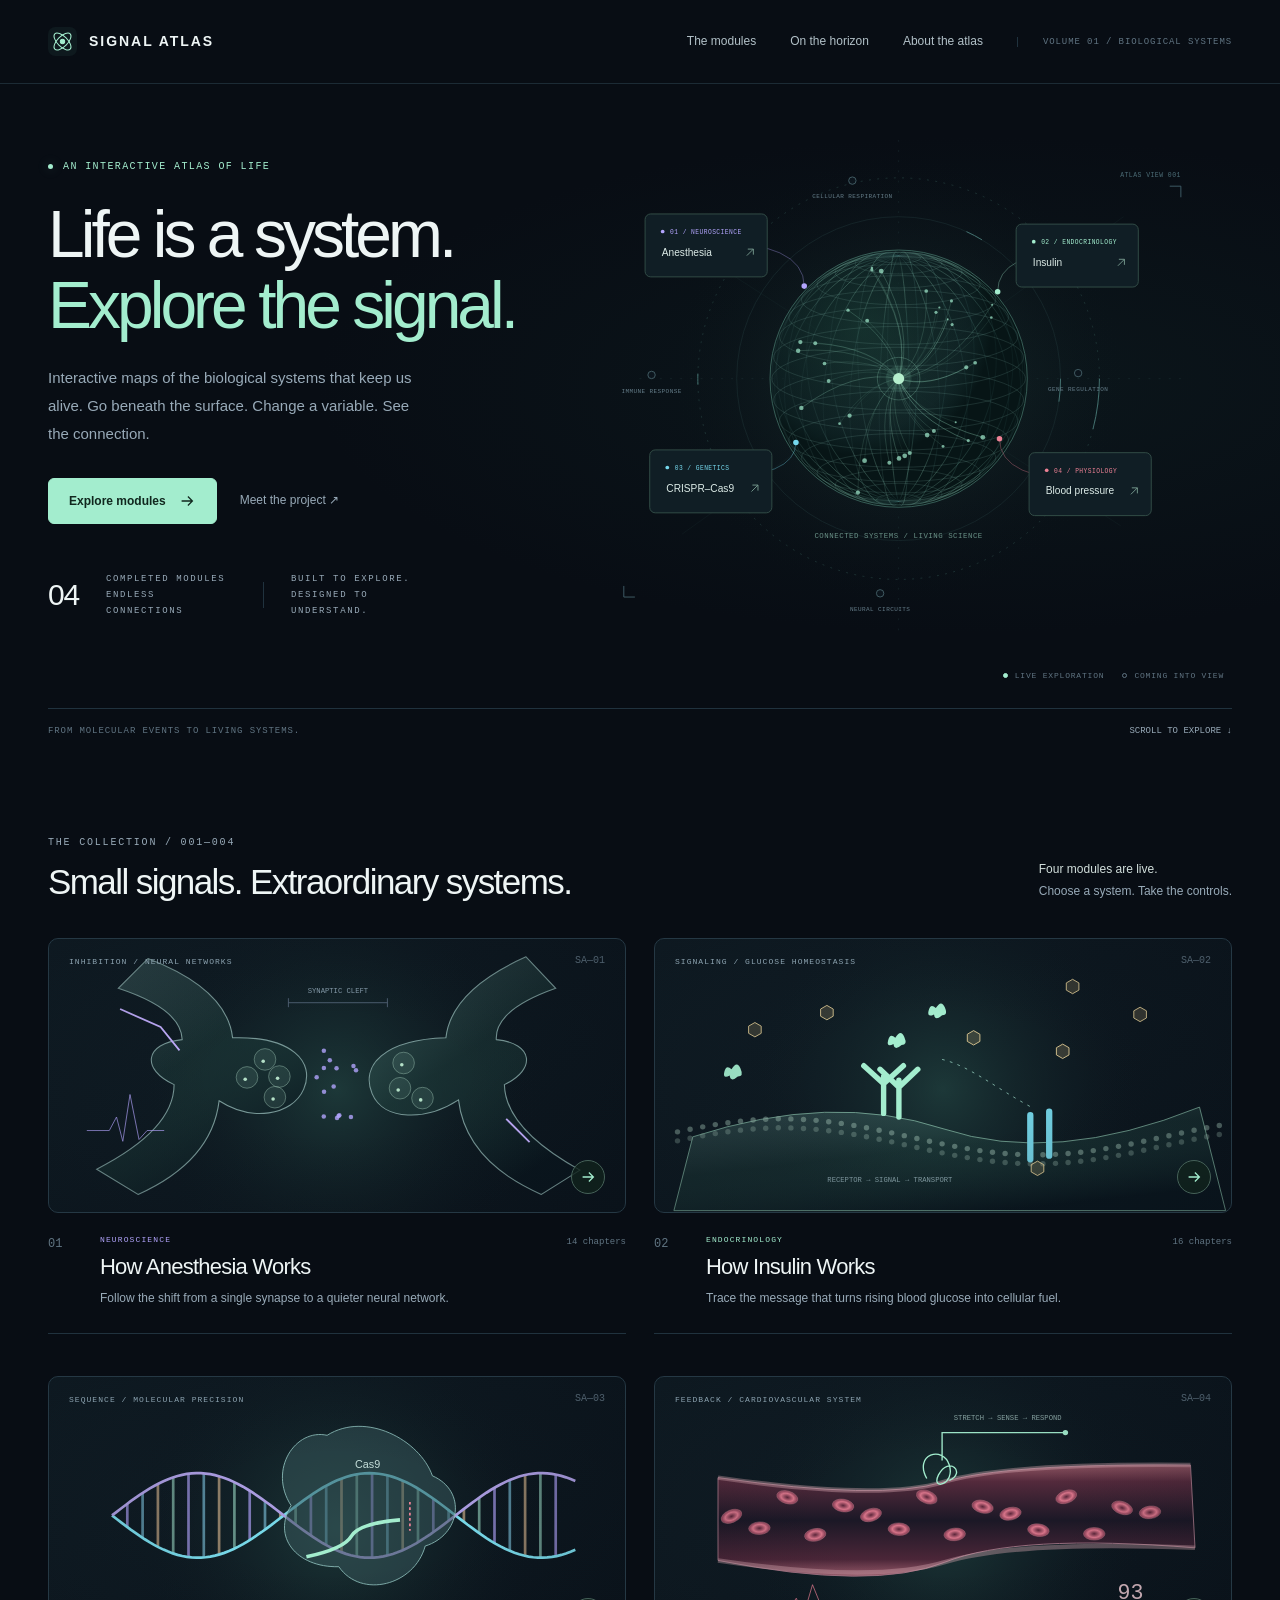
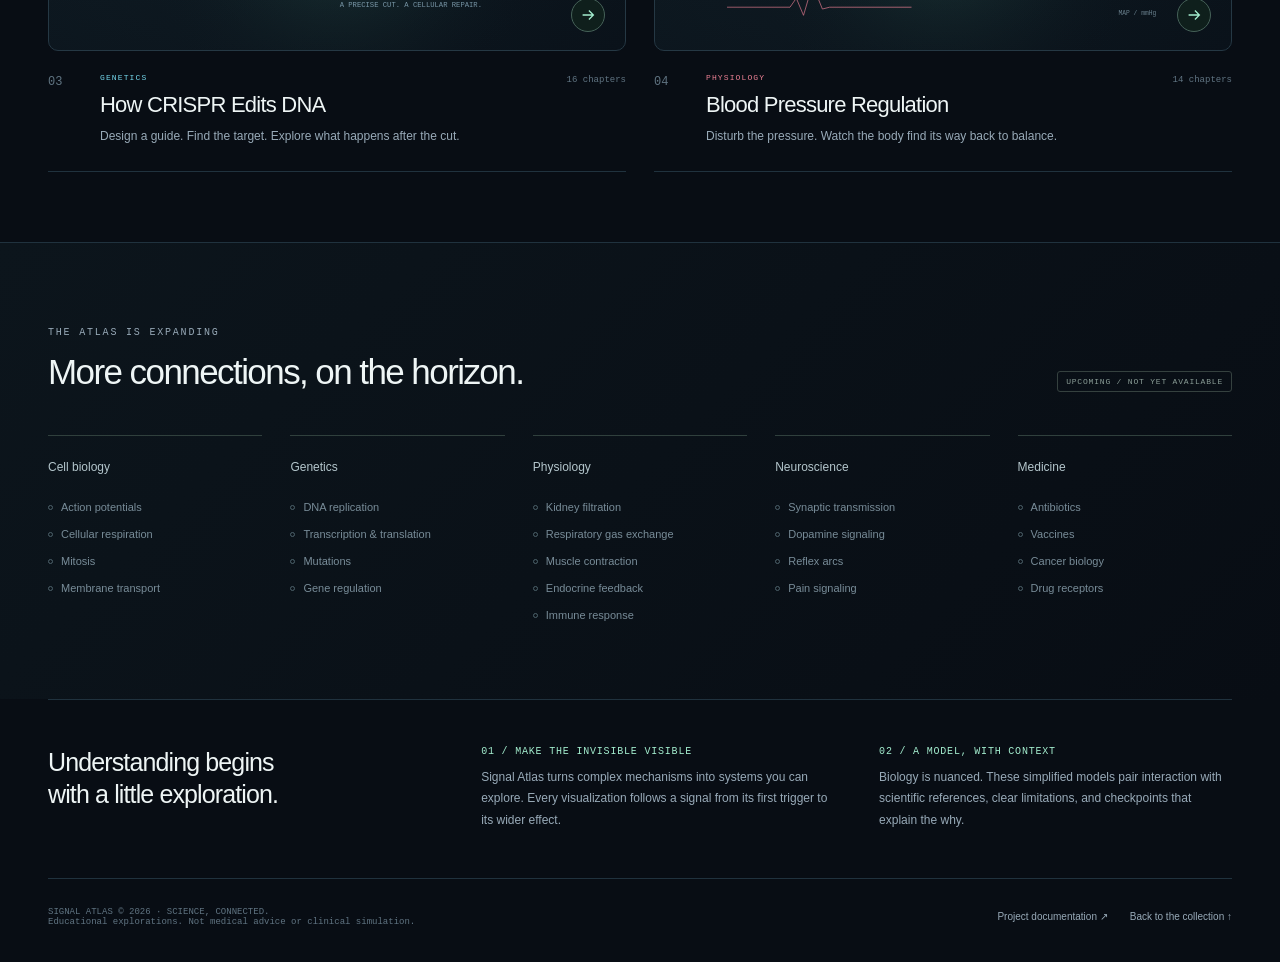
==== index.html @ 4fd5324d "Restore Signal Atlas" ====
<!doctype html>
<html lang="en"><head><meta charset="utf-8"><meta name="viewport" content="width=device-width, initial-scale=1"><meta name="theme-color" content="#080d14"><meta name="description" content="Signal Atlas is a living library of interactive biological mechanisms. Explore anesthesia, insulin, CRISPR and blood pressure through four immersive science modules."><title>Signal Atlas — Explore the systems that keep us alive</title><link rel="icon" href="assets/icons/atlas.svg" type="image/svg+xml"><link rel="stylesheet" href="assets/css/global.css"><script src="assets/js/site.js" defer></script></head>
<body><a class="skip-link" href="#main-content">Skip to content</a><header class="site-header"><div class="wrap"><a class="brand" href="index.html" aria-label="Signal Atlas home"><img class="brand-icon" src="assets/icons/atlas.svg" alt=""><span>SIGNAL ATLAS</span></a><nav class="site-nav" aria-label="Main navigation"><a href="#modules">The modules</a><a href="#horizon">On the horizon</a><a href="#about">About the atlas</a><span class="edition">VOLUME 01 / BIOLOGICAL SYSTEMS</span></nav></div></header>
<main id="main-content"><section class="home-hero"><div class="wrap hero-grid"><div class="hero-copy"><div class="hero-kicker"><span class="status-dot"></span>AN INTERACTIVE ATLAS OF LIFE</div><h1>Life is a system.<br><span>Explore the signal.</span></h1><p>Interactive maps of the biological systems that keep us alive. Go beneath the surface. Change a variable. See the connection.</p><div class="hero-actions"><a class="button button-primary" href="#modules">Explore modules <svg class="icon" viewBox="0 0 20 20" fill="none" stroke="currentColor" stroke-width="1.4" aria-hidden="true"><path d="M4 10h12m-5-5 5 5-5 5"/></svg></a><a class="quiet-link" href="#about">Meet the project ↗</a></div><div class="hero-meta"><span class="hero-count">04</span><span class="eyebrow">COMPLETED MODULES<br>ENDLESS CONNECTIONS</span><span class="meta-divider"></span><span class="eyebrow">BUILT TO EXPLORE.<br>DESIGNED TO UNDERSTAND.</span></div></div><div class="hero-map"><svg class="atlas-network" viewBox="0 0 700 610" role="img" aria-labelledby="map-title map-desc"><title id="map-title">The Signal Atlas network</title><desc id="map-desc">Four live explorations connect through a living network: anesthesia, insulin, CRISPR and blood pressure. Cellular respiration, immune response, gene regulation and neural circuits are upcoming.</desc><defs><radialGradient id="orb-halo"><stop stop-color="#87dbc0" stop-opacity=".12"/><stop offset="1" stop-color="#0e211e" stop-opacity="0"/></radialGradient><radialGradient id="orb-fill" cx="36%" cy="30%"><stop stop-color="#173c34" stop-opacity=".58"/><stop offset=".8" stop-color="#0d2525" stop-opacity=".45"/><stop offset="1" stop-color="#071516"/></radialGradient><linearGradient id="fiber"><stop stop-color="#7fc3bd" stop-opacity=".16"/><stop offset=".5" stop-color="#a3edce" stop-opacity=".8"/><stop offset="1" stop-color="#64bbb8" stop-opacity=".18"/></linearGradient><filter id="soft"><feGaussianBlur stdDeviation="2"/></filter></defs><circle cx="340" cy="286" r="245" fill="url(#orb-halo)"/><g fill="none" stroke="#243d3e" stroke-width=".8"><circle cx="340" cy="286" r="217" stroke-dasharray="2 7"/><circle cx="340" cy="286" r="175" opacity=".55"/><path d="M60 286H650M340 28V567" stroke-dasharray="2 9" opacity=".5"/><path d="M100 135 580 445M106 454 583 111" opacity=".25"/></g><g class="orbit" fill="none" stroke="#477775" stroke-width="1"><circle cx="340" cy="286" r="217" stroke-dasharray="55 620 12 677"/><circle cx="340" cy="286" r="175" stroke-dasharray="25 875 19 300"/></g><circle cx="340" cy="286" r="139" fill="url(#orb-fill)" stroke="#47766c" stroke-width=".8"/><polyline points="340.0,153.3 344.8,152.8 349.7,152.5 354.5,152.4 359.3,152.6 364.1,152.9 368.8,153.5 373.5,154.2 378.1,155.2 382.7,156.4 387.2,157.7 391.6,159.3 396.0,161.0 400.3,163.0 404.5,165.1 408.5,167.4 412.5,169.9 416.4,172.6 420.1,175.5 423.7,178.5 427.2,181.7 430.6,185.1 433.8,188.6 436.9,192.2 439.8,196.0 442.6,200.0 445.2,204.1 447.6,208.3 449.9,212.6 452.0,217.0 454.0,221.6 455.7,226.2 457.3,231.0 458.7,235.8 460.0,240.7 461.0,245.6 461.8,250.7 462.5,255.8 463.0,260.9 463.3,266.1 463.4,271.3 463.3,276.5 463.0,281.7 462.5,287.0 461.8,292.2 461.0,297.4 460.0,302.7 458.7,307.8 457.3,313.0 455.7,318.1 454.0,323.2 452.0,328.2 449.9,333.1 447.6,338.0 445.2,342.8 442.6,347.5 439.8,352.1 436.9,356.6 433.8,361.0 430.6,365.3 427.2,369.4 423.7,373.5 420.1,377.4 416.4,381.1 412.5,384.7 408.5,388.2 404.5,391.5 400.3,394.6 396.0,397.6 391.6,400.4 387.2,403.0 382.7,405.4 378.1,407.7 373.5,409.8 368.8,411.6 364.1,413.3 359.3,414.8 354.5,416.1 349.7,417.2 344.8,418.1 340.0,418.7" fill="none" stroke="url(#fiber)" stroke-width=".55" opacity=".6"/><polyline points="340.0,153.3 345.3,153.1 350.5,153.1 355.8,153.4 361.0,153.8 366.1,154.4 371.3,155.3 376.4,156.3 381.4,157.6 386.4,159.0 391.3,160.7 396.1,162.5 400.9,164.5 405.5,166.8 410.0,169.2 414.5,171.7 418.8,174.5 423.0,177.4 427.1,180.5 431.0,183.8 434.8,187.2 438.4,190.7 441.9,194.5 445.3,198.3 448.4,202.3 451.4,206.4 454.3,210.7 456.9,215.0 459.4,219.5 461.7,224.1 463.8,228.7 465.8,233.5 467.5,238.3 469.0,243.2 470.3,248.2 471.5,253.2 472.4,258.3 473.1,263.4 473.6,268.6 473.9,273.8 474.0,279.0 473.9,284.2 473.6,289.4 473.1,294.6 472.4,299.8 471.5,305.0 470.3,310.2 469.0,315.3 467.5,320.4 465.8,325.4 463.8,330.3 461.7,335.2 459.4,340.0 456.9,344.7 454.3,349.4 451.4,353.9 448.4,358.4 445.3,362.7 441.9,366.9 438.4,371.0 434.8,374.9 431.0,378.7 427.1,382.4 423.0,385.9 418.8,389.3 414.5,392.5 410.0,395.5 405.5,398.4 400.9,401.1 396.1,403.6 391.3,406.0 386.4,408.1 381.4,410.1 376.4,411.9 371.3,413.4 366.1,414.8 361.0,416.0 355.8,417.0 350.5,417.8 345.3,418.4 340.0,418.7" fill="none" stroke="url(#fiber)" stroke-width=".55" opacity=".6"/><polyline points="340.0,153.3 345.4,153.4 350.7,153.8 356.1,154.3 361.4,155.1 366.7,156.0 372.0,157.2 377.2,158.5 382.3,160.1 387.4,161.9 392.4,163.8 397.3,165.9 402.2,168.2 406.9,170.7 411.5,173.4 416.1,176.3 420.5,179.3 424.8,182.5 428.9,185.8 432.9,189.3 436.8,192.9 440.5,196.7 444.1,200.7 447.5,204.7 450.8,208.9 453.8,213.2 456.7,217.6 459.5,222.1 462.0,226.7 464.3,231.5 466.5,236.2 468.5,241.1 470.2,246.1 471.8,251.1 473.1,256.1 474.3,261.2 475.2,266.4 476.0,271.5 476.5,276.7 476.8,281.9 476.9,287.1 476.8,292.3 476.5,297.5 476.0,302.7 475.2,307.9 474.3,313.0 473.1,318.1 471.8,323.1 470.2,328.1 468.5,333.0 466.5,337.8 464.3,342.6 462.0,347.3 459.5,351.8 456.7,356.3 453.8,360.7 450.8,364.9 447.5,369.1 444.1,373.1 440.5,376.9 436.8,380.7 432.9,384.2 428.9,387.7 424.8,390.9 420.5,394.1 416.1,397.0 411.5,399.8 406.9,402.4 402.2,404.8 397.3,407.0 392.4,409.1 387.4,410.9 382.3,412.6 377.2,414.1 372.0,415.3 366.7,416.4 361.4,417.3 356.1,418.0 350.7,418.4 345.4,418.7 340.0,418.7" fill="none" stroke="url(#fiber)" stroke-width=".55" opacity=".6"/><polyline points="340.0,153.3 345.2,153.7 350.3,154.4 355.5,155.3 360.6,156.3 365.7,157.6 370.8,159.1 375.8,160.7 380.7,162.6 385.6,164.6 390.5,166.9 395.2,169.3 399.9,171.9 404.4,174.7 408.9,177.6 413.3,180.7 417.5,184.0 421.6,187.5 425.6,191.0 429.5,194.8 433.2,198.6 436.8,202.7 440.3,206.8 443.5,211.0 446.7,215.4 449.6,219.9 452.4,224.5 455.0,229.2 457.5,233.9 459.7,238.8 461.8,243.7 463.7,248.7 465.4,253.7 466.9,258.8 468.2,264.0 469.3,269.1 470.2,274.3 470.9,279.5 471.4,284.8 471.8,290.0 471.9,295.2 471.8,300.4 471.4,305.6 470.9,310.7 470.2,315.9 469.3,320.9 468.2,325.9 466.9,330.9 465.4,335.8 463.7,340.6 461.8,345.3 459.7,349.9 457.5,354.5 455.0,358.9 452.4,363.2 449.6,367.4 446.7,371.5 443.5,375.4 440.3,379.2 436.8,382.9 433.2,386.4 429.5,389.7 425.6,392.9 421.6,395.9 417.5,398.8 413.3,401.5 408.9,404.0 404.4,406.3 399.9,408.5 395.2,410.4 390.5,412.2 385.6,413.7 380.7,415.1 375.8,416.3 370.8,417.2 365.7,418.0 360.6,418.5 355.5,418.9 350.3,419.1 345.2,419.0 340.0,418.7" fill="none" stroke="url(#fiber)" stroke-width=".55" opacity=".6"/><polyline points="340.0,153.3 344.7,154.0 349.3,155.0 354.0,156.1 358.6,157.5 363.2,159.1 367.8,160.8 372.3,162.8 376.8,164.9 381.2,167.3 385.6,169.8 389.9,172.5 394.1,175.3 398.2,178.4 402.2,181.6 406.2,184.9 410.0,188.5 413.7,192.1 417.4,195.9 420.9,199.9 424.2,204.0 427.5,208.2 430.6,212.5 433.5,217.0 436.4,221.5 439.0,226.2 441.6,230.9 443.9,235.7 446.1,240.7 448.2,245.6 450.1,250.7 451.8,255.8 453.3,260.9 454.6,266.1 455.8,271.3 456.8,276.5 457.7,281.8 458.3,287.0 458.8,292.3 459.0,297.5 459.1,302.7 459.0,307.9 458.8,313.1 458.3,318.2 457.7,323.3 456.8,328.3 455.8,333.3 454.6,338.1 453.3,342.9 451.8,347.7 450.1,352.3 448.2,356.8 446.1,361.2 443.9,365.5 441.6,369.6 439.0,373.7 436.4,377.6 433.5,381.3 430.6,384.9 427.5,388.4 424.2,391.7 420.9,394.8 417.4,397.8 413.7,400.6 410.0,403.2 406.2,405.7 402.2,407.9 398.2,410.0 394.1,411.9 389.9,413.6 385.6,415.0 381.2,416.3 376.8,417.4 372.3,418.3 367.8,419.0 363.2,419.5 358.6,419.7 354.0,419.8 349.3,419.6 344.7,419.3 340.0,418.7" fill="none" stroke="url(#fiber)" stroke-width=".55" opacity=".6"/><polyline points="340.0,153.3 343.9,154.3 347.8,155.5 351.7,156.9 355.6,158.5 359.4,160.4 363.2,162.4 367.0,164.6 370.7,167.0 374.4,169.5 378.1,172.3 381.6,175.2 385.2,178.3 388.6,181.6 392.0,185.0 395.3,188.6 398.5,192.3 401.6,196.2 404.6,200.2 407.5,204.3 410.3,208.6 413.0,213.0 415.6,217.5 418.1,222.1 420.5,226.8 422.7,231.6 424.8,236.5 426.8,241.5 428.6,246.5 430.3,251.6 431.9,256.7 433.3,261.9 434.6,267.1 435.7,272.4 436.7,277.7 437.6,283.0 438.2,288.3 438.8,293.5 439.2,298.8 439.4,304.1 439.5,309.3 439.4,314.5 439.2,319.7 438.8,324.7 438.2,329.8 437.6,334.8 436.7,339.7 435.7,344.5 434.6,349.2 433.3,353.8 431.9,358.3 430.3,362.7 428.6,367.0 426.8,371.2 424.8,375.2 422.7,379.1 420.5,382.9 418.1,386.5 415.6,389.9 413.0,393.2 410.3,396.3 407.5,399.3 404.6,402.1 401.6,404.7 398.5,407.1 395.3,409.3 392.0,411.4 388.6,413.2 385.2,414.9 381.6,416.3 378.1,417.6 374.4,418.6 370.7,419.4 367.0,420.1 363.2,420.5 359.4,420.7 355.6,420.8 351.7,420.6 347.8,420.2 343.9,419.6 340.0,418.7" fill="none" stroke="url(#fiber)" stroke-width=".55" opacity=".6"/><polyline points="340.0,153.3 342.9,154.5 345.8,155.9 348.7,157.5 351.6,159.4 354.4,161.4 357.3,163.6 360.1,166.0 362.9,168.6 365.6,171.3 368.3,174.3 371.0,177.4 373.6,180.7 376.2,184.1 378.7,187.7 381.1,191.5 383.5,195.4 385.8,199.4 388.1,203.6 390.2,207.9 392.3,212.3 394.4,216.8 396.3,221.5 398.1,226.2 399.9,231.1 401.5,236.0 403.1,241.0 404.6,246.0 406.0,251.1 407.2,256.3 408.4,261.6 409.4,266.8 410.4,272.1 411.2,277.4 412.0,282.7 412.6,288.1 413.1,293.4 413.5,298.7 413.8,304.0 414.0,309.3 414.0,314.5 414.0,319.7 413.8,324.8 413.5,329.9 413.1,334.9 412.6,339.9 412.0,344.7 411.2,349.5 410.4,354.1 409.4,358.7 408.4,363.1 407.2,367.5 406.0,371.7 404.6,375.7 403.1,379.7 401.5,383.5 399.9,387.1 398.1,390.6 396.3,393.9 394.4,397.0 392.3,400.0 390.2,402.8 388.1,405.5 385.8,407.9 383.5,410.2 381.1,412.2 378.7,414.1 376.2,415.8 373.6,417.2 371.0,418.5 368.3,419.6 365.6,420.4 362.9,421.1 360.1,421.5 357.3,421.7 354.4,421.8 351.6,421.6 348.7,421.2 345.8,420.6 342.9,419.8 340.0,418.7" fill="none" stroke="url(#fiber)" stroke-width=".55" opacity=".6"/><polyline points="340.0,153.3 341.7,154.6 343.5,156.2 345.2,157.9 346.9,159.9 348.6,162.1 350.3,164.4 352.0,166.9 353.7,169.7 355.3,172.6 356.9,175.6 358.5,178.9 360.1,182.3 361.6,185.9 363.1,189.6 364.6,193.4 366.0,197.5 367.4,201.6 368.8,205.9 370.1,210.3 371.3,214.8 372.5,219.4 373.7,224.2 374.8,229.0 375.8,233.9 376.8,238.9 377.8,244.0 378.6,249.1 379.5,254.3 380.2,259.6 380.9,264.8 381.5,270.1 382.1,275.5 382.6,280.8 383.1,286.2 383.4,291.6 383.7,296.9 384.0,302.3 384.1,307.6 384.3,312.8 384.3,318.1 384.3,323.3 384.1,328.4 384.0,333.5 383.7,338.4 383.4,343.4 383.1,348.2 382.6,352.9 382.1,357.5 381.5,362.0 380.9,366.4 380.2,370.7 379.5,374.8 378.6,378.8 377.8,382.7 376.8,386.4 375.8,390.0 374.8,393.4 373.7,396.6 372.5,399.7 371.3,402.5 370.1,405.2 368.8,407.8 367.4,410.1 366.0,412.2 364.6,414.2 363.1,415.9 361.6,417.5 360.1,418.8 358.5,420.0 356.9,420.9 355.3,421.6 353.7,422.2 352.0,422.5 350.3,422.6 348.6,422.4 346.9,422.1 345.2,421.6 343.5,420.8 341.7,419.9 340.0,418.7" fill="none" stroke="url(#fiber)" stroke-width=".55" opacity=".6"/><polyline points="340.0,153.3 340.5,154.7 340.9,156.3 341.4,158.1 341.9,160.2 342.3,162.4 342.8,164.8 343.3,167.4 343.7,170.2 344.1,173.2 344.6,176.3 345.0,179.6 345.4,183.1 345.9,186.7 346.3,190.5 346.7,194.4 347.0,198.5 347.4,202.7 347.8,207.0 348.1,211.4 348.5,216.0 348.8,220.7 349.1,225.5 349.4,230.3 349.7,235.3 350.0,240.3 350.2,245.4 350.4,250.6 350.7,255.8 350.9,261.1 351.1,266.4 351.2,271.7 351.4,277.1 351.5,282.5 351.6,287.8 351.7,293.2 351.8,298.6 351.9,303.9 351.9,309.2 352.0,314.5 352.0,319.8 352.0,325.0 351.9,330.1 351.9,335.1 351.8,340.1 351.7,345.0 351.6,349.8 351.5,354.5 351.4,359.1 351.2,363.6 351.1,368.0 350.9,372.2 350.7,376.3 350.4,380.3 350.2,384.1 350.0,387.8 349.7,391.3 349.4,394.7 349.1,397.9 348.8,400.9 348.5,403.7 348.1,406.4 347.8,408.9 347.4,411.1 347.0,413.2 346.7,415.1 346.3,416.8 345.9,418.3 345.4,419.6 345.0,420.7 344.6,421.6 344.1,422.2 343.7,422.7 343.3,422.9 342.8,423.0 342.3,422.8 341.9,422.4 341.4,421.8 340.9,421.0 340.5,420.0 340.0,418.7" fill="none" stroke="url(#fiber)" stroke-width=".55" opacity=".6"/><polyline points="340.0,153.3 339.2,154.7 338.3,156.3 337.5,158.1 336.7,160.1 335.9,162.3 335.1,164.7 334.3,167.3 333.5,170.1 332.7,173.1 332.0,176.2 331.2,179.5 330.5,182.9 329.7,186.5 329.0,190.3 328.3,194.2 327.6,198.3 327.0,202.5 326.3,206.8 325.7,211.3 325.1,215.8 324.6,220.5 324.0,225.3 323.5,230.1 323.0,235.1 322.5,240.1 322.1,245.2 321.6,250.4 321.3,255.6 320.9,260.8 320.6,266.1 320.3,271.5 320.0,276.8 319.8,282.2 319.5,287.6 319.4,293.0 319.2,298.3 319.1,303.7 319.0,309.0 319.0,314.3 319.0,319.5 319.0,324.7 319.0,329.8 319.1,334.9 319.2,339.8 319.4,344.7 319.5,349.6 319.8,354.3 320.0,358.9 320.3,363.4 320.6,367.7 320.9,372.0 321.3,376.1 321.6,380.1 322.1,383.9 322.5,387.6 323.0,391.1 323.5,394.5 324.0,397.7 324.6,400.7 325.1,403.5 325.7,406.2 326.3,408.7 327.0,411.0 327.6,413.1 328.3,415.0 329.0,416.7 329.7,418.2 330.5,419.5 331.2,420.6 332.0,421.5 332.7,422.1 333.5,422.6 334.3,422.8 335.1,422.9 335.9,422.7 336.7,422.3 337.5,421.8 338.3,421.0 339.2,420.0 340.0,418.7" fill="none" stroke="url(#fiber)" stroke-width=".55" opacity=".6"/><polyline points="340.0,153.3 337.9,154.6 335.9,156.1 333.8,157.9 331.7,159.8 329.7,161.9 327.7,164.2 325.7,166.7 323.7,169.4 321.7,172.3 319.8,175.3 317.9,178.5 316.0,181.9 314.2,185.5 312.4,189.2 310.7,193.0 309.0,197.0 307.3,201.1 305.7,205.4 304.1,209.8 302.6,214.3 301.2,218.9 299.8,223.6 298.5,228.4 297.3,233.3 296.1,238.3 295.0,243.3 293.9,248.4 292.9,253.6 292.0,258.8 291.2,264.1 290.4,269.4 289.8,274.7 289.2,280.1 288.6,285.4 288.2,290.8 287.8,296.1 287.5,301.5 287.3,306.8 287.2,312.0 287.2,317.3 287.2,322.5 287.3,327.6 287.5,332.7 287.8,337.7 288.2,342.6 288.6,347.4 289.2,352.1 289.8,356.8 290.4,361.3 291.2,365.7 292.0,370.0 292.9,374.1 293.9,378.1 295.0,382.0 296.1,385.8 297.3,389.3 298.5,392.7 299.8,396.0 301.2,399.1 302.6,402.0 304.1,404.7 305.7,407.2 307.3,409.6 309.0,411.8 310.7,413.7 312.4,415.5 314.2,417.1 316.0,418.5 317.9,419.6 319.8,420.6 321.7,421.4 323.7,421.9 325.7,422.2 327.7,422.4 329.7,422.3 331.7,422.0 333.8,421.5 335.9,420.8 337.9,419.9 340.0,418.7" fill="none" stroke="url(#fiber)" stroke-width=".55" opacity=".6"/><polyline points="340.0,153.3 336.8,154.4 333.6,155.8 330.4,157.4 327.2,159.2 324.1,161.1 321.0,163.3 317.9,165.6 314.8,168.2 311.8,170.9 308.8,173.8 305.9,176.9 303.0,180.1 300.2,183.5 297.4,187.1 294.7,190.8 292.1,194.6 289.5,198.6 287.0,202.8 284.7,207.0 282.3,211.4 280.1,215.9 278.0,220.5 276.0,225.2 274.0,230.0 272.2,234.9 270.5,239.9 268.9,244.9 267.3,250.0 266.0,255.2 264.7,260.4 263.5,265.6 262.5,270.9 261.5,276.2 260.7,281.5 260.0,286.8 259.5,292.1 259.0,297.4 258.7,302.7 258.5,308.0 258.5,313.2 258.5,318.4 258.7,323.6 259.0,328.7 259.5,333.7 260.0,338.6 260.7,343.5 261.5,348.2 262.5,352.9 263.5,357.5 264.7,362.0 266.0,366.3 267.3,370.5 268.9,374.6 270.5,378.6 272.2,382.4 274.0,386.1 276.0,389.6 278.0,392.9 280.1,396.1 282.3,399.1 284.7,402.0 287.0,404.6 289.5,407.1 292.1,409.4 294.7,411.5 297.4,413.4 300.2,415.1 303.0,416.6 305.9,418.0 308.8,419.1 311.8,420.0 314.8,420.7 317.9,421.2 321.0,421.4 324.1,421.5 327.2,421.4 330.4,421.0 333.6,420.5 336.8,419.7 340.0,418.7" fill="none" stroke="url(#fiber)" stroke-width=".55" opacity=".6"/><polyline points="340.0,153.3 335.9,154.2 331.7,155.4 327.6,156.7 323.5,158.3 319.4,160.0 315.4,162.0 311.4,164.1 307.4,166.4 303.5,168.9 299.6,171.6 295.8,174.5 292.1,177.5 288.4,180.7 284.9,184.1 281.4,187.6 278.0,191.3 274.7,195.1 271.5,199.1 268.4,203.2 265.4,207.4 262.5,211.8 259.8,216.2 257.1,220.8 254.6,225.5 252.3,230.2 250.0,235.1 247.9,240.0 246.0,245.0 244.2,250.1 242.5,255.2 241.0,260.3 239.6,265.5 238.4,270.8 237.4,276.0 236.5,281.3 235.8,286.6 235.2,291.9 234.8,297.1 234.6,302.4 234.5,307.6 234.6,312.8 234.8,318.0 235.2,323.1 235.8,328.1 236.5,333.1 237.4,338.0 238.4,342.8 239.6,347.6 241.0,352.2 242.5,356.8 244.2,361.2 246.0,365.5 247.9,369.7 250.0,373.8 252.3,377.7 254.6,381.5 257.1,385.2 259.8,388.6 262.5,392.0 265.4,395.1 268.4,398.1 271.5,401.0 274.7,403.6 278.0,406.1 281.4,408.4 284.9,410.5 288.4,412.4 292.1,414.1 295.8,415.6 299.6,416.9 303.5,418.0 307.4,418.9 311.4,419.6 315.4,420.1 319.4,420.4 323.5,420.5 327.6,420.4 331.7,420.0 335.9,419.5 340.0,418.7" fill="none" stroke="url(#fiber)" stroke-width=".55" opacity=".6"/><polyline points="340.0,153.3 335.2,153.9 330.3,154.8 325.5,155.9 320.7,157.2 315.9,158.7 311.2,160.4 306.5,162.2 301.9,164.3 297.3,166.6 292.8,169.0 288.4,171.6 284.0,174.4 279.7,177.4 275.5,180.5 271.5,183.8 267.5,187.3 263.6,190.9 259.9,194.6 256.3,198.5 252.8,202.6 249.4,206.7 246.2,211.0 243.1,215.4 240.2,219.9 237.4,224.5 234.8,229.2 232.4,234.0 230.1,238.9 228.0,243.8 226.0,248.8 224.3,253.9 222.7,259.0 221.3,264.2 220.0,269.3 219.0,274.6 218.2,279.8 217.5,285.0 217.0,290.3 216.7,295.5 216.6,300.7 216.7,305.9 217.0,311.1 217.5,316.2 218.2,321.3 219.0,326.4 220.0,331.3 221.3,336.2 222.7,341.0 224.3,345.8 226.0,350.4 228.0,355.0 230.1,359.4 232.4,363.7 234.8,367.9 237.4,372.0 240.2,376.0 243.1,379.8 246.2,383.4 249.4,386.9 252.8,390.3 256.3,393.5 259.9,396.5 263.6,399.4 267.5,402.1 271.5,404.6 275.5,406.9 279.7,409.0 284.0,411.0 288.4,412.7 292.8,414.3 297.3,415.6 301.9,416.8 306.5,417.8 311.2,418.5 315.9,419.1 320.7,419.4 325.5,419.6 330.3,419.5 335.2,419.2 340.0,418.7" fill="none" stroke="url(#fiber)" stroke-width=".55" opacity=".6"/><polyline points="340.0,153.3 334.7,153.6 329.5,154.2 324.2,155.0 319.0,156.0 313.9,157.2 308.7,158.6 303.6,160.1 298.6,161.9 293.6,163.9 288.7,166.0 283.9,168.4 279.1,170.9 274.5,173.6 270.0,176.5 265.5,179.5 261.2,182.7 257.0,186.1 252.9,189.6 249.0,193.3 245.2,197.1 241.6,201.0 238.1,205.1 234.7,209.3 231.6,213.6 228.6,218.1 225.7,222.6 223.1,227.3 220.6,232.0 218.3,236.8 216.2,241.7 214.2,246.6 212.5,251.6 211.0,256.7 209.7,261.8 208.5,267.0 207.6,272.2 206.9,277.4 206.4,282.6 206.1,287.8 206.0,293.0 206.1,298.2 206.4,303.4 206.9,308.6 207.6,313.7 208.5,318.8 209.7,323.8 211.0,328.8 212.5,333.7 214.2,338.5 216.2,343.3 218.3,347.9 220.6,352.5 223.1,357.0 225.7,361.3 228.6,365.6 231.6,369.7 234.7,373.7 238.1,377.5 241.6,381.3 245.2,384.8 249.0,388.2 252.9,391.5 257.0,394.6 261.2,397.5 265.5,400.3 270.0,402.8 274.5,405.2 279.1,407.5 283.9,409.5 288.7,411.3 293.6,413.0 298.6,414.4 303.6,415.7 308.7,416.7 313.9,417.6 319.0,418.2 324.2,418.6 329.5,418.9 334.7,418.9 340.0,418.7" fill="none" stroke="url(#fiber)" stroke-width=".55" opacity=".6"/><polyline points="340.0,153.3 334.6,153.3 329.3,153.6 323.9,154.0 318.6,154.7 313.3,155.6 308.0,156.7 302.8,157.9 297.7,159.4 292.6,161.1 287.6,162.9 282.7,165.0 277.8,167.2 273.1,169.6 268.5,172.2 263.9,175.0 259.5,177.9 255.2,181.1 251.1,184.3 247.1,187.8 243.2,191.3 239.5,195.1 235.9,198.9 232.5,202.9 229.2,207.1 226.2,211.3 223.3,215.7 220.5,220.2 218.0,224.7 215.7,229.4 213.5,234.2 211.5,239.0 209.8,243.9 208.2,248.9 206.9,253.9 205.7,259.0 204.8,264.1 204.0,269.3 203.5,274.5 203.2,279.7 203.1,284.9 203.2,290.1 203.5,295.3 204.0,300.5 204.8,305.6 205.7,310.8 206.9,315.9 208.2,320.9 209.8,325.9 211.5,330.9 213.5,335.8 215.7,340.5 218.0,345.3 220.5,349.9 223.3,354.4 226.2,358.8 229.2,363.1 232.5,367.3 235.9,371.3 239.5,375.3 243.2,379.1 247.1,382.7 251.1,386.2 255.2,389.5 259.5,392.7 263.9,395.7 268.5,398.6 273.1,401.3 277.8,403.8 282.7,406.1 287.6,408.2 292.6,410.1 297.7,411.9 302.8,413.5 308.0,414.8 313.3,416.0 318.6,416.9 323.9,417.7 329.3,418.2 334.6,418.6 340.0,418.7" fill="none" stroke="url(#fiber)" stroke-width=".55" opacity=".6"/><polyline points="340.0,153.3 334.8,153.0 329.7,152.9 324.5,153.1 319.4,153.5 314.3,154.0 309.2,154.8 304.2,155.7 299.3,156.9 294.4,158.3 289.5,159.8 284.8,161.6 280.1,163.5 275.6,165.7 271.1,168.0 266.7,170.5 262.5,173.2 258.4,176.1 254.4,179.1 250.5,182.3 246.8,185.6 243.2,189.1 239.7,192.8 236.5,196.6 233.3,200.5 230.4,204.6 227.6,208.8 225.0,213.1 222.5,217.5 220.3,222.1 218.2,226.7 216.3,231.4 214.6,236.2 213.1,241.1 211.8,246.1 210.7,251.1 209.8,256.1 209.1,261.3 208.6,266.4 208.2,271.6 208.1,276.8 208.2,282.0 208.6,287.2 209.1,292.5 209.8,297.7 210.7,302.9 211.8,308.0 213.1,313.2 214.6,318.3 216.3,323.3 218.2,328.3 220.3,333.2 222.5,338.1 225.0,342.8 227.6,347.5 230.4,352.1 233.3,356.6 236.5,361.0 239.7,365.2 243.2,369.3 246.8,373.4 250.5,377.2 254.4,381.0 258.4,384.5 262.5,388.0 266.7,391.3 271.1,394.4 275.6,397.3 280.1,400.1 284.8,402.7 289.5,405.1 294.4,407.4 299.3,409.4 304.2,411.3 309.2,412.9 314.3,414.4 319.4,415.7 324.5,416.7 329.7,417.6 334.8,418.3 340.0,418.7" fill="none" stroke="url(#fiber)" stroke-width=".55" opacity=".6"/><polyline points="340.0,153.3 335.3,152.7 330.7,152.4 326.0,152.2 321.4,152.3 316.8,152.5 312.2,153.0 307.7,153.7 303.2,154.6 298.8,155.7 294.4,157.0 290.1,158.4 285.9,160.1 281.8,162.0 277.8,164.1 273.8,166.3 270.0,168.8 266.3,171.4 262.6,174.2 259.1,177.2 255.8,180.3 252.5,183.6 249.4,187.1 246.5,190.7 243.6,194.4 241.0,198.3 238.4,202.4 236.1,206.5 233.9,210.8 231.8,215.2 229.9,219.7 228.2,224.3 226.7,229.1 225.4,233.9 224.2,238.7 223.2,243.7 222.3,248.7 221.7,253.8 221.2,258.9 221.0,264.1 220.9,269.3 221.0,274.5 221.2,279.7 221.7,285.0 222.3,290.2 223.2,295.5 224.2,300.7 225.4,305.9 226.7,311.1 228.2,316.2 229.9,321.3 231.8,326.4 233.9,331.3 236.1,336.3 238.4,341.1 241.0,345.8 243.6,350.5 246.5,355.0 249.4,359.5 252.5,363.8 255.8,368.0 259.1,372.1 262.6,376.1 266.3,379.9 270.0,383.5 273.8,387.1 277.8,390.4 281.8,393.6 285.9,396.7 290.1,399.5 294.4,402.2 298.8,404.7 303.2,407.1 307.7,409.2 312.2,411.2 316.8,412.9 321.4,414.5 326.0,415.9 330.7,417.0 335.3,418.0 340.0,418.7" fill="none" stroke="url(#fiber)" stroke-width=".55" opacity=".6"/><polyline points="340.0,153.3 336.1,152.4 332.2,151.8 328.3,151.4 324.4,151.2 320.6,151.3 316.8,151.5 313.0,151.9 309.3,152.6 305.6,153.4 301.9,154.4 298.4,155.7 294.8,157.1 291.4,158.8 288.0,160.6 284.7,162.7 281.5,164.9 278.4,167.3 275.4,169.9 272.5,172.7 269.7,175.7 267.0,178.8 264.4,182.1 261.9,185.5 259.5,189.1 257.3,192.9 255.2,196.8 253.2,200.8 251.4,205.0 249.7,209.3 248.1,213.7 246.7,218.2 245.4,222.8 244.3,227.5 243.3,232.3 242.4,237.2 241.8,242.2 241.2,247.3 240.8,252.3 240.6,257.5 240.5,262.7 240.6,267.9 240.8,273.2 241.2,278.5 241.8,283.7 242.4,289.0 243.3,294.3 244.3,299.6 245.4,304.9 246.7,310.1 248.1,315.3 249.7,320.4 251.4,325.5 253.2,330.5 255.2,335.5 257.3,340.4 259.5,345.2 261.9,349.9 264.4,354.5 267.0,359.0 269.7,363.4 272.5,367.7 275.4,371.8 278.4,375.8 281.5,379.7 284.7,383.4 288.0,387.0 291.4,390.4 294.8,393.7 298.4,396.8 301.9,399.7 305.6,402.5 309.3,405.0 313.0,407.4 316.8,409.6 320.6,411.6 324.4,413.5 328.3,415.1 332.2,416.5 336.1,417.7 340.0,418.7" fill="none" stroke="url(#fiber)" stroke-width=".55" opacity=".6"/><polyline points="340.0,153.3 337.1,152.2 334.2,151.4 331.3,150.8 328.4,150.4 325.6,150.2 322.7,150.3 319.9,150.5 317.1,150.9 314.4,151.6 311.7,152.4 309.0,153.5 306.4,154.8 303.8,156.2 301.3,157.9 298.9,159.8 296.5,161.8 294.2,164.1 291.9,166.5 289.8,169.2 287.7,172.0 285.6,175.0 283.7,178.1 281.9,181.4 280.1,184.9 278.5,188.5 276.9,192.3 275.4,196.3 274.0,200.3 272.8,204.5 271.6,208.9 270.6,213.3 269.6,217.9 268.8,222.5 268.0,227.3 267.4,232.1 266.9,237.1 266.5,242.1 266.2,247.2 266.0,252.3 266.0,257.5 266.0,262.7 266.2,268.0 266.5,273.3 266.9,278.6 267.4,283.9 268.0,289.3 268.8,294.6 269.6,299.9 270.6,305.2 271.6,310.4 272.8,315.7 274.0,320.9 275.4,326.0 276.9,331.0 278.5,336.0 280.1,340.9 281.9,345.8 283.7,350.5 285.6,355.2 287.7,359.7 289.8,364.1 291.9,368.4 294.2,372.6 296.5,376.6 298.9,380.5 301.3,384.3 303.8,387.9 306.4,391.3 309.0,394.6 311.7,397.7 314.4,400.7 317.1,403.4 319.9,406.0 322.7,408.4 325.6,410.6 328.4,412.6 331.3,414.5 334.2,416.1 337.1,417.5 340.0,418.7" fill="none" stroke="url(#fiber)" stroke-width=".55" opacity=".6"/><polyline points="340.0,153.3 338.3,152.1 336.5,151.2 334.8,150.4 333.1,149.9 331.4,149.6 329.7,149.4 328.0,149.5 326.3,149.8 324.7,150.4 323.1,151.1 321.5,152.0 319.9,153.2 318.4,154.5 316.9,156.1 315.4,157.8 314.0,159.8 312.6,161.9 311.2,164.2 309.9,166.8 308.7,169.5 307.5,172.3 306.3,175.4 305.2,178.6 304.2,182.0 303.2,185.6 302.2,189.3 301.4,193.2 300.5,197.2 299.8,201.3 299.1,205.6 298.5,210.0 297.9,214.5 297.4,219.1 296.9,223.8 296.6,228.6 296.3,233.6 296.0,238.5 295.9,243.6 295.7,248.7 295.7,253.9 295.7,259.2 295.9,264.4 296.0,269.7 296.3,275.1 296.6,280.4 296.9,285.8 297.4,291.2 297.9,296.5 298.5,301.9 299.1,307.2 299.8,312.4 300.5,317.7 301.4,322.9 302.2,328.0 303.2,333.1 304.2,338.1 305.2,343.0 306.3,347.8 307.5,352.6 308.7,357.2 309.9,361.7 311.2,366.1 312.6,370.4 314.0,374.5 315.4,378.6 316.9,382.4 318.4,386.1 319.9,389.7 321.5,393.1 323.1,396.4 324.7,399.4 326.3,402.3 328.0,405.1 329.7,407.6 331.4,409.9 333.1,412.1 334.8,414.1 336.5,415.8 338.3,417.4 340.0,418.7" fill="none" stroke="url(#fiber)" stroke-width=".55" opacity=".6"/><polyline points="340.0,153.3 339.5,152.0 339.1,151.0 338.6,150.2 338.1,149.6 337.7,149.2 337.2,149.0 336.7,149.1 336.3,149.3 335.9,149.8 335.4,150.4 335.0,151.3 334.6,152.4 334.1,153.7 333.7,155.2 333.3,156.9 333.0,158.8 332.6,160.9 332.2,163.1 331.9,165.6 331.5,168.3 331.2,171.1 330.9,174.1 330.6,177.3 330.3,180.7 330.0,184.2 329.8,187.9 329.6,191.7 329.3,195.7 329.1,199.8 328.9,204.0 328.8,208.4 328.6,212.9 328.5,217.5 328.4,222.2 328.3,227.0 328.2,231.9 328.1,236.9 328.1,241.9 328.0,247.0 328.0,252.2 328.0,257.5 328.1,262.8 328.1,268.1 328.2,273.4 328.3,278.8 328.4,284.2 328.5,289.5 328.6,294.9 328.8,300.3 328.9,305.6 329.1,310.9 329.3,316.2 329.6,321.4 329.8,326.6 330.0,331.7 330.3,336.7 330.6,341.7 330.9,346.5 331.2,351.3 331.5,356.0 331.9,360.6 332.2,365.0 332.6,369.3 333.0,373.5 333.3,377.6 333.7,381.5 334.1,385.3 334.6,388.9 335.0,392.4 335.4,395.7 335.9,398.8 336.3,401.8 336.7,404.6 337.2,407.2 337.7,409.6 338.1,411.8 338.6,413.9 339.1,415.7 339.5,417.3 340.0,418.7" fill="none" stroke="url(#fiber)" stroke-width=".55" opacity=".6"/><polyline points="340.0,153.3 340.8,152.0 341.7,151.0 342.5,150.2 343.3,149.7 344.1,149.3 344.9,149.1 345.7,149.2 346.5,149.4 347.3,149.9 348.0,150.5 348.8,151.4 349.5,152.5 350.3,153.8 351.0,155.3 351.7,157.0 352.4,158.9 353.0,161.0 353.7,163.3 354.3,165.8 354.9,168.5 355.4,171.3 356.0,174.3 356.5,177.5 357.0,180.9 357.5,184.4 357.9,188.1 358.4,191.9 358.7,195.9 359.1,200.0 359.4,204.3 359.7,208.6 360.0,213.1 360.2,217.7 360.5,222.4 360.6,227.3 360.8,232.2 360.9,237.1 361.0,242.2 361.0,247.3 361.0,252.5 361.0,257.7 361.0,263.0 360.9,268.3 360.8,273.7 360.6,279.0 360.5,284.4 360.2,289.8 360.0,295.2 359.7,300.5 359.4,305.9 359.1,311.2 358.7,316.4 358.4,321.6 357.9,326.8 357.5,331.9 357.0,336.9 356.5,341.9 356.0,346.7 355.4,351.5 354.9,356.2 354.3,360.7 353.7,365.2 353.0,369.5 352.4,373.7 351.7,377.8 351.0,381.7 350.3,385.5 349.5,389.1 348.8,392.5 348.0,395.8 347.3,398.9 346.5,401.9 345.7,404.7 344.9,407.3 344.1,409.7 343.3,411.9 342.5,413.9 341.7,415.7 340.8,417.3 340.0,418.7" fill="none" stroke="url(#fiber)" stroke-width=".55" opacity=".6"/><polyline points="340.0,153.3 342.1,152.1 344.1,151.2 346.2,150.5 348.3,150.0 350.3,149.7 352.3,149.6 354.3,149.8 356.3,150.1 358.3,150.6 360.2,151.4 362.1,152.4 364.0,153.5 365.8,154.9 367.6,156.5 369.3,158.3 371.0,160.2 372.7,162.4 374.3,164.8 375.9,167.3 377.4,170.0 378.8,172.9 380.2,176.0 381.5,179.3 382.7,182.7 383.9,186.2 385.0,190.0 386.1,193.9 387.1,197.9 388.0,202.0 388.8,206.3 389.6,210.7 390.2,215.2 390.8,219.9 391.4,224.6 391.8,229.4 392.2,234.3 392.5,239.3 392.7,244.4 392.8,249.5 392.8,254.7 392.8,260.0 392.7,265.2 392.5,270.5 392.2,275.9 391.8,281.2 391.4,286.6 390.8,291.9 390.2,297.3 389.6,302.6 388.8,307.9 388.0,313.2 387.1,318.4 386.1,323.6 385.0,328.7 383.9,333.7 382.7,338.7 381.5,343.6 380.2,348.4 378.8,353.1 377.4,357.7 375.9,362.2 374.3,366.6 372.7,370.9 371.0,375.0 369.3,379.0 367.6,382.8 365.8,386.5 364.0,390.1 362.1,393.5 360.2,396.7 358.3,399.7 356.3,402.6 354.3,405.3 352.3,407.8 350.3,410.1 348.3,412.2 346.2,414.1 344.1,415.9 342.1,417.4 340.0,418.7" fill="none" stroke="url(#fiber)" stroke-width=".55" opacity=".6"/><polyline points="340.0,153.3 343.2,152.3 346.4,151.5 349.6,151.0 352.8,150.6 355.9,150.5 359.0,150.6 362.1,150.8 365.2,151.3 368.2,152.0 371.2,152.9 374.1,154.0 377.0,155.4 379.8,156.9 382.6,158.6 385.3,160.5 387.9,162.6 390.5,164.9 393.0,167.4 395.3,170.0 397.7,172.9 399.9,175.9 402.0,179.1 404.0,182.4 406.0,185.9 407.8,189.6 409.5,193.4 411.1,197.4 412.7,201.5 414.0,205.7 415.3,210.0 416.5,214.5 417.5,219.1 418.5,223.8 419.3,228.5 420.0,233.4 420.5,238.3 421.0,243.3 421.3,248.4 421.5,253.6 421.5,258.8 421.5,264.0 421.3,269.3 421.0,274.6 420.5,279.9 420.0,285.2 419.3,290.5 418.5,295.8 417.5,301.1 416.5,306.4 415.3,311.6 414.0,316.8 412.7,322.0 411.1,327.1 409.5,332.1 407.8,337.1 406.0,342.0 404.0,346.8 402.0,351.5 399.9,356.1 397.7,360.6 395.3,365.0 393.0,369.2 390.5,373.4 387.9,377.4 385.3,381.2 382.6,384.9 379.8,388.5 377.0,391.9 374.1,395.1 371.2,398.2 368.2,401.1 365.2,403.8 362.1,406.4 359.0,408.7 355.9,410.9 352.8,412.8 349.6,414.6 346.4,416.2 343.2,417.6 340.0,418.7" fill="none" stroke="url(#fiber)" stroke-width=".55" opacity=".6"/><polyline points="340.0,153.3 344.1,152.5 348.3,152.0 352.4,151.6 356.5,151.5 360.6,151.6 364.6,151.9 368.6,152.4 372.6,153.1 376.5,154.0 380.4,155.1 384.2,156.4 387.9,157.9 391.6,159.6 395.1,161.5 398.6,163.6 402.0,165.9 405.3,168.4 408.5,171.0 411.6,173.9 414.6,176.9 417.5,180.0 420.2,183.4 422.9,186.8 425.4,190.5 427.7,194.3 430.0,198.2 432.1,202.3 434.0,206.5 435.8,210.8 437.5,215.2 439.0,219.8 440.4,224.4 441.6,229.2 442.6,234.0 443.5,238.9 444.2,243.9 444.8,248.9 445.2,254.0 445.4,259.2 445.5,264.4 445.4,269.6 445.2,274.9 444.8,280.1 444.2,285.4 443.5,290.7 442.6,296.0 441.6,301.2 440.4,306.5 439.0,311.7 437.5,316.8 435.8,321.9 434.0,327.0 432.1,332.0 430.0,336.9 427.7,341.8 425.4,346.5 422.9,351.2 420.2,355.8 417.5,360.2 414.6,364.6 411.6,368.8 408.5,372.9 405.3,376.9 402.0,380.7 398.6,384.4 395.1,387.9 391.6,391.3 387.9,394.5 384.2,397.5 380.4,400.4 376.5,403.1 372.6,405.6 368.6,407.9 364.6,410.0 360.6,412.0 356.5,413.7 352.4,415.3 348.3,416.6 344.1,417.8 340.0,418.7" fill="none" stroke="url(#fiber)" stroke-width=".55" opacity=".6"/><polyline points="361.4,152.7 362.0,153.1 362.5,153.4 363.0,153.8 363.3,154.1 363.6,154.5 363.7,154.8 363.8,155.2 363.8,155.6 363.6,156.0 363.4,156.3 363.1,156.7 362.7,157.0 362.2,157.4 361.6,157.7 361.0,158.1 360.2,158.4 359.4,158.7 358.5,159.0 357.5,159.3 356.5,159.5 355.3,159.8 354.2,160.0 353.0,160.2 351.7,160.4 350.3,160.6 349.0,160.7 347.6,160.9 346.2,161.0 344.7,161.0 343.2,161.1 341.7,161.1 340.2,161.2 338.7,161.2 337.3,161.1 335.8,161.1 334.3,161.0 332.9,160.9 331.5,160.8 330.1,160.6 328.8,160.5 327.5,160.3 326.2,160.1 325.0,159.8 323.9,159.6 322.8,159.3 321.8,159.1 320.9,158.8 320.0,158.5 319.3,158.2 318.6,157.8 318.0,157.5 317.5,157.2 317.0,156.8 316.7,156.4 316.4,156.1 316.3,155.7 316.2,155.3 316.2,155.0 316.4,154.6 316.6,154.2 316.9,153.9 317.3,153.5 317.8,153.2 318.4,152.8 319.0,152.5 319.8,152.2 320.6,151.9 321.5,151.6 322.5,151.3 323.5,151.0 324.7,150.8 325.8,150.5 327.0,150.3 328.3,150.1 329.7,150.0 331.0,149.8 332.4,149.7 333.8,149.6 335.3,149.5 336.8,149.4 338.3,149.4 339.8,149.4 341.3,149.4 342.7,149.4 344.2,149.5 345.7,149.6 347.1,149.7 348.5,149.8 349.9,149.9 351.2,150.1 352.5,150.3 353.8,150.5 355.0,150.7 356.1,150.9 357.2,151.2 358.2,151.5 359.1,151.8 360.0,152.1 360.7,152.4 361.4,152.7" fill="none" stroke="#84bdb0" stroke-width=".6" opacity=".3"/><polyline points="382.2,156.2 383.4,156.9 384.4,157.6 385.3,158.3 385.9,159.0 386.4,159.7 386.7,160.4 386.9,161.1 386.8,161.9 386.5,162.6 386.1,163.3 385.5,164.0 384.7,164.7 383.7,165.4 382.6,166.1 381.3,166.7 379.8,167.4 378.2,168.0 376.4,168.6 374.5,169.1 372.4,169.6 370.2,170.1 367.9,170.6 365.5,171.0 363.0,171.4 360.4,171.7 357.7,172.0 354.9,172.3 352.1,172.5 349.2,172.6 346.3,172.8 343.4,172.8 340.5,172.9 337.5,172.8 334.6,172.8 331.7,172.7 328.8,172.5 326.0,172.3 323.2,172.1 320.5,171.8 317.8,171.5 315.3,171.1 312.8,170.7 310.5,170.3 308.3,169.8 306.2,169.3 304.2,168.7 302.4,168.2 300.7,167.6 299.2,167.0 297.8,166.3 296.6,165.6 295.6,165.0 294.7,164.3 294.1,163.6 293.6,162.8 293.3,162.1 293.1,161.4 293.2,160.7 293.5,159.9 293.9,159.2 294.5,158.5 295.3,157.8 296.3,157.1 297.4,156.4 298.7,155.8 300.2,155.2 301.8,154.5 303.6,154.0 305.5,153.4 307.6,152.9 309.8,152.4 312.1,152.0 314.5,151.5 317.0,151.2 319.6,150.8 322.3,150.5 325.1,150.3 327.9,150.1 330.8,149.9 333.7,149.8 336.6,149.7 339.5,149.7 342.5,149.7 345.4,149.7 348.3,149.9 351.2,150.0 354.0,150.2 356.8,150.4 359.5,150.7 362.2,151.0 364.7,151.4 367.2,151.8 369.5,152.3 371.7,152.7 373.8,153.2 375.8,153.8 377.6,154.4 379.3,155.0 380.8,155.6 382.2,156.2" fill="none" stroke="#84bdb0" stroke-width=".6" opacity=".3"/><polyline points="401.7,163.7 403.4,164.6 404.9,165.6 406.2,166.7 407.2,167.7 407.9,168.7 408.3,169.8 408.5,170.9 408.4,171.9 408.0,173.0 407.4,174.0 406.5,175.1 405.4,176.1 403.9,177.1 402.3,178.1 400.4,179.1 398.2,180.0 395.8,180.9 393.2,181.7 390.4,182.5 387.4,183.3 384.2,184.0 380.8,184.7 377.3,185.3 373.6,185.8 369.8,186.3 365.9,186.7 361.8,187.1 357.7,187.4 353.5,187.7 349.3,187.8 345.0,187.9 340.7,188.0 336.4,188.0 332.1,187.9 327.8,187.7 323.6,187.5 319.5,187.2 315.4,186.9 311.5,186.4 307.6,186.0 303.9,185.4 300.3,184.9 296.9,184.2 293.6,183.5 290.5,182.8 287.7,182.0 285.0,181.1 282.5,180.3 280.3,179.4 278.3,178.4 276.6,177.4 275.1,176.4 273.8,175.4 272.8,174.4 272.1,173.3 271.7,172.3 271.5,171.2 271.6,170.2 272.0,169.1 272.6,168.0 273.5,167.0 274.6,166.0 276.1,165.0 277.7,164.0 279.6,163.0 281.8,162.1 284.2,161.2 286.8,160.4 289.6,159.6 292.6,158.8 295.8,158.1 299.2,157.4 302.7,156.8 306.4,156.3 310.2,155.8 314.1,155.4 318.2,155.0 322.3,154.7 326.5,154.4 330.7,154.3 335.0,154.1 339.3,154.1 343.6,154.1 347.9,154.2 352.2,154.4 356.4,154.6 360.5,154.9 364.6,155.2 368.5,155.6 372.4,156.1 376.1,156.6 379.7,157.2 383.1,157.9 386.4,158.6 389.5,159.3 392.3,160.1 395.0,160.9 397.5,161.8 399.7,162.7 401.7,163.7" fill="none" stroke="#84bdb0" stroke-width=".6" opacity=".3"/><polyline points="419.3,174.8 421.5,176.1 423.5,177.4 425.1,178.7 426.3,180.0 427.3,181.4 427.8,182.7 428.1,184.1 427.9,185.5 427.5,186.8 426.7,188.2 425.5,189.5 424.0,190.8 422.2,192.1 420.1,193.4 417.6,194.6 414.8,195.8 411.8,196.9 408.4,198.0 404.8,199.1 400.9,200.0 396.8,201.0 392.5,201.8 387.9,202.6 383.2,203.3 378.3,203.9 373.2,204.5 368.1,205.0 362.8,205.4 357.4,205.7 351.9,205.9 346.4,206.0 340.9,206.1 335.4,206.1 329.9,206.0 324.4,205.8 319.0,205.5 313.6,205.1 308.4,204.7 303.3,204.1 298.4,203.5 293.6,202.8 289.0,202.1 284.6,201.2 280.4,200.3 276.4,199.4 272.7,198.4 269.3,197.3 266.1,196.2 263.3,195.0 260.7,193.8 258.5,192.5 256.5,191.3 254.9,189.9 253.7,188.6 252.7,187.3 252.2,185.9 251.9,184.5 252.1,183.2 252.5,181.8 253.3,180.5 254.5,179.1 256.0,177.8 257.8,176.5 259.9,175.2 262.4,174.0 265.2,172.8 268.2,171.7 271.6,170.6 275.2,169.6 279.1,168.6 283.2,167.7 287.5,166.8 292.1,166.0 296.8,165.3 301.7,164.7 306.8,164.1 311.9,163.7 317.2,163.3 322.6,163.0 328.1,162.7 333.6,162.6 339.1,162.5 344.6,162.6 350.1,162.7 355.6,162.9 361.0,163.2 366.4,163.5 371.6,164.0 376.7,164.5 381.6,165.1 386.4,165.8 391.0,166.6 395.4,167.4 399.6,168.3 403.6,169.2 407.3,170.3 410.7,171.3 413.9,172.5 416.7,173.6 419.3,174.8" fill="none" stroke="#84bdb0" stroke-width=".6" opacity=".3"/><polyline points="434.5,189.4 437.2,190.9 439.5,192.4 441.4,194.0 442.9,195.6 444.0,197.2 444.7,198.8 444.9,200.4 444.8,202.0 444.2,203.7 443.3,205.3 441.9,206.9 440.1,208.4 438.0,210.0 435.4,211.5 432.5,213.0 429.2,214.4 425.5,215.7 421.5,217.0 417.2,218.3 412.6,219.4 407.7,220.5 402.5,221.5 397.1,222.5 391.5,223.3 385.6,224.1 379.6,224.7 373.4,225.3 367.1,225.8 360.7,226.1 354.2,226.4 347.7,226.6 341.1,226.6 334.5,226.6 327.9,226.5 321.4,226.2 314.9,225.9 308.6,225.4 302.4,224.9 296.3,224.3 290.4,223.6 284.7,222.7 279.2,221.8 273.9,220.8 268.9,219.8 264.2,218.6 259.8,217.4 255.7,216.2 252.0,214.8 248.6,213.4 245.5,212.0 242.8,210.5 240.5,209.0 238.6,207.4 237.1,205.8 236.0,204.2 235.3,202.6 235.1,200.9 235.2,199.3 235.8,197.7 236.7,196.1 238.1,194.5 239.9,192.9 242.0,191.4 244.6,189.9 247.5,188.4 250.8,187.0 254.5,185.6 258.5,184.3 262.8,183.1 267.4,181.9 272.3,180.8 277.5,179.8 282.9,178.9 288.5,178.1 294.4,177.3 300.4,176.6 306.6,176.1 312.9,175.6 319.3,175.2 325.8,175.0 332.3,174.8 338.9,174.7 345.5,174.7 352.1,174.9 358.6,175.1 365.1,175.5 371.4,175.9 377.6,176.4 383.7,177.1 389.6,177.8 395.3,178.6 400.8,179.5 406.1,180.5 411.1,181.6 415.8,182.7 420.2,183.9 424.3,185.2 428.0,186.5 431.4,187.9 434.5,189.4" fill="none" stroke="#84bdb0" stroke-width=".6" opacity=".3"/><polyline points="446.8,206.9 449.9,208.5 452.5,210.3 454.6,212.0 456.3,213.8 457.6,215.7 458.3,217.5 458.6,219.3 458.5,221.2 457.9,223.0 456.8,224.8 455.2,226.6 453.2,228.4 450.8,230.2 447.9,231.9 444.5,233.5 440.8,235.1 436.7,236.6 432.2,238.1 427.3,239.5 422.1,240.8 416.6,242.1 410.7,243.2 404.6,244.3 398.2,245.2 391.6,246.1 384.8,246.8 377.8,247.5 370.7,248.0 363.4,248.4 356.1,248.7 348.7,248.9 341.2,249.0 333.8,248.9 326.3,248.8 319.0,248.5 311.7,248.1 304.5,247.6 297.4,247.0 290.6,246.3 283.9,245.5 277.4,244.6 271.2,243.6 265.3,242.4 259.7,241.2 254.3,239.9 249.4,238.6 244.7,237.1 240.5,235.6 236.6,234.0 233.2,232.4 230.1,230.7 227.5,229.0 225.4,227.2 223.7,225.4 222.4,223.6 221.7,221.8 221.4,219.9 221.5,218.1 222.1,216.2 223.2,214.4 224.8,212.6 226.8,210.8 229.2,209.1 232.1,207.4 235.5,205.8 239.2,204.2 243.3,202.6 247.8,201.2 252.7,199.8 257.9,198.4 263.4,197.2 269.3,196.1 275.4,195.0 281.8,194.1 288.4,193.2 295.2,192.4 302.2,191.8 309.3,191.3 316.6,190.9 323.9,190.5 331.3,190.4 338.8,190.3 346.2,190.3 353.7,190.5 361.0,190.7 368.3,191.1 375.5,191.6 382.6,192.2 389.4,192.9 396.1,193.8 402.6,194.7 408.8,195.7 414.7,196.8 420.3,198.0 425.7,199.3 430.6,200.7 435.3,202.1 439.5,203.6 443.4,205.2 446.8,206.9" fill="none" stroke="#84bdb0" stroke-width=".6" opacity=".3"/><polyline points="455.9,226.7 459.2,228.6 462.0,230.4 464.4,232.4 466.2,234.3 467.6,236.3 468.4,238.3 468.7,240.3 468.6,242.3 467.9,244.3 466.7,246.2 465.0,248.2 462.8,250.1 460.2,252.0 457.0,253.9 453.4,255.7 449.4,257.4 444.9,259.1 440.0,260.7 434.7,262.2 429.1,263.6 423.1,264.9 416.7,266.2 410.1,267.3 403.2,268.4 396.0,269.3 388.6,270.1 381.0,270.8 373.3,271.4 365.4,271.8 357.4,272.2 349.4,272.4 341.3,272.4 333.2,272.4 325.2,272.2 317.2,271.9 309.3,271.5 301.5,271.0 293.8,270.3 286.4,269.6 279.1,268.7 272.1,267.7 265.4,266.6 259.0,265.3 252.8,264.0 247.1,262.6 241.6,261.2 236.6,259.6 232.0,257.9 227.8,256.2 224.1,254.5 220.8,252.6 218.0,250.7 215.6,248.8 213.8,246.9 212.4,244.9 211.6,242.9 211.3,240.9 211.4,238.9 212.1,236.9 213.3,235.0 215.0,233.0 217.2,231.1 219.8,229.2 223.0,227.3 226.6,225.5 230.6,223.8 235.1,222.1 240.0,220.5 245.3,219.0 250.9,217.6 256.9,216.3 263.3,215.0 269.9,213.9 276.8,212.8 284.0,211.9 291.4,211.1 299.0,210.4 306.7,209.8 314.6,209.4 322.6,209.0 330.6,208.8 338.7,208.8 346.8,208.8 354.8,209.0 362.8,209.3 370.7,209.7 378.5,210.2 386.2,210.9 393.6,211.6 400.9,212.5 407.9,213.5 414.6,214.6 421.0,215.9 427.2,217.2 432.9,218.6 438.4,220.0 443.4,221.6 448.0,223.3 452.2,225.0 455.9,226.7" fill="none" stroke="#84bdb0" stroke-width=".6" opacity=".3"/><polyline points="461.5,248.4 464.9,250.3 467.9,252.3 470.3,254.3 472.3,256.4 473.7,258.4 474.6,260.5 474.9,262.6 474.7,264.7 474.0,266.8 472.8,268.9 471.0,270.9 468.7,272.9 465.9,274.9 462.7,276.9 458.9,278.7 454.6,280.5 450.0,282.3 444.8,284.0 439.3,285.6 433.4,287.0 427.1,288.5 420.4,289.8 413.4,290.9 406.2,292.0 398.7,293.0 390.9,293.9 383.0,294.6 374.9,295.2 366.6,295.7 358.3,296.0 349.8,296.2 341.4,296.3 332.9,296.3 324.5,296.1 316.1,295.8 307.8,295.4 299.6,294.8 291.6,294.1 283.8,293.3 276.2,292.4 268.9,291.3 261.8,290.2 255.1,288.9 248.6,287.5 242.6,286.0 236.9,284.5 231.7,282.8 226.8,281.1 222.4,279.3 218.5,277.5 215.1,275.6 212.1,273.6 209.7,271.6 207.7,269.5 206.3,267.5 205.4,265.4 205.1,263.3 205.3,261.2 206.0,259.1 207.2,257.0 209.0,255.0 211.3,253.0 214.1,251.0 217.3,249.0 221.1,247.2 225.4,245.4 230.0,243.6 235.2,241.9 240.7,240.3 246.6,238.9 252.9,237.4 259.6,236.1 266.6,235.0 273.8,233.9 281.3,232.9 289.1,232.0 297.0,231.3 305.1,230.7 313.4,230.2 321.7,229.9 330.2,229.7 338.6,229.6 347.1,229.6 355.5,229.8 363.9,230.1 372.2,230.5 380.4,231.1 388.4,231.8 396.2,232.6 403.8,233.5 411.1,234.6 418.2,235.7 424.9,237.0 431.4,238.4 437.4,239.9 443.1,241.4 448.3,243.1 453.2,244.8 457.6,246.6 461.5,248.4" fill="none" stroke="#84bdb0" stroke-width=".6" opacity=".3"/><polyline points="463.4,271.3 466.9,273.2 469.9,275.2 472.3,277.2 474.3,279.3 475.7,281.4 476.6,283.5 477.0,285.7 476.8,287.8 476.1,289.9 474.8,292.0 473.0,294.1 470.7,296.1 467.9,298.2 464.5,300.1 460.7,302.0 456.4,303.9 451.6,305.6 446.4,307.3 440.8,308.9 434.8,310.5 428.4,311.9 421.7,313.2 414.6,314.4 407.2,315.5 399.6,316.5 391.7,317.4 383.7,318.1 375.4,318.7 367.0,319.2 358.6,319.6 350.0,319.8 341.4,319.9 332.8,319.8 324.2,319.7 315.7,319.4 307.3,318.9 299.0,318.3 290.9,317.6 282.9,316.8 275.2,315.9 267.8,314.8 260.6,313.6 253.8,312.3 247.2,310.9 241.1,309.5 235.3,307.9 230.0,306.2 225.1,304.5 220.6,302.6 216.6,300.7 213.1,298.8 210.1,296.8 207.7,294.8 205.7,292.7 204.3,290.6 203.4,288.5 203.0,286.3 203.2,284.2 203.9,282.1 205.2,280.0 207.0,277.9 209.3,275.9 212.1,273.8 215.5,271.9 219.3,270.0 223.6,268.1 228.4,266.4 233.6,264.7 239.2,263.1 245.2,261.5 251.6,260.1 258.3,258.8 265.4,257.6 272.8,256.5 280.4,255.5 288.3,254.6 296.3,253.9 304.6,253.3 313.0,252.8 321.4,252.4 330.0,252.2 338.6,252.1 347.2,252.2 355.8,252.3 364.3,252.6 372.7,253.1 381.0,253.7 389.1,254.4 397.1,255.2 404.8,256.1 412.2,257.2 419.4,258.4 426.2,259.7 432.8,261.1 438.9,262.5 444.7,264.1 450.0,265.8 454.9,267.5 459.4,269.4 463.4,271.3" fill="none" stroke="#84bdb0" stroke-width=".6" opacity=".3"/><polyline points="461.5,294.5 464.9,296.4 467.9,298.4 470.3,300.4 472.3,302.5 473.7,304.5 474.6,306.6 474.9,308.7 474.7,310.8 474.0,312.9 472.8,315.0 471.0,317.0 468.7,319.0 465.9,321.0 462.7,323.0 458.9,324.8 454.6,326.6 450.0,328.4 444.8,330.1 439.3,331.7 433.4,333.1 427.1,334.6 420.4,335.9 413.4,337.0 406.2,338.1 398.7,339.1 390.9,340.0 383.0,340.7 374.9,341.3 366.6,341.8 358.3,342.1 349.8,342.3 341.4,342.4 332.9,342.4 324.5,342.2 316.1,341.9 307.8,341.5 299.6,340.9 291.6,340.2 283.8,339.4 276.2,338.5 268.9,337.4 261.8,336.3 255.1,335.0 248.6,333.6 242.6,332.1 236.9,330.6 231.7,328.9 226.8,327.2 222.4,325.4 218.5,323.6 215.1,321.7 212.1,319.7 209.7,317.7 207.7,315.6 206.3,313.6 205.4,311.5 205.1,309.4 205.3,307.3 206.0,305.2 207.2,303.1 209.0,301.1 211.3,299.1 214.1,297.1 217.3,295.1 221.1,293.3 225.4,291.5 230.0,289.7 235.2,288.0 240.7,286.4 246.6,285.0 252.9,283.5 259.6,282.2 266.6,281.1 273.8,280.0 281.3,279.0 289.1,278.1 297.0,277.4 305.1,276.8 313.4,276.3 321.7,276.0 330.2,275.8 338.6,275.7 347.1,275.7 355.5,275.9 363.9,276.2 372.2,276.6 380.4,277.2 388.4,277.9 396.2,278.7 403.8,279.6 411.1,280.7 418.2,281.8 424.9,283.1 431.4,284.5 437.4,286.0 443.1,287.5 448.3,289.2 453.2,290.9 457.6,292.7 461.5,294.5" fill="none" stroke="#84bdb0" stroke-width=".6" opacity=".3"/><polyline points="455.9,317.5 459.2,319.4 462.0,321.3 464.4,323.2 466.2,325.1 467.6,327.1 468.4,329.1 468.7,331.1 468.6,333.1 467.9,335.1 466.7,337.0 465.0,339.0 462.8,340.9 460.2,342.8 457.0,344.7 453.4,346.5 449.4,348.2 444.9,349.9 440.0,351.5 434.7,353.0 429.1,354.4 423.1,355.7 416.7,357.0 410.1,358.1 403.2,359.2 396.0,360.1 388.6,360.9 381.0,361.6 373.3,362.2 365.4,362.6 357.4,363.0 349.4,363.2 341.3,363.2 333.2,363.2 325.2,363.0 317.2,362.7 309.3,362.3 301.5,361.8 293.8,361.1 286.4,360.4 279.1,359.5 272.1,358.5 265.4,357.4 259.0,356.1 252.8,354.8 247.1,353.4 241.6,352.0 236.6,350.4 232.0,348.7 227.8,347.0 224.1,345.3 220.8,343.4 218.0,341.6 215.6,339.6 213.8,337.7 212.4,335.7 211.6,333.7 211.3,331.7 211.4,329.7 212.1,327.7 213.3,325.8 215.0,323.8 217.2,321.9 219.8,320.0 223.0,318.1 226.6,316.3 230.6,314.6 235.1,312.9 240.0,311.3 245.3,309.8 250.9,308.4 256.9,307.1 263.3,305.8 269.9,304.7 276.8,303.6 284.0,302.7 291.4,301.9 299.0,301.2 306.7,300.6 314.6,300.2 322.6,299.8 330.6,299.6 338.7,299.6 346.8,299.6 354.8,299.8 362.8,300.1 370.7,300.5 378.5,301.0 386.2,301.7 393.6,302.4 400.9,303.3 407.9,304.3 414.6,305.4 421.0,306.7 427.2,308.0 432.9,309.4 438.4,310.8 443.4,312.4 448.0,314.1 452.2,315.8 455.9,317.5" fill="none" stroke="#84bdb0" stroke-width=".6" opacity=".3"/><polyline points="446.8,339.6 449.9,341.3 452.5,343.0 454.6,344.8 456.3,346.6 457.6,348.4 458.3,350.2 458.6,352.1 458.5,353.9 457.9,355.8 456.8,357.6 455.2,359.4 453.2,361.2 450.8,362.9 447.9,364.6 444.5,366.2 440.8,367.8 436.7,369.4 432.2,370.8 427.3,372.2 422.1,373.6 416.6,374.8 410.7,375.9 404.6,377.0 398.2,377.9 391.6,378.8 384.8,379.6 377.8,380.2 370.7,380.7 363.4,381.1 356.1,381.5 348.7,381.6 341.2,381.7 333.8,381.7 326.3,381.5 319.0,381.3 311.7,380.9 304.5,380.4 297.4,379.8 290.6,379.1 283.9,378.2 277.4,377.3 271.2,376.3 265.3,375.2 259.7,374.0 254.3,372.7 249.4,371.3 244.7,369.9 240.5,368.4 236.6,366.8 233.2,365.1 230.1,363.5 227.5,361.7 225.4,360.0 223.7,358.2 222.4,356.3 221.7,354.5 221.4,352.7 221.5,350.8 222.1,349.0 223.2,347.2 224.8,345.4 226.8,343.6 229.2,341.8 232.1,340.1 235.5,338.5 239.2,336.9 243.3,335.4 247.8,333.9 252.7,332.5 257.9,331.2 263.4,329.9 269.3,328.8 275.4,327.7 281.8,326.8 288.4,325.9 295.2,325.2 302.2,324.5 309.3,324.0 316.6,323.6 323.9,323.3 331.3,323.1 338.8,323.0 346.2,323.1 353.7,323.2 361.0,323.5 368.3,323.9 375.5,324.4 382.6,325.0 389.4,325.7 396.1,326.5 402.6,327.4 408.8,328.4 414.7,329.6 420.3,330.8 425.7,332.1 430.6,333.4 435.3,334.9 439.5,336.4 443.4,338.0 446.8,339.6" fill="none" stroke="#84bdb0" stroke-width=".6" opacity=".3"/><polyline points="434.5,360.0 437.2,361.5 439.5,363.0 441.4,364.6 442.9,366.2 444.0,367.8 444.7,369.4 444.9,371.1 444.8,372.7 444.2,374.3 443.3,375.9 441.9,377.5 440.1,379.1 438.0,380.6 435.4,382.1 432.5,383.6 429.2,385.0 425.5,386.4 421.5,387.7 417.2,388.9 412.6,390.1 407.7,391.2 402.5,392.2 397.1,393.1 391.5,393.9 385.6,394.7 379.6,395.4 373.4,395.9 367.1,396.4 360.7,396.8 354.2,397.0 347.7,397.2 341.1,397.3 334.5,397.3 327.9,397.1 321.4,396.9 314.9,396.5 308.6,396.1 302.4,395.6 296.3,394.9 290.4,394.2 284.7,393.4 279.2,392.5 273.9,391.5 268.9,390.4 264.2,389.3 259.8,388.1 255.7,386.8 252.0,385.5 248.6,384.1 245.5,382.6 242.8,381.1 240.5,379.6 238.6,378.0 237.1,376.4 236.0,374.8 235.3,373.2 235.1,371.6 235.2,370.0 235.8,368.3 236.7,366.7 238.1,365.1 239.9,363.6 242.0,362.0 244.6,360.5 247.5,359.0 250.8,357.6 254.5,356.3 258.5,355.0 262.8,353.7 267.4,352.6 272.3,351.5 277.5,350.5 282.9,349.5 288.5,348.7 294.4,347.9 300.4,347.3 306.6,346.7 312.9,346.2 319.3,345.9 325.8,345.6 332.3,345.4 338.9,345.4 345.5,345.4 352.1,345.5 358.6,345.8 365.1,346.1 371.4,346.6 377.6,347.1 383.7,347.7 389.6,348.4 395.3,349.3 400.8,350.2 406.1,351.2 411.1,352.2 415.8,353.4 420.2,354.6 424.3,355.8 428.0,357.2 431.4,358.6 434.5,360.0" fill="none" stroke="#84bdb0" stroke-width=".6" opacity=".3"/><polyline points="419.3,378.2 421.5,379.5 423.5,380.7 425.1,382.1 426.3,383.4 427.3,384.7 427.8,386.1 428.1,387.5 427.9,388.8 427.5,390.2 426.7,391.5 425.5,392.9 424.0,394.2 422.2,395.5 420.1,396.8 417.6,398.0 414.8,399.2 411.8,400.3 408.4,401.4 404.8,402.4 400.9,403.4 396.8,404.3 392.5,405.2 387.9,406.0 383.2,406.7 378.3,407.3 373.2,407.9 368.1,408.3 362.8,408.7 357.4,409.0 351.9,409.3 346.4,409.4 340.9,409.5 335.4,409.4 329.9,409.3 324.4,409.1 319.0,408.8 313.6,408.5 308.4,408.0 303.3,407.5 298.4,406.9 293.6,406.2 289.0,405.4 284.6,404.6 280.4,403.7 276.4,402.8 272.7,401.7 269.3,400.7 266.1,399.5 263.3,398.4 260.7,397.2 258.5,395.9 256.5,394.6 254.9,393.3 253.7,392.0 252.7,390.6 252.2,389.3 251.9,387.9 252.1,386.5 252.5,385.2 253.3,383.8 254.5,382.5 256.0,381.2 257.8,379.9 259.9,378.6 262.4,377.4 265.2,376.2 268.2,375.1 271.6,374.0 275.2,372.9 279.1,372.0 283.2,371.0 287.5,370.2 292.1,369.4 296.8,368.7 301.7,368.1 306.8,367.5 311.9,367.0 317.2,366.6 322.6,366.3 328.1,366.1 333.6,366.0 339.1,365.9 344.6,365.9 350.1,366.0 355.6,366.2 361.0,366.5 366.4,366.9 371.6,367.3 376.7,367.9 381.6,368.5 386.4,369.2 391.0,369.9 395.4,370.8 399.6,371.7 403.6,372.6 407.3,373.6 410.7,374.7 413.9,375.8 416.7,377.0 419.3,378.2" fill="none" stroke="#84bdb0" stroke-width=".6" opacity=".3"/><polyline points="401.7,393.6 403.4,394.6 404.9,395.6 406.2,396.6 407.2,397.6 407.9,398.7 408.3,399.7 408.5,400.8 408.4,401.8 408.0,402.9 407.4,404.0 406.5,405.0 405.4,406.0 403.9,407.0 402.3,408.0 400.4,409.0 398.2,409.9 395.8,410.8 393.2,411.6 390.4,412.4 387.4,413.2 384.2,413.9 380.8,414.6 377.3,415.2 373.6,415.7 369.8,416.2 365.9,416.6 361.8,417.0 357.7,417.3 353.5,417.6 349.3,417.7 345.0,417.9 340.7,417.9 336.4,417.9 332.1,417.8 327.8,417.6 323.6,417.4 319.5,417.1 315.4,416.8 311.5,416.4 307.6,415.9 303.9,415.4 300.3,414.8 296.9,414.1 293.6,413.4 290.5,412.7 287.7,411.9 285.0,411.1 282.5,410.2 280.3,409.3 278.3,408.3 276.6,407.4 275.1,406.4 273.8,405.3 272.8,404.3 272.1,403.3 271.7,402.2 271.5,401.1 271.6,400.1 272.0,399.0 272.6,398.0 273.5,396.9 274.6,395.9 276.1,394.9 277.7,393.9 279.6,392.9 281.8,392.0 284.2,391.1 286.8,390.3 289.6,389.5 292.6,388.7 295.8,388.0 299.2,387.3 302.7,386.7 306.4,386.2 310.2,385.7 314.1,385.3 318.2,384.9 322.3,384.6 326.5,384.3 330.7,384.2 335.0,384.1 339.3,384.0 343.6,384.0 347.9,384.1 352.2,384.3 356.4,384.5 360.5,384.8 364.6,385.1 368.5,385.6 372.4,386.0 376.1,386.6 379.7,387.1 383.1,387.8 386.4,388.5 389.5,389.2 392.3,390.0 395.0,390.9 397.5,391.7 399.7,392.6 401.7,393.6" fill="none" stroke="#84bdb0" stroke-width=".6" opacity=".3"/><polyline points="382.2,405.7 383.4,406.4 384.4,407.0 385.3,407.7 385.9,408.4 386.4,409.2 386.7,409.9 386.9,410.6 386.8,411.3 386.5,412.1 386.1,412.8 385.5,413.5 384.7,414.2 383.7,414.9 382.6,415.6 381.3,416.2 379.8,416.8 378.2,417.5 376.4,418.0 374.5,418.6 372.4,419.1 370.2,419.6 367.9,420.0 365.5,420.5 363.0,420.8 360.4,421.2 357.7,421.5 354.9,421.7 352.1,421.9 349.2,422.1 346.3,422.2 343.4,422.3 340.5,422.3 337.5,422.3 334.6,422.3 331.7,422.1 328.8,422.0 326.0,421.8 323.2,421.6 320.5,421.3 317.8,421.0 315.3,420.6 312.8,420.2 310.5,419.7 308.3,419.3 306.2,418.8 304.2,418.2 302.4,417.6 300.7,417.0 299.2,416.4 297.8,415.8 296.6,415.1 295.6,414.4 294.7,413.7 294.1,413.0 293.6,412.3 293.3,411.6 293.1,410.9 293.2,410.1 293.5,409.4 293.9,408.7 294.5,408.0 295.3,407.3 296.3,406.6 297.4,405.9 298.7,405.3 300.2,404.6 301.8,404.0 303.6,403.4 305.5,402.9 307.6,402.4 309.8,401.9 312.1,401.4 314.5,401.0 317.0,400.6 319.6,400.3 322.3,400.0 325.1,399.7 327.9,399.5 330.8,399.4 333.7,399.2 336.6,399.2 339.5,399.1 342.5,399.2 345.4,399.2 348.3,399.3 351.2,399.5 354.0,399.7 356.8,399.9 359.5,400.2 362.2,400.5 364.7,400.9 367.2,401.3 369.5,401.7 371.7,402.2 373.8,402.7 375.8,403.3 377.6,403.8 379.3,404.4 380.8,405.0 382.2,405.7" fill="none" stroke="#84bdb0" stroke-width=".6" opacity=".3"/><polyline points="361.4,414.2 362.0,414.5 362.5,414.8 363.0,415.2 363.3,415.6 363.6,415.9 363.7,416.3 363.8,416.7 363.8,417.0 363.6,417.4 363.4,417.8 363.1,418.1 362.7,418.5 362.2,418.8 361.6,419.2 361.0,419.5 360.2,419.8 359.4,420.1 358.5,420.4 357.5,420.7 356.5,421.0 355.3,421.2 354.2,421.5 353.0,421.7 351.7,421.9 350.3,422.0 349.0,422.2 347.6,422.3 346.2,422.4 344.7,422.5 343.2,422.6 341.7,422.6 340.2,422.6 338.7,422.6 337.3,422.6 335.8,422.5 334.3,422.4 332.9,422.3 331.5,422.2 330.1,422.1 328.8,421.9 327.5,421.7 326.2,421.5 325.0,421.3 323.9,421.1 322.8,420.8 321.8,420.5 320.9,420.2 320.0,419.9 319.3,419.6 318.6,419.3 318.0,418.9 317.5,418.6 317.0,418.2 316.7,417.9 316.4,417.5 316.3,417.2 316.2,416.8 316.2,416.4 316.4,416.0 316.6,415.7 316.9,415.3 317.3,415.0 317.8,414.6 318.4,414.3 319.0,413.9 319.8,413.6 320.6,413.3 321.5,413.0 322.5,412.7 323.5,412.5 324.7,412.2 325.8,412.0 327.0,411.8 328.3,411.6 329.7,411.4 331.0,411.3 332.4,411.1 333.8,411.0 335.3,411.0 336.8,410.9 338.3,410.9 339.8,410.8 341.3,410.8 342.7,410.9 344.2,410.9 345.7,411.0 347.1,411.1 348.5,411.2 349.9,411.4 351.2,411.5 352.5,411.7 353.8,411.9 355.0,412.2 356.1,412.4 357.2,412.7 358.2,412.9 359.1,413.2 360.0,413.5 360.7,413.8 361.4,414.2" fill="none" stroke="#84bdb0" stroke-width=".6" opacity=".3"/><path d="M340 286Q354.4 232.6 311.2 166.5" fill="none" stroke="#a3edce" stroke-width="0.4" opacity="0.42"/><circle cx="311.2" cy="166.5" r="1.3" fill="#a3edce" opacity=".7"/><path d="M340 286Q340.1 253.9 306.0 223.3" fill="none" stroke="#a3edce" stroke-width="0.8" opacity="0.17"/><circle cx="306.0" cy="223.3" r="2.1" fill="#a3edce" opacity=".7"/><path d="M340 286Q357.7 236.0 321.2 169.7" fill="none" stroke="#a3edce" stroke-width="0.6" opacity="0.38"/><circle cx="321.2" cy="169.7" r="2.6" fill="#a3edce" opacity=".7"/><path d="M340 286Q355.3 328.6 415.3 352.9" fill="none" stroke="#a3edce" stroke-width="1.0" opacity="0.34"/><circle cx="415.3" cy="352.9" r="1.7" fill="#a3edce" opacity=".7"/><path d="M340 286Q296.1 325.1 296.0 409.1" fill="none" stroke="#a3edce" stroke-width="0.4" opacity="0.35"/><circle cx="296.0" cy="409.1" r="2.3" fill="#a3edce" opacity=".7"/><path d="M340 286Q343.1 325.3 388.0 359.2" fill="none" stroke="#a3edce" stroke-width="0.5" opacity="0.28"/><circle cx="388.0" cy="359.2" r="1.6" fill="#a3edce" opacity=".7"/><path d="M340 286Q397.1 276.3 441.1 206.2" fill="none" stroke="#a3edce" stroke-width="0.5" opacity="0.39"/><circle cx="441.1" cy="206.2" r="1.1" fill="#a3edce" opacity=".7"/><path d="M340 286Q362.2 330.7 431.0 349.4" fill="none" stroke="#a3edce" stroke-width="0.9" opacity="0.37"/><circle cx="431.0" cy="349.4" r="2.6" fill="#a3edce" opacity=".7"/><path d="M340 286Q374.8 272.0 393.0 221.7" fill="none" stroke="#a3edce" stroke-width="0.8" opacity="0.40"/><circle cx="393.0" cy="221.7" r="1.1" fill="#a3edce" opacity=".7"/><path d="M340 286Q309.6 270.7 264.4 288.6" fill="none" stroke="#a3edce" stroke-width="0.4" opacity="0.26"/><circle cx="264.4" cy="288.6" r="2.1" fill="#a3edce" opacity=".7"/><path d="M340 286Q371.5 297.0 413.1 273.8" fill="none" stroke="#a3edce" stroke-width="0.7" opacity="0.42"/><circle cx="413.1" cy="273.8" r="2.2" fill="#a3edce" opacity=".7"/><path d="M340 286Q311.9 262.3 259.9 269.6" fill="none" stroke="#a3edce" stroke-width="0.7" opacity="0.20"/><circle cx="259.9" cy="269.6" r="2.0" fill="#a3edce" opacity=".7"/><path d="M340 286Q334.4 245.0 285.3 212.0" fill="none" stroke="#a3edce" stroke-width="0.9" opacity="0.24"/><circle cx="285.3" cy="212.0" r="1.8" fill="#a3edce" opacity=".7"/><path d="M340 286Q371.4 266.4 380.4 214.3" fill="none" stroke="#a3edce" stroke-width="0.4" opacity="0.29"/><circle cx="380.4" cy="214.3" r="1.7" fill="#a3edce" opacity=".7"/><path d="M340 286Q375.4 275.4 397.8 227.6" fill="none" stroke="#a3edce" stroke-width="0.6" opacity="0.14"/><circle cx="397.8" cy="227.6" r="1.7" fill="#a3edce" opacity=".7"/><path d="M340 286Q306.4 313.1 303.2 374.6" fill="none" stroke="#a3edce" stroke-width="0.8" opacity="0.13"/><circle cx="303.2" cy="374.6" r="2.6" fill="#a3edce" opacity=".7"/><path d="M340 286Q353.9 233.4 311.0 168.6" fill="none" stroke="#a3edce" stroke-width="0.7" opacity="0.29"/><circle cx="311.0" cy="168.6" r="1.7" fill="#a3edce" opacity=".7"/><path d="M340 286Q304.3 291.5 276.2 334.7" fill="none" stroke="#a3edce" stroke-width="0.5" opacity="0.21"/><circle cx="276.2" cy="334.7" r="1.5" fill="#a3edce" opacity=".7"/><path d="M340 286Q393.9 281.5 440.2 219.9" fill="none" stroke="#a3edce" stroke-width="0.7" opacity="0.13"/><circle cx="440.2" cy="219.9" r="1.4" fill="#a3edce" opacity=".7"/><path d="M340 286Q303.6 250.6 231.4 255.8" fill="none" stroke="#a3edce" stroke-width="0.6" opacity="0.31"/><circle cx="231.4" cy="255.8" r="2.4" fill="#a3edce" opacity=".7"/><path d="M340 286Q316.4 319.7 330.0 376.8" fill="none" stroke="#a3edce" stroke-width="0.8" opacity="0.22"/><circle cx="330.0" cy="376.8" r="2.2" fill="#a3edce" opacity=".7"/><path d="M340 286Q310.5 290.4 287.0 326.0" fill="none" stroke="#a3edce" stroke-width="0.6" opacity="0.14"/><circle cx="287.0" cy="326.0" r="2.3" fill="#a3edce" opacity=".7"/><path d="M340 286Q380.7 265.2 397.1 202.0" fill="none" stroke="#a3edce" stroke-width="0.9" opacity="0.18"/><circle cx="397.1" cy="202.0" r="1.7" fill="#a3edce" opacity=".7"/><path d="M340 286Q339.0 316.7 370.8 347.0" fill="none" stroke="#a3edce" stroke-width="0.9" opacity="0.14"/><circle cx="370.8" cy="347.0" r="2.5" fill="#a3edce" opacity=".7"/><path d="M340 286Q306.6 247.5 233.8 246.4" fill="none" stroke="#a3edce" stroke-width="0.3" opacity="0.39"/><circle cx="233.8" cy="246.4" r="2.3" fill="#a3edce" opacity=".7"/><path d="M340 286Q354.2 317.9 401.7 333.1" fill="none" stroke="#a3edce" stroke-width="0.4" opacity="0.27"/><circle cx="401.7" cy="333.1" r="1.1" fill="#a3edce" opacity=".7"/><path d="M340 286Q372.2 255.0 369.8 191.3" fill="none" stroke="#a3edce" stroke-width="0.8" opacity="0.20"/><circle cx="369.8" cy="191.3" r="2.0" fill="#a3edce" opacity=".7"/><path d="M340 286Q291.7 275.8 234.9 317.6" fill="none" stroke="#a3edce" stroke-width="0.6" opacity="0.42"/><circle cx="234.9" cy="317.6" r="2.4" fill="#a3edce" opacity=".7"/><path d="M340 286Q373.9 265.1 384.0 209.1" fill="none" stroke="#a3edce" stroke-width="0.4" opacity="0.17"/><circle cx="384.0" cy="209.1" r="1.2" fill="#a3edce" opacity=".7"/><path d="M340 286Q376.4 297.1 422.7 268.8" fill="none" stroke="#a3edce" stroke-width="0.9" opacity="0.19"/><circle cx="422.7" cy="268.8" r="2.0" fill="#a3edce" opacity=".7"/><path d="M340 286Q321.6 320.1 340.4 372.2" fill="none" stroke="#a3edce" stroke-width="0.8" opacity="0.30"/><circle cx="340.4" cy="372.2" r="2.5" fill="#a3edce" opacity=".7"/><path d="M340 286Q324.6 320.4 346.6 369.4" fill="none" stroke="#a3edce" stroke-width="0.3" opacity="0.18"/><circle cx="346.6" cy="369.4" r="2.6" fill="#a3edce" opacity=".7"/><path d="M340 286Q312.7 251.5 249.9 247.8" fill="none" stroke="#a3edce" stroke-width="0.5" opacity="0.35"/><circle cx="249.9" cy="247.8" r="2.1" fill="#a3edce" opacity=".7"/><path d="M340 286Q342.8 316.6 378.1 342.6" fill="none" stroke="#a3edce" stroke-width="0.4" opacity="0.37"/><circle cx="378.1" cy="342.6" r="2.2" fill="#a3edce" opacity=".7"/><path d="M340 286Q327.4 320.3 352.0 366.3" fill="none" stroke="#a3edce" stroke-width="0.5" opacity="0.32"/><circle cx="352.0" cy="366.3" r="2.2" fill="#a3edce" opacity=".7"/><circle cx="340" cy="286" r="14" fill="#81d4b5" opacity=".13"/><circle cx="340" cy="286" r="6" fill="#b6efcd"/><circle class="map-pulse" cx="340" cy="286" r="23" fill="none" stroke="#a3edce" opacity=".25"/><text x="340" y="458" text-anchor="middle" fill="#699086" font-size="8">CONNECTED SYSTEMS / LIVING SCIENCE</text><path d="M132 138Q238 138 238 186" fill="none" stroke="#b2a4fc" stroke-opacity=".37"/><circle cx="238" cy="186" r="3" fill="#b2a4fc"/><a class="map-link" href="topics/how-anesthesia-works.html" aria-label="Open Anesthesia module"><rect class="node-base" x="66" y="108" width="132" height="68" rx="6" fill="#101e25" stroke="#355049"/><circle cx="85" cy="127" r="2" fill="#b2a4fc"/><text x="93" y="130" font-size="6.8" fill="#b2a4fc">01 / NEUROSCIENCE</text><text x="84" y="153" font-size="11" fill="#dcebe7" style="font-family:Arial,sans-serif;letter-spacing:0">Anesthesia</text><path d="m177 146 6 0 0 6m0-6-7 7" fill="none" stroke="#799d91" stroke-width="1"/></a><path d="M533 149Q447 149 447 192" fill="none" stroke="#a3edce" stroke-opacity=".37"/><circle cx="447" cy="192" r="3" fill="#a3edce"/><a class="map-link" href="topics/how-insulin-works.html" aria-label="Open Insulin module"><rect class="node-base" x="467" y="119" width="132" height="68" rx="6" fill="#101e25" stroke="#355049"/><circle cx="486" cy="138" r="2" fill="#a3edce"/><text x="494" y="141" font-size="6.8" fill="#a3edce">02 / ENDOCRINOLOGY</text><text x="485" y="164" font-size="11" fill="#dcebe7" style="font-family:Arial,sans-serif;letter-spacing:0">Insulin</text><path d="m578 157 6 0 0 6m0-6-7 7" fill="none" stroke="#799d91" stroke-width="1"/></a><path d="M137 393Q229 393 229 355" fill="none" stroke="#75d8ed" stroke-opacity=".37"/><circle cx="229" cy="355" r="3" fill="#75d8ed"/><a class="map-link" href="topics/how-crispr-edits-dna.html" aria-label="Open CRISPR–Cas9 module"><rect class="node-base" x="71" y="363" width="132" height="68" rx="6" fill="#101e25" stroke="#355049"/><circle cx="90" cy="382" r="2" fill="#75d8ed"/><text x="98" y="385" font-size="6.8" fill="#75d8ed">03 / GENETICS</text><text x="89" y="408" font-size="11" fill="#dcebe7" style="font-family:Arial,sans-serif;letter-spacing:0">CRISPR–Cas9</text><path d="m182 401 6 0 0 6m0-6-7 7" fill="none" stroke="#799d91" stroke-width="1"/></a><path d="M547 396Q449 396 449 351" fill="none" stroke="#ed8195" stroke-opacity=".37"/><circle cx="449" cy="351" r="3" fill="#ed8195"/><a class="map-link" href="topics/blood-pressure-regulation.html" aria-label="Open Blood pressure module"><rect class="node-base" x="481" y="366" width="132" height="68" rx="6" fill="#101e25" stroke="#355049"/><circle cx="500" cy="385" r="2" fill="#ed8195"/><text x="508" y="388" font-size="6.8" fill="#ed8195">04 / PHYSIOLOGY</text><text x="499" y="411" font-size="11" fill="#dcebe7" style="font-family:Arial,sans-serif;letter-spacing:0">Blood pressure</text><path d="m592 404 6 0 0 6m0-6-7 7" fill="none" stroke="#799d91" stroke-width="1"/></a><circle cx="290" cy="72" r="4" fill="#0c151d" stroke="#456068"/><text x="290" y="91" text-anchor="middle" font-size="6.5" fill="#657d89">CELLULAR RESPIRATION</text><circle cx="534" cy="280" r="4" fill="#0c151d" stroke="#456068"/><text x="534" y="299" text-anchor="middle" font-size="6.5" fill="#657d89">GENE REGULATION</text><circle cx="73" cy="282" r="4" fill="#0c151d" stroke="#456068"/><text x="73" y="301" text-anchor="middle" font-size="6.5" fill="#657d89">IMMUNE RESPONSE</text><circle cx="320" cy="518" r="4" fill="#0c151d" stroke="#456068"/><text x="320" y="537" text-anchor="middle" font-size="6.5" fill="#657d89">NEURAL CIRCUITS</text><text x="645" y="68" text-anchor="end" font-size="7" fill="#4c6d77">ATLAS VIEW 001</text><path d="M633 78h12v12M43 510v12h12" fill="none" stroke="#42606a"/></svg><div class="map-caption"><span><i></i>LIVE EXPLORATION</span><span><i></i>COMING INTO VIEW</span></div></div></div><div class="wrap hero-baseline"><p>FROM MOLECULAR EVENTS TO LIVING SYSTEMS.</p><a href="#modules">SCROLL TO EXPLORE ↓</a></div></section>
<section class="section wrap" id="modules" aria-labelledby="library-title"><div class="section-heading"><div><span class="eyebrow">THE COLLECTION / 001—004</span><h2 id="library-title">Small signals. Extraordinary systems.</h2></div><p><strong style="color:#d2dfdc;font-weight:450">Four modules are live.</strong><br>Choose a system. Take the controls.</p></div><div class="module-collection"><article class="library-module" style="--module-color:#b2a4fc"><a class="module-art" href="topics/how-anesthesia-works.html" aria-label="Launch How Anesthesia Works"><span class="art-label">INHIBITION / NEURAL NETWORKS</span><span class="art-index">SA—01</span><svg viewBox="0 0 640 300" aria-hidden="true"><defs><radialGradient id="anesthesia-glow"><stop stop-color="#29524c" stop-opacity=".55"/><stop offset="1" stop-color="#0c161e" stop-opacity="0"/></radialGradient><linearGradient id="anesthesia-surface" x1="0" y1="0" x2=".6" y2="1"><stop stop-color="#628d89" stop-opacity=".36"/><stop offset=".5" stop-color="#21423f" stop-opacity=".45"/><stop offset="1" stop-color="#0a161e"/></linearGradient></defs><circle cx="320" cy="165" r="230" fill="url(#anesthesia-glow)"/><g fill="url(#anesthesia-surface)" stroke="#779796" stroke-width="1.2"><path d="M110 20Q198 54 204 108C270 106 296 135 283 165S224 201 189 178Q181 245 99 282L53 254Q139 210 139 160C102 143 106 114 148 110Q147 76 77 53Z"/><path d="M530 18Q447 55 441 108C372 110 346 139 359 170S420 200 455 177Q463 245 547 282L590 255Q507 209 506 160C542 143 538 114 497 110Q495 77 563 53Z"/></g><circle cx="240" cy="132" r="12" fill="#638e8433" stroke="#99bfb0" stroke-opacity=".5"/><circle cx="238" cy="134" r="2" fill="#b4e0c7"/><circle cx="256" cy="151" r="12" fill="#638e8433" stroke="#99bfb0" stroke-opacity=".5"/><circle cx="254" cy="153" r="2" fill="#b4e0c7"/><circle cx="220" cy="152" r="12" fill="#638e8433" stroke="#99bfb0" stroke-opacity=".5"/><circle cx="218" cy="154" r="2" fill="#b4e0c7"/><circle cx="251" cy="174" r="12" fill="#638e8433" stroke="#99bfb0" stroke-opacity=".5"/><circle cx="249" cy="176" r="2" fill="#b4e0c7"/><circle cx="394" cy="136" r="12" fill="#638e8433" stroke="#99bfb0" stroke-opacity=".5"/><circle cx="392" cy="138" r="2" fill="#b4e0c7"/><circle cx="390" cy="164" r="12" fill="#638e8433" stroke="#99bfb0" stroke-opacity=".5"/><circle cx="388" cy="166" r="2" fill="#b4e0c7"/><circle cx="415" cy="175" r="12" fill="#638e8433" stroke="#99bfb0" stroke-opacity=".5"/><circle cx="413" cy="177" r="2" fill="#b4e0c7"/><circle cx="305.4" cy="141.6" r="2.5" fill="#b2a4fc" opacity=".8"/><circle cx="305.3" cy="195.3" r="2.5" fill="#b2a4fc" opacity=".8"/><circle cx="321.7" cy="194.8" r="2.5" fill="#b2a4fc" opacity=".8"/><circle cx="305.6" cy="168.0" r="2.5" fill="#b2a4fc" opacity=".8"/><circle cx="322.6" cy="194.1" r="2.5" fill="#b2a4fc" opacity=".8"/><circle cx="312.0" cy="132.9" r="2.5" fill="#b2a4fc" opacity=".8"/><circle cx="335.5" cy="195.9" r="2.5" fill="#b2a4fc" opacity=".8"/><circle cx="319.5" cy="141.9" r="2.5" fill="#b2a4fc" opacity=".8"/><circle cx="297.4" cy="151.7" r="2.5" fill="#b2a4fc" opacity=".8"/><circle cx="341.1" cy="144.1" r="2.5" fill="#b2a4fc" opacity=".8"/><circle cx="316.3" cy="162.1" r="2.5" fill="#b2a4fc" opacity=".8"/><circle cx="305.4" cy="122.4" r="2.5" fill="#b2a4fc" opacity=".8"/><circle cx="320.0" cy="197.2" r="2.5" fill="#b2a4fc" opacity=".8"/><circle cx="338.3" cy="139.3" r="2.5" fill="#b2a4fc" opacity=".8"/><path d="M79 76 124 96 145 122M508 198 534 224" fill="none" stroke="#c3afff" stroke-width="2"/><path d="M42 211h25l8-15 7 27 8-52 10 50 9-10h19" fill="none" stroke="#b2a4fc" opacity=".8"/><path d="M266 69h110M266 64v10m110-10v10" stroke="#536578" fill="none"/><text x="321" y="58" text-anchor="middle" font-size="8" fill="#8aa0af" font-family="monospace">SYNAPTIC CLEFT</text></svg><span class="launch-disc"><svg class="icon" viewBox="0 0 20 20" fill="none" stroke="currentColor" stroke-width="1.4" aria-hidden="true"><path d="M4 10h12m-5-5 5 5-5 5"/></svg></span></a><div class="module-details"><span class="library-number">01</span><div><div class="eyebrow">NEUROSCIENCE</div><h3><a href="topics/how-anesthesia-works.html">How Anesthesia Works</a></h3><p>Follow the shift from a single synapse to a quieter neural network.</p></div><span class="module-duration">14 chapters</span></div></article><article class="library-module" style="--module-color:#a3edce"><a class="module-art" href="topics/how-insulin-works.html" aria-label="Launch How Insulin Works"><span class="art-label">SIGNALING / GLUCOSE HOMEOSTASIS</span><span class="art-index">SA—02</span><svg viewBox="0 0 640 300" aria-hidden="true"><defs><radialGradient id="insulin-glow"><stop stop-color="#29524c" stop-opacity=".55"/><stop offset="1" stop-color="#0c161e" stop-opacity="0"/></radialGradient><linearGradient id="insulin-surface" x1="0" y1="0" x2=".6" y2="1"><stop stop-color="#628d89" stop-opacity=".36"/><stop offset=".5" stop-color="#21423f" stop-opacity=".45"/><stop offset="1" stop-color="#0a161e"/></linearGradient></defs><circle cx="320" cy="165" r="230" fill="url(#insulin-glow)"/><path d="M42 218Q196 168 320 209T605 185L634 300H21Z" fill="url(#insulin-surface)" stroke="#87bda7" stroke-opacity=".8"/><circle cx="25" cy="212.5" r="3" fill="#8ba99f" opacity=".55"/><circle cx="25" cy="222.5" r="3" fill="#8ba99f" opacity=".38"/><circle cx="39" cy="209.6" r="3" fill="#8ba99f" opacity=".55"/><circle cx="39" cy="219.6" r="3" fill="#8ba99f" opacity=".38"/><circle cx="53" cy="206.9" r="3" fill="#8ba99f" opacity=".55"/><circle cx="53" cy="216.9" r="3" fill="#8ba99f" opacity=".38"/><circle cx="67" cy="204.4" r="3" fill="#8ba99f" opacity=".55"/><circle cx="67" cy="214.4" r="3" fill="#8ba99f" opacity=".38"/><circle cx="81" cy="202.3" r="3" fill="#8ba99f" opacity=".55"/><circle cx="81" cy="212.3" r="3" fill="#8ba99f" opacity=".38"/><circle cx="95" cy="200.6" r="3" fill="#8ba99f" opacity=".55"/><circle cx="95" cy="210.6" r="3" fill="#8ba99f" opacity=".38"/><circle cx="109" cy="199.3" r="3" fill="#8ba99f" opacity=".55"/><circle cx="109" cy="209.3" r="3" fill="#8ba99f" opacity=".38"/><circle cx="123" cy="198.4" r="3" fill="#8ba99f" opacity=".55"/><circle cx="123" cy="208.4" r="3" fill="#8ba99f" opacity=".38"/><circle cx="137" cy="198.0" r="3" fill="#8ba99f" opacity=".55"/><circle cx="137" cy="208.0" r="3" fill="#8ba99f" opacity=".38"/><circle cx="151" cy="198.1" r="3" fill="#8ba99f" opacity=".55"/><circle cx="151" cy="208.1" r="3" fill="#8ba99f" opacity=".38"/><circle cx="165" cy="198.7" r="3" fill="#8ba99f" opacity=".55"/><circle cx="165" cy="208.7" r="3" fill="#8ba99f" opacity=".38"/><circle cx="179" cy="199.7" r="3" fill="#8ba99f" opacity=".55"/><circle cx="179" cy="209.7" r="3" fill="#8ba99f" opacity=".38"/><circle cx="193" cy="201.2" r="3" fill="#8ba99f" opacity=".55"/><circle cx="193" cy="211.2" r="3" fill="#8ba99f" opacity=".38"/><circle cx="207" cy="203.1" r="3" fill="#8ba99f" opacity=".55"/><circle cx="207" cy="213.1" r="3" fill="#8ba99f" opacity=".38"/><circle cx="221" cy="205.3" r="3" fill="#8ba99f" opacity=".55"/><circle cx="221" cy="215.3" r="3" fill="#8ba99f" opacity=".38"/><circle cx="235" cy="207.9" r="3" fill="#8ba99f" opacity=".55"/><circle cx="235" cy="217.9" r="3" fill="#8ba99f" opacity=".38"/><circle cx="249" cy="210.7" r="3" fill="#8ba99f" opacity=".55"/><circle cx="249" cy="220.7" r="3" fill="#8ba99f" opacity=".38"/><circle cx="263" cy="213.6" r="3" fill="#8ba99f" opacity=".55"/><circle cx="263" cy="223.6" r="3" fill="#8ba99f" opacity=".38"/><circle cx="277" cy="216.7" r="3" fill="#8ba99f" opacity=".55"/><circle cx="277" cy="226.7" r="3" fill="#8ba99f" opacity=".38"/><circle cx="291" cy="219.8" r="3" fill="#8ba99f" opacity=".55"/><circle cx="291" cy="229.8" r="3" fill="#8ba99f" opacity=".38"/><circle cx="305" cy="222.9" r="3" fill="#8ba99f" opacity=".55"/><circle cx="305" cy="232.9" r="3" fill="#8ba99f" opacity=".38"/><circle cx="319" cy="225.8" r="3" fill="#8ba99f" opacity=".55"/><circle cx="319" cy="235.8" r="3" fill="#8ba99f" opacity=".38"/><circle cx="333" cy="228.6" r="3" fill="#8ba99f" opacity=".55"/><circle cx="333" cy="238.6" r="3" fill="#8ba99f" opacity=".38"/><circle cx="347" cy="231.1" r="3" fill="#8ba99f" opacity=".55"/><circle cx="347" cy="241.1" r="3" fill="#8ba99f" opacity=".38"/><circle cx="361" cy="233.3" r="3" fill="#8ba99f" opacity=".55"/><circle cx="361" cy="243.3" r="3" fill="#8ba99f" opacity=".38"/><circle cx="375" cy="235.1" r="3" fill="#8ba99f" opacity=".55"/><circle cx="375" cy="245.1" r="3" fill="#8ba99f" opacity=".38"/><circle cx="389" cy="236.5" r="3" fill="#8ba99f" opacity=".55"/><circle cx="389" cy="246.5" r="3" fill="#8ba99f" opacity=".38"/><circle cx="403" cy="237.5" r="3" fill="#8ba99f" opacity=".55"/><circle cx="403" cy="247.5" r="3" fill="#8ba99f" opacity=".38"/><circle cx="417" cy="237.9" r="3" fill="#8ba99f" opacity=".55"/><circle cx="417" cy="247.9" r="3" fill="#8ba99f" opacity=".38"/><circle cx="431" cy="237.9" r="3" fill="#8ba99f" opacity=".55"/><circle cx="431" cy="247.9" r="3" fill="#8ba99f" opacity=".38"/><circle cx="445" cy="237.5" r="3" fill="#8ba99f" opacity=".55"/><circle cx="445" cy="247.5" r="3" fill="#8ba99f" opacity=".38"/><circle cx="459" cy="236.5" r="3" fill="#8ba99f" opacity=".55"/><circle cx="459" cy="246.5" r="3" fill="#8ba99f" opacity=".38"/><circle cx="473" cy="235.1" r="3" fill="#8ba99f" opacity=".55"/><circle cx="473" cy="245.1" r="3" fill="#8ba99f" opacity=".38"/><circle cx="487" cy="233.3" r="3" fill="#8ba99f" opacity=".55"/><circle cx="487" cy="243.3" r="3" fill="#8ba99f" opacity=".38"/><circle cx="501" cy="231.1" r="3" fill="#8ba99f" opacity=".55"/><circle cx="501" cy="241.1" r="3" fill="#8ba99f" opacity=".38"/><circle cx="515" cy="228.6" r="3" fill="#8ba99f" opacity=".55"/><circle cx="515" cy="238.6" r="3" fill="#8ba99f" opacity=".38"/><circle cx="529" cy="225.9" r="3" fill="#8ba99f" opacity=".55"/><circle cx="529" cy="235.9" r="3" fill="#8ba99f" opacity=".38"/><circle cx="543" cy="222.9" r="3" fill="#8ba99f" opacity=".55"/><circle cx="543" cy="232.9" r="3" fill="#8ba99f" opacity=".38"/><circle cx="557" cy="219.9" r="3" fill="#8ba99f" opacity=".55"/><circle cx="557" cy="229.9" r="3" fill="#8ba99f" opacity=".38"/><circle cx="571" cy="216.8" r="3" fill="#8ba99f" opacity=".55"/><circle cx="571" cy="226.8" r="3" fill="#8ba99f" opacity=".38"/><circle cx="585" cy="213.7" r="3" fill="#8ba99f" opacity=".55"/><circle cx="585" cy="223.7" r="3" fill="#8ba99f" opacity=".38"/><circle cx="599" cy="210.7" r="3" fill="#8ba99f" opacity=".55"/><circle cx="599" cy="220.7" r="3" fill="#8ba99f" opacity=".38"/><circle cx="613" cy="207.9" r="3" fill="#8ba99f" opacity=".55"/><circle cx="613" cy="217.9" r="3" fill="#8ba99f" opacity=".38"/><circle cx="627" cy="205.4" r="3" fill="#8ba99f" opacity=".55"/><circle cx="627" cy="215.4" r="3" fill="#8ba99f" opacity=".38"/><path d="M254 192v-41m0 8-22-20m22 20 22-20M271 196v-41m0 8-21-20m21 20 21-20" stroke="#a3edce" stroke-width="6" fill="none" stroke-linecap="round"/><path d="M417 194v49m21-53v49" stroke="#70cddf" stroke-width="7" fill="none" stroke-linecap="round"/><path d="M319 132c30 7 60 32 99 53" stroke="#86baad" stroke-dasharray="3 6" fill="none"/><path d="m111 91 7 4v8l-7 4-7-4v-8Z" fill="#d5b77f33" stroke="#ddc993"/><path d="m191 72 7 4v8l-7 4-7-4v-8Z" fill="#d5b77f33" stroke="#ddc993"/><path d="m354 100 7 4v8l-7 4-7-4v-8Z" fill="#d5b77f33" stroke="#ddc993"/><path d="m453 115 7 4v8l-7 4-7-4v-8Z" fill="#d5b77f33" stroke="#ddc993"/><path d="m539 74 7 4v8l-7 4-7-4v-8Z" fill="#d5b77f33" stroke="#ddc993"/><path d="m464 43 7 4v8l-7 4-7-4v-8Z" fill="#d5b77f33" stroke="#ddc993"/><path d="m425 245 7 4v8l-7 4-7-4v-8Z" fill="#d5b77f33" stroke="#ddc993"/><path d="M259 111q2-9 8-3 6-10 10-1t-3 9q-8 7-9-1-8 4-6-4" fill="#a3edce"/><path d="M304 78q2-9 8-3 6-10 10-1t-3 9q-8 7-9-1-8 4-6-4" fill="#a3edce"/><path d="M77 146q2-9 8-3 6-10 10-1t-3 9q-8 7-9-1-8 4-6-4" fill="#a3edce"/><text x="261" y="268" font-size="8" text-anchor="middle" fill="#89a3aa" font-family="monospace">RECEPTOR → SIGNAL → TRANSPORT</text></svg><span class="launch-disc"><svg class="icon" viewBox="0 0 20 20" fill="none" stroke="currentColor" stroke-width="1.4" aria-hidden="true"><path d="M4 10h12m-5-5 5 5-5 5"/></svg></span></a><div class="module-details"><span class="library-number">02</span><div><div class="eyebrow">ENDOCRINOLOGY</div><h3><a href="topics/how-insulin-works.html">How Insulin Works</a></h3><p>Trace the message that turns rising blood glucose into cellular fuel.</p></div><span class="module-duration">16 chapters</span></div></article><article class="library-module" style="--module-color:#75d8ed"><a class="module-art" href="topics/how-crispr-edits-dna.html" aria-label="Launch How CRISPR Edits DNA"><span class="art-label">SEQUENCE / MOLECULAR PRECISION</span><span class="art-index">SA—03</span><svg viewBox="0 0 640 300" aria-hidden="true"><defs><radialGradient id="crispr-glow"><stop stop-color="#29524c" stop-opacity=".55"/><stop offset="1" stop-color="#0c161e" stop-opacity="0"/></radialGradient><linearGradient id="crispr-surface" x1="0" y1="0" x2=".6" y2="1"><stop stop-color="#628d89" stop-opacity=".36"/><stop offset=".5" stop-color="#21423f" stop-opacity=".45"/><stop offset="1" stop-color="#0a161e"/></linearGradient></defs><circle cx="320" cy="165" r="230" fill="url(#crispr-glow)"/><path d="M70 152.0v0.0" stroke="#91cbb9" stroke-width="3" opacity=".65"/><path d="M87 165.0v-26.0" stroke="#b2a4fc" stroke-width="3" opacity=".65"/><path d="M104 177.0v-49.9" stroke="#79bbd4" stroke-width="3" opacity=".65"/><path d="M121 187.0v-70.0" stroke="#d2b18b" stroke-width="3" opacity=".65"/><path d="M138 194.3v-84.6" stroke="#91cbb9" stroke-width="3" opacity=".65"/><path d="M155 198.3v-92.6" stroke="#b2a4fc" stroke-width="3" opacity=".65"/><path d="M172 198.7v-93.4" stroke="#79bbd4" stroke-width="3" opacity=".65"/><path d="M189 195.5v-87.0" stroke="#d2b18b" stroke-width="3" opacity=".65"/><path d="M206 188.9v-73.7" stroke="#91cbb9" stroke-width="3" opacity=".65"/><path d="M223 179.4v-54.7" stroke="#b2a4fc" stroke-width="3" opacity=".65"/><path d="M240 167.7v-31.5" stroke="#79bbd4" stroke-width="3" opacity=".65"/><path d="M257 154.9v-5.8" stroke="#d2b18b" stroke-width="3" opacity=".65"/><path d="M274 141.8v20.4" stroke="#91cbb9" stroke-width="3" opacity=".65"/><path d="M291 129.5v44.9" stroke="#b2a4fc" stroke-width="3" opacity=".65"/><path d="M308 119.0v66.0" stroke="#79bbd4" stroke-width="3" opacity=".65"/><path d="M325 111.0v81.9" stroke="#d2b18b" stroke-width="3" opacity=".65"/><path d="M342 106.3v91.5" stroke="#91cbb9" stroke-width="3" opacity=".65"/><path d="M359 105.1v93.9" stroke="#b2a4fc" stroke-width="3" opacity=".65"/><path d="M376 107.5v89.0" stroke="#79bbd4" stroke-width="3" opacity=".65"/><path d="M393 113.4v77.2" stroke="#d2b18b" stroke-width="3" opacity=".65"/><path d="M410 122.3v59.3" stroke="#91cbb9" stroke-width="3" opacity=".65"/><path d="M427 133.6v36.9" stroke="#b2a4fc" stroke-width="3" opacity=".65"/><path d="M444 146.2v11.6" stroke="#79bbd4" stroke-width="3" opacity=".65"/><path d="M461 159.3v-14.7" stroke="#d2b18b" stroke-width="3" opacity=".65"/><path d="M478 171.9v-39.8" stroke="#91cbb9" stroke-width="3" opacity=".65"/><path d="M495 182.9v-61.8" stroke="#b2a4fc" stroke-width="3" opacity=".65"/><path d="M512 191.5v-78.9" stroke="#79bbd4" stroke-width="3" opacity=".65"/><path d="M529 197.0v-90.0" stroke="#d2b18b" stroke-width="3" opacity=".65"/><path d="M546 199.0v-94.0" stroke="#91cbb9" stroke-width="3" opacity=".65"/><path d="M563 197.3v-90.7" stroke="#b2a4fc" stroke-width="3" opacity=".65"/><path d="M70.0 152.0 L75.2 156.0 L80.4 160.0 L85.6 163.9 L90.8 167.8 L96.0 171.5 L101.2 175.1 L106.4 178.5 L111.6 181.7 L116.8 184.7 L122.0 187.5 L127.2 190.0 L132.4 192.2 L137.6 194.2 L142.8 195.8 L148.0 197.1 L153.2 198.1 L158.4 198.7 L163.6 199.0 L168.8 198.9 L174.0 198.5 L179.2 197.8 L184.4 196.7 L189.6 195.3 L194.8 193.6 L200.0 191.6 L205.2 189.3 L210.4 186.7 L215.6 183.9 L220.8 180.8 L226.0 177.5 L231.2 174.0 L236.4 170.4 L241.6 166.6 L246.8 162.8 L252.0 158.8 L257.2 154.8 L262.4 150.8 L267.6 146.8 L272.8 142.8 L278.0 138.9 L283.2 135.1 L288.4 131.4 L293.6 127.9 L298.8 124.5 L304.0 121.3 L309.2 118.4 L314.4 115.7 L319.6 113.3 L324.8 111.2 L330.0 109.3 L335.2 107.8 L340.4 106.6 L345.6 105.7 L350.8 105.2 L356.0 105.0 L361.2 105.2 L366.4 105.7 L371.6 106.5 L376.8 107.7 L382.0 109.2 L387.2 111.0 L392.4 113.1 L397.6 115.5 L402.8 118.1 L408.0 121.0 L413.2 124.2 L418.4 127.5 L423.6 131.0 L428.8 134.7 L434.0 138.5 L439.2 142.4 L444.4 146.4 L449.6 150.4 L454.8 154.4 L460.0 158.4 L465.2 162.4 L470.4 166.2 L475.6 170.0 L480.8 173.7 L486.0 177.2 L491.2 180.5 L496.4 183.6 L501.6 186.4 L506.8 189.0 L512.0 191.4 L517.2 193.4 L522.4 195.2 L527.6 196.6 L532.8 197.7 L538.0 198.5 L543.2 198.9 L548.4 199.0 L553.6 198.7 L558.8 198.1 L564.0 197.2 L569.2 195.9 L574.4 194.3 L579.6 192.4 L584.8 190.2" stroke="#77d8e8" stroke-width="3" fill="none"/><path d="M70.0 152.0 L75.2 148.0 L80.4 144.0 L85.6 140.1 L90.8 136.2 L96.0 132.5 L101.2 128.9 L106.4 125.5 L111.6 122.3 L116.8 119.3 L122.0 116.5 L127.2 114.0 L132.4 111.8 L137.6 109.8 L142.8 108.2 L148.0 106.9 L153.2 105.9 L158.4 105.3 L163.6 105.0 L168.8 105.1 L174.0 105.5 L179.2 106.2 L184.4 107.3 L189.6 108.7 L194.8 110.4 L200.0 112.4 L205.2 114.7 L210.4 117.3 L215.6 120.1 L220.8 123.2 L226.0 126.5 L231.2 130.0 L236.4 133.6 L241.6 137.4 L246.8 141.2 L252.0 145.2 L257.2 149.2 L262.4 153.2 L267.6 157.2 L272.8 161.2 L278.0 165.1 L283.2 168.9 L288.4 172.6 L293.6 176.1 L298.8 179.5 L304.0 182.7 L309.2 185.6 L314.4 188.3 L319.6 190.7 L324.8 192.8 L330.0 194.7 L335.2 196.2 L340.4 197.4 L345.6 198.3 L350.8 198.8 L356.0 199.0 L361.2 198.8 L366.4 198.3 L371.6 197.5 L376.8 196.3 L382.0 194.8 L387.2 193.0 L392.4 190.9 L397.6 188.5 L402.8 185.9 L408.0 183.0 L413.2 179.8 L418.4 176.5 L423.6 173.0 L428.8 169.3 L434.0 165.5 L439.2 161.6 L444.4 157.6 L449.6 153.6 L454.8 149.6 L460.0 145.6 L465.2 141.6 L470.4 137.8 L475.6 134.0 L480.8 130.3 L486.0 126.8 L491.2 123.5 L496.4 120.4 L501.6 117.6 L506.8 115.0 L512.0 112.6 L517.2 110.6 L522.4 108.8 L527.6 107.4 L532.8 106.3 L538.0 105.5 L543.2 105.1 L548.4 105.0 L553.6 105.3 L558.8 105.9 L564.0 106.8 L569.2 108.1 L574.4 109.7 L579.6 111.6 L584.8 113.8" stroke="#aa9ce0" stroke-width="3" fill="none"/><path d="M309 63C352 36 412 68 426 108C465 125 457 174 418 186C406 230 347 245 322 209C274 210 248 175 269 141C243 101 274 55 309 63Z" fill="#37575b88" stroke="#8ab9b6"/><path d="M286 198Q328 189 336 175T390 157" fill="none" stroke="#a3edce" stroke-width="4"/><text x="354" y="99" text-anchor="middle" font-size="12" fill="#c6dfdb">Cas9</text><path d="M401 137v32" stroke="#ed8195" stroke-width="2" stroke-dasharray="3 3"/><text x="402" y="254" text-anchor="middle" fill="#81a1b2" font-size="8" font-family="monospace">A PRECISE CUT. A CELLULAR REPAIR.</text></svg><span class="launch-disc"><svg class="icon" viewBox="0 0 20 20" fill="none" stroke="currentColor" stroke-width="1.4" aria-hidden="true"><path d="M4 10h12m-5-5 5 5-5 5"/></svg></span></a><div class="module-details"><span class="library-number">03</span><div><div class="eyebrow">GENETICS</div><h3><a href="topics/how-crispr-edits-dna.html">How CRISPR Edits DNA</a></h3><p>Design a guide. Find the target. Explore what happens after the cut.</p></div><span class="module-duration">16 chapters</span></div></article><article class="library-module" style="--module-color:#ed8195"><a class="module-art" href="topics/blood-pressure-regulation.html" aria-label="Launch Blood Pressure Regulation"><span class="art-label">FEEDBACK / CARDIOVASCULAR SYSTEM</span><span class="art-index">SA—04</span><svg viewBox="0 0 640 300" aria-hidden="true"><defs><radialGradient id="pressure-glow"><stop stop-color="#29524c" stop-opacity=".55"/><stop offset="1" stop-color="#0c161e" stop-opacity="0"/></radialGradient><linearGradient id="pressure-surface" x1="0" y1="0" x2=".6" y2="1"><stop stop-color="#628d89" stop-opacity=".36"/><stop offset=".5" stop-color="#21423f" stop-opacity=".45"/><stop offset="1" stop-color="#0a161e"/></linearGradient></defs><circle cx="320" cy="165" r="230" fill="url(#pressure-glow)"/><defs><linearGradient id="vessel" x1="0" y1="0" x2="0" y2="1"><stop stop-color="#8d5361"/><stop offset=".15" stop-color="#542a3c"/><stop offset=".5" stop-color="#1b1826"/><stop offset=".85" stop-color="#4b2638"/><stop offset="1" stop-color="#995b6b"/></linearGradient><radialGradient id="rbc"><stop stop-color="#5b263a"/><stop offset=".6" stop-color="#d77489"/><stop offset="1" stop-color="#7b374e"/></radialGradient></defs><path d="M70 110Q251 136 320 115T595 96L600 188Q402 172 322 204T70 202Z" fill="url(#vessel)" stroke="#a47787" stroke-width="1"/><path d="M70 110Q251 136 320 115T595 96M70 202Q244 228 322 204T600 188" fill="none" stroke="#d4a5ae" stroke-opacity=".4" stroke-width="5"/><ellipse cx="85" cy="153.0" rx="12" ry="7" fill="url(#rbc)" stroke="#e595a1" stroke-opacity=".35" transform="rotate(-22 85 153.0)"/><ellipse cx="116" cy="166.2" rx="12" ry="7" fill="url(#rbc)" stroke="#e595a1" stroke-opacity=".35" transform="rotate(-3 116 166.2)"/><ellipse cx="147" cy="131.9" rx="12" ry="7" fill="url(#rbc)" stroke="#e595a1" stroke-opacity=".35" transform="rotate(16 147 131.9)"/><ellipse cx="178" cy="173.6" rx="12" ry="7" fill="url(#rbc)" stroke="#e595a1" stroke-opacity=".35" transform="rotate(-10 178 173.6)"/><ellipse cx="209" cy="141.0" rx="12" ry="7" fill="url(#rbc)" stroke="#e595a1" stroke-opacity=".35" transform="rotate(9 209 141.0)"/><ellipse cx="240" cy="151.5" rx="12" ry="7" fill="url(#rbc)" stroke="#e595a1" stroke-opacity=".35" transform="rotate(-17 240 151.5)"/><ellipse cx="271" cy="167.3" rx="12" ry="7" fill="url(#rbc)" stroke="#e595a1" stroke-opacity=".35" transform="rotate(2 271 167.3)"/><ellipse cx="302" cy="131.5" rx="12" ry="7" fill="url(#rbc)" stroke="#e595a1" stroke-opacity=".35" transform="rotate(21 302 131.5)"/><ellipse cx="333" cy="173.1" rx="12" ry="7" fill="url(#rbc)" stroke="#e595a1" stroke-opacity=".35" transform="rotate(-5 333 173.1)"/><ellipse cx="364" cy="142.3" rx="12" ry="7" fill="url(#rbc)" stroke="#e595a1" stroke-opacity=".35" transform="rotate(14 364 142.3)"/><ellipse cx="395" cy="150.1" rx="12" ry="7" fill="url(#rbc)" stroke="#e595a1" stroke-opacity=".35" transform="rotate(-12 395 150.1)"/><ellipse cx="426" cy="168.4" rx="12" ry="7" fill="url(#rbc)" stroke="#e595a1" stroke-opacity=".35" transform="rotate(7 426 168.4)"/><ellipse cx="457" cy="131.3" rx="12" ry="7" fill="url(#rbc)" stroke="#e595a1" stroke-opacity=".35" transform="rotate(-19 457 131.3)"/><ellipse cx="488" cy="172.4" rx="12" ry="7" fill="url(#rbc)" stroke="#e595a1" stroke-opacity=".35" transform="rotate(0 488 172.4)"/><ellipse cx="519" cy="143.6" rx="12" ry="7" fill="url(#rbc)" stroke="#e595a1" stroke-opacity=".35" transform="rotate(19 519 143.6)"/><ellipse cx="550" cy="148.6" rx="12" ry="7" fill="url(#rbc)" stroke="#e595a1" stroke-opacity=".35" transform="rotate(-7 550 148.6)"/><path d="M302 111c-15-27 18-37 25-15s-21 29-12 11c12-22 31-2 12 6M319 91V60h135" fill="none" stroke="#a3edce" stroke-width="1.5"/><circle cx="456" cy="60" r="3" fill="#a3edce"/><text x="332" y="46" fill="#8facaa" font-size="8" font-family="monospace">STRETCH → SENSE → RESPOND</text><path d="M80 254h70l7-10 8 19 10-34 11 27 8-2h91" stroke="#ed8195" fill="none" opacity=".8"/><text x="514" y="245" fill="#d9bac2" font-size="24" font-family="monospace">93</text><text x="515" y="263" fill="#78929f" font-size="7" font-family="monospace">MAP / mmHg</text></svg><span class="launch-disc"><svg class="icon" viewBox="0 0 20 20" fill="none" stroke="currentColor" stroke-width="1.4" aria-hidden="true"><path d="M4 10h12m-5-5 5 5-5 5"/></svg></span></a><div class="module-details"><span class="library-number">04</span><div><div class="eyebrow">PHYSIOLOGY</div><h3><a href="topics/blood-pressure-regulation.html">Blood Pressure Regulation</a></h3><p>Disturb the pressure. Watch the body find its way back to balance.</p></div><span class="module-duration">14 chapters</span></div></article></div></section>
<section class="section future-section" id="horizon"><div class="wrap"><div class="section-heading"><div><span class="eyebrow">THE ATLAS IS EXPANDING</span><h2>More connections, on the horizon.</h2></div><span class="upcoming-tag">UPCOMING / NOT YET AVAILABLE</span></div><div class="future-grid"><section class="future-category"><h3>Cell biology</h3><ul><li>Action potentials</li><li>Cellular respiration</li><li>Mitosis</li><li>Membrane transport</li></ul></section><section class="future-category"><h3>Genetics</h3><ul><li>DNA replication</li><li>Transcription & translation</li><li>Mutations</li><li>Gene regulation</li></ul></section><section class="future-category"><h3>Physiology</h3><ul><li>Kidney filtration</li><li>Respiratory gas exchange</li><li>Muscle contraction</li><li>Endocrine feedback</li><li>Immune response</li></ul></section><section class="future-category"><h3>Neuroscience</h3><ul><li>Synaptic transmission</li><li>Dopamine signaling</li><li>Reflex arcs</li><li>Pain signaling</li></ul></section><section class="future-category"><h3>Medicine</h3><ul><li>Antibiotics</li><li>Vaccines</li><li>Cancer biology</li><li>Drug receptors</li></ul></section></div></div></section>
<section class="wrap" id="about"><div class="about-strip"><h2>Understanding begins<br>with a little exploration.</h2><div><h3>01 / MAKE THE INVISIBLE VISIBLE</h3><p>Signal Atlas turns complex mechanisms into systems you can explore. Every visualization follows a signal from its first trigger to its wider effect.</p></div><div><h3>02 / A MODEL, WITH CONTEXT</h3><p>Biology is nuanced. These simplified models pair interaction with scientific references, clear limitations, and checkpoints that explain the why.</p></div></div></section></main>
<footer class="site-footer wrap"><p>SIGNAL ATLAS © 2026 · SCIENCE, CONNECTED.<br>Educational explorations. Not medical advice or clinical simulation.</p><div class="footer-links"><a href="README.md">Project documentation ↗</a><a href="#modules">Back to the collection ↑</a></div></footer></body></html>
---- assets/css/global.css ----
/* Signal Atlas — shared identity. No external fonts or runtime dependencies. */
:root{color-scheme:dark;--bg:#080d14;--panel:#0e1721;--panel-raised:#131f2b;--text:#eef5f5;--muted:#98aab8;--faint:#607482;--line:#20323e;--mint:#a3edce;--cyan:#75d8ed;--purple:#b2a4fc;--rose:#ed8195;--accent:var(--mint);--radius:16px;--sans:Inter,"Helvetica Neue",Arial,sans-serif;--mono:"SFMono-Regular",Consolas,"Liberation Mono",monospace}
*{box-sizing:border-box}html{scroll-behavior:smooth;scroll-padding-top:90px}body{margin:0;background:var(--bg);color:var(--text);font-family:var(--sans);font-size:15px;line-height:1.55;-webkit-font-smoothing:antialiased}button,input,select{font:inherit}button,a,input,select{-webkit-tap-highlight-color:transparent}button,a{touch-action:manipulation}button{color:inherit}a{color:inherit;text-decoration:none}button{cursor:pointer}button:disabled{cursor:default;opacity:.35}button:focus-visible,a:focus-visible,input:focus-visible,select:focus-visible,summary:focus-visible{outline:2px solid var(--accent);outline-offset:5px}button{border:0}svg{display:block}button svg{pointer-events:none}::selection{background:#a3edce;color:#08120f}.skip-link{position:fixed;top:-70px;left:20px;z-index:100;background:var(--mint);color:var(--bg);padding:12px 20px;border-radius:5px}.skip-link:focus{top:12px}.sr-only{position:absolute!important;width:1px;height:1px;padding:0;margin:-1px;overflow:hidden;clip:rect(0,0,0,0);white-space:nowrap;border:0}[hidden]{display:none!important}.wrap{width:min(1328px,calc(100% - 96px));margin-inline:auto}.eyebrow{font:10px/1.5 var(--mono);letter-spacing:.18em;text-transform:uppercase;color:var(--muted)}.brand{display:inline-flex;gap:12px;align-items:center;font-size:14px;font-weight:650;letter-spacing:.14em;white-space:nowrap}.brand-icon{width:29px;height:29px;color:var(--mint)}.icon{width:18px;height:18px;flex-shrink:0}.button{display:inline-flex;align-items:center;justify-content:center;gap:12px;padding:13px 20px;border:1px solid var(--line);border-radius:6px;background:transparent;font-size:12px;font-weight:550;line-height:1.35;transition:background .2s,border-color .2s,transform .2s}.button:hover{background:#162630;border-color:#4d706c}.button-primary{background:var(--mint);color:#10271e;border-color:var(--mint)}.button-primary:hover{background:#bcf5de;border-color:#bcf5de;transform:translateY(-2px)}.quiet-link{font-size:12px;color:var(--muted);transition:color .2s}.quiet-link:hover{color:var(--mint)}.status-dot{width:5px;height:5px;border-radius:50%;background:var(--mint);display:inline-block;box-shadow:0 0 12px #a3edce44}.rule{height:1px;background:var(--line)}
.site-header{height:84px;border-bottom:1px solid #1c2b35;position:relative;z-index:5}.site-header .wrap{height:100%;display:flex;align-items:center;justify-content:space-between}.site-nav{display:flex;gap:34px;align-items:center}.site-nav a{font-size:12px;color:#b2c1c8}.site-nav a:hover{color:var(--mint)}.edition{font:9px var(--mono);letter-spacing:.1em;color:var(--faint);border-left:1px solid var(--line);padding-left:25px}.home-hero{position:relative;isolation:isolate;overflow:hidden}.home-hero:before{content:"";position:absolute;inset:0;background:radial-gradient(ellipse at 76% 45%,#16373438,transparent 48%);z-index:-1}.hero-grid{min-height:624px;display:grid;grid-template-columns:.94fr 1.06fr;align-items:center;gap:20px;position:relative}.hero-copy{padding:58px 0 70px;z-index:1}.hero-kicker{display:flex;gap:10px;align-items:center;font:10px var(--mono);letter-spacing:.14em;color:var(--mint);margin-bottom:27px}.hero-copy h1{font-size:clamp(50px,5.15vw,80px);font-weight:450;letter-spacing:-.06em;line-height:1.075;margin:0 0 24px}.hero-copy h1 span{color:var(--mint)}.hero-copy>p{font-size:15px;line-height:1.85;max-width:365px;color:var(--muted);margin:0 0 30px}.hero-actions{display:flex;gap:23px;align-items:center}.hero-meta{display:flex;gap:27px;margin-top:47px;align-items:center}.hero-count{font-size:30px;letter-spacing:-.04em;font-weight:350;line-height:1}.hero-meta .eyebrow{font-size:9px;max-width:130px;line-height:1.8}.hero-meta .meta-divider{height:26px;width:1px;background:var(--line)}.hero-map{position:relative;align-self:stretch;display:flex;align-items:center;min-width:0}.atlas-network{width:112%;max-width:none;margin-left:-5%;overflow:visible}.atlas-network text{font-family:var(--mono);letter-spacing:.07em}.atlas-network .map-link{outline:none}.atlas-network .map-link .node-base{transition:stroke .25s,fill .25s}.atlas-network .map-link:hover .node-base,.atlas-network .map-link:focus-visible .node-base{stroke:var(--mint);fill:#18352e}.atlas-network .orbit{transform-origin:340px 286px;animation:orbit 150s linear infinite}.atlas-network .map-pulse{animation:mapPulse 4s ease-in-out infinite}.map-caption{position:absolute;bottom:28px;right:8px;display:flex;gap:18px;font:8px var(--mono);letter-spacing:.1em;color:var(--faint)}.map-caption span{display:flex;align-items:center;gap:7px}.map-caption i{display:block;width:5px;height:5px;border:1px solid var(--faint);border-radius:50%}.map-caption span:first-child i{border-color:var(--mint);background:var(--mint)}.hero-baseline{display:flex;align-items:center;justify-content:space-between;border-top:1px solid var(--line);padding:17px 0}.hero-baseline p{margin:0;font:9px var(--mono);color:var(--faint);letter-spacing:.1em}.hero-baseline a{font:9px var(--mono);color:var(--muted)}.section{padding:75px 0 70px}.section-heading{display:flex;justify-content:space-between;align-items:flex-end;gap:32px;margin-bottom:35px}.section-heading h2{font-size:35px;line-height:1.15;font-weight:400;letter-spacing:-.045em;margin:11px 0 0}.section-heading p{margin:0;max-width:280px;font-size:12px;color:var(--muted);line-height:1.8}.module-collection{display:grid;grid-template-columns:1fr 1fr;gap:42px 28px}.library-module{min-width:0;position:relative;border-bottom:1px solid var(--line);padding-bottom:25px}.module-art{position:relative;display:block;overflow:hidden;background:linear-gradient(135deg,#101d25,#0b141c);border:1px solid #253844;border-radius:10px;aspect-ratio:2.1;transition:border-color .25s}.module-art:after{content:"";position:absolute;inset:0;background:radial-gradient(ellipse at center,transparent 30%,#060b133d);pointer-events:none}.module-art>svg{width:100%;height:100%;transition:transform .8s}.library-module:hover .module-art{border-color:#68847e}.library-module:hover .module-art>svg{transform:scale(1.035)}.art-label{position:absolute;top:18px;left:20px;font:8px var(--mono);letter-spacing:.13em;color:#8da4b1;z-index:1}.art-index{position:absolute;right:20px;top:16px;font:10px var(--mono);color:var(--faint)}.launch-disc{position:absolute;bottom:18px;right:20px;border:1px solid #456158;width:34px;height:34px;display:grid;place-items:center;border-radius:50%;color:var(--mint);background:#11231cc9;z-index:2;transition:background .2s,transform .2s}.library-module:hover .launch-disc{background:#255340;transform:rotate(-40deg)}.module-details{display:grid;grid-template-columns:38px 1fr auto;gap:14px;padding-top:21px;align-items:start}.library-number{font:12px var(--mono);color:var(--faint);padding-top:3px}.module-details .eyebrow{font-size:8px;color:var(--module-color,var(--mint));letter-spacing:.14em}.module-details h3{font-size:22px;font-weight:450;line-height:1.2;letter-spacing:-.035em;margin:8px 0 9px}.module-details p{font-size:12px;color:var(--muted);max-width:360px;margin:0}.module-duration{font:9px var(--mono);color:var(--faint);padding-top:3px;white-space:nowrap}.future-section{border-top:1px solid var(--line);background:linear-gradient(135deg,#0c151c,#080d14)}.future-grid{display:grid;grid-template-columns:repeat(5,1fr);gap:28px;padding-top:8px}.future-category{border-top:1px solid #30403d;padding-top:22px}.future-category h3{font-size:12px;font-weight:500;margin:0 0 17px;color:#b4c6cc}.future-category ul{list-style:none;margin:0;padding:0}.future-category li{font-size:11px;line-height:2.45;color:#788c98;display:flex;align-items:center;gap:8px}.future-category li:before{content:"";width:3px;height:3px;border:1px solid #4d626b;border-radius:50%;flex-shrink:0}.upcoming-tag{display:inline-flex;border:1px solid #35413f;border-radius:3px;font:8px var(--mono);color:#8b9e97;letter-spacing:.1em;padding:5px 8px}.about-strip{border-block:1px solid var(--line);display:grid;grid-template-columns:1.1fr 1fr 1fr;gap:45px;padding-block:46px}.about-strip h2{font-size:25px;line-height:1.3;letter-spacing:-.035em;font-weight:400;margin:0;max-width:260px}.about-strip h3{font:10px var(--mono);color:var(--mint);letter-spacing:.08em;margin:0 0 10px}.about-strip p{font-size:12px;color:var(--muted);margin:0;line-height:1.8}.site-footer{padding:28px 0 35px;display:flex;justify-content:space-between;align-items:center;gap:24px}.site-footer p{font:9px var(--mono);color:var(--faint);margin:0}.footer-links{display:flex;gap:22px}.footer-links a{font-size:10px;color:var(--muted)}@keyframes orbit{to{transform:rotate(360deg)}}@keyframes mapPulse{50%{opacity:.4}}
@media(min-width:1700px){.hero-grid{min-height:710px}.hero-copy h1{font-size:83px}.atlas-network{width:112%}}
@media(max-width:1050px){.wrap{width:calc(100% - 56px)}.hero-grid{min-height:570px}.hero-copy h1{font-size:58px}.hero-copy>p{font-size:13px}.hero-map{margin-right:-20px}.hero-actions{gap:14px}.future-grid{gap:18px}.module-details{grid-template-columns:25px 1fr;gap:10px}.module-duration{display:none}.module-details h3{font-size:21px}.edition{display:none}}
@media(max-width:740px){.wrap{width:calc(100% - 36px)}.site-header{height:70px}.brand{font-size:12px;gap:8px}.site-nav{gap:18px}.site-nav a{font-size:11px}.site-nav a:last-of-type{display:none}.hero-grid{grid-template-columns:1fr;gap:0}.hero-copy{padding:54px 0 10px}.hero-copy h1{font-size:clamp(46px,10vw,70px)}.hero-copy>p{max-width:350px;font-size:14px}.hero-meta{margin-top:28px}.hero-map{margin:0;height:auto;aspect-ratio:1.25}.atlas-network{width:100%;margin:0}.map-caption{bottom:10px;right:0}.hero-baseline p{max-width:200px;font-size:8px}.section{padding:50px 0}.section-heading{align-items:flex-start;flex-direction:column;gap:16px;margin-bottom:25px}.section-heading h2{font-size:30px}.section-heading p{max-width:350px}.module-collection{grid-template-columns:1fr;gap:32px}.module-art{aspect-ratio:1.95}.module-details h3{font-size:24px}.future-grid{grid-template-columns:1fr 1fr;gap:25px}.about-strip{grid-template-columns:1fr;gap:25px;padding:35px 0}.about-strip h2{max-width:none}.site-footer{align-items:flex-start;flex-direction:column}.site-footer p{line-height:1.8}.hero-actions .quiet-link{font-size:11px}}
@media(prefers-reduced-motion:reduce){html{scroll-behavior:auto}*,*:before,*:after{animation-duration:.01ms!important;animation-iteration-count:1!important;transition-duration:.01ms!important}}
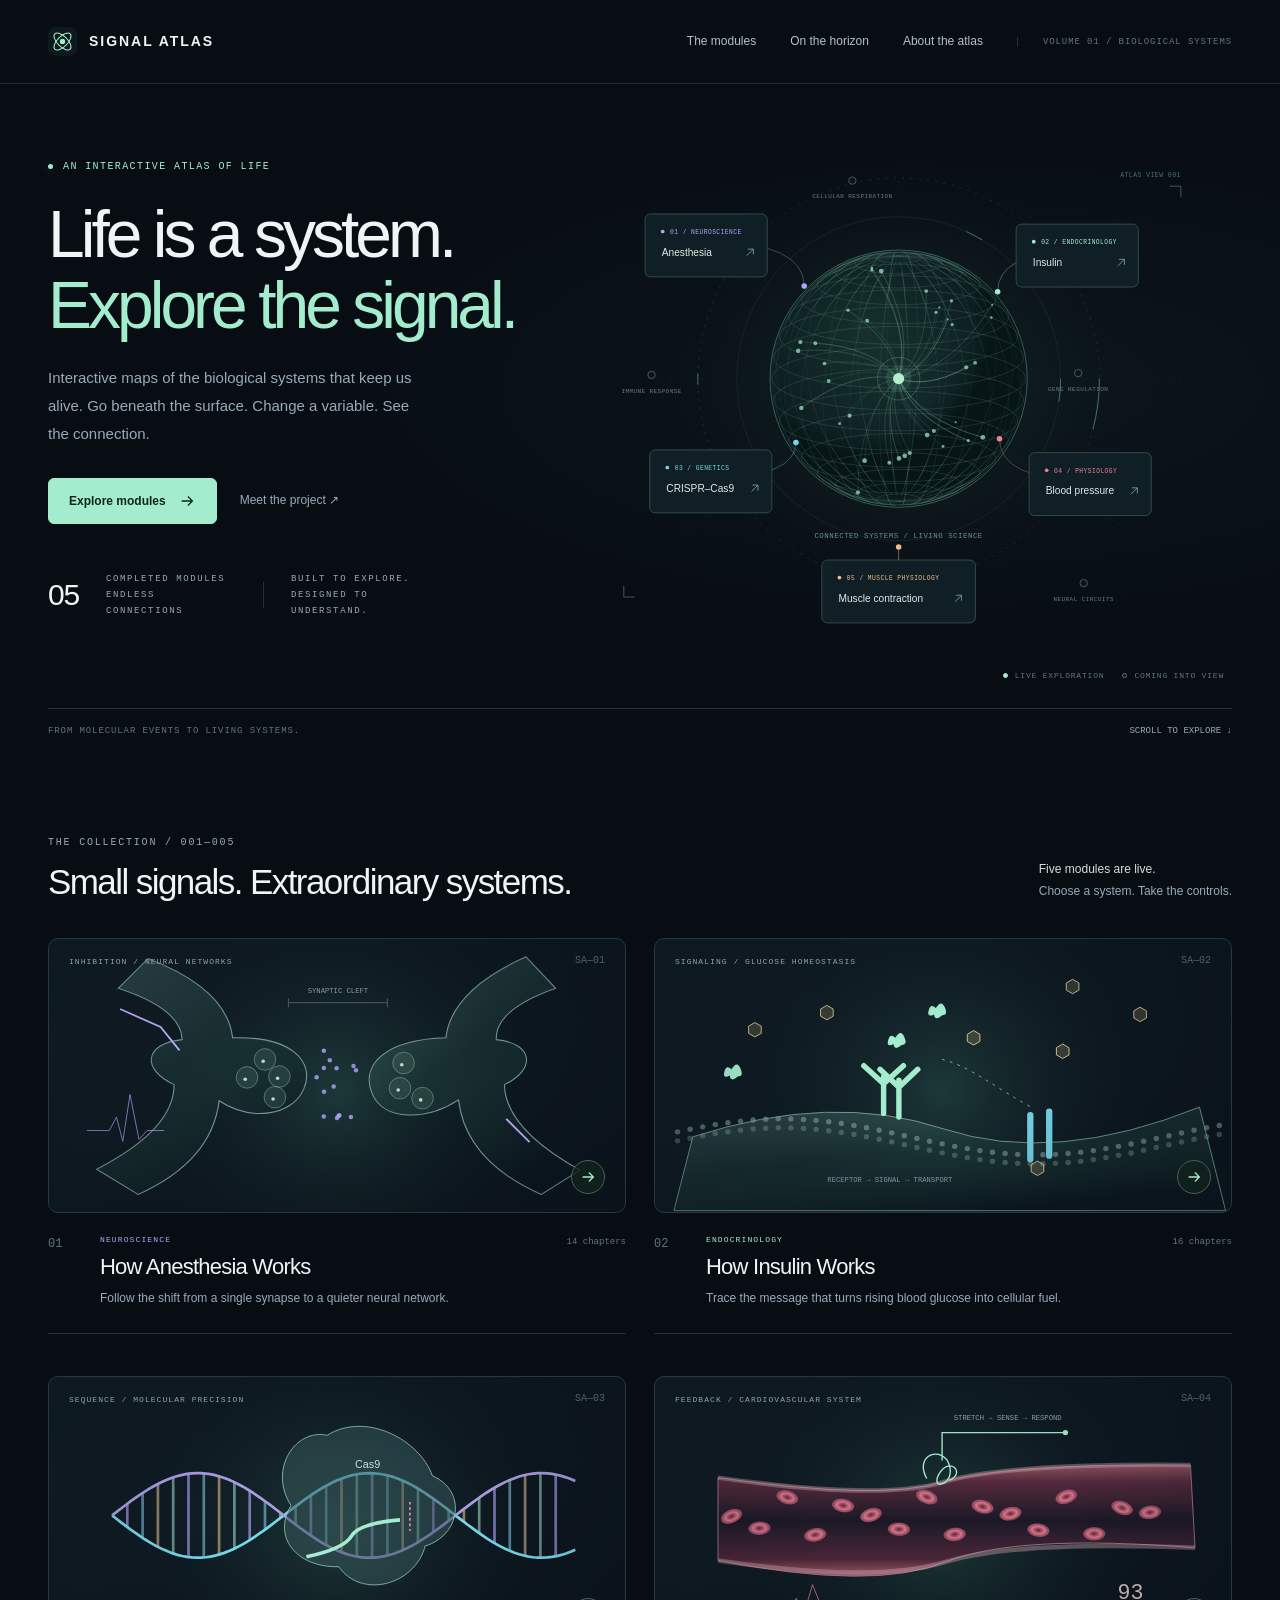
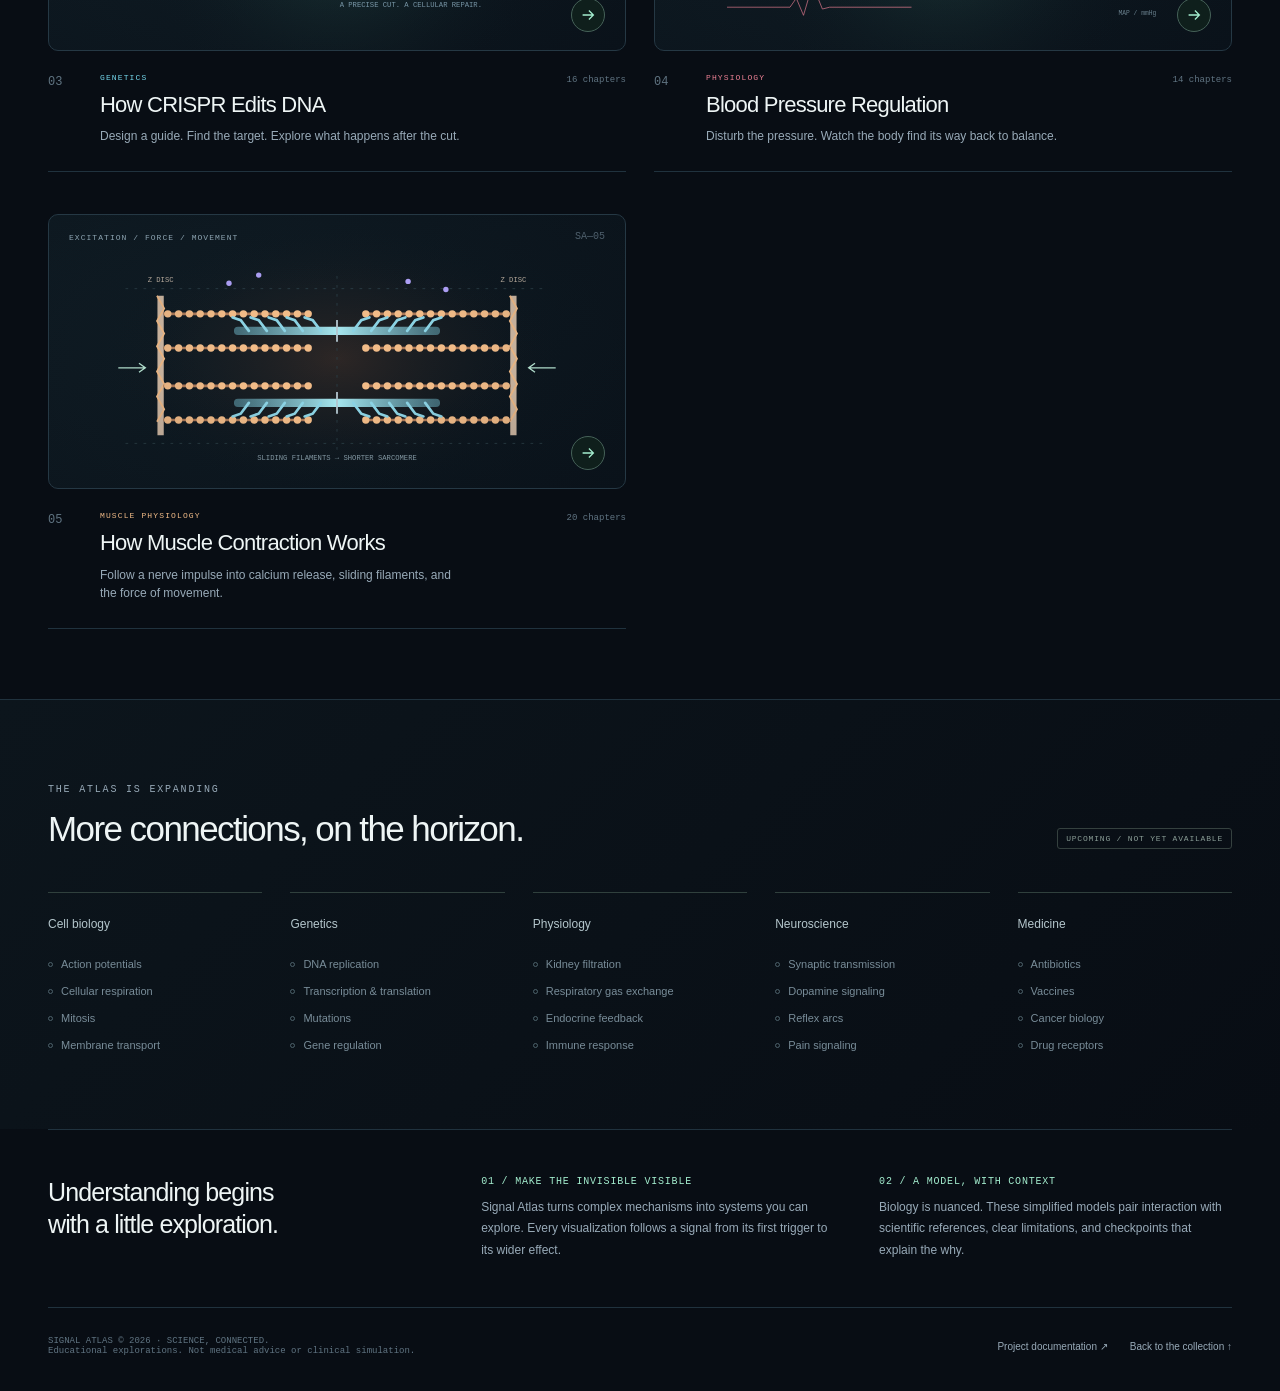
==== commit e58215ad: "Polish muscle contraction module" ====
--- a/index.html
+++ b/index.html
@@ -1,8 +1,27 @@
 <!doctype html>
-<html lang="en"><head><meta charset="utf-8"><meta name="viewport" content="width=device-width, initial-scale=1"><meta name="theme-color" content="#080d14"><meta name="description" content="Signal Atlas is a living library of interactive biological mechanisms. Explore anesthesia, insulin, CRISPR and blood pressure through four immersive science modules."><title>Signal Atlas — Explore the systems that keep us alive</title><link rel="icon" href="assets/icons/atlas.svg" type="image/svg+xml"><link rel="stylesheet" href="assets/css/global.css"><script src="assets/js/site.js" defer></script></head>
+<html lang="en"><head><meta charset="utf-8"><meta name="viewport" content="width=device-width, initial-scale=1"><meta name="theme-color" content="#080d14"><meta name="description" content="Signal Atlas is a living library of interactive biological mechanisms. Explore anesthesia, insulin, CRISPR, blood pressure and muscle contraction through five immersive science modules."><title>Signal Atlas — Explore the systems that keep us alive</title><link rel="icon" href="assets/icons/atlas.svg" type="image/svg+xml"><link rel="stylesheet" href="assets/css/global.css"><script src="assets/js/site.js" defer></script></head>
 <body><a class="skip-link" href="#main-content">Skip to content</a><header class="site-header"><div class="wrap"><a class="brand" href="index.html" aria-label="Signal Atlas home"><img class="brand-icon" src="assets/icons/atlas.svg" alt=""><span>SIGNAL ATLAS</span></a><nav class="site-nav" aria-label="Main navigation"><a href="#modules">The modules</a><a href="#horizon">On the horizon</a><a href="#about">About the atlas</a><span class="edition">VOLUME 01 / BIOLOGICAL SYSTEMS</span></nav></div></header>
-<main id="main-content"><section class="home-hero"><div class="wrap hero-grid"><div class="hero-copy"><div class="hero-kicker"><span class="status-dot"></span>AN INTERACTIVE ATLAS OF LIFE</div><h1>Life is a system.<br><span>Explore the signal.</span></h1><p>Interactive maps of the biological systems that keep us alive. Go beneath the surface. Change a variable. See the connection.</p><div class="hero-actions"><a class="button button-primary" href="#modules">Explore modules <svg class="icon" viewBox="0 0 20 20" fill="none" stroke="currentColor" stroke-width="1.4" aria-hidden="true"><path d="M4 10h12m-5-5 5 5-5 5"/></svg></a><a class="quiet-link" href="#about">Meet the project ↗</a></div><div class="hero-meta"><span class="hero-count">04</span><span class="eyebrow">COMPLETED MODULES<br>ENDLESS CONNECTIONS</span><span class="meta-divider"></span><span class="eyebrow">BUILT TO EXPLORE.<br>DESIGNED TO UNDERSTAND.</span></div></div><div class="hero-map"><svg class="atlas-network" viewBox="0 0 700 610" role="img" aria-labelledby="map-title map-desc"><title id="map-title">The Signal Atlas network</title><desc id="map-desc">Four live explorations connect through a living network: anesthesia, insulin, CRISPR and blood pressure. Cellular respiration, immune response, gene regulation and neural circuits are upcoming.</desc><defs><radialGradient id="orb-halo"><stop stop-color="#87dbc0" stop-opacity=".12"/><stop offset="1" stop-color="#0e211e" stop-opacity="0"/></radialGradient><radialGradient id="orb-fill" cx="36%" cy="30%"><stop stop-color="#173c34" stop-opacity=".58"/><stop offset=".8" stop-color="#0d2525" stop-opacity=".45"/><stop offset="1" stop-color="#071516"/></radialGradient><linearGradient id="fiber"><stop stop-color="#7fc3bd" stop-opacity=".16"/><stop offset=".5" stop-color="#a3edce" stop-opacity=".8"/><stop offset="1" stop-color="#64bbb8" stop-opacity=".18"/></linearGradient><filter id="soft"><feGaussianBlur stdDeviation="2"/></filter></defs><circle cx="340" cy="286" r="245" fill="url(#orb-halo)"/><g fill="none" stroke="#243d3e" stroke-width=".8"><circle cx="340" cy="286" r="217" stroke-dasharray="2 7"/><circle cx="340" cy="286" r="175" opacity=".55"/><path d="M60 286H650M340 28V567" stroke-dasharray="2 9" opacity=".5"/><path d="M100 135 580 445M106 454 583 111" opacity=".25"/></g><g class="orbit" fill="none" stroke="#477775" stroke-width="1"><circle cx="340" cy="286" r="217" stroke-dasharray="55 620 12 677"/><circle cx="340" cy="286" r="175" stroke-dasharray="25 875 19 300"/></g><circle cx="340" cy="286" r="139" fill="url(#orb-fill)" stroke="#47766c" stroke-width=".8"/><polyline points="340.0,153.3 344.8,152.8 349.7,152.5 354.5,152.4 359.3,152.6 364.1,152.9 368.8,153.5 373.5,154.2 378.1,155.2 382.7,156.4 387.2,157.7 391.6,159.3 396.0,161.0 400.3,163.0 404.5,165.1 408.5,167.4 412.5,169.9 416.4,172.6 420.1,175.5 423.7,178.5 427.2,181.7 430.6,185.1 433.8,188.6 436.9,192.2 439.8,196.0 442.6,200.0 445.2,204.1 447.6,208.3 449.9,212.6 452.0,217.0 454.0,221.6 455.7,226.2 457.3,231.0 458.7,235.8 460.0,240.7 461.0,245.6 461.8,250.7 462.5,255.8 463.0,260.9 463.3,266.1 463.4,271.3 463.3,276.5 463.0,281.7 462.5,287.0 461.8,292.2 461.0,297.4 460.0,302.7 458.7,307.8 457.3,313.0 455.7,318.1 454.0,323.2 452.0,328.2 449.9,333.1 447.6,338.0 445.2,342.8 442.6,347.5 439.8,352.1 436.9,356.6 433.8,361.0 430.6,365.3 427.2,369.4 423.7,373.5 420.1,377.4 416.4,381.1 412.5,384.7 408.5,388.2 404.5,391.5 400.3,394.6 396.0,397.6 391.6,400.4 387.2,403.0 382.7,405.4 378.1,407.7 373.5,409.8 368.8,411.6 364.1,413.3 359.3,414.8 354.5,416.1 349.7,417.2 344.8,418.1 340.0,418.7" fill="none" stroke="url(#fiber)" stroke-width=".55" opacity=".6"/><polyline points="340.0,153.3 345.3,153.1 350.5,153.1 355.8,153.4 361.0,153.8 366.1,154.4 371.3,155.3 376.4,156.3 381.4,157.6 386.4,159.0 391.3,160.7 396.1,162.5 400.9,164.5 405.5,166.8 410.0,169.2 414.5,171.7 418.8,174.5 423.0,177.4 427.1,180.5 431.0,183.8 434.8,187.2 438.4,190.7 441.9,194.5 445.3,198.3 448.4,202.3 451.4,206.4 454.3,210.7 456.9,215.0 459.4,219.5 461.7,224.1 463.8,228.7 465.8,233.5 467.5,238.3 469.0,243.2 470.3,248.2 471.5,253.2 472.4,258.3 473.1,263.4 473.6,268.6 473.9,273.8 474.0,279.0 473.9,284.2 473.6,289.4 473.1,294.6 472.4,299.8 471.5,305.0 470.3,310.2 469.0,315.3 467.5,320.4 465.8,325.4 463.8,330.3 461.7,335.2 459.4,340.0 456.9,344.7 454.3,349.4 451.4,353.9 448.4,358.4 445.3,362.7 441.9,366.9 438.4,371.0 434.8,374.9 431.0,378.7 427.1,382.4 423.0,385.9 418.8,389.3 414.5,392.5 410.0,395.5 405.5,398.4 400.9,401.1 396.1,403.6 391.3,406.0 386.4,408.1 381.4,410.1 376.4,411.9 371.3,413.4 366.1,414.8 361.0,416.0 355.8,417.0 350.5,417.8 345.3,418.4 340.0,418.7" fill="none" stroke="url(#fiber)" stroke-width=".55" opacity=".6"/><polyline points="340.0,153.3 345.4,153.4 350.7,153.8 356.1,154.3 361.4,155.1 366.7,156.0 372.0,157.2 377.2,158.5 382.3,160.1 387.4,161.9 392.4,163.8 397.3,165.9 402.2,168.2 406.9,170.7 411.5,173.4 416.1,176.3 420.5,179.3 424.8,182.5 428.9,185.8 432.9,189.3 436.8,192.9 440.5,196.7 444.1,200.7 447.5,204.7 450.8,208.9 453.8,213.2 456.7,217.6 459.5,222.1 462.0,226.7 464.3,231.5 466.5,236.2 468.5,241.1 470.2,246.1 471.8,251.1 473.1,256.1 474.3,261.2 475.2,266.4 476.0,271.5 476.5,276.7 476.8,281.9 476.9,287.1 476.8,292.3 476.5,297.5 476.0,302.7 475.2,307.9 474.3,313.0 473.1,318.1 471.8,323.1 470.2,328.1 468.5,333.0 466.5,337.8 464.3,342.6 462.0,347.3 459.5,351.8 456.7,356.3 453.8,360.7 450.8,364.9 447.5,369.1 444.1,373.1 440.5,376.9 436.8,380.7 432.9,384.2 428.9,387.7 424.8,390.9 420.5,394.1 416.1,397.0 411.5,399.8 406.9,402.4 402.2,404.8 397.3,407.0 392.4,409.1 387.4,410.9 382.3,412.6 377.2,414.1 372.0,415.3 366.7,416.4 361.4,417.3 356.1,418.0 350.7,418.4 345.4,418.7 340.0,418.7" fill="none" stroke="url(#fiber)" stroke-width=".55" opacity=".6"/><polyline points="340.0,153.3 345.2,153.7 350.3,154.4 355.5,155.3 360.6,156.3 365.7,157.6 370.8,159.1 375.8,160.7 380.7,162.6 385.6,164.6 390.5,166.9 395.2,169.3 399.9,171.9 404.4,174.7 408.9,177.6 413.3,180.7 417.5,184.0 421.6,187.5 425.6,191.0 429.5,194.8 433.2,198.6 436.8,202.7 440.3,206.8 443.5,211.0 446.7,215.4 449.6,219.9 452.4,224.5 455.0,229.2 457.5,233.9 459.7,238.8 461.8,243.7 463.7,248.7 465.4,253.7 466.9,258.8 468.2,264.0 469.3,269.1 470.2,274.3 470.9,279.5 471.4,284.8 471.8,290.0 471.9,295.2 471.8,300.4 471.4,305.6 470.9,310.7 470.2,315.9 469.3,320.9 468.2,325.9 466.9,330.9 465.4,335.8 463.7,340.6 461.8,345.3 459.7,349.9 457.5,354.5 455.0,358.9 452.4,363.2 449.6,367.4 446.7,371.5 443.5,375.4 440.3,379.2 436.8,382.9 433.2,386.4 429.5,389.7 425.6,392.9 421.6,395.9 417.5,398.8 413.3,401.5 408.9,404.0 404.4,406.3 399.9,408.5 395.2,410.4 390.5,412.2 385.6,413.7 380.7,415.1 375.8,416.3 370.8,417.2 365.7,418.0 360.6,418.5 355.5,418.9 350.3,419.1 345.2,419.0 340.0,418.7" fill="none" stroke="url(#fiber)" stroke-width=".55" opacity=".6"/><polyline points="340.0,153.3 344.7,154.0 349.3,155.0 354.0,156.1 358.6,157.5 363.2,159.1 367.8,160.8 372.3,162.8 376.8,164.9 381.2,167.3 385.6,169.8 389.9,172.5 394.1,175.3 398.2,178.4 402.2,181.6 406.2,184.9 410.0,188.5 413.7,192.1 417.4,195.9 420.9,199.9 424.2,204.0 427.5,208.2 430.6,212.5 433.5,217.0 436.4,221.5 439.0,226.2 441.6,230.9 443.9,235.7 446.1,240.7 448.2,245.6 450.1,250.7 451.8,255.8 453.3,260.9 454.6,266.1 455.8,271.3 456.8,276.5 457.7,281.8 458.3,287.0 458.8,292.3 459.0,297.5 459.1,302.7 459.0,307.9 458.8,313.1 458.3,318.2 457.7,323.3 456.8,328.3 455.8,333.3 454.6,338.1 453.3,342.9 451.8,347.7 450.1,352.3 448.2,356.8 446.1,361.2 443.9,365.5 441.6,369.6 439.0,373.7 436.4,377.6 433.5,381.3 430.6,384.9 427.5,388.4 424.2,391.7 420.9,394.8 417.4,397.8 413.7,400.6 410.0,403.2 406.2,405.7 402.2,407.9 398.2,410.0 394.1,411.9 389.9,413.6 385.6,415.0 381.2,416.3 376.8,417.4 372.3,418.3 367.8,419.0 363.2,419.5 358.6,419.7 354.0,419.8 349.3,419.6 344.7,419.3 340.0,418.7" fill="none" stroke="url(#fiber)" stroke-width=".55" opacity=".6"/><polyline points="340.0,153.3 343.9,154.3 347.8,155.5 351.7,156.9 355.6,158.5 359.4,160.4 363.2,162.4 367.0,164.6 370.7,167.0 374.4,169.5 378.1,172.3 381.6,175.2 385.2,178.3 388.6,181.6 392.0,185.0 395.3,188.6 398.5,192.3 401.6,196.2 404.6,200.2 407.5,204.3 410.3,208.6 413.0,213.0 415.6,217.5 418.1,222.1 420.5,226.8 422.7,231.6 424.8,236.5 426.8,241.5 428.6,246.5 430.3,251.6 431.9,256.7 433.3,261.9 434.6,267.1 435.7,272.4 436.7,277.7 437.6,283.0 438.2,288.3 438.8,293.5 439.2,298.8 439.4,304.1 439.5,309.3 439.4,314.5 439.2,319.7 438.8,324.7 438.2,329.8 437.6,334.8 436.7,339.7 435.7,344.5 434.6,349.2 433.3,353.8 431.9,358.3 430.3,362.7 428.6,367.0 426.8,371.2 424.8,375.2 422.7,379.1 420.5,382.9 418.1,386.5 415.6,389.9 413.0,393.2 410.3,396.3 407.5,399.3 404.6,402.1 401.6,404.7 398.5,407.1 395.3,409.3 392.0,411.4 388.6,413.2 385.2,414.9 381.6,416.3 378.1,417.6 374.4,418.6 370.7,419.4 367.0,420.1 363.2,420.5 359.4,420.7 355.6,420.8 351.7,420.6 347.8,420.2 343.9,419.6 340.0,418.7" fill="none" stroke="url(#fiber)" stroke-width=".55" opacity=".6"/><polyline points="340.0,153.3 342.9,154.5 345.8,155.9 348.7,157.5 351.6,159.4 354.4,161.4 357.3,163.6 360.1,166.0 362.9,168.6 365.6,171.3 368.3,174.3 371.0,177.4 373.6,180.7 376.2,184.1 378.7,187.7 381.1,191.5 383.5,195.4 385.8,199.4 388.1,203.6 390.2,207.9 392.3,212.3 394.4,216.8 396.3,221.5 398.1,226.2 399.9,231.1 401.5,236.0 403.1,241.0 404.6,246.0 406.0,251.1 407.2,256.3 408.4,261.6 409.4,266.8 410.4,272.1 411.2,277.4 412.0,282.7 412.6,288.1 413.1,293.4 413.5,298.7 413.8,304.0 414.0,309.3 414.0,314.5 414.0,319.7 413.8,324.8 413.5,329.9 413.1,334.9 412.6,339.9 412.0,344.7 411.2,349.5 410.4,354.1 409.4,358.7 408.4,363.1 407.2,367.5 406.0,371.7 404.6,375.7 403.1,379.7 401.5,383.5 399.9,387.1 398.1,390.6 396.3,393.9 394.4,397.0 392.3,400.0 390.2,402.8 388.1,405.5 385.8,407.9 383.5,410.2 381.1,412.2 378.7,414.1 376.2,415.8 373.6,417.2 371.0,418.5 368.3,419.6 365.6,420.4 362.9,421.1 360.1,421.5 357.3,421.7 354.4,421.8 351.6,421.6 348.7,421.2 345.8,420.6 342.9,419.8 340.0,418.7" fill="none" stroke="url(#fiber)" stroke-width=".55" opacity=".6"/><polyline points="340.0,153.3 341.7,154.6 343.5,156.2 345.2,157.9 346.9,159.9 348.6,162.1 350.3,164.4 352.0,166.9 353.7,169.7 355.3,172.6 356.9,175.6 358.5,178.9 360.1,182.3 361.6,185.9 363.1,189.6 364.6,193.4 366.0,197.5 367.4,201.6 368.8,205.9 370.1,210.3 371.3,214.8 372.5,219.4 373.7,224.2 374.8,229.0 375.8,233.9 376.8,238.9 377.8,244.0 378.6,249.1 379.5,254.3 380.2,259.6 380.9,264.8 381.5,270.1 382.1,275.5 382.6,280.8 383.1,286.2 383.4,291.6 383.7,296.9 384.0,302.3 384.1,307.6 384.3,312.8 384.3,318.1 384.3,323.3 384.1,328.4 384.0,333.5 383.7,338.4 383.4,343.4 383.1,348.2 382.6,352.9 382.1,357.5 381.5,362.0 380.9,366.4 380.2,370.7 379.5,374.8 378.6,378.8 377.8,382.7 376.8,386.4 375.8,390.0 374.8,393.4 373.7,396.6 372.5,399.7 371.3,402.5 370.1,405.2 368.8,407.8 367.4,410.1 366.0,412.2 364.6,414.2 363.1,415.9 361.6,417.5 360.1,418.8 358.5,420.0 356.9,420.9 355.3,421.6 353.7,422.2 352.0,422.5 350.3,422.6 348.6,422.4 346.9,422.1 345.2,421.6 343.5,420.8 341.7,419.9 340.0,418.7" fill="none" stroke="url(#fiber)" stroke-width=".55" opacity=".6"/><polyline points="340.0,153.3 340.5,154.7 340.9,156.3 341.4,158.1 341.9,160.2 342.3,162.4 342.8,164.8 343.3,167.4 343.7,170.2 344.1,173.2 344.6,176.3 345.0,179.6 345.4,183.1 345.9,186.7 346.3,190.5 346.7,194.4 347.0,198.5 347.4,202.7 347.8,207.0 348.1,211.4 348.5,216.0 348.8,220.7 349.1,225.5 349.4,230.3 349.7,235.3 350.0,240.3 350.2,245.4 350.4,250.6 350.7,255.8 350.9,261.1 351.1,266.4 351.2,271.7 351.4,277.1 351.5,282.5 351.6,287.8 351.7,293.2 351.8,298.6 351.9,303.9 351.9,309.2 352.0,314.5 352.0,319.8 352.0,325.0 351.9,330.1 351.9,335.1 351.8,340.1 351.7,345.0 351.6,349.8 351.5,354.5 351.4,359.1 351.2,363.6 351.1,368.0 350.9,372.2 350.7,376.3 350.4,380.3 350.2,384.1 350.0,387.8 349.7,391.3 349.4,394.7 349.1,397.9 348.8,400.9 348.5,403.7 348.1,406.4 347.8,408.9 347.4,411.1 347.0,413.2 346.7,415.1 346.3,416.8 345.9,418.3 345.4,419.6 345.0,420.7 344.6,421.6 344.1,422.2 343.7,422.7 343.3,422.9 342.8,423.0 342.3,422.8 341.9,422.4 341.4,421.8 340.9,421.0 340.5,420.0 340.0,418.7" fill="none" stroke="url(#fiber)" stroke-width=".55" opacity=".6"/><polyline points="340.0,153.3 339.2,154.7 338.3,156.3 337.5,158.1 336.7,160.1 335.9,162.3 335.1,164.7 334.3,167.3 333.5,170.1 332.7,173.1 332.0,176.2 331.2,179.5 330.5,182.9 329.7,186.5 329.0,190.3 328.3,194.2 327.6,198.3 327.0,202.5 326.3,206.8 325.7,211.3 325.1,215.8 324.6,220.5 324.0,225.3 323.5,230.1 323.0,235.1 322.5,240.1 322.1,245.2 321.6,250.4 321.3,255.6 320.9,260.8 320.6,266.1 320.3,271.5 320.0,276.8 319.8,282.2 319.5,287.6 319.4,293.0 319.2,298.3 319.1,303.7 319.0,309.0 319.0,314.3 319.0,319.5 319.0,324.7 319.0,329.8 319.1,334.9 319.2,339.8 319.4,344.7 319.5,349.6 319.8,354.3 320.0,358.9 320.3,363.4 320.6,367.7 320.9,372.0 321.3,376.1 321.6,380.1 322.1,383.9 322.5,387.6 323.0,391.1 323.5,394.5 324.0,397.7 324.6,400.7 325.1,403.5 325.7,406.2 326.3,408.7 327.0,411.0 327.6,413.1 328.3,415.0 329.0,416.7 329.7,418.2 330.5,419.5 331.2,420.6 332.0,421.5 332.7,422.1 333.5,422.6 334.3,422.8 335.1,422.9 335.9,422.7 336.7,422.3 337.5,421.8 338.3,421.0 339.2,420.0 340.0,418.7" fill="none" stroke="url(#fiber)" stroke-width=".55" opacity=".6"/><polyline points="340.0,153.3 337.9,154.6 335.9,156.1 333.8,157.9 331.7,159.8 329.7,161.9 327.7,164.2 325.7,166.7 323.7,169.4 321.7,172.3 319.8,175.3 317.9,178.5 316.0,181.9 314.2,185.5 312.4,189.2 310.7,193.0 309.0,197.0 307.3,201.1 305.7,205.4 304.1,209.8 302.6,214.3 301.2,218.9 299.8,223.6 298.5,228.4 297.3,233.3 296.1,238.3 295.0,243.3 293.9,248.4 292.9,253.6 292.0,258.8 291.2,264.1 290.4,269.4 289.8,274.7 289.2,280.1 288.6,285.4 288.2,290.8 287.8,296.1 287.5,301.5 287.3,306.8 287.2,312.0 287.2,317.3 287.2,322.5 287.3,327.6 287.5,332.7 287.8,337.7 288.2,342.6 288.6,347.4 289.2,352.1 289.8,356.8 290.4,361.3 291.2,365.7 292.0,370.0 292.9,374.1 293.9,378.1 295.0,382.0 296.1,385.8 297.3,389.3 298.5,392.7 299.8,396.0 301.2,399.1 302.6,402.0 304.1,404.7 305.7,407.2 307.3,409.6 309.0,411.8 310.7,413.7 312.4,415.5 314.2,417.1 316.0,418.5 317.9,419.6 319.8,420.6 321.7,421.4 323.7,421.9 325.7,422.2 327.7,422.4 329.7,422.3 331.7,422.0 333.8,421.5 335.9,420.8 337.9,419.9 340.0,418.7" fill="none" stroke="url(#fiber)" stroke-width=".55" opacity=".6"/><polyline points="340.0,153.3 336.8,154.4 333.6,155.8 330.4,157.4 327.2,159.2 324.1,161.1 321.0,163.3 317.9,165.6 314.8,168.2 311.8,170.9 308.8,173.8 305.9,176.9 303.0,180.1 300.2,183.5 297.4,187.1 294.7,190.8 292.1,194.6 289.5,198.6 287.0,202.8 284.7,207.0 282.3,211.4 280.1,215.9 278.0,220.5 276.0,225.2 274.0,230.0 272.2,234.9 270.5,239.9 268.9,244.9 267.3,250.0 266.0,255.2 264.7,260.4 263.5,265.6 262.5,270.9 261.5,276.2 260.7,281.5 260.0,286.8 259.5,292.1 259.0,297.4 258.7,302.7 258.5,308.0 258.5,313.2 258.5,318.4 258.7,323.6 259.0,328.7 259.5,333.7 260.0,338.6 260.7,343.5 261.5,348.2 262.5,352.9 263.5,357.5 264.7,362.0 266.0,366.3 267.3,370.5 268.9,374.6 270.5,378.6 272.2,382.4 274.0,386.1 276.0,389.6 278.0,392.9 280.1,396.1 282.3,399.1 284.7,402.0 287.0,404.6 289.5,407.1 292.1,409.4 294.7,411.5 297.4,413.4 300.2,415.1 303.0,416.6 305.9,418.0 308.8,419.1 311.8,420.0 314.8,420.7 317.9,421.2 321.0,421.4 324.1,421.5 327.2,421.4 330.4,421.0 333.6,420.5 336.8,419.7 340.0,418.7" fill="none" stroke="url(#fiber)" stroke-width=".55" opacity=".6"/><polyline points="340.0,153.3 335.9,154.2 331.7,155.4 327.6,156.7 323.5,158.3 319.4,160.0 315.4,162.0 311.4,164.1 307.4,166.4 303.5,168.9 299.6,171.6 295.8,174.5 292.1,177.5 288.4,180.7 284.9,184.1 281.4,187.6 278.0,191.3 274.7,195.1 271.5,199.1 268.4,203.2 265.4,207.4 262.5,211.8 259.8,216.2 257.1,220.8 254.6,225.5 252.3,230.2 250.0,235.1 247.9,240.0 246.0,245.0 244.2,250.1 242.5,255.2 241.0,260.3 239.6,265.5 238.4,270.8 237.4,276.0 236.5,281.3 235.8,286.6 235.2,291.9 234.8,297.1 234.6,302.4 234.5,307.6 234.6,312.8 234.8,318.0 235.2,323.1 235.8,328.1 236.5,333.1 237.4,338.0 238.4,342.8 239.6,347.6 241.0,352.2 242.5,356.8 244.2,361.2 246.0,365.5 247.9,369.7 250.0,373.8 252.3,377.7 254.6,381.5 257.1,385.2 259.8,388.6 262.5,392.0 265.4,395.1 268.4,398.1 271.5,401.0 274.7,403.6 278.0,406.1 281.4,408.4 284.9,410.5 288.4,412.4 292.1,414.1 295.8,415.6 299.6,416.9 303.5,418.0 307.4,418.9 311.4,419.6 315.4,420.1 319.4,420.4 323.5,420.5 327.6,420.4 331.7,420.0 335.9,419.5 340.0,418.7" fill="none" stroke="url(#fiber)" stroke-width=".55" opacity=".6"/><polyline points="340.0,153.3 335.2,153.9 330.3,154.8 325.5,155.9 320.7,157.2 315.9,158.7 311.2,160.4 306.5,162.2 301.9,164.3 297.3,166.6 292.8,169.0 288.4,171.6 284.0,174.4 279.7,177.4 275.5,180.5 271.5,183.8 267.5,187.3 263.6,190.9 259.9,194.6 256.3,198.5 252.8,202.6 249.4,206.7 246.2,211.0 243.1,215.4 240.2,219.9 237.4,224.5 234.8,229.2 232.4,234.0 230.1,238.9 228.0,243.8 226.0,248.8 224.3,253.9 222.7,259.0 221.3,264.2 220.0,269.3 219.0,274.6 218.2,279.8 217.5,285.0 217.0,290.3 216.7,295.5 216.6,300.7 216.7,305.9 217.0,311.1 217.5,316.2 218.2,321.3 219.0,326.4 220.0,331.3 221.3,336.2 222.7,341.0 224.3,345.8 226.0,350.4 228.0,355.0 230.1,359.4 232.4,363.7 234.8,367.9 237.4,372.0 240.2,376.0 243.1,379.8 246.2,383.4 249.4,386.9 252.8,390.3 256.3,393.5 259.9,396.5 263.6,399.4 267.5,402.1 271.5,404.6 275.5,406.9 279.7,409.0 284.0,411.0 288.4,412.7 292.8,414.3 297.3,415.6 301.9,416.8 306.5,417.8 311.2,418.5 315.9,419.1 320.7,419.4 325.5,419.6 330.3,419.5 335.2,419.2 340.0,418.7" fill="none" stroke="url(#fiber)" stroke-width=".55" opacity=".6"/><polyline points="340.0,153.3 334.7,153.6 329.5,154.2 324.2,155.0 319.0,156.0 313.9,157.2 308.7,158.6 303.6,160.1 298.6,161.9 293.6,163.9 288.7,166.0 283.9,168.4 279.1,170.9 274.5,173.6 270.0,176.5 265.5,179.5 261.2,182.7 257.0,186.1 252.9,189.6 249.0,193.3 245.2,197.1 241.6,201.0 238.1,205.1 234.7,209.3 231.6,213.6 228.6,218.1 225.7,222.6 223.1,227.3 220.6,232.0 218.3,236.8 216.2,241.7 214.2,246.6 212.5,251.6 211.0,256.7 209.7,261.8 208.5,267.0 207.6,272.2 206.9,277.4 206.4,282.6 206.1,287.8 206.0,293.0 206.1,298.2 206.4,303.4 206.9,308.6 207.6,313.7 208.5,318.8 209.7,323.8 211.0,328.8 212.5,333.7 214.2,338.5 216.2,343.3 218.3,347.9 220.6,352.5 223.1,357.0 225.7,361.3 228.6,365.6 231.6,369.7 234.7,373.7 238.1,377.5 241.6,381.3 245.2,384.8 249.0,388.2 252.9,391.5 257.0,394.6 261.2,397.5 265.5,400.3 270.0,402.8 274.5,405.2 279.1,407.5 283.9,409.5 288.7,411.3 293.6,413.0 298.6,414.4 303.6,415.7 308.7,416.7 313.9,417.6 319.0,418.2 324.2,418.6 329.5,418.9 334.7,418.9 340.0,418.7" fill="none" stroke="url(#fiber)" stroke-width=".55" opacity=".6"/><polyline points="340.0,153.3 334.6,153.3 329.3,153.6 323.9,154.0 318.6,154.7 313.3,155.6 308.0,156.7 302.8,157.9 297.7,159.4 292.6,161.1 287.6,162.9 282.7,165.0 277.8,167.2 273.1,169.6 268.5,172.2 263.9,175.0 259.5,177.9 255.2,181.1 251.1,184.3 247.1,187.8 243.2,191.3 239.5,195.1 235.9,198.9 232.5,202.9 229.2,207.1 226.2,211.3 223.3,215.7 220.5,220.2 218.0,224.7 215.7,229.4 213.5,234.2 211.5,239.0 209.8,243.9 208.2,248.9 206.9,253.9 205.7,259.0 204.8,264.1 204.0,269.3 203.5,274.5 203.2,279.7 203.1,284.9 203.2,290.1 203.5,295.3 204.0,300.5 204.8,305.6 205.7,310.8 206.9,315.9 208.2,320.9 209.8,325.9 211.5,330.9 213.5,335.8 215.7,340.5 218.0,345.3 220.5,349.9 223.3,354.4 226.2,358.8 229.2,363.1 232.5,367.3 235.9,371.3 239.5,375.3 243.2,379.1 247.1,382.7 251.1,386.2 255.2,389.5 259.5,392.7 263.9,395.7 268.5,398.6 273.1,401.3 277.8,403.8 282.7,406.1 287.6,408.2 292.6,410.1 297.7,411.9 302.8,413.5 308.0,414.8 313.3,416.0 318.6,416.9 323.9,417.7 329.3,418.2 334.6,418.6 340.0,418.7" fill="none" stroke="url(#fiber)" stroke-width=".55" opacity=".6"/><polyline points="340.0,153.3 334.8,153.0 329.7,152.9 324.5,153.1 319.4,153.5 314.3,154.0 309.2,154.8 304.2,155.7 299.3,156.9 294.4,158.3 289.5,159.8 284.8,161.6 280.1,163.5 275.6,165.7 271.1,168.0 266.7,170.5 262.5,173.2 258.4,176.1 254.4,179.1 250.5,182.3 246.8,185.6 243.2,189.1 239.7,192.8 236.5,196.6 233.3,200.5 230.4,204.6 227.6,208.8 225.0,213.1 222.5,217.5 220.3,222.1 218.2,226.7 216.3,231.4 214.6,236.2 213.1,241.1 211.8,246.1 210.7,251.1 209.8,256.1 209.1,261.3 208.6,266.4 208.2,271.6 208.1,276.8 208.2,282.0 208.6,287.2 209.1,292.5 209.8,297.7 210.7,302.9 211.8,308.0 213.1,313.2 214.6,318.3 216.3,323.3 218.2,328.3 220.3,333.2 222.5,338.1 225.0,342.8 227.6,347.5 230.4,352.1 233.3,356.6 236.5,361.0 239.7,365.2 243.2,369.3 246.8,373.4 250.5,377.2 254.4,381.0 258.4,384.5 262.5,388.0 266.7,391.3 271.1,394.4 275.6,397.3 280.1,400.1 284.8,402.7 289.5,405.1 294.4,407.4 299.3,409.4 304.2,411.3 309.2,412.9 314.3,414.4 319.4,415.7 324.5,416.7 329.7,417.6 334.8,418.3 340.0,418.7" fill="none" stroke="url(#fiber)" stroke-width=".55" opacity=".6"/><polyline points="340.0,153.3 335.3,152.7 330.7,152.4 326.0,152.2 321.4,152.3 316.8,152.5 312.2,153.0 307.7,153.7 303.2,154.6 298.8,155.7 294.4,157.0 290.1,158.4 285.9,160.1 281.8,162.0 277.8,164.1 273.8,166.3 270.0,168.8 266.3,171.4 262.6,174.2 259.1,177.2 255.8,180.3 252.5,183.6 249.4,187.1 246.5,190.7 243.6,194.4 241.0,198.3 238.4,202.4 236.1,206.5 233.9,210.8 231.8,215.2 229.9,219.7 228.2,224.3 226.7,229.1 225.4,233.9 224.2,238.7 223.2,243.7 222.3,248.7 221.7,253.8 221.2,258.9 221.0,264.1 220.9,269.3 221.0,274.5 221.2,279.7 221.7,285.0 222.3,290.2 223.2,295.5 224.2,300.7 225.4,305.9 226.7,311.1 228.2,316.2 229.9,321.3 231.8,326.4 233.9,331.3 236.1,336.3 238.4,341.1 241.0,345.8 243.6,350.5 246.5,355.0 249.4,359.5 252.5,363.8 255.8,368.0 259.1,372.1 262.6,376.1 266.3,379.9 270.0,383.5 273.8,387.1 277.8,390.4 281.8,393.6 285.9,396.7 290.1,399.5 294.4,402.2 298.8,404.7 303.2,407.1 307.7,409.2 312.2,411.2 316.8,412.9 321.4,414.5 326.0,415.9 330.7,417.0 335.3,418.0 340.0,418.7" fill="none" stroke="url(#fiber)" stroke-width=".55" opacity=".6"/><polyline points="340.0,153.3 336.1,152.4 332.2,151.8 328.3,151.4 324.4,151.2 320.6,151.3 316.8,151.5 313.0,151.9 309.3,152.6 305.6,153.4 301.9,154.4 298.4,155.7 294.8,157.1 291.4,158.8 288.0,160.6 284.7,162.7 281.5,164.9 278.4,167.3 275.4,169.9 272.5,172.7 269.7,175.7 267.0,178.8 264.4,182.1 261.9,185.5 259.5,189.1 257.3,192.9 255.2,196.8 253.2,200.8 251.4,205.0 249.7,209.3 248.1,213.7 246.7,218.2 245.4,222.8 244.3,227.5 243.3,232.3 242.4,237.2 241.8,242.2 241.2,247.3 240.8,252.3 240.6,257.5 240.5,262.7 240.6,267.9 240.8,273.2 241.2,278.5 241.8,283.7 242.4,289.0 243.3,294.3 244.3,299.6 245.4,304.9 246.7,310.1 248.1,315.3 249.7,320.4 251.4,325.5 253.2,330.5 255.2,335.5 257.3,340.4 259.5,345.2 261.9,349.9 264.4,354.5 267.0,359.0 269.7,363.4 272.5,367.7 275.4,371.8 278.4,375.8 281.5,379.7 284.7,383.4 288.0,387.0 291.4,390.4 294.8,393.7 298.4,396.8 301.9,399.7 305.6,402.5 309.3,405.0 313.0,407.4 316.8,409.6 320.6,411.6 324.4,413.5 328.3,415.1 332.2,416.5 336.1,417.7 340.0,418.7" fill="none" stroke="url(#fiber)" stroke-width=".55" opacity=".6"/><polyline points="340.0,153.3 337.1,152.2 334.2,151.4 331.3,150.8 328.4,150.4 325.6,150.2 322.7,150.3 319.9,150.5 317.1,150.9 314.4,151.6 311.7,152.4 309.0,153.5 306.4,154.8 303.8,156.2 301.3,157.9 298.9,159.8 296.5,161.8 294.2,164.1 291.9,166.5 289.8,169.2 287.7,172.0 285.6,175.0 283.7,178.1 281.9,181.4 280.1,184.9 278.5,188.5 276.9,192.3 275.4,196.3 274.0,200.3 272.8,204.5 271.6,208.9 270.6,213.3 269.6,217.9 268.8,222.5 268.0,227.3 267.4,232.1 266.9,237.1 266.5,242.1 266.2,247.2 266.0,252.3 266.0,257.5 266.0,262.7 266.2,268.0 266.5,273.3 266.9,278.6 267.4,283.9 268.0,289.3 268.8,294.6 269.6,299.9 270.6,305.2 271.6,310.4 272.8,315.7 274.0,320.9 275.4,326.0 276.9,331.0 278.5,336.0 280.1,340.9 281.9,345.8 283.7,350.5 285.6,355.2 287.7,359.7 289.8,364.1 291.9,368.4 294.2,372.6 296.5,376.6 298.9,380.5 301.3,384.3 303.8,387.9 306.4,391.3 309.0,394.6 311.7,397.7 314.4,400.7 317.1,403.4 319.9,406.0 322.7,408.4 325.6,410.6 328.4,412.6 331.3,414.5 334.2,416.1 337.1,417.5 340.0,418.7" fill="none" stroke="url(#fiber)" stroke-width=".55" opacity=".6"/><polyline points="340.0,153.3 338.3,152.1 336.5,151.2 334.8,150.4 333.1,149.9 331.4,149.6 329.7,149.4 328.0,149.5 326.3,149.8 324.7,150.4 323.1,151.1 321.5,152.0 319.9,153.2 318.4,154.5 316.9,156.1 315.4,157.8 314.0,159.8 312.6,161.9 311.2,164.2 309.9,166.8 308.7,169.5 307.5,172.3 306.3,175.4 305.2,178.6 304.2,182.0 303.2,185.6 302.2,189.3 301.4,193.2 300.5,197.2 299.8,201.3 299.1,205.6 298.5,210.0 297.9,214.5 297.4,219.1 296.9,223.8 296.6,228.6 296.3,233.6 296.0,238.5 295.9,243.6 295.7,248.7 295.7,253.9 295.7,259.2 295.9,264.4 296.0,269.7 296.3,275.1 296.6,280.4 296.9,285.8 297.4,291.2 297.9,296.5 298.5,301.9 299.1,307.2 299.8,312.4 300.5,317.7 301.4,322.9 302.2,328.0 303.2,333.1 304.2,338.1 305.2,343.0 306.3,347.8 307.5,352.6 308.7,357.2 309.9,361.7 311.2,366.1 312.6,370.4 314.0,374.5 315.4,378.6 316.9,382.4 318.4,386.1 319.9,389.7 321.5,393.1 323.1,396.4 324.7,399.4 326.3,402.3 328.0,405.1 329.7,407.6 331.4,409.9 333.1,412.1 334.8,414.1 336.5,415.8 338.3,417.4 340.0,418.7" fill="none" stroke="url(#fiber)" stroke-width=".55" opacity=".6"/><polyline points="340.0,153.3 339.5,152.0 339.1,151.0 338.6,150.2 338.1,149.6 337.7,149.2 337.2,149.0 336.7,149.1 336.3,149.3 335.9,149.8 335.4,150.4 335.0,151.3 334.6,152.4 334.1,153.7 333.7,155.2 333.3,156.9 333.0,158.8 332.6,160.9 332.2,163.1 331.9,165.6 331.5,168.3 331.2,171.1 330.9,174.1 330.6,177.3 330.3,180.7 330.0,184.2 329.8,187.9 329.6,191.7 329.3,195.7 329.1,199.8 328.9,204.0 328.8,208.4 328.6,212.9 328.5,217.5 328.4,222.2 328.3,227.0 328.2,231.9 328.1,236.9 328.1,241.9 328.0,247.0 328.0,252.2 328.0,257.5 328.1,262.8 328.1,268.1 328.2,273.4 328.3,278.8 328.4,284.2 328.5,289.5 328.6,294.9 328.8,300.3 328.9,305.6 329.1,310.9 329.3,316.2 329.6,321.4 329.8,326.6 330.0,331.7 330.3,336.7 330.6,341.7 330.9,346.5 331.2,351.3 331.5,356.0 331.9,360.6 332.2,365.0 332.6,369.3 333.0,373.5 333.3,377.6 333.7,381.5 334.1,385.3 334.6,388.9 335.0,392.4 335.4,395.7 335.9,398.8 336.3,401.8 336.7,404.6 337.2,407.2 337.7,409.6 338.1,411.8 338.6,413.9 339.1,415.7 339.5,417.3 340.0,418.7" fill="none" stroke="url(#fiber)" stroke-width=".55" opacity=".6"/><polyline points="340.0,153.3 340.8,152.0 341.7,151.0 342.5,150.2 343.3,149.7 344.1,149.3 344.9,149.1 345.7,149.2 346.5,149.4 347.3,149.9 348.0,150.5 348.8,151.4 349.5,152.5 350.3,153.8 351.0,155.3 351.7,157.0 352.4,158.9 353.0,161.0 353.7,163.3 354.3,165.8 354.9,168.5 355.4,171.3 356.0,174.3 356.5,177.5 357.0,180.9 357.5,184.4 357.9,188.1 358.4,191.9 358.7,195.9 359.1,200.0 359.4,204.3 359.7,208.6 360.0,213.1 360.2,217.7 360.5,222.4 360.6,227.3 360.8,232.2 360.9,237.1 361.0,242.2 361.0,247.3 361.0,252.5 361.0,257.7 361.0,263.0 360.9,268.3 360.8,273.7 360.6,279.0 360.5,284.4 360.2,289.8 360.0,295.2 359.7,300.5 359.4,305.9 359.1,311.2 358.7,316.4 358.4,321.6 357.9,326.8 357.5,331.9 357.0,336.9 356.5,341.9 356.0,346.7 355.4,351.5 354.9,356.2 354.3,360.7 353.7,365.2 353.0,369.5 352.4,373.7 351.7,377.8 351.0,381.7 350.3,385.5 349.5,389.1 348.8,392.5 348.0,395.8 347.3,398.9 346.5,401.9 345.7,404.7 344.9,407.3 344.1,409.7 343.3,411.9 342.5,413.9 341.7,415.7 340.8,417.3 340.0,418.7" fill="none" stroke="url(#fiber)" stroke-width=".55" opacity=".6"/><polyline points="340.0,153.3 342.1,152.1 344.1,151.2 346.2,150.5 348.3,150.0 350.3,149.7 352.3,149.6 354.3,149.8 356.3,150.1 358.3,150.6 360.2,151.4 362.1,152.4 364.0,153.5 365.8,154.9 367.6,156.5 369.3,158.3 371.0,160.2 372.7,162.4 374.3,164.8 375.9,167.3 377.4,170.0 378.8,172.9 380.2,176.0 381.5,179.3 382.7,182.7 383.9,186.2 385.0,190.0 386.1,193.9 387.1,197.9 388.0,202.0 388.8,206.3 389.6,210.7 390.2,215.2 390.8,219.9 391.4,224.6 391.8,229.4 392.2,234.3 392.5,239.3 392.7,244.4 392.8,249.5 392.8,254.7 392.8,260.0 392.7,265.2 392.5,270.5 392.2,275.9 391.8,281.2 391.4,286.6 390.8,291.9 390.2,297.3 389.6,302.6 388.8,307.9 388.0,313.2 387.1,318.4 386.1,323.6 385.0,328.7 383.9,333.7 382.7,338.7 381.5,343.6 380.2,348.4 378.8,353.1 377.4,357.7 375.9,362.2 374.3,366.6 372.7,370.9 371.0,375.0 369.3,379.0 367.6,382.8 365.8,386.5 364.0,390.1 362.1,393.5 360.2,396.7 358.3,399.7 356.3,402.6 354.3,405.3 352.3,407.8 350.3,410.1 348.3,412.2 346.2,414.1 344.1,415.9 342.1,417.4 340.0,418.7" fill="none" stroke="url(#fiber)" stroke-width=".55" opacity=".6"/><polyline points="340.0,153.3 343.2,152.3 346.4,151.5 349.6,151.0 352.8,150.6 355.9,150.5 359.0,150.6 362.1,150.8 365.2,151.3 368.2,152.0 371.2,152.9 374.1,154.0 377.0,155.4 379.8,156.9 382.6,158.6 385.3,160.5 387.9,162.6 390.5,164.9 393.0,167.4 395.3,170.0 397.7,172.9 399.9,175.9 402.0,179.1 404.0,182.4 406.0,185.9 407.8,189.6 409.5,193.4 411.1,197.4 412.7,201.5 414.0,205.7 415.3,210.0 416.5,214.5 417.5,219.1 418.5,223.8 419.3,228.5 420.0,233.4 420.5,238.3 421.0,243.3 421.3,248.4 421.5,253.6 421.5,258.8 421.5,264.0 421.3,269.3 421.0,274.6 420.5,279.9 420.0,285.2 419.3,290.5 418.5,295.8 417.5,301.1 416.5,306.4 415.3,311.6 414.0,316.8 412.7,322.0 411.1,327.1 409.5,332.1 407.8,337.1 406.0,342.0 404.0,346.8 402.0,351.5 399.9,356.1 397.7,360.6 395.3,365.0 393.0,369.2 390.5,373.4 387.9,377.4 385.3,381.2 382.6,384.9 379.8,388.5 377.0,391.9 374.1,395.1 371.2,398.2 368.2,401.1 365.2,403.8 362.1,406.4 359.0,408.7 355.9,410.9 352.8,412.8 349.6,414.6 346.4,416.2 343.2,417.6 340.0,418.7" fill="none" stroke="url(#fiber)" stroke-width=".55" opacity=".6"/><polyline points="340.0,153.3 344.1,152.5 348.3,152.0 352.4,151.6 356.5,151.5 360.6,151.6 364.6,151.9 368.6,152.4 372.6,153.1 376.5,154.0 380.4,155.1 384.2,156.4 387.9,157.9 391.6,159.6 395.1,161.5 398.6,163.6 402.0,165.9 405.3,168.4 408.5,171.0 411.6,173.9 414.6,176.9 417.5,180.0 420.2,183.4 422.9,186.8 425.4,190.5 427.7,194.3 430.0,198.2 432.1,202.3 434.0,206.5 435.8,210.8 437.5,215.2 439.0,219.8 440.4,224.4 441.6,229.2 442.6,234.0 443.5,238.9 444.2,243.9 444.8,248.9 445.2,254.0 445.4,259.2 445.5,264.4 445.4,269.6 445.2,274.9 444.8,280.1 444.2,285.4 443.5,290.7 442.6,296.0 441.6,301.2 440.4,306.5 439.0,311.7 437.5,316.8 435.8,321.9 434.0,327.0 432.1,332.0 430.0,336.9 427.7,341.8 425.4,346.5 422.9,351.2 420.2,355.8 417.5,360.2 414.6,364.6 411.6,368.8 408.5,372.9 405.3,376.9 402.0,380.7 398.6,384.4 395.1,387.9 391.6,391.3 387.9,394.5 384.2,397.5 380.4,400.4 376.5,403.1 372.6,405.6 368.6,407.9 364.6,410.0 360.6,412.0 356.5,413.7 352.4,415.3 348.3,416.6 344.1,417.8 340.0,418.7" fill="none" stroke="url(#fiber)" stroke-width=".55" opacity=".6"/><polyline points="361.4,152.7 362.0,153.1 362.5,153.4 363.0,153.8 363.3,154.1 363.6,154.5 363.7,154.8 363.8,155.2 363.8,155.6 363.6,156.0 363.4,156.3 363.1,156.7 362.7,157.0 362.2,157.4 361.6,157.7 361.0,158.1 360.2,158.4 359.4,158.7 358.5,159.0 357.5,159.3 356.5,159.5 355.3,159.8 354.2,160.0 353.0,160.2 351.7,160.4 350.3,160.6 349.0,160.7 347.6,160.9 346.2,161.0 344.7,161.0 343.2,161.1 341.7,161.1 340.2,161.2 338.7,161.2 337.3,161.1 335.8,161.1 334.3,161.0 332.9,160.9 331.5,160.8 330.1,160.6 328.8,160.5 327.5,160.3 326.2,160.1 325.0,159.8 323.9,159.6 322.8,159.3 321.8,159.1 320.9,158.8 320.0,158.5 319.3,158.2 318.6,157.8 318.0,157.5 317.5,157.2 317.0,156.8 316.7,156.4 316.4,156.1 316.3,155.7 316.2,155.3 316.2,155.0 316.4,154.6 316.6,154.2 316.9,153.9 317.3,153.5 317.8,153.2 318.4,152.8 319.0,152.5 319.8,152.2 320.6,151.9 321.5,151.6 322.5,151.3 323.5,151.0 324.7,150.8 325.8,150.5 327.0,150.3 328.3,150.1 329.7,150.0 331.0,149.8 332.4,149.7 333.8,149.6 335.3,149.5 336.8,149.4 338.3,149.4 339.8,149.4 341.3,149.4 342.7,149.4 344.2,149.5 345.7,149.6 347.1,149.7 348.5,149.8 349.9,149.9 351.2,150.1 352.5,150.3 353.8,150.5 355.0,150.7 356.1,150.9 357.2,151.2 358.2,151.5 359.1,151.8 360.0,152.1 360.7,152.4 361.4,152.7" fill="none" stroke="#84bdb0" stroke-width=".6" opacity=".3"/><polyline points="382.2,156.2 383.4,156.9 384.4,157.6 385.3,158.3 385.9,159.0 386.4,159.7 386.7,160.4 386.9,161.1 386.8,161.9 386.5,162.6 386.1,163.3 385.5,164.0 384.7,164.7 383.7,165.4 382.6,166.1 381.3,166.7 379.8,167.4 378.2,168.0 376.4,168.6 374.5,169.1 372.4,169.6 370.2,170.1 367.9,170.6 365.5,171.0 363.0,171.4 360.4,171.7 357.7,172.0 354.9,172.3 352.1,172.5 349.2,172.6 346.3,172.8 343.4,172.8 340.5,172.9 337.5,172.8 334.6,172.8 331.7,172.7 328.8,172.5 326.0,172.3 323.2,172.1 320.5,171.8 317.8,171.5 315.3,171.1 312.8,170.7 310.5,170.3 308.3,169.8 306.2,169.3 304.2,168.7 302.4,168.2 300.7,167.6 299.2,167.0 297.8,166.3 296.6,165.6 295.6,165.0 294.7,164.3 294.1,163.6 293.6,162.8 293.3,162.1 293.1,161.4 293.2,160.7 293.5,159.9 293.9,159.2 294.5,158.5 295.3,157.8 296.3,157.1 297.4,156.4 298.7,155.8 300.2,155.2 301.8,154.5 303.6,154.0 305.5,153.4 307.6,152.9 309.8,152.4 312.1,152.0 314.5,151.5 317.0,151.2 319.6,150.8 322.3,150.5 325.1,150.3 327.9,150.1 330.8,149.9 333.7,149.8 336.6,149.7 339.5,149.7 342.5,149.7 345.4,149.7 348.3,149.9 351.2,150.0 354.0,150.2 356.8,150.4 359.5,150.7 362.2,151.0 364.7,151.4 367.2,151.8 369.5,152.3 371.7,152.7 373.8,153.2 375.8,153.8 377.6,154.4 379.3,155.0 380.8,155.6 382.2,156.2" fill="none" stroke="#84bdb0" stroke-width=".6" opacity=".3"/><polyline points="401.7,163.7 403.4,164.6 404.9,165.6 406.2,166.7 407.2,167.7 407.9,168.7 408.3,169.8 408.5,170.9 408.4,171.9 408.0,173.0 407.4,174.0 406.5,175.1 405.4,176.1 403.9,177.1 402.3,178.1 400.4,179.1 398.2,180.0 395.8,180.9 393.2,181.7 390.4,182.5 387.4,183.3 384.2,184.0 380.8,184.7 377.3,185.3 373.6,185.8 369.8,186.3 365.9,186.7 361.8,187.1 357.7,187.4 353.5,187.7 349.3,187.8 345.0,187.9 340.7,188.0 336.4,188.0 332.1,187.9 327.8,187.7 323.6,187.5 319.5,187.2 315.4,186.9 311.5,186.4 307.6,186.0 303.9,185.4 300.3,184.9 296.9,184.2 293.6,183.5 290.5,182.8 287.7,182.0 285.0,181.1 282.5,180.3 280.3,179.4 278.3,178.4 276.6,177.4 275.1,176.4 273.8,175.4 272.8,174.4 272.1,173.3 271.7,172.3 271.5,171.2 271.6,170.2 272.0,169.1 272.6,168.0 273.5,167.0 274.6,166.0 276.1,165.0 277.7,164.0 279.6,163.0 281.8,162.1 284.2,161.2 286.8,160.4 289.6,159.6 292.6,158.8 295.8,158.1 299.2,157.4 302.7,156.8 306.4,156.3 310.2,155.8 314.1,155.4 318.2,155.0 322.3,154.7 326.5,154.4 330.7,154.3 335.0,154.1 339.3,154.1 343.6,154.1 347.9,154.2 352.2,154.4 356.4,154.6 360.5,154.9 364.6,155.2 368.5,155.6 372.4,156.1 376.1,156.6 379.7,157.2 383.1,157.9 386.4,158.6 389.5,159.3 392.3,160.1 395.0,160.9 397.5,161.8 399.7,162.7 401.7,163.7" fill="none" stroke="#84bdb0" stroke-width=".6" opacity=".3"/><polyline points="419.3,174.8 421.5,176.1 423.5,177.4 425.1,178.7 426.3,180.0 427.3,181.4 427.8,182.7 428.1,184.1 427.9,185.5 427.5,186.8 426.7,188.2 425.5,189.5 424.0,190.8 422.2,192.1 420.1,193.4 417.6,194.6 414.8,195.8 411.8,196.9 408.4,198.0 404.8,199.1 400.9,200.0 396.8,201.0 392.5,201.8 387.9,202.6 383.2,203.3 378.3,203.9 373.2,204.5 368.1,205.0 362.8,205.4 357.4,205.7 351.9,205.9 346.4,206.0 340.9,206.1 335.4,206.1 329.9,206.0 324.4,205.8 319.0,205.5 313.6,205.1 308.4,204.7 303.3,204.1 298.4,203.5 293.6,202.8 289.0,202.1 284.6,201.2 280.4,200.3 276.4,199.4 272.7,198.4 269.3,197.3 266.1,196.2 263.3,195.0 260.7,193.8 258.5,192.5 256.5,191.3 254.9,189.9 253.7,188.6 252.7,187.3 252.2,185.9 251.9,184.5 252.1,183.2 252.5,181.8 253.3,180.5 254.5,179.1 256.0,177.8 257.8,176.5 259.9,175.2 262.4,174.0 265.2,172.8 268.2,171.7 271.6,170.6 275.2,169.6 279.1,168.6 283.2,167.7 287.5,166.8 292.1,166.0 296.8,165.3 301.7,164.7 306.8,164.1 311.9,163.7 317.2,163.3 322.6,163.0 328.1,162.7 333.6,162.6 339.1,162.5 344.6,162.6 350.1,162.7 355.6,162.9 361.0,163.2 366.4,163.5 371.6,164.0 376.7,164.5 381.6,165.1 386.4,165.8 391.0,166.6 395.4,167.4 399.6,168.3 403.6,169.2 407.3,170.3 410.7,171.3 413.9,172.5 416.7,173.6 419.3,174.8" fill="none" stroke="#84bdb0" stroke-width=".6" opacity=".3"/><polyline points="434.5,189.4 437.2,190.9 439.5,192.4 441.4,194.0 442.9,195.6 444.0,197.2 444.7,198.8 444.9,200.4 444.8,202.0 444.2,203.7 443.3,205.3 441.9,206.9 440.1,208.4 438.0,210.0 435.4,211.5 432.5,213.0 429.2,214.4 425.5,215.7 421.5,217.0 417.2,218.3 412.6,219.4 407.7,220.5 402.5,221.5 397.1,222.5 391.5,223.3 385.6,224.1 379.6,224.7 373.4,225.3 367.1,225.8 360.7,226.1 354.2,226.4 347.7,226.6 341.1,226.6 334.5,226.6 327.9,226.5 321.4,226.2 314.9,225.9 308.6,225.4 302.4,224.9 296.3,224.3 290.4,223.6 284.7,222.7 279.2,221.8 273.9,220.8 268.9,219.8 264.2,218.6 259.8,217.4 255.7,216.2 252.0,214.8 248.6,213.4 245.5,212.0 242.8,210.5 240.5,209.0 238.6,207.4 237.1,205.8 236.0,204.2 235.3,202.6 235.1,200.9 235.2,199.3 235.8,197.7 236.7,196.1 238.1,194.5 239.9,192.9 242.0,191.4 244.6,189.9 247.5,188.4 250.8,187.0 254.5,185.6 258.5,184.3 262.8,183.1 267.4,181.9 272.3,180.8 277.5,179.8 282.9,178.9 288.5,178.1 294.4,177.3 300.4,176.6 306.6,176.1 312.9,175.6 319.3,175.2 325.8,175.0 332.3,174.8 338.9,174.7 345.5,174.7 352.1,174.9 358.6,175.1 365.1,175.5 371.4,175.9 377.6,176.4 383.7,177.1 389.6,177.8 395.3,178.6 400.8,179.5 406.1,180.5 411.1,181.6 415.8,182.7 420.2,183.9 424.3,185.2 428.0,186.5 431.4,187.9 434.5,189.4" fill="none" stroke="#84bdb0" stroke-width=".6" opacity=".3"/><polyline points="446.8,206.9 449.9,208.5 452.5,210.3 454.6,212.0 456.3,213.8 457.6,215.7 458.3,217.5 458.6,219.3 458.5,221.2 457.9,223.0 456.8,224.8 455.2,226.6 453.2,228.4 450.8,230.2 447.9,231.9 444.5,233.5 440.8,235.1 436.7,236.6 432.2,238.1 427.3,239.5 422.1,240.8 416.6,242.1 410.7,243.2 404.6,244.3 398.2,245.2 391.6,246.1 384.8,246.8 377.8,247.5 370.7,248.0 363.4,248.4 356.1,248.7 348.7,248.9 341.2,249.0 333.8,248.9 326.3,248.8 319.0,248.5 311.7,248.1 304.5,247.6 297.4,247.0 290.6,246.3 283.9,245.5 277.4,244.6 271.2,243.6 265.3,242.4 259.7,241.2 254.3,239.9 249.4,238.6 244.7,237.1 240.5,235.6 236.6,234.0 233.2,232.4 230.1,230.7 227.5,229.0 225.4,227.2 223.7,225.4 222.4,223.6 221.7,221.8 221.4,219.9 221.5,218.1 222.1,216.2 223.2,214.4 224.8,212.6 226.8,210.8 229.2,209.1 232.1,207.4 235.5,205.8 239.2,204.2 243.3,202.6 247.8,201.2 252.7,199.8 257.9,198.4 263.4,197.2 269.3,196.1 275.4,195.0 281.8,194.1 288.4,193.2 295.2,192.4 302.2,191.8 309.3,191.3 316.6,190.9 323.9,190.5 331.3,190.4 338.8,190.3 346.2,190.3 353.7,190.5 361.0,190.7 368.3,191.1 375.5,191.6 382.6,192.2 389.4,192.9 396.1,193.8 402.6,194.7 408.8,195.7 414.7,196.8 420.3,198.0 425.7,199.3 430.6,200.7 435.3,202.1 439.5,203.6 443.4,205.2 446.8,206.9" fill="none" stroke="#84bdb0" stroke-width=".6" opacity=".3"/><polyline points="455.9,226.7 459.2,228.6 462.0,230.4 464.4,232.4 466.2,234.3 467.6,236.3 468.4,238.3 468.7,240.3 468.6,242.3 467.9,244.3 466.7,246.2 465.0,248.2 462.8,250.1 460.2,252.0 457.0,253.9 453.4,255.7 449.4,257.4 444.9,259.1 440.0,260.7 434.7,262.2 429.1,263.6 423.1,264.9 416.7,266.2 410.1,267.3 403.2,268.4 396.0,269.3 388.6,270.1 381.0,270.8 373.3,271.4 365.4,271.8 357.4,272.2 349.4,272.4 341.3,272.4 333.2,272.4 325.2,272.2 317.2,271.9 309.3,271.5 301.5,271.0 293.8,270.3 286.4,269.6 279.1,268.7 272.1,267.7 265.4,266.6 259.0,265.3 252.8,264.0 247.1,262.6 241.6,261.2 236.6,259.6 232.0,257.9 227.8,256.2 224.1,254.5 220.8,252.6 218.0,250.7 215.6,248.8 213.8,246.9 212.4,244.9 211.6,242.9 211.3,240.9 211.4,238.9 212.1,236.9 213.3,235.0 215.0,233.0 217.2,231.1 219.8,229.2 223.0,227.3 226.6,225.5 230.6,223.8 235.1,222.1 240.0,220.5 245.3,219.0 250.9,217.6 256.9,216.3 263.3,215.0 269.9,213.9 276.8,212.8 284.0,211.9 291.4,211.1 299.0,210.4 306.7,209.8 314.6,209.4 322.6,209.0 330.6,208.8 338.7,208.8 346.8,208.8 354.8,209.0 362.8,209.3 370.7,209.7 378.5,210.2 386.2,210.9 393.6,211.6 400.9,212.5 407.9,213.5 414.6,214.6 421.0,215.9 427.2,217.2 432.9,218.6 438.4,220.0 443.4,221.6 448.0,223.3 452.2,225.0 455.9,226.7" fill="none" stroke="#84bdb0" stroke-width=".6" opacity=".3"/><polyline points="461.5,248.4 464.9,250.3 467.9,252.3 470.3,254.3 472.3,256.4 473.7,258.4 474.6,260.5 474.9,262.6 474.7,264.7 474.0,266.8 472.8,268.9 471.0,270.9 468.7,272.9 465.9,274.9 462.7,276.9 458.9,278.7 454.6,280.5 450.0,282.3 444.8,284.0 439.3,285.6 433.4,287.0 427.1,288.5 420.4,289.8 413.4,290.9 406.2,292.0 398.7,293.0 390.9,293.9 383.0,294.6 374.9,295.2 366.6,295.7 358.3,296.0 349.8,296.2 341.4,296.3 332.9,296.3 324.5,296.1 316.1,295.8 307.8,295.4 299.6,294.8 291.6,294.1 283.8,293.3 276.2,292.4 268.9,291.3 261.8,290.2 255.1,288.9 248.6,287.5 242.6,286.0 236.9,284.5 231.7,282.8 226.8,281.1 222.4,279.3 218.5,277.5 215.1,275.6 212.1,273.6 209.7,271.6 207.7,269.5 206.3,267.5 205.4,265.4 205.1,263.3 205.3,261.2 206.0,259.1 207.2,257.0 209.0,255.0 211.3,253.0 214.1,251.0 217.3,249.0 221.1,247.2 225.4,245.4 230.0,243.6 235.2,241.9 240.7,240.3 246.6,238.9 252.9,237.4 259.6,236.1 266.6,235.0 273.8,233.9 281.3,232.9 289.1,232.0 297.0,231.3 305.1,230.7 313.4,230.2 321.7,229.9 330.2,229.7 338.6,229.6 347.1,229.6 355.5,229.8 363.9,230.1 372.2,230.5 380.4,231.1 388.4,231.8 396.2,232.6 403.8,233.5 411.1,234.6 418.2,235.7 424.9,237.0 431.4,238.4 437.4,239.9 443.1,241.4 448.3,243.1 453.2,244.8 457.6,246.6 461.5,248.4" fill="none" stroke="#84bdb0" stroke-width=".6" opacity=".3"/><polyline points="463.4,271.3 466.9,273.2 469.9,275.2 472.3,277.2 474.3,279.3 475.7,281.4 476.6,283.5 477.0,285.7 476.8,287.8 476.1,289.9 474.8,292.0 473.0,294.1 470.7,296.1 467.9,298.2 464.5,300.1 460.7,302.0 456.4,303.9 451.6,305.6 446.4,307.3 440.8,308.9 434.8,310.5 428.4,311.9 421.7,313.2 414.6,314.4 407.2,315.5 399.6,316.5 391.7,317.4 383.7,318.1 375.4,318.7 367.0,319.2 358.6,319.6 350.0,319.8 341.4,319.9 332.8,319.8 324.2,319.7 315.7,319.4 307.3,318.9 299.0,318.3 290.9,317.6 282.9,316.8 275.2,315.9 267.8,314.8 260.6,313.6 253.8,312.3 247.2,310.9 241.1,309.5 235.3,307.9 230.0,306.2 225.1,304.5 220.6,302.6 216.6,300.7 213.1,298.8 210.1,296.8 207.7,294.8 205.7,292.7 204.3,290.6 203.4,288.5 203.0,286.3 203.2,284.2 203.9,282.1 205.2,280.0 207.0,277.9 209.3,275.9 212.1,273.8 215.5,271.9 219.3,270.0 223.6,268.1 228.4,266.4 233.6,264.7 239.2,263.1 245.2,261.5 251.6,260.1 258.3,258.8 265.4,257.6 272.8,256.5 280.4,255.5 288.3,254.6 296.3,253.9 304.6,253.3 313.0,252.8 321.4,252.4 330.0,252.2 338.6,252.1 347.2,252.2 355.8,252.3 364.3,252.6 372.7,253.1 381.0,253.7 389.1,254.4 397.1,255.2 404.8,256.1 412.2,257.2 419.4,258.4 426.2,259.7 432.8,261.1 438.9,262.5 444.7,264.1 450.0,265.8 454.9,267.5 459.4,269.4 463.4,271.3" fill="none" stroke="#84bdb0" stroke-width=".6" opacity=".3"/><polyline points="461.5,294.5 464.9,296.4 467.9,298.4 470.3,300.4 472.3,302.5 473.7,304.5 474.6,306.6 474.9,308.7 474.7,310.8 474.0,312.9 472.8,315.0 471.0,317.0 468.7,319.0 465.9,321.0 462.7,323.0 458.9,324.8 454.6,326.6 450.0,328.4 444.8,330.1 439.3,331.7 433.4,333.1 427.1,334.6 420.4,335.9 413.4,337.0 406.2,338.1 398.7,339.1 390.9,340.0 383.0,340.7 374.9,341.3 366.6,341.8 358.3,342.1 349.8,342.3 341.4,342.4 332.9,342.4 324.5,342.2 316.1,341.9 307.8,341.5 299.6,340.9 291.6,340.2 283.8,339.4 276.2,338.5 268.9,337.4 261.8,336.3 255.1,335.0 248.6,333.6 242.6,332.1 236.9,330.6 231.7,328.9 226.8,327.2 222.4,325.4 218.5,323.6 215.1,321.7 212.1,319.7 209.7,317.7 207.7,315.6 206.3,313.6 205.4,311.5 205.1,309.4 205.3,307.3 206.0,305.2 207.2,303.1 209.0,301.1 211.3,299.1 214.1,297.1 217.3,295.1 221.1,293.3 225.4,291.5 230.0,289.7 235.2,288.0 240.7,286.4 246.6,285.0 252.9,283.5 259.6,282.2 266.6,281.1 273.8,280.0 281.3,279.0 289.1,278.1 297.0,277.4 305.1,276.8 313.4,276.3 321.7,276.0 330.2,275.8 338.6,275.7 347.1,275.7 355.5,275.9 363.9,276.2 372.2,276.6 380.4,277.2 388.4,277.9 396.2,278.7 403.8,279.6 411.1,280.7 418.2,281.8 424.9,283.1 431.4,284.5 437.4,286.0 443.1,287.5 448.3,289.2 453.2,290.9 457.6,292.7 461.5,294.5" fill="none" stroke="#84bdb0" stroke-width=".6" opacity=".3"/><polyline points="455.9,317.5 459.2,319.4 462.0,321.3 464.4,323.2 466.2,325.1 467.6,327.1 468.4,329.1 468.7,331.1 468.6,333.1 467.9,335.1 466.7,337.0 465.0,339.0 462.8,340.9 460.2,342.8 457.0,344.7 453.4,346.5 449.4,348.2 444.9,349.9 440.0,351.5 434.7,353.0 429.1,354.4 423.1,355.7 416.7,357.0 410.1,358.1 403.2,359.2 396.0,360.1 388.6,360.9 381.0,361.6 373.3,362.2 365.4,362.6 357.4,363.0 349.4,363.2 341.3,363.2 333.2,363.2 325.2,363.0 317.2,362.7 309.3,362.3 301.5,361.8 293.8,361.1 286.4,360.4 279.1,359.5 272.1,358.5 265.4,357.4 259.0,356.1 252.8,354.8 247.1,353.4 241.6,352.0 236.6,350.4 232.0,348.7 227.8,347.0 224.1,345.3 220.8,343.4 218.0,341.6 215.6,339.6 213.8,337.7 212.4,335.7 211.6,333.7 211.3,331.7 211.4,329.7 212.1,327.7 213.3,325.8 215.0,323.8 217.2,321.9 219.8,320.0 223.0,318.1 226.6,316.3 230.6,314.6 235.1,312.9 240.0,311.3 245.3,309.8 250.9,308.4 256.9,307.1 263.3,305.8 269.9,304.7 276.8,303.6 284.0,302.7 291.4,301.9 299.0,301.2 306.7,300.6 314.6,300.2 322.6,299.8 330.6,299.6 338.7,299.6 346.8,299.6 354.8,299.8 362.8,300.1 370.7,300.5 378.5,301.0 386.2,301.7 393.6,302.4 400.9,303.3 407.9,304.3 414.6,305.4 421.0,306.7 427.2,308.0 432.9,309.4 438.4,310.8 443.4,312.4 448.0,314.1 452.2,315.8 455.9,317.5" fill="none" stroke="#84bdb0" stroke-width=".6" opacity=".3"/><polyline points="446.8,339.6 449.9,341.3 452.5,343.0 454.6,344.8 456.3,346.6 457.6,348.4 458.3,350.2 458.6,352.1 458.5,353.9 457.9,355.8 456.8,357.6 455.2,359.4 453.2,361.2 450.8,362.9 447.9,364.6 444.5,366.2 440.8,367.8 436.7,369.4 432.2,370.8 427.3,372.2 422.1,373.6 416.6,374.8 410.7,375.9 404.6,377.0 398.2,377.9 391.6,378.8 384.8,379.6 377.8,380.2 370.7,380.7 363.4,381.1 356.1,381.5 348.7,381.6 341.2,381.7 333.8,381.7 326.3,381.5 319.0,381.3 311.7,380.9 304.5,380.4 297.4,379.8 290.6,379.1 283.9,378.2 277.4,377.3 271.2,376.3 265.3,375.2 259.7,374.0 254.3,372.7 249.4,371.3 244.7,369.9 240.5,368.4 236.6,366.8 233.2,365.1 230.1,363.5 227.5,361.7 225.4,360.0 223.7,358.2 222.4,356.3 221.7,354.5 221.4,352.7 221.5,350.8 222.1,349.0 223.2,347.2 224.8,345.4 226.8,343.6 229.2,341.8 232.1,340.1 235.5,338.5 239.2,336.9 243.3,335.4 247.8,333.9 252.7,332.5 257.9,331.2 263.4,329.9 269.3,328.8 275.4,327.7 281.8,326.8 288.4,325.9 295.2,325.2 302.2,324.5 309.3,324.0 316.6,323.6 323.9,323.3 331.3,323.1 338.8,323.0 346.2,323.1 353.7,323.2 361.0,323.5 368.3,323.9 375.5,324.4 382.6,325.0 389.4,325.7 396.1,326.5 402.6,327.4 408.8,328.4 414.7,329.6 420.3,330.8 425.7,332.1 430.6,333.4 435.3,334.9 439.5,336.4 443.4,338.0 446.8,339.6" fill="none" stroke="#84bdb0" stroke-width=".6" opacity=".3"/><polyline points="434.5,360.0 437.2,361.5 439.5,363.0 441.4,364.6 442.9,366.2 444.0,367.8 444.7,369.4 444.9,371.1 444.8,372.7 444.2,374.3 443.3,375.9 441.9,377.5 440.1,379.1 438.0,380.6 435.4,382.1 432.5,383.6 429.2,385.0 425.5,386.4 421.5,387.7 417.2,388.9 412.6,390.1 407.7,391.2 402.5,392.2 397.1,393.1 391.5,393.9 385.6,394.7 379.6,395.4 373.4,395.9 367.1,396.4 360.7,396.8 354.2,397.0 347.7,397.2 341.1,397.3 334.5,397.3 327.9,397.1 321.4,396.9 314.9,396.5 308.6,396.1 302.4,395.6 296.3,394.9 290.4,394.2 284.7,393.4 279.2,392.5 273.9,391.5 268.9,390.4 264.2,389.3 259.8,388.1 255.7,386.8 252.0,385.5 248.6,384.1 245.5,382.6 242.8,381.1 240.5,379.6 238.6,378.0 237.1,376.4 236.0,374.8 235.3,373.2 235.1,371.6 235.2,370.0 235.8,368.3 236.7,366.7 238.1,365.1 239.9,363.6 242.0,362.0 244.6,360.5 247.5,359.0 250.8,357.6 254.5,356.3 258.5,355.0 262.8,353.7 267.4,352.6 272.3,351.5 277.5,350.5 282.9,349.5 288.5,348.7 294.4,347.9 300.4,347.3 306.6,346.7 312.9,346.2 319.3,345.9 325.8,345.6 332.3,345.4 338.9,345.4 345.5,345.4 352.1,345.5 358.6,345.8 365.1,346.1 371.4,346.6 377.6,347.1 383.7,347.7 389.6,348.4 395.3,349.3 400.8,350.2 406.1,351.2 411.1,352.2 415.8,353.4 420.2,354.6 424.3,355.8 428.0,357.2 431.4,358.6 434.5,360.0" fill="none" stroke="#84bdb0" stroke-width=".6" opacity=".3"/><polyline points="419.3,378.2 421.5,379.5 423.5,380.7 425.1,382.1 426.3,383.4 427.3,384.7 427.8,386.1 428.1,387.5 427.9,388.8 427.5,390.2 426.7,391.5 425.5,392.9 424.0,394.2 422.2,395.5 420.1,396.8 417.6,398.0 414.8,399.2 411.8,400.3 408.4,401.4 404.8,402.4 400.9,403.4 396.8,404.3 392.5,405.2 387.9,406.0 383.2,406.7 378.3,407.3 373.2,407.9 368.1,408.3 362.8,408.7 357.4,409.0 351.9,409.3 346.4,409.4 340.9,409.5 335.4,409.4 329.9,409.3 324.4,409.1 319.0,408.8 313.6,408.5 308.4,408.0 303.3,407.5 298.4,406.9 293.6,406.2 289.0,405.4 284.6,404.6 280.4,403.7 276.4,402.8 272.7,401.7 269.3,400.7 266.1,399.5 263.3,398.4 260.7,397.2 258.5,395.9 256.5,394.6 254.9,393.3 253.7,392.0 252.7,390.6 252.2,389.3 251.9,387.9 252.1,386.5 252.5,385.2 253.3,383.8 254.5,382.5 256.0,381.2 257.8,379.9 259.9,378.6 262.4,377.4 265.2,376.2 268.2,375.1 271.6,374.0 275.2,372.9 279.1,372.0 283.2,371.0 287.5,370.2 292.1,369.4 296.8,368.7 301.7,368.1 306.8,367.5 311.9,367.0 317.2,366.6 322.6,366.3 328.1,366.1 333.6,366.0 339.1,365.9 344.6,365.9 350.1,366.0 355.6,366.2 361.0,366.5 366.4,366.9 371.6,367.3 376.7,367.9 381.6,368.5 386.4,369.2 391.0,369.9 395.4,370.8 399.6,371.7 403.6,372.6 407.3,373.6 410.7,374.7 413.9,375.8 416.7,377.0 419.3,378.2" fill="none" stroke="#84bdb0" stroke-width=".6" opacity=".3"/><polyline points="401.7,393.6 403.4,394.6 404.9,395.6 406.2,396.6 407.2,397.6 407.9,398.7 408.3,399.7 408.5,400.8 408.4,401.8 408.0,402.9 407.4,404.0 406.5,405.0 405.4,406.0 403.9,407.0 402.3,408.0 400.4,409.0 398.2,409.9 395.8,410.8 393.2,411.6 390.4,412.4 387.4,413.2 384.2,413.9 380.8,414.6 377.3,415.2 373.6,415.7 369.8,416.2 365.9,416.6 361.8,417.0 357.7,417.3 353.5,417.6 349.3,417.7 345.0,417.9 340.7,417.9 336.4,417.9 332.1,417.8 327.8,417.6 323.6,417.4 319.5,417.1 315.4,416.8 311.5,416.4 307.6,415.9 303.9,415.4 300.3,414.8 296.9,414.1 293.6,413.4 290.5,412.7 287.7,411.9 285.0,411.1 282.5,410.2 280.3,409.3 278.3,408.3 276.6,407.4 275.1,406.4 273.8,405.3 272.8,404.3 272.1,403.3 271.7,402.2 271.5,401.1 271.6,400.1 272.0,399.0 272.6,398.0 273.5,396.9 274.6,395.9 276.1,394.9 277.7,393.9 279.6,392.9 281.8,392.0 284.2,391.1 286.8,390.3 289.6,389.5 292.6,388.7 295.8,388.0 299.2,387.3 302.7,386.7 306.4,386.2 310.2,385.7 314.1,385.3 318.2,384.9 322.3,384.6 326.5,384.3 330.7,384.2 335.0,384.1 339.3,384.0 343.6,384.0 347.9,384.1 352.2,384.3 356.4,384.5 360.5,384.8 364.6,385.1 368.5,385.6 372.4,386.0 376.1,386.6 379.7,387.1 383.1,387.8 386.4,388.5 389.5,389.2 392.3,390.0 395.0,390.9 397.5,391.7 399.7,392.6 401.7,393.6" fill="none" stroke="#84bdb0" stroke-width=".6" opacity=".3"/><polyline points="382.2,405.7 383.4,406.4 384.4,407.0 385.3,407.7 385.9,408.4 386.4,409.2 386.7,409.9 386.9,410.6 386.8,411.3 386.5,412.1 386.1,412.8 385.5,413.5 384.7,414.2 383.7,414.9 382.6,415.6 381.3,416.2 379.8,416.8 378.2,417.5 376.4,418.0 374.5,418.6 372.4,419.1 370.2,419.6 367.9,420.0 365.5,420.5 363.0,420.8 360.4,421.2 357.7,421.5 354.9,421.7 352.1,421.9 349.2,422.1 346.3,422.2 343.4,422.3 340.5,422.3 337.5,422.3 334.6,422.3 331.7,422.1 328.8,422.0 326.0,421.8 323.2,421.6 320.5,421.3 317.8,421.0 315.3,420.6 312.8,420.2 310.5,419.7 308.3,419.3 306.2,418.8 304.2,418.2 302.4,417.6 300.7,417.0 299.2,416.4 297.8,415.8 296.6,415.1 295.6,414.4 294.7,413.7 294.1,413.0 293.6,412.3 293.3,411.6 293.1,410.9 293.2,410.1 293.5,409.4 293.9,408.7 294.5,408.0 295.3,407.3 296.3,406.6 297.4,405.9 298.7,405.3 300.2,404.6 301.8,404.0 303.6,403.4 305.5,402.9 307.6,402.4 309.8,401.9 312.1,401.4 314.5,401.0 317.0,400.6 319.6,400.3 322.3,400.0 325.1,399.7 327.9,399.5 330.8,399.4 333.7,399.2 336.6,399.2 339.5,399.1 342.5,399.2 345.4,399.2 348.3,399.3 351.2,399.5 354.0,399.7 356.8,399.9 359.5,400.2 362.2,400.5 364.7,400.9 367.2,401.3 369.5,401.7 371.7,402.2 373.8,402.7 375.8,403.3 377.6,403.8 379.3,404.4 380.8,405.0 382.2,405.7" fill="none" stroke="#84bdb0" stroke-width=".6" opacity=".3"/><polyline points="361.4,414.2 362.0,414.5 362.5,414.8 363.0,415.2 363.3,415.6 363.6,415.9 363.7,416.3 363.8,416.7 363.8,417.0 363.6,417.4 363.4,417.8 363.1,418.1 362.7,418.5 362.2,418.8 361.6,419.2 361.0,419.5 360.2,419.8 359.4,420.1 358.5,420.4 357.5,420.7 356.5,421.0 355.3,421.2 354.2,421.5 353.0,421.7 351.7,421.9 350.3,422.0 349.0,422.2 347.6,422.3 346.2,422.4 344.7,422.5 343.2,422.6 341.7,422.6 340.2,422.6 338.7,422.6 337.3,422.6 335.8,422.5 334.3,422.4 332.9,422.3 331.5,422.2 330.1,422.1 328.8,421.9 327.5,421.7 326.2,421.5 325.0,421.3 323.9,421.1 322.8,420.8 321.8,420.5 320.9,420.2 320.0,419.9 319.3,419.6 318.6,419.3 318.0,418.9 317.5,418.6 317.0,418.2 316.7,417.9 316.4,417.5 316.3,417.2 316.2,416.8 316.2,416.4 316.4,416.0 316.6,415.7 316.9,415.3 317.3,415.0 317.8,414.6 318.4,414.3 319.0,413.9 319.8,413.6 320.6,413.3 321.5,413.0 322.5,412.7 323.5,412.5 324.7,412.2 325.8,412.0 327.0,411.8 328.3,411.6 329.7,411.4 331.0,411.3 332.4,411.1 333.8,411.0 335.3,411.0 336.8,410.9 338.3,410.9 339.8,410.8 341.3,410.8 342.7,410.9 344.2,410.9 345.7,411.0 347.1,411.1 348.5,411.2 349.9,411.4 351.2,411.5 352.5,411.7 353.8,411.9 355.0,412.2 356.1,412.4 357.2,412.7 358.2,412.9 359.1,413.2 360.0,413.5 360.7,413.8 361.4,414.2" fill="none" stroke="#84bdb0" stroke-width=".6" opacity=".3"/><path d="M340 286Q354.4 232.6 311.2 166.5" fill="none" stroke="#a3edce" stroke-width="0.4" opacity="0.42"/><circle cx="311.2" cy="166.5" r="1.3" fill="#a3edce" opacity=".7"/><path d="M340 286Q340.1 253.9 306.0 223.3" fill="none" stroke="#a3edce" stroke-width="0.8" opacity="0.17"/><circle cx="306.0" cy="223.3" r="2.1" fill="#a3edce" opacity=".7"/><path d="M340 286Q357.7 236.0 321.2 169.7" fill="none" stroke="#a3edce" stroke-width="0.6" opacity="0.38"/><circle cx="321.2" cy="169.7" r="2.6" fill="#a3edce" opacity=".7"/><path d="M340 286Q355.3 328.6 415.3 352.9" fill="none" stroke="#a3edce" stroke-width="1.0" opacity="0.34"/><circle cx="415.3" cy="352.9" r="1.7" fill="#a3edce" opacity=".7"/><path d="M340 286Q296.1 325.1 296.0 409.1" fill="none" stroke="#a3edce" stroke-width="0.4" opacity="0.35"/><circle cx="296.0" cy="409.1" r="2.3" fill="#a3edce" opacity=".7"/><path d="M340 286Q343.1 325.3 388.0 359.2" fill="none" stroke="#a3edce" stroke-width="0.5" opacity="0.28"/><circle cx="388.0" cy="359.2" r="1.6" fill="#a3edce" opacity=".7"/><path d="M340 286Q397.1 276.3 441.1 206.2" fill="none" stroke="#a3edce" stroke-width="0.5" opacity="0.39"/><circle cx="441.1" cy="206.2" r="1.1" fill="#a3edce" opacity=".7"/><path d="M340 286Q362.2 330.7 431.0 349.4" fill="none" stroke="#a3edce" stroke-width="0.9" opacity="0.37"/><circle cx="431.0" cy="349.4" r="2.6" fill="#a3edce" opacity=".7"/><path d="M340 286Q374.8 272.0 393.0 221.7" fill="none" stroke="#a3edce" stroke-width="0.8" opacity="0.40"/><circle cx="393.0" cy="221.7" r="1.1" fill="#a3edce" opacity=".7"/><path d="M340 286Q309.6 270.7 264.4 288.6" fill="none" stroke="#a3edce" stroke-width="0.4" opacity="0.26"/><circle cx="264.4" cy="288.6" r="2.1" fill="#a3edce" opacity=".7"/><path d="M340 286Q371.5 297.0 413.1 273.8" fill="none" stroke="#a3edce" stroke-width="0.7" opacity="0.42"/><circle cx="413.1" cy="273.8" r="2.2" fill="#a3edce" opacity=".7"/><path d="M340 286Q311.9 262.3 259.9 269.6" fill="none" stroke="#a3edce" stroke-width="0.7" opacity="0.20"/><circle cx="259.9" cy="269.6" r="2.0" fill="#a3edce" opacity=".7"/><path d="M340 286Q334.4 245.0 285.3 212.0" fill="none" stroke="#a3edce" stroke-width="0.9" opacity="0.24"/><circle cx="285.3" cy="212.0" r="1.8" fill="#a3edce" opacity=".7"/><path d="M340 286Q371.4 266.4 380.4 214.3" fill="none" stroke="#a3edce" stroke-width="0.4" opacity="0.29"/><circle cx="380.4" cy="214.3" r="1.7" fill="#a3edce" opacity=".7"/><path d="M340 286Q375.4 275.4 397.8 227.6" fill="none" stroke="#a3edce" stroke-width="0.6" opacity="0.14"/><circle cx="397.8" cy="227.6" r="1.7" fill="#a3edce" opacity=".7"/><path d="M340 286Q306.4 313.1 303.2 374.6" fill="none" stroke="#a3edce" stroke-width="0.8" opacity="0.13"/><circle cx="303.2" cy="374.6" r="2.6" fill="#a3edce" opacity=".7"/><path d="M340 286Q353.9 233.4 311.0 168.6" fill="none" stroke="#a3edce" stroke-width="0.7" opacity="0.29"/><circle cx="311.0" cy="168.6" r="1.7" fill="#a3edce" opacity=".7"/><path d="M340 286Q304.3 291.5 276.2 334.7" fill="none" stroke="#a3edce" stroke-width="0.5" opacity="0.21"/><circle cx="276.2" cy="334.7" r="1.5" fill="#a3edce" opacity=".7"/><path d="M340 286Q393.9 281.5 440.2 219.9" fill="none" stroke="#a3edce" stroke-width="0.7" opacity="0.13"/><circle cx="440.2" cy="219.9" r="1.4" fill="#a3edce" opacity=".7"/><path d="M340 286Q303.6 250.6 231.4 255.8" fill="none" stroke="#a3edce" stroke-width="0.6" opacity="0.31"/><circle cx="231.4" cy="255.8" r="2.4" fill="#a3edce" opacity=".7"/><path d="M340 286Q316.4 319.7 330.0 376.8" fill="none" stroke="#a3edce" stroke-width="0.8" opacity="0.22"/><circle cx="330.0" cy="376.8" r="2.2" fill="#a3edce" opacity=".7"/><path d="M340 286Q310.5 290.4 287.0 326.0" fill="none" stroke="#a3edce" stroke-width="0.6" opacity="0.14"/><circle cx="287.0" cy="326.0" r="2.3" fill="#a3edce" opacity=".7"/><path d="M340 286Q380.7 265.2 397.1 202.0" fill="none" stroke="#a3edce" stroke-width="0.9" opacity="0.18"/><circle cx="397.1" cy="202.0" r="1.7" fill="#a3edce" opacity=".7"/><path d="M340 286Q339.0 316.7 370.8 347.0" fill="none" stroke="#a3edce" stroke-width="0.9" opacity="0.14"/><circle cx="370.8" cy="347.0" r="2.5" fill="#a3edce" opacity=".7"/><path d="M340 286Q306.6 247.5 233.8 246.4" fill="none" stroke="#a3edce" stroke-width="0.3" opacity="0.39"/><circle cx="233.8" cy="246.4" r="2.3" fill="#a3edce" opacity=".7"/><path d="M340 286Q354.2 317.9 401.7 333.1" fill="none" stroke="#a3edce" stroke-width="0.4" opacity="0.27"/><circle cx="401.7" cy="333.1" r="1.1" fill="#a3edce" opacity=".7"/><path d="M340 286Q372.2 255.0 369.8 191.3" fill="none" stroke="#a3edce" stroke-width="0.8" opacity="0.20"/><circle cx="369.8" cy="191.3" r="2.0" fill="#a3edce" opacity=".7"/><path d="M340 286Q291.7 275.8 234.9 317.6" fill="none" stroke="#a3edce" stroke-width="0.6" opacity="0.42"/><circle cx="234.9" cy="317.6" r="2.4" fill="#a3edce" opacity=".7"/><path d="M340 286Q373.9 265.1 384.0 209.1" fill="none" stroke="#a3edce" stroke-width="0.4" opacity="0.17"/><circle cx="384.0" cy="209.1" r="1.2" fill="#a3edce" opacity=".7"/><path d="M340 286Q376.4 297.1 422.7 268.8" fill="none" stroke="#a3edce" stroke-width="0.9" opacity="0.19"/><circle cx="422.7" cy="268.8" r="2.0" fill="#a3edce" opacity=".7"/><path d="M340 286Q321.6 320.1 340.4 372.2" fill="none" stroke="#a3edce" stroke-width="0.8" opacity="0.30"/><circle cx="340.4" cy="372.2" r="2.5" fill="#a3edce" opacity=".7"/><path d="M340 286Q324.6 320.4 346.6 369.4" fill="none" stroke="#a3edce" stroke-width="0.3" opacity="0.18"/><circle cx="346.6" cy="369.4" r="2.6" fill="#a3edce" opacity=".7"/><path d="M340 286Q312.7 251.5 249.9 247.8" fill="none" stroke="#a3edce" stroke-width="0.5" opacity="0.35"/><circle cx="249.9" cy="247.8" r="2.1" fill="#a3edce" opacity=".7"/><path d="M340 286Q342.8 316.6 378.1 342.6" fill="none" stroke="#a3edce" stroke-width="0.4" opacity="0.37"/><circle cx="378.1" cy="342.6" r="2.2" fill="#a3edce" opacity=".7"/><path d="M340 286Q327.4 320.3 352.0 366.3" fill="none" stroke="#a3edce" stroke-width="0.5" opacity="0.32"/><circle cx="352.0" cy="366.3" r="2.2" fill="#a3edce" opacity=".7"/><circle cx="340" cy="286" r="14" fill="#81d4b5" opacity=".13"/><circle cx="340" cy="286" r="6" fill="#b6efcd"/><circle class="map-pulse" cx="340" cy="286" r="23" fill="none" stroke="#a3edce" opacity=".25"/><text x="340" y="458" text-anchor="middle" fill="#699086" font-size="8">CONNECTED SYSTEMS / LIVING SCIENCE</text><path d="M132 138Q238 138 238 186" fill="none" stroke="#b2a4fc" stroke-opacity=".37"/><circle cx="238" cy="186" r="3" fill="#b2a4fc"/><a class="map-link" href="topics/how-anesthesia-works.html" aria-label="Open Anesthesia module"><rect class="node-base" x="66" y="108" width="132" height="68" rx="6" fill="#101e25" stroke="#355049"/><circle cx="85" cy="127" r="2" fill="#b2a4fc"/><text x="93" y="130" font-size="6.8" fill="#b2a4fc">01 / NEUROSCIENCE</text><text x="84" y="153" font-size="11" fill="#dcebe7" style="font-family:Arial,sans-serif;letter-spacing:0">Anesthesia</text><path d="m177 146 6 0 0 6m0-6-7 7" fill="none" stroke="#799d91" stroke-width="1"/></a><path d="M533 149Q447 149 447 192" fill="none" stroke="#a3edce" stroke-opacity=".37"/><circle cx="447" cy="192" r="3" fill="#a3edce"/><a class="map-link" href="topics/how-insulin-works.html" aria-label="Open Insulin module"><rect class="node-base" x="467" y="119" width="132" height="68" rx="6" fill="#101e25" stroke="#355049"/><circle cx="486" cy="138" r="2" fill="#a3edce"/><text x="494" y="141" font-size="6.8" fill="#a3edce">02 / ENDOCRINOLOGY</text><text x="485" y="164" font-size="11" fill="#dcebe7" style="font-family:Arial,sans-serif;letter-spacing:0">Insulin</text><path d="m578 157 6 0 0 6m0-6-7 7" fill="none" stroke="#799d91" stroke-width="1"/></a><path d="M137 393Q229 393 229 355" fill="none" stroke="#75d8ed" stroke-opacity=".37"/><circle cx="229" cy="355" r="3" fill="#75d8ed"/><a class="map-link" href="topics/how-crispr-edits-dna.html" aria-label="Open CRISPR–Cas9 module"><rect class="node-base" x="71" y="363" width="132" height="68" rx="6" fill="#101e25" stroke="#355049"/><circle cx="90" cy="382" r="2" fill="#75d8ed"/><text x="98" y="385" font-size="6.8" fill="#75d8ed">03 / GENETICS</text><text x="89" y="408" font-size="11" fill="#dcebe7" style="font-family:Arial,sans-serif;letter-spacing:0">CRISPR–Cas9</text><path d="m182 401 6 0 0 6m0-6-7 7" fill="none" stroke="#799d91" stroke-width="1"/></a><path d="M547 396Q449 396 449 351" fill="none" stroke="#ed8195" stroke-opacity=".37"/><circle cx="449" cy="351" r="3" fill="#ed8195"/><a class="map-link" href="topics/blood-pressure-regulation.html" aria-label="Open Blood pressure module"><rect class="node-base" x="481" y="366" width="132" height="68" rx="6" fill="#101e25" stroke="#355049"/><circle cx="500" cy="385" r="2" fill="#ed8195"/><text x="508" y="388" font-size="6.8" fill="#ed8195">04 / PHYSIOLOGY</text><text x="499" y="411" font-size="11" fill="#dcebe7" style="font-family:Arial,sans-serif;letter-spacing:0">Blood pressure</text><path d="m592 404 6 0 0 6m0-6-7 7" fill="none" stroke="#799d91" stroke-width="1"/></a><circle cx="290" cy="72" r="4" fill="#0c151d" stroke="#456068"/><text x="290" y="91" text-anchor="middle" font-size="6.5" fill="#657d89">CELLULAR RESPIRATION</text><circle cx="534" cy="280" r="4" fill="#0c151d" stroke="#456068"/><text x="534" y="299" text-anchor="middle" font-size="6.5" fill="#657d89">GENE REGULATION</text><circle cx="73" cy="282" r="4" fill="#0c151d" stroke="#456068"/><text x="73" y="301" text-anchor="middle" font-size="6.5" fill="#657d89">IMMUNE RESPONSE</text><circle cx="320" cy="518" r="4" fill="#0c151d" stroke="#456068"/><text x="320" y="537" text-anchor="middle" font-size="6.5" fill="#657d89">NEURAL CIRCUITS</text><text x="645" y="68" text-anchor="end" font-size="7" fill="#4c6d77">ATLAS VIEW 001</text><path d="M633 78h12v12M43 510v12h12" fill="none" stroke="#42606a"/></svg><div class="map-caption"><span><i></i>LIVE EXPLORATION</span><span><i></i>COMING INTO VIEW</span></div></div></div><div class="wrap hero-baseline"><p>FROM MOLECULAR EVENTS TO LIVING SYSTEMS.</p><a href="#modules">SCROLL TO EXPLORE ↓</a></div></section>
-<section class="section wrap" id="modules" aria-labelledby="library-title"><div class="section-heading"><div><span class="eyebrow">THE COLLECTION / 001—004</span><h2 id="library-title">Small signals. Extraordinary systems.</h2></div><p><strong style="color:#d2dfdc;font-weight:450">Four modules are live.</strong><br>Choose a system. Take the controls.</p></div><div class="module-collection"><article class="library-module" style="--module-color:#b2a4fc"><a class="module-art" href="topics/how-anesthesia-works.html" aria-label="Launch How Anesthesia Works"><span class="art-label">INHIBITION / NEURAL NETWORKS</span><span class="art-index">SA—01</span><svg viewBox="0 0 640 300" aria-hidden="true"><defs><radialGradient id="anesthesia-glow"><stop stop-color="#29524c" stop-opacity=".55"/><stop offset="1" stop-color="#0c161e" stop-opacity="0"/></radialGradient><linearGradient id="anesthesia-surface" x1="0" y1="0" x2=".6" y2="1"><stop stop-color="#628d89" stop-opacity=".36"/><stop offset=".5" stop-color="#21423f" stop-opacity=".45"/><stop offset="1" stop-color="#0a161e"/></linearGradient></defs><circle cx="320" cy="165" r="230" fill="url(#anesthesia-glow)"/><g fill="url(#anesthesia-surface)" stroke="#779796" stroke-width="1.2"><path d="M110 20Q198 54 204 108C270 106 296 135 283 165S224 201 189 178Q181 245 99 282L53 254Q139 210 139 160C102 143 106 114 148 110Q147 76 77 53Z"/><path d="M530 18Q447 55 441 108C372 110 346 139 359 170S420 200 455 177Q463 245 547 282L590 255Q507 209 506 160C542 143 538 114 497 110Q495 77 563 53Z"/></g><circle cx="240" cy="132" r="12" fill="#638e8433" stroke="#99bfb0" stroke-opacity=".5"/><circle cx="238" cy="134" r="2" fill="#b4e0c7"/><circle cx="256" cy="151" r="12" fill="#638e8433" stroke="#99bfb0" stroke-opacity=".5"/><circle cx="254" cy="153" r="2" fill="#b4e0c7"/><circle cx="220" cy="152" r="12" fill="#638e8433" stroke="#99bfb0" stroke-opacity=".5"/><circle cx="218" cy="154" r="2" fill="#b4e0c7"/><circle cx="251" cy="174" r="12" fill="#638e8433" stroke="#99bfb0" stroke-opacity=".5"/><circle cx="249" cy="176" r="2" fill="#b4e0c7"/><circle cx="394" cy="136" r="12" fill="#638e8433" stroke="#99bfb0" stroke-opacity=".5"/><circle cx="392" cy="138" r="2" fill="#b4e0c7"/><circle cx="390" cy="164" r="12" fill="#638e8433" stroke="#99bfb0" stroke-opacity=".5"/><circle cx="388" cy="166" r="2" fill="#b4e0c7"/><circle cx="415" cy="175" r="12" fill="#638e8433" stroke="#99bfb0" stroke-opacity=".5"/><circle cx="413" cy="177" r="2" fill="#b4e0c7"/><circle cx="305.4" cy="141.6" r="2.5" fill="#b2a4fc" opacity=".8"/><circle cx="305.3" cy="195.3" r="2.5" fill="#b2a4fc" opacity=".8"/><circle cx="321.7" cy="194.8" r="2.5" fill="#b2a4fc" opacity=".8"/><circle cx="305.6" cy="168.0" r="2.5" fill="#b2a4fc" opacity=".8"/><circle cx="322.6" cy="194.1" r="2.5" fill="#b2a4fc" opacity=".8"/><circle cx="312.0" cy="132.9" r="2.5" fill="#b2a4fc" opacity=".8"/><circle cx="335.5" cy="195.9" r="2.5" fill="#b2a4fc" opacity=".8"/><circle cx="319.5" cy="141.9" r="2.5" fill="#b2a4fc" opacity=".8"/><circle cx="297.4" cy="151.7" r="2.5" fill="#b2a4fc" opacity=".8"/><circle cx="341.1" cy="144.1" r="2.5" fill="#b2a4fc" opacity=".8"/><circle cx="316.3" cy="162.1" r="2.5" fill="#b2a4fc" opacity=".8"/><circle cx="305.4" cy="122.4" r="2.5" fill="#b2a4fc" opacity=".8"/><circle cx="320.0" cy="197.2" r="2.5" fill="#b2a4fc" opacity=".8"/><circle cx="338.3" cy="139.3" r="2.5" fill="#b2a4fc" opacity=".8"/><path d="M79 76 124 96 145 122M508 198 534 224" fill="none" stroke="#c3afff" stroke-width="2"/><path d="M42 211h25l8-15 7 27 8-52 10 50 9-10h19" fill="none" stroke="#b2a4fc" opacity=".8"/><path d="M266 69h110M266 64v10m110-10v10" stroke="#536578" fill="none"/><text x="321" y="58" text-anchor="middle" font-size="8" fill="#8aa0af" font-family="monospace">SYNAPTIC CLEFT</text></svg><span class="launch-disc"><svg class="icon" viewBox="0 0 20 20" fill="none" stroke="currentColor" stroke-width="1.4" aria-hidden="true"><path d="M4 10h12m-5-5 5 5-5 5"/></svg></span></a><div class="module-details"><span class="library-number">01</span><div><div class="eyebrow">NEUROSCIENCE</div><h3><a href="topics/how-anesthesia-works.html">How Anesthesia Works</a></h3><p>Follow the shift from a single synapse to a quieter neural network.</p></div><span class="module-duration">14 chapters</span></div></article><article class="library-module" style="--module-color:#a3edce"><a class="module-art" href="topics/how-insulin-works.html" aria-label="Launch How Insulin Works"><span class="art-label">SIGNALING / GLUCOSE HOMEOSTASIS</span><span class="art-index">SA—02</span><svg viewBox="0 0 640 300" aria-hidden="true"><defs><radialGradient id="insulin-glow"><stop stop-color="#29524c" stop-opacity=".55"/><stop offset="1" stop-color="#0c161e" stop-opacity="0"/></radialGradient><linearGradient id="insulin-surface" x1="0" y1="0" x2=".6" y2="1"><stop stop-color="#628d89" stop-opacity=".36"/><stop offset=".5" stop-color="#21423f" stop-opacity=".45"/><stop offset="1" stop-color="#0a161e"/></linearGradient></defs><circle cx="320" cy="165" r="230" fill="url(#insulin-glow)"/><path d="M42 218Q196 168 320 209T605 185L634 300H21Z" fill="url(#insulin-surface)" stroke="#87bda7" stroke-opacity=".8"/><circle cx="25" cy="212.5" r="3" fill="#8ba99f" opacity=".55"/><circle cx="25" cy="222.5" r="3" fill="#8ba99f" opacity=".38"/><circle cx="39" cy="209.6" r="3" fill="#8ba99f" opacity=".55"/><circle cx="39" cy="219.6" r="3" fill="#8ba99f" opacity=".38"/><circle cx="53" cy="206.9" r="3" fill="#8ba99f" opacity=".55"/><circle cx="53" cy="216.9" r="3" fill="#8ba99f" opacity=".38"/><circle cx="67" cy="204.4" r="3" fill="#8ba99f" opacity=".55"/><circle cx="67" cy="214.4" r="3" fill="#8ba99f" opacity=".38"/><circle cx="81" cy="202.3" r="3" fill="#8ba99f" opacity=".55"/><circle cx="81" cy="212.3" r="3" fill="#8ba99f" opacity=".38"/><circle cx="95" cy="200.6" r="3" fill="#8ba99f" opacity=".55"/><circle cx="95" cy="210.6" r="3" fill="#8ba99f" opacity=".38"/><circle cx="109" cy="199.3" r="3" fill="#8ba99f" opacity=".55"/><circle cx="109" cy="209.3" r="3" fill="#8ba99f" opacity=".38"/><circle cx="123" cy="198.4" r="3" fill="#8ba99f" opacity=".55"/><circle cx="123" cy="208.4" r="3" fill="#8ba99f" opacity=".38"/><circle cx="137" cy="198.0" r="3" fill="#8ba99f" opacity=".55"/><circle cx="137" cy="208.0" r="3" fill="#8ba99f" opacity=".38"/><circle cx="151" cy="198.1" r="3" fill="#8ba99f" opacity=".55"/><circle cx="151" cy="208.1" r="3" fill="#8ba99f" opacity=".38"/><circle cx="165" cy="198.7" r="3" fill="#8ba99f" opacity=".55"/><circle cx="165" cy="208.7" r="3" fill="#8ba99f" opacity=".38"/><circle cx="179" cy="199.7" r="3" fill="#8ba99f" opacity=".55"/><circle cx="179" cy="209.7" r="3" fill="#8ba99f" opacity=".38"/><circle cx="193" cy="201.2" r="3" fill="#8ba99f" opacity=".55"/><circle cx="193" cy="211.2" r="3" fill="#8ba99f" opacity=".38"/><circle cx="207" cy="203.1" r="3" fill="#8ba99f" opacity=".55"/><circle cx="207" cy="213.1" r="3" fill="#8ba99f" opacity=".38"/><circle cx="221" cy="205.3" r="3" fill="#8ba99f" opacity=".55"/><circle cx="221" cy="215.3" r="3" fill="#8ba99f" opacity=".38"/><circle cx="235" cy="207.9" r="3" fill="#8ba99f" opacity=".55"/><circle cx="235" cy="217.9" r="3" fill="#8ba99f" opacity=".38"/><circle cx="249" cy="210.7" r="3" fill="#8ba99f" opacity=".55"/><circle cx="249" cy="220.7" r="3" fill="#8ba99f" opacity=".38"/><circle cx="263" cy="213.6" r="3" fill="#8ba99f" opacity=".55"/><circle cx="263" cy="223.6" r="3" fill="#8ba99f" opacity=".38"/><circle cx="277" cy="216.7" r="3" fill="#8ba99f" opacity=".55"/><circle cx="277" cy="226.7" r="3" fill="#8ba99f" opacity=".38"/><circle cx="291" cy="219.8" r="3" fill="#8ba99f" opacity=".55"/><circle cx="291" cy="229.8" r="3" fill="#8ba99f" opacity=".38"/><circle cx="305" cy="222.9" r="3" fill="#8ba99f" opacity=".55"/><circle cx="305" cy="232.9" r="3" fill="#8ba99f" opacity=".38"/><circle cx="319" cy="225.8" r="3" fill="#8ba99f" opacity=".55"/><circle cx="319" cy="235.8" r="3" fill="#8ba99f" opacity=".38"/><circle cx="333" cy="228.6" r="3" fill="#8ba99f" opacity=".55"/><circle cx="333" cy="238.6" r="3" fill="#8ba99f" opacity=".38"/><circle cx="347" cy="231.1" r="3" fill="#8ba99f" opacity=".55"/><circle cx="347" cy="241.1" r="3" fill="#8ba99f" opacity=".38"/><circle cx="361" cy="233.3" r="3" fill="#8ba99f" opacity=".55"/><circle cx="361" cy="243.3" r="3" fill="#8ba99f" opacity=".38"/><circle cx="375" cy="235.1" r="3" fill="#8ba99f" opacity=".55"/><circle cx="375" cy="245.1" r="3" fill="#8ba99f" opacity=".38"/><circle cx="389" cy="236.5" r="3" fill="#8ba99f" opacity=".55"/><circle cx="389" cy="246.5" r="3" fill="#8ba99f" opacity=".38"/><circle cx="403" cy="237.5" r="3" fill="#8ba99f" opacity=".55"/><circle cx="403" cy="247.5" r="3" fill="#8ba99f" opacity=".38"/><circle cx="417" cy="237.9" r="3" fill="#8ba99f" opacity=".55"/><circle cx="417" cy="247.9" r="3" fill="#8ba99f" opacity=".38"/><circle cx="431" cy="237.9" r="3" fill="#8ba99f" opacity=".55"/><circle cx="431" cy="247.9" r="3" fill="#8ba99f" opacity=".38"/><circle cx="445" cy="237.5" r="3" fill="#8ba99f" opacity=".55"/><circle cx="445" cy="247.5" r="3" fill="#8ba99f" opacity=".38"/><circle cx="459" cy="236.5" r="3" fill="#8ba99f" opacity=".55"/><circle cx="459" cy="246.5" r="3" fill="#8ba99f" opacity=".38"/><circle cx="473" cy="235.1" r="3" fill="#8ba99f" opacity=".55"/><circle cx="473" cy="245.1" r="3" fill="#8ba99f" opacity=".38"/><circle cx="487" cy="233.3" r="3" fill="#8ba99f" opacity=".55"/><circle cx="487" cy="243.3" r="3" fill="#8ba99f" opacity=".38"/><circle cx="501" cy="231.1" r="3" fill="#8ba99f" opacity=".55"/><circle cx="501" cy="241.1" r="3" fill="#8ba99f" opacity=".38"/><circle cx="515" cy="228.6" r="3" fill="#8ba99f" opacity=".55"/><circle cx="515" cy="238.6" r="3" fill="#8ba99f" opacity=".38"/><circle cx="529" cy="225.9" r="3" fill="#8ba99f" opacity=".55"/><circle cx="529" cy="235.9" r="3" fill="#8ba99f" opacity=".38"/><circle cx="543" cy="222.9" r="3" fill="#8ba99f" opacity=".55"/><circle cx="543" cy="232.9" r="3" fill="#8ba99f" opacity=".38"/><circle cx="557" cy="219.9" r="3" fill="#8ba99f" opacity=".55"/><circle cx="557" cy="229.9" r="3" fill="#8ba99f" opacity=".38"/><circle cx="571" cy="216.8" r="3" fill="#8ba99f" opacity=".55"/><circle cx="571" cy="226.8" r="3" fill="#8ba99f" opacity=".38"/><circle cx="585" cy="213.7" r="3" fill="#8ba99f" opacity=".55"/><circle cx="585" cy="223.7" r="3" fill="#8ba99f" opacity=".38"/><circle cx="599" cy="210.7" r="3" fill="#8ba99f" opacity=".55"/><circle cx="599" cy="220.7" r="3" fill="#8ba99f" opacity=".38"/><circle cx="613" cy="207.9" r="3" fill="#8ba99f" opacity=".55"/><circle cx="613" cy="217.9" r="3" fill="#8ba99f" opacity=".38"/><circle cx="627" cy="205.4" r="3" fill="#8ba99f" opacity=".55"/><circle cx="627" cy="215.4" r="3" fill="#8ba99f" opacity=".38"/><path d="M254 192v-41m0 8-22-20m22 20 22-20M271 196v-41m0 8-21-20m21 20 21-20" stroke="#a3edce" stroke-width="6" fill="none" stroke-linecap="round"/><path d="M417 194v49m21-53v49" stroke="#70cddf" stroke-width="7" fill="none" stroke-linecap="round"/><path d="M319 132c30 7 60 32 99 53" stroke="#86baad" stroke-dasharray="3 6" fill="none"/><path d="m111 91 7 4v8l-7 4-7-4v-8Z" fill="#d5b77f33" stroke="#ddc993"/><path d="m191 72 7 4v8l-7 4-7-4v-8Z" fill="#d5b77f33" stroke="#ddc993"/><path d="m354 100 7 4v8l-7 4-7-4v-8Z" fill="#d5b77f33" stroke="#ddc993"/><path d="m453 115 7 4v8l-7 4-7-4v-8Z" fill="#d5b77f33" stroke="#ddc993"/><path d="m539 74 7 4v8l-7 4-7-4v-8Z" fill="#d5b77f33" stroke="#ddc993"/><path d="m464 43 7 4v8l-7 4-7-4v-8Z" fill="#d5b77f33" stroke="#ddc993"/><path d="m425 245 7 4v8l-7 4-7-4v-8Z" fill="#d5b77f33" stroke="#ddc993"/><path d="M259 111q2-9 8-3 6-10 10-1t-3 9q-8 7-9-1-8 4-6-4" fill="#a3edce"/><path d="M304 78q2-9 8-3 6-10 10-1t-3 9q-8 7-9-1-8 4-6-4" fill="#a3edce"/><path d="M77 146q2-9 8-3 6-10 10-1t-3 9q-8 7-9-1-8 4-6-4" fill="#a3edce"/><text x="261" y="268" font-size="8" text-anchor="middle" fill="#89a3aa" font-family="monospace">RECEPTOR → SIGNAL → TRANSPORT</text></svg><span class="launch-disc"><svg class="icon" viewBox="0 0 20 20" fill="none" stroke="currentColor" stroke-width="1.4" aria-hidden="true"><path d="M4 10h12m-5-5 5 5-5 5"/></svg></span></a><div class="module-details"><span class="library-number">02</span><div><div class="eyebrow">ENDOCRINOLOGY</div><h3><a href="topics/how-insulin-works.html">How Insulin Works</a></h3><p>Trace the message that turns rising blood glucose into cellular fuel.</p></div><span class="module-duration">16 chapters</span></div></article><article class="library-module" style="--module-color:#75d8ed"><a class="module-art" href="topics/how-crispr-edits-dna.html" aria-label="Launch How CRISPR Edits DNA"><span class="art-label">SEQUENCE / MOLECULAR PRECISION</span><span class="art-index">SA—03</span><svg viewBox="0 0 640 300" aria-hidden="true"><defs><radialGradient id="crispr-glow"><stop stop-color="#29524c" stop-opacity=".55"/><stop offset="1" stop-color="#0c161e" stop-opacity="0"/></radialGradient><linearGradient id="crispr-surface" x1="0" y1="0" x2=".6" y2="1"><stop stop-color="#628d89" stop-opacity=".36"/><stop offset=".5" stop-color="#21423f" stop-opacity=".45"/><stop offset="1" stop-color="#0a161e"/></linearGradient></defs><circle cx="320" cy="165" r="230" fill="url(#crispr-glow)"/><path d="M70 152.0v0.0" stroke="#91cbb9" stroke-width="3" opacity=".65"/><path d="M87 165.0v-26.0" stroke="#b2a4fc" stroke-width="3" opacity=".65"/><path d="M104 177.0v-49.9" stroke="#79bbd4" stroke-width="3" opacity=".65"/><path d="M121 187.0v-70.0" stroke="#d2b18b" stroke-width="3" opacity=".65"/><path d="M138 194.3v-84.6" stroke="#91cbb9" stroke-width="3" opacity=".65"/><path d="M155 198.3v-92.6" stroke="#b2a4fc" stroke-width="3" opacity=".65"/><path d="M172 198.7v-93.4" stroke="#79bbd4" stroke-width="3" opacity=".65"/><path d="M189 195.5v-87.0" stroke="#d2b18b" stroke-width="3" opacity=".65"/><path d="M206 188.9v-73.7" stroke="#91cbb9" stroke-width="3" opacity=".65"/><path d="M223 179.4v-54.7" stroke="#b2a4fc" stroke-width="3" opacity=".65"/><path d="M240 167.7v-31.5" stroke="#79bbd4" stroke-width="3" opacity=".65"/><path d="M257 154.9v-5.8" stroke="#d2b18b" stroke-width="3" opacity=".65"/><path d="M274 141.8v20.4" stroke="#91cbb9" stroke-width="3" opacity=".65"/><path d="M291 129.5v44.9" stroke="#b2a4fc" stroke-width="3" opacity=".65"/><path d="M308 119.0v66.0" stroke="#79bbd4" stroke-width="3" opacity=".65"/><path d="M325 111.0v81.9" stroke="#d2b18b" stroke-width="3" opacity=".65"/><path d="M342 106.3v91.5" stroke="#91cbb9" stroke-width="3" opacity=".65"/><path d="M359 105.1v93.9" stroke="#b2a4fc" stroke-width="3" opacity=".65"/><path d="M376 107.5v89.0" stroke="#79bbd4" stroke-width="3" opacity=".65"/><path d="M393 113.4v77.2" stroke="#d2b18b" stroke-width="3" opacity=".65"/><path d="M410 122.3v59.3" stroke="#91cbb9" stroke-width="3" opacity=".65"/><path d="M427 133.6v36.9" stroke="#b2a4fc" stroke-width="3" opacity=".65"/><path d="M444 146.2v11.6" stroke="#79bbd4" stroke-width="3" opacity=".65"/><path d="M461 159.3v-14.7" stroke="#d2b18b" stroke-width="3" opacity=".65"/><path d="M478 171.9v-39.8" stroke="#91cbb9" stroke-width="3" opacity=".65"/><path d="M495 182.9v-61.8" stroke="#b2a4fc" stroke-width="3" opacity=".65"/><path d="M512 191.5v-78.9" stroke="#79bbd4" stroke-width="3" opacity=".65"/><path d="M529 197.0v-90.0" stroke="#d2b18b" stroke-width="3" opacity=".65"/><path d="M546 199.0v-94.0" stroke="#91cbb9" stroke-width="3" opacity=".65"/><path d="M563 197.3v-90.7" stroke="#b2a4fc" stroke-width="3" opacity=".65"/><path d="M70.0 152.0 L75.2 156.0 L80.4 160.0 L85.6 163.9 L90.8 167.8 L96.0 171.5 L101.2 175.1 L106.4 178.5 L111.6 181.7 L116.8 184.7 L122.0 187.5 L127.2 190.0 L132.4 192.2 L137.6 194.2 L142.8 195.8 L148.0 197.1 L153.2 198.1 L158.4 198.7 L163.6 199.0 L168.8 198.9 L174.0 198.5 L179.2 197.8 L184.4 196.7 L189.6 195.3 L194.8 193.6 L200.0 191.6 L205.2 189.3 L210.4 186.7 L215.6 183.9 L220.8 180.8 L226.0 177.5 L231.2 174.0 L236.4 170.4 L241.6 166.6 L246.8 162.8 L252.0 158.8 L257.2 154.8 L262.4 150.8 L267.6 146.8 L272.8 142.8 L278.0 138.9 L283.2 135.1 L288.4 131.4 L293.6 127.9 L298.8 124.5 L304.0 121.3 L309.2 118.4 L314.4 115.7 L319.6 113.3 L324.8 111.2 L330.0 109.3 L335.2 107.8 L340.4 106.6 L345.6 105.7 L350.8 105.2 L356.0 105.0 L361.2 105.2 L366.4 105.7 L371.6 106.5 L376.8 107.7 L382.0 109.2 L387.2 111.0 L392.4 113.1 L397.6 115.5 L402.8 118.1 L408.0 121.0 L413.2 124.2 L418.4 127.5 L423.6 131.0 L428.8 134.7 L434.0 138.5 L439.2 142.4 L444.4 146.4 L449.6 150.4 L454.8 154.4 L460.0 158.4 L465.2 162.4 L470.4 166.2 L475.6 170.0 L480.8 173.7 L486.0 177.2 L491.2 180.5 L496.4 183.6 L501.6 186.4 L506.8 189.0 L512.0 191.4 L517.2 193.4 L522.4 195.2 L527.6 196.6 L532.8 197.7 L538.0 198.5 L543.2 198.9 L548.4 199.0 L553.6 198.7 L558.8 198.1 L564.0 197.2 L569.2 195.9 L574.4 194.3 L579.6 192.4 L584.8 190.2" stroke="#77d8e8" stroke-width="3" fill="none"/><path d="M70.0 152.0 L75.2 148.0 L80.4 144.0 L85.6 140.1 L90.8 136.2 L96.0 132.5 L101.2 128.9 L106.4 125.5 L111.6 122.3 L116.8 119.3 L122.0 116.5 L127.2 114.0 L132.4 111.8 L137.6 109.8 L142.8 108.2 L148.0 106.9 L153.2 105.9 L158.4 105.3 L163.6 105.0 L168.8 105.1 L174.0 105.5 L179.2 106.2 L184.4 107.3 L189.6 108.7 L194.8 110.4 L200.0 112.4 L205.2 114.7 L210.4 117.3 L215.6 120.1 L220.8 123.2 L226.0 126.5 L231.2 130.0 L236.4 133.6 L241.6 137.4 L246.8 141.2 L252.0 145.2 L257.2 149.2 L262.4 153.2 L267.6 157.2 L272.8 161.2 L278.0 165.1 L283.2 168.9 L288.4 172.6 L293.6 176.1 L298.8 179.5 L304.0 182.7 L309.2 185.6 L314.4 188.3 L319.6 190.7 L324.8 192.8 L330.0 194.7 L335.2 196.2 L340.4 197.4 L345.6 198.3 L350.8 198.8 L356.0 199.0 L361.2 198.8 L366.4 198.3 L371.6 197.5 L376.8 196.3 L382.0 194.8 L387.2 193.0 L392.4 190.9 L397.6 188.5 L402.8 185.9 L408.0 183.0 L413.2 179.8 L418.4 176.5 L423.6 173.0 L428.8 169.3 L434.0 165.5 L439.2 161.6 L444.4 157.6 L449.6 153.6 L454.8 149.6 L460.0 145.6 L465.2 141.6 L470.4 137.8 L475.6 134.0 L480.8 130.3 L486.0 126.8 L491.2 123.5 L496.4 120.4 L501.6 117.6 L506.8 115.0 L512.0 112.6 L517.2 110.6 L522.4 108.8 L527.6 107.4 L532.8 106.3 L538.0 105.5 L543.2 105.1 L548.4 105.0 L553.6 105.3 L558.8 105.9 L564.0 106.8 L569.2 108.1 L574.4 109.7 L579.6 111.6 L584.8 113.8" stroke="#aa9ce0" stroke-width="3" fill="none"/><path d="M309 63C352 36 412 68 426 108C465 125 457 174 418 186C406 230 347 245 322 209C274 210 248 175 269 141C243 101 274 55 309 63Z" fill="#37575b88" stroke="#8ab9b6"/><path d="M286 198Q328 189 336 175T390 157" fill="none" stroke="#a3edce" stroke-width="4"/><text x="354" y="99" text-anchor="middle" font-size="12" fill="#c6dfdb">Cas9</text><path d="M401 137v32" stroke="#ed8195" stroke-width="2" stroke-dasharray="3 3"/><text x="402" y="254" text-anchor="middle" fill="#81a1b2" font-size="8" font-family="monospace">A PRECISE CUT. A CELLULAR REPAIR.</text></svg><span class="launch-disc"><svg class="icon" viewBox="0 0 20 20" fill="none" stroke="currentColor" stroke-width="1.4" aria-hidden="true"><path d="M4 10h12m-5-5 5 5-5 5"/></svg></span></a><div class="module-details"><span class="library-number">03</span><div><div class="eyebrow">GENETICS</div><h3><a href="topics/how-crispr-edits-dna.html">How CRISPR Edits DNA</a></h3><p>Design a guide. Find the target. Explore what happens after the cut.</p></div><span class="module-duration">16 chapters</span></div></article><article class="library-module" style="--module-color:#ed8195"><a class="module-art" href="topics/blood-pressure-regulation.html" aria-label="Launch Blood Pressure Regulation"><span class="art-label">FEEDBACK / CARDIOVASCULAR SYSTEM</span><span class="art-index">SA—04</span><svg viewBox="0 0 640 300" aria-hidden="true"><defs><radialGradient id="pressure-glow"><stop stop-color="#29524c" stop-opacity=".55"/><stop offset="1" stop-color="#0c161e" stop-opacity="0"/></radialGradient><linearGradient id="pressure-surface" x1="0" y1="0" x2=".6" y2="1"><stop stop-color="#628d89" stop-opacity=".36"/><stop offset=".5" stop-color="#21423f" stop-opacity=".45"/><stop offset="1" stop-color="#0a161e"/></linearGradient></defs><circle cx="320" cy="165" r="230" fill="url(#pressure-glow)"/><defs><linearGradient id="vessel" x1="0" y1="0" x2="0" y2="1"><stop stop-color="#8d5361"/><stop offset=".15" stop-color="#542a3c"/><stop offset=".5" stop-color="#1b1826"/><stop offset=".85" stop-color="#4b2638"/><stop offset="1" stop-color="#995b6b"/></linearGradient><radialGradient id="rbc"><stop stop-color="#5b263a"/><stop offset=".6" stop-color="#d77489"/><stop offset="1" stop-color="#7b374e"/></radialGradient></defs><path d="M70 110Q251 136 320 115T595 96L600 188Q402 172 322 204T70 202Z" fill="url(#vessel)" stroke="#a47787" stroke-width="1"/><path d="M70 110Q251 136 320 115T595 96M70 202Q244 228 322 204T600 188" fill="none" stroke="#d4a5ae" stroke-opacity=".4" stroke-width="5"/><ellipse cx="85" cy="153.0" rx="12" ry="7" fill="url(#rbc)" stroke="#e595a1" stroke-opacity=".35" transform="rotate(-22 85 153.0)"/><ellipse cx="116" cy="166.2" rx="12" ry="7" fill="url(#rbc)" stroke="#e595a1" stroke-opacity=".35" transform="rotate(-3 116 166.2)"/><ellipse cx="147" cy="131.9" rx="12" ry="7" fill="url(#rbc)" stroke="#e595a1" stroke-opacity=".35" transform="rotate(16 147 131.9)"/><ellipse cx="178" cy="173.6" rx="12" ry="7" fill="url(#rbc)" stroke="#e595a1" stroke-opacity=".35" transform="rotate(-10 178 173.6)"/><ellipse cx="209" cy="141.0" rx="12" ry="7" fill="url(#rbc)" stroke="#e595a1" stroke-opacity=".35" transform="rotate(9 209 141.0)"/><ellipse cx="240" cy="151.5" rx="12" ry="7" fill="url(#rbc)" stroke="#e595a1" stroke-opacity=".35" transform="rotate(-17 240 151.5)"/><ellipse cx="271" cy="167.3" rx="12" ry="7" fill="url(#rbc)" stroke="#e595a1" stroke-opacity=".35" transform="rotate(2 271 167.3)"/><ellipse cx="302" cy="131.5" rx="12" ry="7" fill="url(#rbc)" stroke="#e595a1" stroke-opacity=".35" transform="rotate(21 302 131.5)"/><ellipse cx="333" cy="173.1" rx="12" ry="7" fill="url(#rbc)" stroke="#e595a1" stroke-opacity=".35" transform="rotate(-5 333 173.1)"/><ellipse cx="364" cy="142.3" rx="12" ry="7" fill="url(#rbc)" stroke="#e595a1" stroke-opacity=".35" transform="rotate(14 364 142.3)"/><ellipse cx="395" cy="150.1" rx="12" ry="7" fill="url(#rbc)" stroke="#e595a1" stroke-opacity=".35" transform="rotate(-12 395 150.1)"/><ellipse cx="426" cy="168.4" rx="12" ry="7" fill="url(#rbc)" stroke="#e595a1" stroke-opacity=".35" transform="rotate(7 426 168.4)"/><ellipse cx="457" cy="131.3" rx="12" ry="7" fill="url(#rbc)" stroke="#e595a1" stroke-opacity=".35" transform="rotate(-19 457 131.3)"/><ellipse cx="488" cy="172.4" rx="12" ry="7" fill="url(#rbc)" stroke="#e595a1" stroke-opacity=".35" transform="rotate(0 488 172.4)"/><ellipse cx="519" cy="143.6" rx="12" ry="7" fill="url(#rbc)" stroke="#e595a1" stroke-opacity=".35" transform="rotate(19 519 143.6)"/><ellipse cx="550" cy="148.6" rx="12" ry="7" fill="url(#rbc)" stroke="#e595a1" stroke-opacity=".35" transform="rotate(-7 550 148.6)"/><path d="M302 111c-15-27 18-37 25-15s-21 29-12 11c12-22 31-2 12 6M319 91V60h135" fill="none" stroke="#a3edce" stroke-width="1.5"/><circle cx="456" cy="60" r="3" fill="#a3edce"/><text x="332" y="46" fill="#8facaa" font-size="8" font-family="monospace">STRETCH → SENSE → RESPOND</text><path d="M80 254h70l7-10 8 19 10-34 11 27 8-2h91" stroke="#ed8195" fill="none" opacity=".8"/><text x="514" y="245" fill="#d9bac2" font-size="24" font-family="monospace">93</text><text x="515" y="263" fill="#78929f" font-size="7" font-family="monospace">MAP / mmHg</text></svg><span class="launch-disc"><svg class="icon" viewBox="0 0 20 20" fill="none" stroke="currentColor" stroke-width="1.4" aria-hidden="true"><path d="M4 10h12m-5-5 5 5-5 5"/></svg></span></a><div class="module-details"><span class="library-number">04</span><div><div class="eyebrow">PHYSIOLOGY</div><h3><a href="topics/blood-pressure-regulation.html">Blood Pressure Regulation</a></h3><p>Disturb the pressure. Watch the body find its way back to balance.</p></div><span class="module-duration">14 chapters</span></div></article></div></section>
-<section class="section future-section" id="horizon"><div class="wrap"><div class="section-heading"><div><span class="eyebrow">THE ATLAS IS EXPANDING</span><h2>More connections, on the horizon.</h2></div><span class="upcoming-tag">UPCOMING / NOT YET AVAILABLE</span></div><div class="future-grid"><section class="future-category"><h3>Cell biology</h3><ul><li>Action potentials</li><li>Cellular respiration</li><li>Mitosis</li><li>Membrane transport</li></ul></section><section class="future-category"><h3>Genetics</h3><ul><li>DNA replication</li><li>Transcription & translation</li><li>Mutations</li><li>Gene regulation</li></ul></section><section class="future-category"><h3>Physiology</h3><ul><li>Kidney filtration</li><li>Respiratory gas exchange</li><li>Muscle contraction</li><li>Endocrine feedback</li><li>Immune response</li></ul></section><section class="future-category"><h3>Neuroscience</h3><ul><li>Synaptic transmission</li><li>Dopamine signaling</li><li>Reflex arcs</li><li>Pain signaling</li></ul></section><section class="future-category"><h3>Medicine</h3><ul><li>Antibiotics</li><li>Vaccines</li><li>Cancer biology</li><li>Drug receptors</li></ul></section></div></div></section>
+<main id="main-content"><section class="home-hero"><div class="wrap hero-grid"><div class="hero-copy"><div class="hero-kicker"><span class="status-dot"></span>AN INTERACTIVE ATLAS OF LIFE</div><h1>Life is a system.<br><span>Explore the signal.</span></h1><p>Interactive maps of the biological systems that keep us alive. Go beneath the surface. Change a variable. See the connection.</p><div class="hero-actions"><a class="button button-primary" href="#modules">Explore modules <svg class="icon" viewBox="0 0 20 20" fill="none" stroke="currentColor" stroke-width="1.4" aria-hidden="true"><path d="M4 10h12m-5-5 5 5-5 5"/></svg></a><a class="quiet-link" href="#about">Meet the project ↗</a></div><div class="hero-meta"><span class="hero-count">05</span><span class="eyebrow">COMPLETED MODULES<br>ENDLESS CONNECTIONS</span><span class="meta-divider"></span><span class="eyebrow">BUILT TO EXPLORE.<br>DESIGNED TO UNDERSTAND.</span></div></div><div class="hero-map"><svg class="atlas-network" viewBox="0 0 700 610" role="img" aria-labelledby="map-title map-desc"><title id="map-title">The Signal Atlas network</title><desc id="map-desc">Five live explorations connect through a living network: anesthesia, insulin, CRISPR, blood pressure and muscle contraction. Cellular respiration, immune response, gene regulation and neural circuits are upcoming.</desc><defs><radialGradient id="orb-halo"><stop stop-color="#87dbc0" stop-opacity=".12"/><stop offset="1" stop-color="#0e211e" stop-opacity="0"/></radialGradient><radialGradient id="orb-fill" cx="36%" cy="30%"><stop stop-color="#173c34" stop-opacity=".58"/><stop offset=".8" stop-color="#0d2525" stop-opacity=".45"/><stop offset="1" stop-color="#071516"/></radialGradient><linearGradient id="fiber"><stop stop-color="#7fc3bd" stop-opacity=".16"/><stop offset=".5" stop-color="#a3edce" stop-opacity=".8"/><stop offset="1" stop-color="#64bbb8" stop-opacity=".18"/></linearGradient><filter id="soft"><feGaussianBlur stdDeviation="2"/></filter></defs><circle cx="340" cy="286" r="245" fill="url(#orb-halo)"/><g fill="none" stroke="#243d3e" stroke-width=".8"><circle cx="340" cy="286" r="217" stroke-dasharray="2 7"/><circle cx="340" cy="286" r="175" opacity=".55"/><path d="M60 286H650M340 28V567" stroke-dasharray="2 9" opacity=".5"/><path d="M100 135 580 445M106 454 583 111" opacity=".25"/></g><g class="orbit" fill="none" stroke="#477775" stroke-width="1"><circle cx="340" cy="286" r="217" stroke-dasharray="55 620 12 677"/><circle cx="340" cy="286" r="175" stroke-dasharray="25 875 19 300"/></g><circle cx="340" cy="286" r="139" fill="url(#orb-fill)" stroke="#47766c" stroke-width=".8"/><polyline points="340.0,153.3 344.8,152.8 349.7,152.5 354.5,152.4 359.3,152.6 364.1,152.9 368.8,153.5 373.5,154.2 378.1,155.2 382.7,156.4 387.2,157.7 391.6,159.3 396.0,161.0 400.3,163.0 404.5,165.1 408.5,167.4 412.5,169.9 416.4,172.6 420.1,175.5 423.7,178.5 427.2,181.7 430.6,185.1 433.8,188.6 436.9,192.2 439.8,196.0 442.6,200.0 445.2,204.1 447.6,208.3 449.9,212.6 452.0,217.0 454.0,221.6 455.7,226.2 457.3,231.0 458.7,235.8 460.0,240.7 461.0,245.6 461.8,250.7 462.5,255.8 463.0,260.9 463.3,266.1 463.4,271.3 463.3,276.5 463.0,281.7 462.5,287.0 461.8,292.2 461.0,297.4 460.0,302.7 458.7,307.8 457.3,313.0 455.7,318.1 454.0,323.2 452.0,328.2 449.9,333.1 447.6,338.0 445.2,342.8 442.6,347.5 439.8,352.1 436.9,356.6 433.8,361.0 430.6,365.3 427.2,369.4 423.7,373.5 420.1,377.4 416.4,381.1 412.5,384.7 408.5,388.2 404.5,391.5 400.3,394.6 396.0,397.6 391.6,400.4 387.2,403.0 382.7,405.4 378.1,407.7 373.5,409.8 368.8,411.6 364.1,413.3 359.3,414.8 354.5,416.1 349.7,417.2 344.8,418.1 340.0,418.7" fill="none" stroke="url(#fiber)" stroke-width=".55" opacity=".6"/><polyline points="340.0,153.3 345.3,153.1 350.5,153.1 355.8,153.4 361.0,153.8 366.1,154.4 371.3,155.3 376.4,156.3 381.4,157.6 386.4,159.0 391.3,160.7 396.1,162.5 400.9,164.5 405.5,166.8 410.0,169.2 414.5,171.7 418.8,174.5 423.0,177.4 427.1,180.5 431.0,183.8 434.8,187.2 438.4,190.7 441.9,194.5 445.3,198.3 448.4,202.3 451.4,206.4 454.3,210.7 456.9,215.0 459.4,219.5 461.7,224.1 463.8,228.7 465.8,233.5 467.5,238.3 469.0,243.2 470.3,248.2 471.5,253.2 472.4,258.3 473.1,263.4 473.6,268.6 473.9,273.8 474.0,279.0 473.9,284.2 473.6,289.4 473.1,294.6 472.4,299.8 471.5,305.0 470.3,310.2 469.0,315.3 467.5,320.4 465.8,325.4 463.8,330.3 461.7,335.2 459.4,340.0 456.9,344.7 454.3,349.4 451.4,353.9 448.4,358.4 445.3,362.7 441.9,366.9 438.4,371.0 434.8,374.9 431.0,378.7 427.1,382.4 423.0,385.9 418.8,389.3 414.5,392.5 410.0,395.5 405.5,398.4 400.9,401.1 396.1,403.6 391.3,406.0 386.4,408.1 381.4,410.1 376.4,411.9 371.3,413.4 366.1,414.8 361.0,416.0 355.8,417.0 350.5,417.8 345.3,418.4 340.0,418.7" fill="none" stroke="url(#fiber)" stroke-width=".55" opacity=".6"/><polyline points="340.0,153.3 345.4,153.4 350.7,153.8 356.1,154.3 361.4,155.1 366.7,156.0 372.0,157.2 377.2,158.5 382.3,160.1 387.4,161.9 392.4,163.8 397.3,165.9 402.2,168.2 406.9,170.7 411.5,173.4 416.1,176.3 420.5,179.3 424.8,182.5 428.9,185.8 432.9,189.3 436.8,192.9 440.5,196.7 444.1,200.7 447.5,204.7 450.8,208.9 453.8,213.2 456.7,217.6 459.5,222.1 462.0,226.7 464.3,231.5 466.5,236.2 468.5,241.1 470.2,246.1 471.8,251.1 473.1,256.1 474.3,261.2 475.2,266.4 476.0,271.5 476.5,276.7 476.8,281.9 476.9,287.1 476.8,292.3 476.5,297.5 476.0,302.7 475.2,307.9 474.3,313.0 473.1,318.1 471.8,323.1 470.2,328.1 468.5,333.0 466.5,337.8 464.3,342.6 462.0,347.3 459.5,351.8 456.7,356.3 453.8,360.7 450.8,364.9 447.5,369.1 444.1,373.1 440.5,376.9 436.8,380.7 432.9,384.2 428.9,387.7 424.8,390.9 420.5,394.1 416.1,397.0 411.5,399.8 406.9,402.4 402.2,404.8 397.3,407.0 392.4,409.1 387.4,410.9 382.3,412.6 377.2,414.1 372.0,415.3 366.7,416.4 361.4,417.3 356.1,418.0 350.7,418.4 345.4,418.7 340.0,418.7" fill="none" stroke="url(#fiber)" stroke-width=".55" opacity=".6"/><polyline points="340.0,153.3 345.2,153.7 350.3,154.4 355.5,155.3 360.6,156.3 365.7,157.6 370.8,159.1 375.8,160.7 380.7,162.6 385.6,164.6 390.5,166.9 395.2,169.3 399.9,171.9 404.4,174.7 408.9,177.6 413.3,180.7 417.5,184.0 421.6,187.5 425.6,191.0 429.5,194.8 433.2,198.6 436.8,202.7 440.3,206.8 443.5,211.0 446.7,215.4 449.6,219.9 452.4,224.5 455.0,229.2 457.5,233.9 459.7,238.8 461.8,243.7 463.7,248.7 465.4,253.7 466.9,258.8 468.2,264.0 469.3,269.1 470.2,274.3 470.9,279.5 471.4,284.8 471.8,290.0 471.9,295.2 471.8,300.4 471.4,305.6 470.9,310.7 470.2,315.9 469.3,320.9 468.2,325.9 466.9,330.9 465.4,335.8 463.7,340.6 461.8,345.3 459.7,349.9 457.5,354.5 455.0,358.9 452.4,363.2 449.6,367.4 446.7,371.5 443.5,375.4 440.3,379.2 436.8,382.9 433.2,386.4 429.5,389.7 425.6,392.9 421.6,395.9 417.5,398.8 413.3,401.5 408.9,404.0 404.4,406.3 399.9,408.5 395.2,410.4 390.5,412.2 385.6,413.7 380.7,415.1 375.8,416.3 370.8,417.2 365.7,418.0 360.6,418.5 355.5,418.9 350.3,419.1 345.2,419.0 340.0,418.7" fill="none" stroke="url(#fiber)" stroke-width=".55" opacity=".6"/><polyline points="340.0,153.3 344.7,154.0 349.3,155.0 354.0,156.1 358.6,157.5 363.2,159.1 367.8,160.8 372.3,162.8 376.8,164.9 381.2,167.3 385.6,169.8 389.9,172.5 394.1,175.3 398.2,178.4 402.2,181.6 406.2,184.9 410.0,188.5 413.7,192.1 417.4,195.9 420.9,199.9 424.2,204.0 427.5,208.2 430.6,212.5 433.5,217.0 436.4,221.5 439.0,226.2 441.6,230.9 443.9,235.7 446.1,240.7 448.2,245.6 450.1,250.7 451.8,255.8 453.3,260.9 454.6,266.1 455.8,271.3 456.8,276.5 457.7,281.8 458.3,287.0 458.8,292.3 459.0,297.5 459.1,302.7 459.0,307.9 458.8,313.1 458.3,318.2 457.7,323.3 456.8,328.3 455.8,333.3 454.6,338.1 453.3,342.9 451.8,347.7 450.1,352.3 448.2,356.8 446.1,361.2 443.9,365.5 441.6,369.6 439.0,373.7 436.4,377.6 433.5,381.3 430.6,384.9 427.5,388.4 424.2,391.7 420.9,394.8 417.4,397.8 413.7,400.6 410.0,403.2 406.2,405.7 402.2,407.9 398.2,410.0 394.1,411.9 389.9,413.6 385.6,415.0 381.2,416.3 376.8,417.4 372.3,418.3 367.8,419.0 363.2,419.5 358.6,419.7 354.0,419.8 349.3,419.6 344.7,419.3 340.0,418.7" fill="none" stroke="url(#fiber)" stroke-width=".55" opacity=".6"/><polyline points="340.0,153.3 343.9,154.3 347.8,155.5 351.7,156.9 355.6,158.5 359.4,160.4 363.2,162.4 367.0,164.6 370.7,167.0 374.4,169.5 378.1,172.3 381.6,175.2 385.2,178.3 388.6,181.6 392.0,185.0 395.3,188.6 398.5,192.3 401.6,196.2 404.6,200.2 407.5,204.3 410.3,208.6 413.0,213.0 415.6,217.5 418.1,222.1 420.5,226.8 422.7,231.6 424.8,236.5 426.8,241.5 428.6,246.5 430.3,251.6 431.9,256.7 433.3,261.9 434.6,267.1 435.7,272.4 436.7,277.7 437.6,283.0 438.2,288.3 438.8,293.5 439.2,298.8 439.4,304.1 439.5,309.3 439.4,314.5 439.2,319.7 438.8,324.7 438.2,329.8 437.6,334.8 436.7,339.7 435.7,344.5 434.6,349.2 433.3,353.8 431.9,358.3 430.3,362.7 428.6,367.0 426.8,371.2 424.8,375.2 422.7,379.1 420.5,382.9 418.1,386.5 415.6,389.9 413.0,393.2 410.3,396.3 407.5,399.3 404.6,402.1 401.6,404.7 398.5,407.1 395.3,409.3 392.0,411.4 388.6,413.2 385.2,414.9 381.6,416.3 378.1,417.6 374.4,418.6 370.7,419.4 367.0,420.1 363.2,420.5 359.4,420.7 355.6,420.8 351.7,420.6 347.8,420.2 343.9,419.6 340.0,418.7" fill="none" stroke="url(#fiber)" stroke-width=".55" opacity=".6"/><polyline points="340.0,153.3 342.9,154.5 345.8,155.9 348.7,157.5 351.6,159.4 354.4,161.4 357.3,163.6 360.1,166.0 362.9,168.6 365.6,171.3 368.3,174.3 371.0,177.4 373.6,180.7 376.2,184.1 378.7,187.7 381.1,191.5 383.5,195.4 385.8,199.4 388.1,203.6 390.2,207.9 392.3,212.3 394.4,216.8 396.3,221.5 398.1,226.2 399.9,231.1 401.5,236.0 403.1,241.0 404.6,246.0 406.0,251.1 407.2,256.3 408.4,261.6 409.4,266.8 410.4,272.1 411.2,277.4 412.0,282.7 412.6,288.1 413.1,293.4 413.5,298.7 413.8,304.0 414.0,309.3 414.0,314.5 414.0,319.7 413.8,324.8 413.5,329.9 413.1,334.9 412.6,339.9 412.0,344.7 411.2,349.5 410.4,354.1 409.4,358.7 408.4,363.1 407.2,367.5 406.0,371.7 404.6,375.7 403.1,379.7 401.5,383.5 399.9,387.1 398.1,390.6 396.3,393.9 394.4,397.0 392.3,400.0 390.2,402.8 388.1,405.5 385.8,407.9 383.5,410.2 381.1,412.2 378.7,414.1 376.2,415.8 373.6,417.2 371.0,418.5 368.3,419.6 365.6,420.4 362.9,421.1 360.1,421.5 357.3,421.7 354.4,421.8 351.6,421.6 348.7,421.2 345.8,420.6 342.9,419.8 340.0,418.7" fill="none" stroke="url(#fiber)" stroke-width=".55" opacity=".6"/><polyline points="340.0,153.3 341.7,154.6 343.5,156.2 345.2,157.9 346.9,159.9 348.6,162.1 350.3,164.4 352.0,166.9 353.7,169.7 355.3,172.6 356.9,175.6 358.5,178.9 360.1,182.3 361.6,185.9 363.1,189.6 364.6,193.4 366.0,197.5 367.4,201.6 368.8,205.9 370.1,210.3 371.3,214.8 372.5,219.4 373.7,224.2 374.8,229.0 375.8,233.9 376.8,238.9 377.8,244.0 378.6,249.1 379.5,254.3 380.2,259.6 380.9,264.8 381.5,270.1 382.1,275.5 382.6,280.8 383.1,286.2 383.4,291.6 383.7,296.9 384.0,302.3 384.1,307.6 384.3,312.8 384.3,318.1 384.3,323.3 384.1,328.4 384.0,333.5 383.7,338.4 383.4,343.4 383.1,348.2 382.6,352.9 382.1,357.5 381.5,362.0 380.9,366.4 380.2,370.7 379.5,374.8 378.6,378.8 377.8,382.7 376.8,386.4 375.8,390.0 374.8,393.4 373.7,396.6 372.5,399.7 371.3,402.5 370.1,405.2 368.8,407.8 367.4,410.1 366.0,412.2 364.6,414.2 363.1,415.9 361.6,417.5 360.1,418.8 358.5,420.0 356.9,420.9 355.3,421.6 353.7,422.2 352.0,422.5 350.3,422.6 348.6,422.4 346.9,422.1 345.2,421.6 343.5,420.8 341.7,419.9 340.0,418.7" fill="none" stroke="url(#fiber)" stroke-width=".55" opacity=".6"/><polyline points="340.0,153.3 340.5,154.7 340.9,156.3 341.4,158.1 341.9,160.2 342.3,162.4 342.8,164.8 343.3,167.4 343.7,170.2 344.1,173.2 344.6,176.3 345.0,179.6 345.4,183.1 345.9,186.7 346.3,190.5 346.7,194.4 347.0,198.5 347.4,202.7 347.8,207.0 348.1,211.4 348.5,216.0 348.8,220.7 349.1,225.5 349.4,230.3 349.7,235.3 350.0,240.3 350.2,245.4 350.4,250.6 350.7,255.8 350.9,261.1 351.1,266.4 351.2,271.7 351.4,277.1 351.5,282.5 351.6,287.8 351.7,293.2 351.8,298.6 351.9,303.9 351.9,309.2 352.0,314.5 352.0,319.8 352.0,325.0 351.9,330.1 351.9,335.1 351.8,340.1 351.7,345.0 351.6,349.8 351.5,354.5 351.4,359.1 351.2,363.6 351.1,368.0 350.9,372.2 350.7,376.3 350.4,380.3 350.2,384.1 350.0,387.8 349.7,391.3 349.4,394.7 349.1,397.9 348.8,400.9 348.5,403.7 348.1,406.4 347.8,408.9 347.4,411.1 347.0,413.2 346.7,415.1 346.3,416.8 345.9,418.3 345.4,419.6 345.0,420.7 344.6,421.6 344.1,422.2 343.7,422.7 343.3,422.9 342.8,423.0 342.3,422.8 341.9,422.4 341.4,421.8 340.9,421.0 340.5,420.0 340.0,418.7" fill="none" stroke="url(#fiber)" stroke-width=".55" opacity=".6"/><polyline points="340.0,153.3 339.2,154.7 338.3,156.3 337.5,158.1 336.7,160.1 335.9,162.3 335.1,164.7 334.3,167.3 333.5,170.1 332.7,173.1 332.0,176.2 331.2,179.5 330.5,182.9 329.7,186.5 329.0,190.3 328.3,194.2 327.6,198.3 327.0,202.5 326.3,206.8 325.7,211.3 325.1,215.8 324.6,220.5 324.0,225.3 323.5,230.1 323.0,235.1 322.5,240.1 322.1,245.2 321.6,250.4 321.3,255.6 320.9,260.8 320.6,266.1 320.3,271.5 320.0,276.8 319.8,282.2 319.5,287.6 319.4,293.0 319.2,298.3 319.1,303.7 319.0,309.0 319.0,314.3 319.0,319.5 319.0,324.7 319.0,329.8 319.1,334.9 319.2,339.8 319.4,344.7 319.5,349.6 319.8,354.3 320.0,358.9 320.3,363.4 320.6,367.7 320.9,372.0 321.3,376.1 321.6,380.1 322.1,383.9 322.5,387.6 323.0,391.1 323.5,394.5 324.0,397.7 324.6,400.7 325.1,403.5 325.7,406.2 326.3,408.7 327.0,411.0 327.6,413.1 328.3,415.0 329.0,416.7 329.7,418.2 330.5,419.5 331.2,420.6 332.0,421.5 332.7,422.1 333.5,422.6 334.3,422.8 335.1,422.9 335.9,422.7 336.7,422.3 337.5,421.8 338.3,421.0 339.2,420.0 340.0,418.7" fill="none" stroke="url(#fiber)" stroke-width=".55" opacity=".6"/><polyline points="340.0,153.3 337.9,154.6 335.9,156.1 333.8,157.9 331.7,159.8 329.7,161.9 327.7,164.2 325.7,166.7 323.7,169.4 321.7,172.3 319.8,175.3 317.9,178.5 316.0,181.9 314.2,185.5 312.4,189.2 310.7,193.0 309.0,197.0 307.3,201.1 305.7,205.4 304.1,209.8 302.6,214.3 301.2,218.9 299.8,223.6 298.5,228.4 297.3,233.3 296.1,238.3 295.0,243.3 293.9,248.4 292.9,253.6 292.0,258.8 291.2,264.1 290.4,269.4 289.8,274.7 289.2,280.1 288.6,285.4 288.2,290.8 287.8,296.1 287.5,301.5 287.3,306.8 287.2,312.0 287.2,317.3 287.2,322.5 287.3,327.6 287.5,332.7 287.8,337.7 288.2,342.6 288.6,347.4 289.2,352.1 289.8,356.8 290.4,361.3 291.2,365.7 292.0,370.0 292.9,374.1 293.9,378.1 295.0,382.0 296.1,385.8 297.3,389.3 298.5,392.7 299.8,396.0 301.2,399.1 302.6,402.0 304.1,404.7 305.7,407.2 307.3,409.6 309.0,411.8 310.7,413.7 312.4,415.5 314.2,417.1 316.0,418.5 317.9,419.6 319.8,420.6 321.7,421.4 323.7,421.9 325.7,422.2 327.7,422.4 329.7,422.3 331.7,422.0 333.8,421.5 335.9,420.8 337.9,419.9 340.0,418.7" fill="none" stroke="url(#fiber)" stroke-width=".55" opacity=".6"/><polyline points="340.0,153.3 336.8,154.4 333.6,155.8 330.4,157.4 327.2,159.2 324.1,161.1 321.0,163.3 317.9,165.6 314.8,168.2 311.8,170.9 308.8,173.8 305.9,176.9 303.0,180.1 300.2,183.5 297.4,187.1 294.7,190.8 292.1,194.6 289.5,198.6 287.0,202.8 284.7,207.0 282.3,211.4 280.1,215.9 278.0,220.5 276.0,225.2 274.0,230.0 272.2,234.9 270.5,239.9 268.9,244.9 267.3,250.0 266.0,255.2 264.7,260.4 263.5,265.6 262.5,270.9 261.5,276.2 260.7,281.5 260.0,286.8 259.5,292.1 259.0,297.4 258.7,302.7 258.5,308.0 258.5,313.2 258.5,318.4 258.7,323.6 259.0,328.7 259.5,333.7 260.0,338.6 260.7,343.5 261.5,348.2 262.5,352.9 263.5,357.5 264.7,362.0 266.0,366.3 267.3,370.5 268.9,374.6 270.5,378.6 272.2,382.4 274.0,386.1 276.0,389.6 278.0,392.9 280.1,396.1 282.3,399.1 284.7,402.0 287.0,404.6 289.5,407.1 292.1,409.4 294.7,411.5 297.4,413.4 300.2,415.1 303.0,416.6 305.9,418.0 308.8,419.1 311.8,420.0 314.8,420.7 317.9,421.2 321.0,421.4 324.1,421.5 327.2,421.4 330.4,421.0 333.6,420.5 336.8,419.7 340.0,418.7" fill="none" stroke="url(#fiber)" stroke-width=".55" opacity=".6"/><polyline points="340.0,153.3 335.9,154.2 331.7,155.4 327.6,156.7 323.5,158.3 319.4,160.0 315.4,162.0 311.4,164.1 307.4,166.4 303.5,168.9 299.6,171.6 295.8,174.5 292.1,177.5 288.4,180.7 284.9,184.1 281.4,187.6 278.0,191.3 274.7,195.1 271.5,199.1 268.4,203.2 265.4,207.4 262.5,211.8 259.8,216.2 257.1,220.8 254.6,225.5 252.3,230.2 250.0,235.1 247.9,240.0 246.0,245.0 244.2,250.1 242.5,255.2 241.0,260.3 239.6,265.5 238.4,270.8 237.4,276.0 236.5,281.3 235.8,286.6 235.2,291.9 234.8,297.1 234.6,302.4 234.5,307.6 234.6,312.8 234.8,318.0 235.2,323.1 235.8,328.1 236.5,333.1 237.4,338.0 238.4,342.8 239.6,347.6 241.0,352.2 242.5,356.8 244.2,361.2 246.0,365.5 247.9,369.7 250.0,373.8 252.3,377.7 254.6,381.5 257.1,385.2 259.8,388.6 262.5,392.0 265.4,395.1 268.4,398.1 271.5,401.0 274.7,403.6 278.0,406.1 281.4,408.4 284.9,410.5 288.4,412.4 292.1,414.1 295.8,415.6 299.6,416.9 303.5,418.0 307.4,418.9 311.4,419.6 315.4,420.1 319.4,420.4 323.5,420.5 327.6,420.4 331.7,420.0 335.9,419.5 340.0,418.7" fill="none" stroke="url(#fiber)" stroke-width=".55" opacity=".6"/><polyline points="340.0,153.3 335.2,153.9 330.3,154.8 325.5,155.9 320.7,157.2 315.9,158.7 311.2,160.4 306.5,162.2 301.9,164.3 297.3,166.6 292.8,169.0 288.4,171.6 284.0,174.4 279.7,177.4 275.5,180.5 271.5,183.8 267.5,187.3 263.6,190.9 259.9,194.6 256.3,198.5 252.8,202.6 249.4,206.7 246.2,211.0 243.1,215.4 240.2,219.9 237.4,224.5 234.8,229.2 232.4,234.0 230.1,238.9 228.0,243.8 226.0,248.8 224.3,253.9 222.7,259.0 221.3,264.2 220.0,269.3 219.0,274.6 218.2,279.8 217.5,285.0 217.0,290.3 216.7,295.5 216.6,300.7 216.7,305.9 217.0,311.1 217.5,316.2 218.2,321.3 219.0,326.4 220.0,331.3 221.3,336.2 222.7,341.0 224.3,345.8 226.0,350.4 228.0,355.0 230.1,359.4 232.4,363.7 234.8,367.9 237.4,372.0 240.2,376.0 243.1,379.8 246.2,383.4 249.4,386.9 252.8,390.3 256.3,393.5 259.9,396.5 263.6,399.4 267.5,402.1 271.5,404.6 275.5,406.9 279.7,409.0 284.0,411.0 288.4,412.7 292.8,414.3 297.3,415.6 301.9,416.8 306.5,417.8 311.2,418.5 315.9,419.1 320.7,419.4 325.5,419.6 330.3,419.5 335.2,419.2 340.0,418.7" fill="none" stroke="url(#fiber)" stroke-width=".55" opacity=".6"/><polyline points="340.0,153.3 334.7,153.6 329.5,154.2 324.2,155.0 319.0,156.0 313.9,157.2 308.7,158.6 303.6,160.1 298.6,161.9 293.6,163.9 288.7,166.0 283.9,168.4 279.1,170.9 274.5,173.6 270.0,176.5 265.5,179.5 261.2,182.7 257.0,186.1 252.9,189.6 249.0,193.3 245.2,197.1 241.6,201.0 238.1,205.1 234.7,209.3 231.6,213.6 228.6,218.1 225.7,222.6 223.1,227.3 220.6,232.0 218.3,236.8 216.2,241.7 214.2,246.6 212.5,251.6 211.0,256.7 209.7,261.8 208.5,267.0 207.6,272.2 206.9,277.4 206.4,282.6 206.1,287.8 206.0,293.0 206.1,298.2 206.4,303.4 206.9,308.6 207.6,313.7 208.5,318.8 209.7,323.8 211.0,328.8 212.5,333.7 214.2,338.5 216.2,343.3 218.3,347.9 220.6,352.5 223.1,357.0 225.7,361.3 228.6,365.6 231.6,369.7 234.7,373.7 238.1,377.5 241.6,381.3 245.2,384.8 249.0,388.2 252.9,391.5 257.0,394.6 261.2,397.5 265.5,400.3 270.0,402.8 274.5,405.2 279.1,407.5 283.9,409.5 288.7,411.3 293.6,413.0 298.6,414.4 303.6,415.7 308.7,416.7 313.9,417.6 319.0,418.2 324.2,418.6 329.5,418.9 334.7,418.9 340.0,418.7" fill="none" stroke="url(#fiber)" stroke-width=".55" opacity=".6"/><polyline points="340.0,153.3 334.6,153.3 329.3,153.6 323.9,154.0 318.6,154.7 313.3,155.6 308.0,156.7 302.8,157.9 297.7,159.4 292.6,161.1 287.6,162.9 282.7,165.0 277.8,167.2 273.1,169.6 268.5,172.2 263.9,175.0 259.5,177.9 255.2,181.1 251.1,184.3 247.1,187.8 243.2,191.3 239.5,195.1 235.9,198.9 232.5,202.9 229.2,207.1 226.2,211.3 223.3,215.7 220.5,220.2 218.0,224.7 215.7,229.4 213.5,234.2 211.5,239.0 209.8,243.9 208.2,248.9 206.9,253.9 205.7,259.0 204.8,264.1 204.0,269.3 203.5,274.5 203.2,279.7 203.1,284.9 203.2,290.1 203.5,295.3 204.0,300.5 204.8,305.6 205.7,310.8 206.9,315.9 208.2,320.9 209.8,325.9 211.5,330.9 213.5,335.8 215.7,340.5 218.0,345.3 220.5,349.9 223.3,354.4 226.2,358.8 229.2,363.1 232.5,367.3 235.9,371.3 239.5,375.3 243.2,379.1 247.1,382.7 251.1,386.2 255.2,389.5 259.5,392.7 263.9,395.7 268.5,398.6 273.1,401.3 277.8,403.8 282.7,406.1 287.6,408.2 292.6,410.1 297.7,411.9 302.8,413.5 308.0,414.8 313.3,416.0 318.6,416.9 323.9,417.7 329.3,418.2 334.6,418.6 340.0,418.7" fill="none" stroke="url(#fiber)" stroke-width=".55" opacity=".6"/><polyline points="340.0,153.3 334.8,153.0 329.7,152.9 324.5,153.1 319.4,153.5 314.3,154.0 309.2,154.8 304.2,155.7 299.3,156.9 294.4,158.3 289.5,159.8 284.8,161.6 280.1,163.5 275.6,165.7 271.1,168.0 266.7,170.5 262.5,173.2 258.4,176.1 254.4,179.1 250.5,182.3 246.8,185.6 243.2,189.1 239.7,192.8 236.5,196.6 233.3,200.5 230.4,204.6 227.6,208.8 225.0,213.1 222.5,217.5 220.3,222.1 218.2,226.7 216.3,231.4 214.6,236.2 213.1,241.1 211.8,246.1 210.7,251.1 209.8,256.1 209.1,261.3 208.6,266.4 208.2,271.6 208.1,276.8 208.2,282.0 208.6,287.2 209.1,292.5 209.8,297.7 210.7,302.9 211.8,308.0 213.1,313.2 214.6,318.3 216.3,323.3 218.2,328.3 220.3,333.2 222.5,338.1 225.0,342.8 227.6,347.5 230.4,352.1 233.3,356.6 236.5,361.0 239.7,365.2 243.2,369.3 246.8,373.4 250.5,377.2 254.4,381.0 258.4,384.5 262.5,388.0 266.7,391.3 271.1,394.4 275.6,397.3 280.1,400.1 284.8,402.7 289.5,405.1 294.4,407.4 299.3,409.4 304.2,411.3 309.2,412.9 314.3,414.4 319.4,415.7 324.5,416.7 329.7,417.6 334.8,418.3 340.0,418.7" fill="none" stroke="url(#fiber)" stroke-width=".55" opacity=".6"/><polyline points="340.0,153.3 335.3,152.7 330.7,152.4 326.0,152.2 321.4,152.3 316.8,152.5 312.2,153.0 307.7,153.7 303.2,154.6 298.8,155.7 294.4,157.0 290.1,158.4 285.9,160.1 281.8,162.0 277.8,164.1 273.8,166.3 270.0,168.8 266.3,171.4 262.6,174.2 259.1,177.2 255.8,180.3 252.5,183.6 249.4,187.1 246.5,190.7 243.6,194.4 241.0,198.3 238.4,202.4 236.1,206.5 233.9,210.8 231.8,215.2 229.9,219.7 228.2,224.3 226.7,229.1 225.4,233.9 224.2,238.7 223.2,243.7 222.3,248.7 221.7,253.8 221.2,258.9 221.0,264.1 220.9,269.3 221.0,274.5 221.2,279.7 221.7,285.0 222.3,290.2 223.2,295.5 224.2,300.7 225.4,305.9 226.7,311.1 228.2,316.2 229.9,321.3 231.8,326.4 233.9,331.3 236.1,336.3 238.4,341.1 241.0,345.8 243.6,350.5 246.5,355.0 249.4,359.5 252.5,363.8 255.8,368.0 259.1,372.1 262.6,376.1 266.3,379.9 270.0,383.5 273.8,387.1 277.8,390.4 281.8,393.6 285.9,396.7 290.1,399.5 294.4,402.2 298.8,404.7 303.2,407.1 307.7,409.2 312.2,411.2 316.8,412.9 321.4,414.5 326.0,415.9 330.7,417.0 335.3,418.0 340.0,418.7" fill="none" stroke="url(#fiber)" stroke-width=".55" opacity=".6"/><polyline points="340.0,153.3 336.1,152.4 332.2,151.8 328.3,151.4 324.4,151.2 320.6,151.3 316.8,151.5 313.0,151.9 309.3,152.6 305.6,153.4 301.9,154.4 298.4,155.7 294.8,157.1 291.4,158.8 288.0,160.6 284.7,162.7 281.5,164.9 278.4,167.3 275.4,169.9 272.5,172.7 269.7,175.7 267.0,178.8 264.4,182.1 261.9,185.5 259.5,189.1 257.3,192.9 255.2,196.8 253.2,200.8 251.4,205.0 249.7,209.3 248.1,213.7 246.7,218.2 245.4,222.8 244.3,227.5 243.3,232.3 242.4,237.2 241.8,242.2 241.2,247.3 240.8,252.3 240.6,257.5 240.5,262.7 240.6,267.9 240.8,273.2 241.2,278.5 241.8,283.7 242.4,289.0 243.3,294.3 244.3,299.6 245.4,304.9 246.7,310.1 248.1,315.3 249.7,320.4 251.4,325.5 253.2,330.5 255.2,335.5 257.3,340.4 259.5,345.2 261.9,349.9 264.4,354.5 267.0,359.0 269.7,363.4 272.5,367.7 275.4,371.8 278.4,375.8 281.5,379.7 284.7,383.4 288.0,387.0 291.4,390.4 294.8,393.7 298.4,396.8 301.9,399.7 305.6,402.5 309.3,405.0 313.0,407.4 316.8,409.6 320.6,411.6 324.4,413.5 328.3,415.1 332.2,416.5 336.1,417.7 340.0,418.7" fill="none" stroke="url(#fiber)" stroke-width=".55" opacity=".6"/><polyline points="340.0,153.3 337.1,152.2 334.2,151.4 331.3,150.8 328.4,150.4 325.6,150.2 322.7,150.3 319.9,150.5 317.1,150.9 314.4,151.6 311.7,152.4 309.0,153.5 306.4,154.8 303.8,156.2 301.3,157.9 298.9,159.8 296.5,161.8 294.2,164.1 291.9,166.5 289.8,169.2 287.7,172.0 285.6,175.0 283.7,178.1 281.9,181.4 280.1,184.9 278.5,188.5 276.9,192.3 275.4,196.3 274.0,200.3 272.8,204.5 271.6,208.9 270.6,213.3 269.6,217.9 268.8,222.5 268.0,227.3 267.4,232.1 266.9,237.1 266.5,242.1 266.2,247.2 266.0,252.3 266.0,257.5 266.0,262.7 266.2,268.0 266.5,273.3 266.9,278.6 267.4,283.9 268.0,289.3 268.8,294.6 269.6,299.9 270.6,305.2 271.6,310.4 272.8,315.7 274.0,320.9 275.4,326.0 276.9,331.0 278.5,336.0 280.1,340.9 281.9,345.8 283.7,350.5 285.6,355.2 287.7,359.7 289.8,364.1 291.9,368.4 294.2,372.6 296.5,376.6 298.9,380.5 301.3,384.3 303.8,387.9 306.4,391.3 309.0,394.6 311.7,397.7 314.4,400.7 317.1,403.4 319.9,406.0 322.7,408.4 325.6,410.6 328.4,412.6 331.3,414.5 334.2,416.1 337.1,417.5 340.0,418.7" fill="none" stroke="url(#fiber)" stroke-width=".55" opacity=".6"/><polyline points="340.0,153.3 338.3,152.1 336.5,151.2 334.8,150.4 333.1,149.9 331.4,149.6 329.7,149.4 328.0,149.5 326.3,149.8 324.7,150.4 323.1,151.1 321.5,152.0 319.9,153.2 318.4,154.5 316.9,156.1 315.4,157.8 314.0,159.8 312.6,161.9 311.2,164.2 309.9,166.8 308.7,169.5 307.5,172.3 306.3,175.4 305.2,178.6 304.2,182.0 303.2,185.6 302.2,189.3 301.4,193.2 300.5,197.2 299.8,201.3 299.1,205.6 298.5,210.0 297.9,214.5 297.4,219.1 296.9,223.8 296.6,228.6 296.3,233.6 296.0,238.5 295.9,243.6 295.7,248.7 295.7,253.9 295.7,259.2 295.9,264.4 296.0,269.7 296.3,275.1 296.6,280.4 296.9,285.8 297.4,291.2 297.9,296.5 298.5,301.9 299.1,307.2 299.8,312.4 300.5,317.7 301.4,322.9 302.2,328.0 303.2,333.1 304.2,338.1 305.2,343.0 306.3,347.8 307.5,352.6 308.7,357.2 309.9,361.7 311.2,366.1 312.6,370.4 314.0,374.5 315.4,378.6 316.9,382.4 318.4,386.1 319.9,389.7 321.5,393.1 323.1,396.4 324.7,399.4 326.3,402.3 328.0,405.1 329.7,407.6 331.4,409.9 333.1,412.1 334.8,414.1 336.5,415.8 338.3,417.4 340.0,418.7" fill="none" stroke="url(#fiber)" stroke-width=".55" opacity=".6"/><polyline points="340.0,153.3 339.5,152.0 339.1,151.0 338.6,150.2 338.1,149.6 337.7,149.2 337.2,149.0 336.7,149.1 336.3,149.3 335.9,149.8 335.4,150.4 335.0,151.3 334.6,152.4 334.1,153.7 333.7,155.2 333.3,156.9 333.0,158.8 332.6,160.9 332.2,163.1 331.9,165.6 331.5,168.3 331.2,171.1 330.9,174.1 330.6,177.3 330.3,180.7 330.0,184.2 329.8,187.9 329.6,191.7 329.3,195.7 329.1,199.8 328.9,204.0 328.8,208.4 328.6,212.9 328.5,217.5 328.4,222.2 328.3,227.0 328.2,231.9 328.1,236.9 328.1,241.9 328.0,247.0 328.0,252.2 328.0,257.5 328.1,262.8 328.1,268.1 328.2,273.4 328.3,278.8 328.4,284.2 328.5,289.5 328.6,294.9 328.8,300.3 328.9,305.6 329.1,310.9 329.3,316.2 329.6,321.4 329.8,326.6 330.0,331.7 330.3,336.7 330.6,341.7 330.9,346.5 331.2,351.3 331.5,356.0 331.9,360.6 332.2,365.0 332.6,369.3 333.0,373.5 333.3,377.6 333.7,381.5 334.1,385.3 334.6,388.9 335.0,392.4 335.4,395.7 335.9,398.8 336.3,401.8 336.7,404.6 337.2,407.2 337.7,409.6 338.1,411.8 338.6,413.9 339.1,415.7 339.5,417.3 340.0,418.7" fill="none" stroke="url(#fiber)" stroke-width=".55" opacity=".6"/><polyline points="340.0,153.3 340.8,152.0 341.7,151.0 342.5,150.2 343.3,149.7 344.1,149.3 344.9,149.1 345.7,149.2 346.5,149.4 347.3,149.9 348.0,150.5 348.8,151.4 349.5,152.5 350.3,153.8 351.0,155.3 351.7,157.0 352.4,158.9 353.0,161.0 353.7,163.3 354.3,165.8 354.9,168.5 355.4,171.3 356.0,174.3 356.5,177.5 357.0,180.9 357.5,184.4 357.9,188.1 358.4,191.9 358.7,195.9 359.1,200.0 359.4,204.3 359.7,208.6 360.0,213.1 360.2,217.7 360.5,222.4 360.6,227.3 360.8,232.2 360.9,237.1 361.0,242.2 361.0,247.3 361.0,252.5 361.0,257.7 361.0,263.0 360.9,268.3 360.8,273.7 360.6,279.0 360.5,284.4 360.2,289.8 360.0,295.2 359.7,300.5 359.4,305.9 359.1,311.2 358.7,316.4 358.4,321.6 357.9,326.8 357.5,331.9 357.0,336.9 356.5,341.9 356.0,346.7 355.4,351.5 354.9,356.2 354.3,360.7 353.7,365.2 353.0,369.5 352.4,373.7 351.7,377.8 351.0,381.7 350.3,385.5 349.5,389.1 348.8,392.5 348.0,395.8 347.3,398.9 346.5,401.9 345.7,404.7 344.9,407.3 344.1,409.7 343.3,411.9 342.5,413.9 341.7,415.7 340.8,417.3 340.0,418.7" fill="none" stroke="url(#fiber)" stroke-width=".55" opacity=".6"/><polyline points="340.0,153.3 342.1,152.1 344.1,151.2 346.2,150.5 348.3,150.0 350.3,149.7 352.3,149.6 354.3,149.8 356.3,150.1 358.3,150.6 360.2,151.4 362.1,152.4 364.0,153.5 365.8,154.9 367.6,156.5 369.3,158.3 371.0,160.2 372.7,162.4 374.3,164.8 375.9,167.3 377.4,170.0 378.8,172.9 380.2,176.0 381.5,179.3 382.7,182.7 383.9,186.2 385.0,190.0 386.1,193.9 387.1,197.9 388.0,202.0 388.8,206.3 389.6,210.7 390.2,215.2 390.8,219.9 391.4,224.6 391.8,229.4 392.2,234.3 392.5,239.3 392.7,244.4 392.8,249.5 392.8,254.7 392.8,260.0 392.7,265.2 392.5,270.5 392.2,275.9 391.8,281.2 391.4,286.6 390.8,291.9 390.2,297.3 389.6,302.6 388.8,307.9 388.0,313.2 387.1,318.4 386.1,323.6 385.0,328.7 383.9,333.7 382.7,338.7 381.5,343.6 380.2,348.4 378.8,353.1 377.4,357.7 375.9,362.2 374.3,366.6 372.7,370.9 371.0,375.0 369.3,379.0 367.6,382.8 365.8,386.5 364.0,390.1 362.1,393.5 360.2,396.7 358.3,399.7 356.3,402.6 354.3,405.3 352.3,407.8 350.3,410.1 348.3,412.2 346.2,414.1 344.1,415.9 342.1,417.4 340.0,418.7" fill="none" stroke="url(#fiber)" stroke-width=".55" opacity=".6"/><polyline points="340.0,153.3 343.2,152.3 346.4,151.5 349.6,151.0 352.8,150.6 355.9,150.5 359.0,150.6 362.1,150.8 365.2,151.3 368.2,152.0 371.2,152.9 374.1,154.0 377.0,155.4 379.8,156.9 382.6,158.6 385.3,160.5 387.9,162.6 390.5,164.9 393.0,167.4 395.3,170.0 397.7,172.9 399.9,175.9 402.0,179.1 404.0,182.4 406.0,185.9 407.8,189.6 409.5,193.4 411.1,197.4 412.7,201.5 414.0,205.7 415.3,210.0 416.5,214.5 417.5,219.1 418.5,223.8 419.3,228.5 420.0,233.4 420.5,238.3 421.0,243.3 421.3,248.4 421.5,253.6 421.5,258.8 421.5,264.0 421.3,269.3 421.0,274.6 420.5,279.9 420.0,285.2 419.3,290.5 418.5,295.8 417.5,301.1 416.5,306.4 415.3,311.6 414.0,316.8 412.7,322.0 411.1,327.1 409.5,332.1 407.8,337.1 406.0,342.0 404.0,346.8 402.0,351.5 399.9,356.1 397.7,360.6 395.3,365.0 393.0,369.2 390.5,373.4 387.9,377.4 385.3,381.2 382.6,384.9 379.8,388.5 377.0,391.9 374.1,395.1 371.2,398.2 368.2,401.1 365.2,403.8 362.1,406.4 359.0,408.7 355.9,410.9 352.8,412.8 349.6,414.6 346.4,416.2 343.2,417.6 340.0,418.7" fill="none" stroke="url(#fiber)" stroke-width=".55" opacity=".6"/><polyline points="340.0,153.3 344.1,152.5 348.3,152.0 352.4,151.6 356.5,151.5 360.6,151.6 364.6,151.9 368.6,152.4 372.6,153.1 376.5,154.0 380.4,155.1 384.2,156.4 387.9,157.9 391.6,159.6 395.1,161.5 398.6,163.6 402.0,165.9 405.3,168.4 408.5,171.0 411.6,173.9 414.6,176.9 417.5,180.0 420.2,183.4 422.9,186.8 425.4,190.5 427.7,194.3 430.0,198.2 432.1,202.3 434.0,206.5 435.8,210.8 437.5,215.2 439.0,219.8 440.4,224.4 441.6,229.2 442.6,234.0 443.5,238.9 444.2,243.9 444.8,248.9 445.2,254.0 445.4,259.2 445.5,264.4 445.4,269.6 445.2,274.9 444.8,280.1 444.2,285.4 443.5,290.7 442.6,296.0 441.6,301.2 440.4,306.5 439.0,311.7 437.5,316.8 435.8,321.9 434.0,327.0 432.1,332.0 430.0,336.9 427.7,341.8 425.4,346.5 422.9,351.2 420.2,355.8 417.5,360.2 414.6,364.6 411.6,368.8 408.5,372.9 405.3,376.9 402.0,380.7 398.6,384.4 395.1,387.9 391.6,391.3 387.9,394.5 384.2,397.5 380.4,400.4 376.5,403.1 372.6,405.6 368.6,407.9 364.6,410.0 360.6,412.0 356.5,413.7 352.4,415.3 348.3,416.6 344.1,417.8 340.0,418.7" fill="none" stroke="url(#fiber)" stroke-width=".55" opacity=".6"/><polyline points="361.4,152.7 362.0,153.1 362.5,153.4 363.0,153.8 363.3,154.1 363.6,154.5 363.7,154.8 363.8,155.2 363.8,155.6 363.6,156.0 363.4,156.3 363.1,156.7 362.7,157.0 362.2,157.4 361.6,157.7 361.0,158.1 360.2,158.4 359.4,158.7 358.5,159.0 357.5,159.3 356.5,159.5 355.3,159.8 354.2,160.0 353.0,160.2 351.7,160.4 350.3,160.6 349.0,160.7 347.6,160.9 346.2,161.0 344.7,161.0 343.2,161.1 341.7,161.1 340.2,161.2 338.7,161.2 337.3,161.1 335.8,161.1 334.3,161.0 332.9,160.9 331.5,160.8 330.1,160.6 328.8,160.5 327.5,160.3 326.2,160.1 325.0,159.8 323.9,159.6 322.8,159.3 321.8,159.1 320.9,158.8 320.0,158.5 319.3,158.2 318.6,157.8 318.0,157.5 317.5,157.2 317.0,156.8 316.7,156.4 316.4,156.1 316.3,155.7 316.2,155.3 316.2,155.0 316.4,154.6 316.6,154.2 316.9,153.9 317.3,153.5 317.8,153.2 318.4,152.8 319.0,152.5 319.8,152.2 320.6,151.9 321.5,151.6 322.5,151.3 323.5,151.0 324.7,150.8 325.8,150.5 327.0,150.3 328.3,150.1 329.7,150.0 331.0,149.8 332.4,149.7 333.8,149.6 335.3,149.5 336.8,149.4 338.3,149.4 339.8,149.4 341.3,149.4 342.7,149.4 344.2,149.5 345.7,149.6 347.1,149.7 348.5,149.8 349.9,149.9 351.2,150.1 352.5,150.3 353.8,150.5 355.0,150.7 356.1,150.9 357.2,151.2 358.2,151.5 359.1,151.8 360.0,152.1 360.7,152.4 361.4,152.7" fill="none" stroke="#84bdb0" stroke-width=".6" opacity=".3"/><polyline points="382.2,156.2 383.4,156.9 384.4,157.6 385.3,158.3 385.9,159.0 386.4,159.7 386.7,160.4 386.9,161.1 386.8,161.9 386.5,162.6 386.1,163.3 385.5,164.0 384.7,164.7 383.7,165.4 382.6,166.1 381.3,166.7 379.8,167.4 378.2,168.0 376.4,168.6 374.5,169.1 372.4,169.6 370.2,170.1 367.9,170.6 365.5,171.0 363.0,171.4 360.4,171.7 357.7,172.0 354.9,172.3 352.1,172.5 349.2,172.6 346.3,172.8 343.4,172.8 340.5,172.9 337.5,172.8 334.6,172.8 331.7,172.7 328.8,172.5 326.0,172.3 323.2,172.1 320.5,171.8 317.8,171.5 315.3,171.1 312.8,170.7 310.5,170.3 308.3,169.8 306.2,169.3 304.2,168.7 302.4,168.2 300.7,167.6 299.2,167.0 297.8,166.3 296.6,165.6 295.6,165.0 294.7,164.3 294.1,163.6 293.6,162.8 293.3,162.1 293.1,161.4 293.2,160.7 293.5,159.9 293.9,159.2 294.5,158.5 295.3,157.8 296.3,157.1 297.4,156.4 298.7,155.8 300.2,155.2 301.8,154.5 303.6,154.0 305.5,153.4 307.6,152.9 309.8,152.4 312.1,152.0 314.5,151.5 317.0,151.2 319.6,150.8 322.3,150.5 325.1,150.3 327.9,150.1 330.8,149.9 333.7,149.8 336.6,149.7 339.5,149.7 342.5,149.7 345.4,149.7 348.3,149.9 351.2,150.0 354.0,150.2 356.8,150.4 359.5,150.7 362.2,151.0 364.7,151.4 367.2,151.8 369.5,152.3 371.7,152.7 373.8,153.2 375.8,153.8 377.6,154.4 379.3,155.0 380.8,155.6 382.2,156.2" fill="none" stroke="#84bdb0" stroke-width=".6" opacity=".3"/><polyline points="401.7,163.7 403.4,164.6 404.9,165.6 406.2,166.7 407.2,167.7 407.9,168.7 408.3,169.8 408.5,170.9 408.4,171.9 408.0,173.0 407.4,174.0 406.5,175.1 405.4,176.1 403.9,177.1 402.3,178.1 400.4,179.1 398.2,180.0 395.8,180.9 393.2,181.7 390.4,182.5 387.4,183.3 384.2,184.0 380.8,184.7 377.3,185.3 373.6,185.8 369.8,186.3 365.9,186.7 361.8,187.1 357.7,187.4 353.5,187.7 349.3,187.8 345.0,187.9 340.7,188.0 336.4,188.0 332.1,187.9 327.8,187.7 323.6,187.5 319.5,187.2 315.4,186.9 311.5,186.4 307.6,186.0 303.9,185.4 300.3,184.9 296.9,184.2 293.6,183.5 290.5,182.8 287.7,182.0 285.0,181.1 282.5,180.3 280.3,179.4 278.3,178.4 276.6,177.4 275.1,176.4 273.8,175.4 272.8,174.4 272.1,173.3 271.7,172.3 271.5,171.2 271.6,170.2 272.0,169.1 272.6,168.0 273.5,167.0 274.6,166.0 276.1,165.0 277.7,164.0 279.6,163.0 281.8,162.1 284.2,161.2 286.8,160.4 289.6,159.6 292.6,158.8 295.8,158.1 299.2,157.4 302.7,156.8 306.4,156.3 310.2,155.8 314.1,155.4 318.2,155.0 322.3,154.7 326.5,154.4 330.7,154.3 335.0,154.1 339.3,154.1 343.6,154.1 347.9,154.2 352.2,154.4 356.4,154.6 360.5,154.9 364.6,155.2 368.5,155.6 372.4,156.1 376.1,156.6 379.7,157.2 383.1,157.9 386.4,158.6 389.5,159.3 392.3,160.1 395.0,160.9 397.5,161.8 399.7,162.7 401.7,163.7" fill="none" stroke="#84bdb0" stroke-width=".6" opacity=".3"/><polyline points="419.3,174.8 421.5,176.1 423.5,177.4 425.1,178.7 426.3,180.0 427.3,181.4 427.8,182.7 428.1,184.1 427.9,185.5 427.5,186.8 426.7,188.2 425.5,189.5 424.0,190.8 422.2,192.1 420.1,193.4 417.6,194.6 414.8,195.8 411.8,196.9 408.4,198.0 404.8,199.1 400.9,200.0 396.8,201.0 392.5,201.8 387.9,202.6 383.2,203.3 378.3,203.9 373.2,204.5 368.1,205.0 362.8,205.4 357.4,205.7 351.9,205.9 346.4,206.0 340.9,206.1 335.4,206.1 329.9,206.0 324.4,205.8 319.0,205.5 313.6,205.1 308.4,204.7 303.3,204.1 298.4,203.5 293.6,202.8 289.0,202.1 284.6,201.2 280.4,200.3 276.4,199.4 272.7,198.4 269.3,197.3 266.1,196.2 263.3,195.0 260.7,193.8 258.5,192.5 256.5,191.3 254.9,189.9 253.7,188.6 252.7,187.3 252.2,185.9 251.9,184.5 252.1,183.2 252.5,181.8 253.3,180.5 254.5,179.1 256.0,177.8 257.8,176.5 259.9,175.2 262.4,174.0 265.2,172.8 268.2,171.7 271.6,170.6 275.2,169.6 279.1,168.6 283.2,167.7 287.5,166.8 292.1,166.0 296.8,165.3 301.7,164.7 306.8,164.1 311.9,163.7 317.2,163.3 322.6,163.0 328.1,162.7 333.6,162.6 339.1,162.5 344.6,162.6 350.1,162.7 355.6,162.9 361.0,163.2 366.4,163.5 371.6,164.0 376.7,164.5 381.6,165.1 386.4,165.8 391.0,166.6 395.4,167.4 399.6,168.3 403.6,169.2 407.3,170.3 410.7,171.3 413.9,172.5 416.7,173.6 419.3,174.8" fill="none" stroke="#84bdb0" stroke-width=".6" opacity=".3"/><polyline points="434.5,189.4 437.2,190.9 439.5,192.4 441.4,194.0 442.9,195.6 444.0,197.2 444.7,198.8 444.9,200.4 444.8,202.0 444.2,203.7 443.3,205.3 441.9,206.9 440.1,208.4 438.0,210.0 435.4,211.5 432.5,213.0 429.2,214.4 425.5,215.7 421.5,217.0 417.2,218.3 412.6,219.4 407.7,220.5 402.5,221.5 397.1,222.5 391.5,223.3 385.6,224.1 379.6,224.7 373.4,225.3 367.1,225.8 360.7,226.1 354.2,226.4 347.7,226.6 341.1,226.6 334.5,226.6 327.9,226.5 321.4,226.2 314.9,225.9 308.6,225.4 302.4,224.9 296.3,224.3 290.4,223.6 284.7,222.7 279.2,221.8 273.9,220.8 268.9,219.8 264.2,218.6 259.8,217.4 255.7,216.2 252.0,214.8 248.6,213.4 245.5,212.0 242.8,210.5 240.5,209.0 238.6,207.4 237.1,205.8 236.0,204.2 235.3,202.6 235.1,200.9 235.2,199.3 235.8,197.7 236.7,196.1 238.1,194.5 239.9,192.9 242.0,191.4 244.6,189.9 247.5,188.4 250.8,187.0 254.5,185.6 258.5,184.3 262.8,183.1 267.4,181.9 272.3,180.8 277.5,179.8 282.9,178.9 288.5,178.1 294.4,177.3 300.4,176.6 306.6,176.1 312.9,175.6 319.3,175.2 325.8,175.0 332.3,174.8 338.9,174.7 345.5,174.7 352.1,174.9 358.6,175.1 365.1,175.5 371.4,175.9 377.6,176.4 383.7,177.1 389.6,177.8 395.3,178.6 400.8,179.5 406.1,180.5 411.1,181.6 415.8,182.7 420.2,183.9 424.3,185.2 428.0,186.5 431.4,187.9 434.5,189.4" fill="none" stroke="#84bdb0" stroke-width=".6" opacity=".3"/><polyline points="446.8,206.9 449.9,208.5 452.5,210.3 454.6,212.0 456.3,213.8 457.6,215.7 458.3,217.5 458.6,219.3 458.5,221.2 457.9,223.0 456.8,224.8 455.2,226.6 453.2,228.4 450.8,230.2 447.9,231.9 444.5,233.5 440.8,235.1 436.7,236.6 432.2,238.1 427.3,239.5 422.1,240.8 416.6,242.1 410.7,243.2 404.6,244.3 398.2,245.2 391.6,246.1 384.8,246.8 377.8,247.5 370.7,248.0 363.4,248.4 356.1,248.7 348.7,248.9 341.2,249.0 333.8,248.9 326.3,248.8 319.0,248.5 311.7,248.1 304.5,247.6 297.4,247.0 290.6,246.3 283.9,245.5 277.4,244.6 271.2,243.6 265.3,242.4 259.7,241.2 254.3,239.9 249.4,238.6 244.7,237.1 240.5,235.6 236.6,234.0 233.2,232.4 230.1,230.7 227.5,229.0 225.4,227.2 223.7,225.4 222.4,223.6 221.7,221.8 221.4,219.9 221.5,218.1 222.1,216.2 223.2,214.4 224.8,212.6 226.8,210.8 229.2,209.1 232.1,207.4 235.5,205.8 239.2,204.2 243.3,202.6 247.8,201.2 252.7,199.8 257.9,198.4 263.4,197.2 269.3,196.1 275.4,195.0 281.8,194.1 288.4,193.2 295.2,192.4 302.2,191.8 309.3,191.3 316.6,190.9 323.9,190.5 331.3,190.4 338.8,190.3 346.2,190.3 353.7,190.5 361.0,190.7 368.3,191.1 375.5,191.6 382.6,192.2 389.4,192.9 396.1,193.8 402.6,194.7 408.8,195.7 414.7,196.8 420.3,198.0 425.7,199.3 430.6,200.7 435.3,202.1 439.5,203.6 443.4,205.2 446.8,206.9" fill="none" stroke="#84bdb0" stroke-width=".6" opacity=".3"/><polyline points="455.9,226.7 459.2,228.6 462.0,230.4 464.4,232.4 466.2,234.3 467.6,236.3 468.4,238.3 468.7,240.3 468.6,242.3 467.9,244.3 466.7,246.2 465.0,248.2 462.8,250.1 460.2,252.0 457.0,253.9 453.4,255.7 449.4,257.4 444.9,259.1 440.0,260.7 434.7,262.2 429.1,263.6 423.1,264.9 416.7,266.2 410.1,267.3 403.2,268.4 396.0,269.3 388.6,270.1 381.0,270.8 373.3,271.4 365.4,271.8 357.4,272.2 349.4,272.4 341.3,272.4 333.2,272.4 325.2,272.2 317.2,271.9 309.3,271.5 301.5,271.0 293.8,270.3 286.4,269.6 279.1,268.7 272.1,267.7 265.4,266.6 259.0,265.3 252.8,264.0 247.1,262.6 241.6,261.2 236.6,259.6 232.0,257.9 227.8,256.2 224.1,254.5 220.8,252.6 218.0,250.7 215.6,248.8 213.8,246.9 212.4,244.9 211.6,242.9 211.3,240.9 211.4,238.9 212.1,236.9 213.3,235.0 215.0,233.0 217.2,231.1 219.8,229.2 223.0,227.3 226.6,225.5 230.6,223.8 235.1,222.1 240.0,220.5 245.3,219.0 250.9,217.6 256.9,216.3 263.3,215.0 269.9,213.9 276.8,212.8 284.0,211.9 291.4,211.1 299.0,210.4 306.7,209.8 314.6,209.4 322.6,209.0 330.6,208.8 338.7,208.8 346.8,208.8 354.8,209.0 362.8,209.3 370.7,209.7 378.5,210.2 386.2,210.9 393.6,211.6 400.9,212.5 407.9,213.5 414.6,214.6 421.0,215.9 427.2,217.2 432.9,218.6 438.4,220.0 443.4,221.6 448.0,223.3 452.2,225.0 455.9,226.7" fill="none" stroke="#84bdb0" stroke-width=".6" opacity=".3"/><polyline points="461.5,248.4 464.9,250.3 467.9,252.3 470.3,254.3 472.3,256.4 473.7,258.4 474.6,260.5 474.9,262.6 474.7,264.7 474.0,266.8 472.8,268.9 471.0,270.9 468.7,272.9 465.9,274.9 462.7,276.9 458.9,278.7 454.6,280.5 450.0,282.3 444.8,284.0 439.3,285.6 433.4,287.0 427.1,288.5 420.4,289.8 413.4,290.9 406.2,292.0 398.7,293.0 390.9,293.9 383.0,294.6 374.9,295.2 366.6,295.7 358.3,296.0 349.8,296.2 341.4,296.3 332.9,296.3 324.5,296.1 316.1,295.8 307.8,295.4 299.6,294.8 291.6,294.1 283.8,293.3 276.2,292.4 268.9,291.3 261.8,290.2 255.1,288.9 248.6,287.5 242.6,286.0 236.9,284.5 231.7,282.8 226.8,281.1 222.4,279.3 218.5,277.5 215.1,275.6 212.1,273.6 209.7,271.6 207.7,269.5 206.3,267.5 205.4,265.4 205.1,263.3 205.3,261.2 206.0,259.1 207.2,257.0 209.0,255.0 211.3,253.0 214.1,251.0 217.3,249.0 221.1,247.2 225.4,245.4 230.0,243.6 235.2,241.9 240.7,240.3 246.6,238.9 252.9,237.4 259.6,236.1 266.6,235.0 273.8,233.9 281.3,232.9 289.1,232.0 297.0,231.3 305.1,230.7 313.4,230.2 321.7,229.9 330.2,229.7 338.6,229.6 347.1,229.6 355.5,229.8 363.9,230.1 372.2,230.5 380.4,231.1 388.4,231.8 396.2,232.6 403.8,233.5 411.1,234.6 418.2,235.7 424.9,237.0 431.4,238.4 437.4,239.9 443.1,241.4 448.3,243.1 453.2,244.8 457.6,246.6 461.5,248.4" fill="none" stroke="#84bdb0" stroke-width=".6" opacity=".3"/><polyline points="463.4,271.3 466.9,273.2 469.9,275.2 472.3,277.2 474.3,279.3 475.7,281.4 476.6,283.5 477.0,285.7 476.8,287.8 476.1,289.9 474.8,292.0 473.0,294.1 470.7,296.1 467.9,298.2 464.5,300.1 460.7,302.0 456.4,303.9 451.6,305.6 446.4,307.3 440.8,308.9 434.8,310.5 428.4,311.9 421.7,313.2 414.6,314.4 407.2,315.5 399.6,316.5 391.7,317.4 383.7,318.1 375.4,318.7 367.0,319.2 358.6,319.6 350.0,319.8 341.4,319.9 332.8,319.8 324.2,319.7 315.7,319.4 307.3,318.9 299.0,318.3 290.9,317.6 282.9,316.8 275.2,315.9 267.8,314.8 260.6,313.6 253.8,312.3 247.2,310.9 241.1,309.5 235.3,307.9 230.0,306.2 225.1,304.5 220.6,302.6 216.6,300.7 213.1,298.8 210.1,296.8 207.7,294.8 205.7,292.7 204.3,290.6 203.4,288.5 203.0,286.3 203.2,284.2 203.9,282.1 205.2,280.0 207.0,277.9 209.3,275.9 212.1,273.8 215.5,271.9 219.3,270.0 223.6,268.1 228.4,266.4 233.6,264.7 239.2,263.1 245.2,261.5 251.6,260.1 258.3,258.8 265.4,257.6 272.8,256.5 280.4,255.5 288.3,254.6 296.3,253.9 304.6,253.3 313.0,252.8 321.4,252.4 330.0,252.2 338.6,252.1 347.2,252.2 355.8,252.3 364.3,252.6 372.7,253.1 381.0,253.7 389.1,254.4 397.1,255.2 404.8,256.1 412.2,257.2 419.4,258.4 426.2,259.7 432.8,261.1 438.9,262.5 444.7,264.1 450.0,265.8 454.9,267.5 459.4,269.4 463.4,271.3" fill="none" stroke="#84bdb0" stroke-width=".6" opacity=".3"/><polyline points="461.5,294.5 464.9,296.4 467.9,298.4 470.3,300.4 472.3,302.5 473.7,304.5 474.6,306.6 474.9,308.7 474.7,310.8 474.0,312.9 472.8,315.0 471.0,317.0 468.7,319.0 465.9,321.0 462.7,323.0 458.9,324.8 454.6,326.6 450.0,328.4 444.8,330.1 439.3,331.7 433.4,333.1 427.1,334.6 420.4,335.9 413.4,337.0 406.2,338.1 398.7,339.1 390.9,340.0 383.0,340.7 374.9,341.3 366.6,341.8 358.3,342.1 349.8,342.3 341.4,342.4 332.9,342.4 324.5,342.2 316.1,341.9 307.8,341.5 299.6,340.9 291.6,340.2 283.8,339.4 276.2,338.5 268.9,337.4 261.8,336.3 255.1,335.0 248.6,333.6 242.6,332.1 236.9,330.6 231.7,328.9 226.8,327.2 222.4,325.4 218.5,323.6 215.1,321.7 212.1,319.7 209.7,317.7 207.7,315.6 206.3,313.6 205.4,311.5 205.1,309.4 205.3,307.3 206.0,305.2 207.2,303.1 209.0,301.1 211.3,299.1 214.1,297.1 217.3,295.1 221.1,293.3 225.4,291.5 230.0,289.7 235.2,288.0 240.7,286.4 246.6,285.0 252.9,283.5 259.6,282.2 266.6,281.1 273.8,280.0 281.3,279.0 289.1,278.1 297.0,277.4 305.1,276.8 313.4,276.3 321.7,276.0 330.2,275.8 338.6,275.7 347.1,275.7 355.5,275.9 363.9,276.2 372.2,276.6 380.4,277.2 388.4,277.9 396.2,278.7 403.8,279.6 411.1,280.7 418.2,281.8 424.9,283.1 431.4,284.5 437.4,286.0 443.1,287.5 448.3,289.2 453.2,290.9 457.6,292.7 461.5,294.5" fill="none" stroke="#84bdb0" stroke-width=".6" opacity=".3"/><polyline points="455.9,317.5 459.2,319.4 462.0,321.3 464.4,323.2 466.2,325.1 467.6,327.1 468.4,329.1 468.7,331.1 468.6,333.1 467.9,335.1 466.7,337.0 465.0,339.0 462.8,340.9 460.2,342.8 457.0,344.7 453.4,346.5 449.4,348.2 444.9,349.9 440.0,351.5 434.7,353.0 429.1,354.4 423.1,355.7 416.7,357.0 410.1,358.1 403.2,359.2 396.0,360.1 388.6,360.9 381.0,361.6 373.3,362.2 365.4,362.6 357.4,363.0 349.4,363.2 341.3,363.2 333.2,363.2 325.2,363.0 317.2,362.7 309.3,362.3 301.5,361.8 293.8,361.1 286.4,360.4 279.1,359.5 272.1,358.5 265.4,357.4 259.0,356.1 252.8,354.8 247.1,353.4 241.6,352.0 236.6,350.4 232.0,348.7 227.8,347.0 224.1,345.3 220.8,343.4 218.0,341.6 215.6,339.6 213.8,337.7 212.4,335.7 211.6,333.7 211.3,331.7 211.4,329.7 212.1,327.7 213.3,325.8 215.0,323.8 217.2,321.9 219.8,320.0 223.0,318.1 226.6,316.3 230.6,314.6 235.1,312.9 240.0,311.3 245.3,309.8 250.9,308.4 256.9,307.1 263.3,305.8 269.9,304.7 276.8,303.6 284.0,302.7 291.4,301.9 299.0,301.2 306.7,300.6 314.6,300.2 322.6,299.8 330.6,299.6 338.7,299.6 346.8,299.6 354.8,299.8 362.8,300.1 370.7,300.5 378.5,301.0 386.2,301.7 393.6,302.4 400.9,303.3 407.9,304.3 414.6,305.4 421.0,306.7 427.2,308.0 432.9,309.4 438.4,310.8 443.4,312.4 448.0,314.1 452.2,315.8 455.9,317.5" fill="none" stroke="#84bdb0" stroke-width=".6" opacity=".3"/><polyline points="446.8,339.6 449.9,341.3 452.5,343.0 454.6,344.8 456.3,346.6 457.6,348.4 458.3,350.2 458.6,352.1 458.5,353.9 457.9,355.8 456.8,357.6 455.2,359.4 453.2,361.2 450.8,362.9 447.9,364.6 444.5,366.2 440.8,367.8 436.7,369.4 432.2,370.8 427.3,372.2 422.1,373.6 416.6,374.8 410.7,375.9 404.6,377.0 398.2,377.9 391.6,378.8 384.8,379.6 377.8,380.2 370.7,380.7 363.4,381.1 356.1,381.5 348.7,381.6 341.2,381.7 333.8,381.7 326.3,381.5 319.0,381.3 311.7,380.9 304.5,380.4 297.4,379.8 290.6,379.1 283.9,378.2 277.4,377.3 271.2,376.3 265.3,375.2 259.7,374.0 254.3,372.7 249.4,371.3 244.7,369.9 240.5,368.4 236.6,366.8 233.2,365.1 230.1,363.5 227.5,361.7 225.4,360.0 223.7,358.2 222.4,356.3 221.7,354.5 221.4,352.7 221.5,350.8 222.1,349.0 223.2,347.2 224.8,345.4 226.8,343.6 229.2,341.8 232.1,340.1 235.5,338.5 239.2,336.9 243.3,335.4 247.8,333.9 252.7,332.5 257.9,331.2 263.4,329.9 269.3,328.8 275.4,327.7 281.8,326.8 288.4,325.9 295.2,325.2 302.2,324.5 309.3,324.0 316.6,323.6 323.9,323.3 331.3,323.1 338.8,323.0 346.2,323.1 353.7,323.2 361.0,323.5 368.3,323.9 375.5,324.4 382.6,325.0 389.4,325.7 396.1,326.5 402.6,327.4 408.8,328.4 414.7,329.6 420.3,330.8 425.7,332.1 430.6,333.4 435.3,334.9 439.5,336.4 443.4,338.0 446.8,339.6" fill="none" stroke="#84bdb0" stroke-width=".6" opacity=".3"/><polyline points="434.5,360.0 437.2,361.5 439.5,363.0 441.4,364.6 442.9,366.2 444.0,367.8 444.7,369.4 444.9,371.1 444.8,372.7 444.2,374.3 443.3,375.9 441.9,377.5 440.1,379.1 438.0,380.6 435.4,382.1 432.5,383.6 429.2,385.0 425.5,386.4 421.5,387.7 417.2,388.9 412.6,390.1 407.7,391.2 402.5,392.2 397.1,393.1 391.5,393.9 385.6,394.7 379.6,395.4 373.4,395.9 367.1,396.4 360.7,396.8 354.2,397.0 347.7,397.2 341.1,397.3 334.5,397.3 327.9,397.1 321.4,396.9 314.9,396.5 308.6,396.1 302.4,395.6 296.3,394.9 290.4,394.2 284.7,393.4 279.2,392.5 273.9,391.5 268.9,390.4 264.2,389.3 259.8,388.1 255.7,386.8 252.0,385.5 248.6,384.1 245.5,382.6 242.8,381.1 240.5,379.6 238.6,378.0 237.1,376.4 236.0,374.8 235.3,373.2 235.1,371.6 235.2,370.0 235.8,368.3 236.7,366.7 238.1,365.1 239.9,363.6 242.0,362.0 244.6,360.5 247.5,359.0 250.8,357.6 254.5,356.3 258.5,355.0 262.8,353.7 267.4,352.6 272.3,351.5 277.5,350.5 282.9,349.5 288.5,348.7 294.4,347.9 300.4,347.3 306.6,346.7 312.9,346.2 319.3,345.9 325.8,345.6 332.3,345.4 338.9,345.4 345.5,345.4 352.1,345.5 358.6,345.8 365.1,346.1 371.4,346.6 377.6,347.1 383.7,347.7 389.6,348.4 395.3,349.3 400.8,350.2 406.1,351.2 411.1,352.2 415.8,353.4 420.2,354.6 424.3,355.8 428.0,357.2 431.4,358.6 434.5,360.0" fill="none" stroke="#84bdb0" stroke-width=".6" opacity=".3"/><polyline points="419.3,378.2 421.5,379.5 423.5,380.7 425.1,382.1 426.3,383.4 427.3,384.7 427.8,386.1 428.1,387.5 427.9,388.8 427.5,390.2 426.7,391.5 425.5,392.9 424.0,394.2 422.2,395.5 420.1,396.8 417.6,398.0 414.8,399.2 411.8,400.3 408.4,401.4 404.8,402.4 400.9,403.4 396.8,404.3 392.5,405.2 387.9,406.0 383.2,406.7 378.3,407.3 373.2,407.9 368.1,408.3 362.8,408.7 357.4,409.0 351.9,409.3 346.4,409.4 340.9,409.5 335.4,409.4 329.9,409.3 324.4,409.1 319.0,408.8 313.6,408.5 308.4,408.0 303.3,407.5 298.4,406.9 293.6,406.2 289.0,405.4 284.6,404.6 280.4,403.7 276.4,402.8 272.7,401.7 269.3,400.7 266.1,399.5 263.3,398.4 260.7,397.2 258.5,395.9 256.5,394.6 254.9,393.3 253.7,392.0 252.7,390.6 252.2,389.3 251.9,387.9 252.1,386.5 252.5,385.2 253.3,383.8 254.5,382.5 256.0,381.2 257.8,379.9 259.9,378.6 262.4,377.4 265.2,376.2 268.2,375.1 271.6,374.0 275.2,372.9 279.1,372.0 283.2,371.0 287.5,370.2 292.1,369.4 296.8,368.7 301.7,368.1 306.8,367.5 311.9,367.0 317.2,366.6 322.6,366.3 328.1,366.1 333.6,366.0 339.1,365.9 344.6,365.9 350.1,366.0 355.6,366.2 361.0,366.5 366.4,366.9 371.6,367.3 376.7,367.9 381.6,368.5 386.4,369.2 391.0,369.9 395.4,370.8 399.6,371.7 403.6,372.6 407.3,373.6 410.7,374.7 413.9,375.8 416.7,377.0 419.3,378.2" fill="none" stroke="#84bdb0" stroke-width=".6" opacity=".3"/><polyline points="401.7,393.6 403.4,394.6 404.9,395.6 406.2,396.6 407.2,397.6 407.9,398.7 408.3,399.7 408.5,400.8 408.4,401.8 408.0,402.9 407.4,404.0 406.5,405.0 405.4,406.0 403.9,407.0 402.3,408.0 400.4,409.0 398.2,409.9 395.8,410.8 393.2,411.6 390.4,412.4 387.4,413.2 384.2,413.9 380.8,414.6 377.3,415.2 373.6,415.7 369.8,416.2 365.9,416.6 361.8,417.0 357.7,417.3 353.5,417.6 349.3,417.7 345.0,417.9 340.7,417.9 336.4,417.9 332.1,417.8 327.8,417.6 323.6,417.4 319.5,417.1 315.4,416.8 311.5,416.4 307.6,415.9 303.9,415.4 300.3,414.8 296.9,414.1 293.6,413.4 290.5,412.7 287.7,411.9 285.0,411.1 282.5,410.2 280.3,409.3 278.3,408.3 276.6,407.4 275.1,406.4 273.8,405.3 272.8,404.3 272.1,403.3 271.7,402.2 271.5,401.1 271.6,400.1 272.0,399.0 272.6,398.0 273.5,396.9 274.6,395.9 276.1,394.9 277.7,393.9 279.6,392.9 281.8,392.0 284.2,391.1 286.8,390.3 289.6,389.5 292.6,388.7 295.8,388.0 299.2,387.3 302.7,386.7 306.4,386.2 310.2,385.7 314.1,385.3 318.2,384.9 322.3,384.6 326.5,384.3 330.7,384.2 335.0,384.1 339.3,384.0 343.6,384.0 347.9,384.1 352.2,384.3 356.4,384.5 360.5,384.8 364.6,385.1 368.5,385.6 372.4,386.0 376.1,386.6 379.7,387.1 383.1,387.8 386.4,388.5 389.5,389.2 392.3,390.0 395.0,390.9 397.5,391.7 399.7,392.6 401.7,393.6" fill="none" stroke="#84bdb0" stroke-width=".6" opacity=".3"/><polyline points="382.2,405.7 383.4,406.4 384.4,407.0 385.3,407.7 385.9,408.4 386.4,409.2 386.7,409.9 386.9,410.6 386.8,411.3 386.5,412.1 386.1,412.8 385.5,413.5 384.7,414.2 383.7,414.9 382.6,415.6 381.3,416.2 379.8,416.8 378.2,417.5 376.4,418.0 374.5,418.6 372.4,419.1 370.2,419.6 367.9,420.0 365.5,420.5 363.0,420.8 360.4,421.2 357.7,421.5 354.9,421.7 352.1,421.9 349.2,422.1 346.3,422.2 343.4,422.3 340.5,422.3 337.5,422.3 334.6,422.3 331.7,422.1 328.8,422.0 326.0,421.8 323.2,421.6 320.5,421.3 317.8,421.0 315.3,420.6 312.8,420.2 310.5,419.7 308.3,419.3 306.2,418.8 304.2,418.2 302.4,417.6 300.7,417.0 299.2,416.4 297.8,415.8 296.6,415.1 295.6,414.4 294.7,413.7 294.1,413.0 293.6,412.3 293.3,411.6 293.1,410.9 293.2,410.1 293.5,409.4 293.9,408.7 294.5,408.0 295.3,407.3 296.3,406.6 297.4,405.9 298.7,405.3 300.2,404.6 301.8,404.0 303.6,403.4 305.5,402.9 307.6,402.4 309.8,401.9 312.1,401.4 314.5,401.0 317.0,400.6 319.6,400.3 322.3,400.0 325.1,399.7 327.9,399.5 330.8,399.4 333.7,399.2 336.6,399.2 339.5,399.1 342.5,399.2 345.4,399.2 348.3,399.3 351.2,399.5 354.0,399.7 356.8,399.9 359.5,400.2 362.2,400.5 364.7,400.9 367.2,401.3 369.5,401.7 371.7,402.2 373.8,402.7 375.8,403.3 377.6,403.8 379.3,404.4 380.8,405.0 382.2,405.7" fill="none" stroke="#84bdb0" stroke-width=".6" opacity=".3"/><polyline points="361.4,414.2 362.0,414.5 362.5,414.8 363.0,415.2 363.3,415.6 363.6,415.9 363.7,416.3 363.8,416.7 363.8,417.0 363.6,417.4 363.4,417.8 363.1,418.1 362.7,418.5 362.2,418.8 361.6,419.2 361.0,419.5 360.2,419.8 359.4,420.1 358.5,420.4 357.5,420.7 356.5,421.0 355.3,421.2 354.2,421.5 353.0,421.7 351.7,421.9 350.3,422.0 349.0,422.2 347.6,422.3 346.2,422.4 344.7,422.5 343.2,422.6 341.7,422.6 340.2,422.6 338.7,422.6 337.3,422.6 335.8,422.5 334.3,422.4 332.9,422.3 331.5,422.2 330.1,422.1 328.8,421.9 327.5,421.7 326.2,421.5 325.0,421.3 323.9,421.1 322.8,420.8 321.8,420.5 320.9,420.2 320.0,419.9 319.3,419.6 318.6,419.3 318.0,418.9 317.5,418.6 317.0,418.2 316.7,417.9 316.4,417.5 316.3,417.2 316.2,416.8 316.2,416.4 316.4,416.0 316.6,415.7 316.9,415.3 317.3,415.0 317.8,414.6 318.4,414.3 319.0,413.9 319.8,413.6 320.6,413.3 321.5,413.0 322.5,412.7 323.5,412.5 324.7,412.2 325.8,412.0 327.0,411.8 328.3,411.6 329.7,411.4 331.0,411.3 332.4,411.1 333.8,411.0 335.3,411.0 336.8,410.9 338.3,410.9 339.8,410.8 341.3,410.8 342.7,410.9 344.2,410.9 345.7,411.0 347.1,411.1 348.5,411.2 349.9,411.4 351.2,411.5 352.5,411.7 353.8,411.9 355.0,412.2 356.1,412.4 357.2,412.7 358.2,412.9 359.1,413.2 360.0,413.5 360.7,413.8 361.4,414.2" fill="none" stroke="#84bdb0" stroke-width=".6" opacity=".3"/><path d="M340 286Q354.4 232.6 311.2 166.5" fill="none" stroke="#a3edce" stroke-width="0.4" opacity="0.42"/><circle cx="311.2" cy="166.5" r="1.3" fill="#a3edce" opacity=".7"/><path d="M340 286Q340.1 253.9 306.0 223.3" fill="none" stroke="#a3edce" stroke-width="0.8" opacity="0.17"/><circle cx="306.0" cy="223.3" r="2.1" fill="#a3edce" opacity=".7"/><path d="M340 286Q357.7 236.0 321.2 169.7" fill="none" stroke="#a3edce" stroke-width="0.6" opacity="0.38"/><circle cx="321.2" cy="169.7" r="2.6" fill="#a3edce" opacity=".7"/><path d="M340 286Q355.3 328.6 415.3 352.9" fill="none" stroke="#a3edce" stroke-width="1.0" opacity="0.34"/><circle cx="415.3" cy="352.9" r="1.7" fill="#a3edce" opacity=".7"/><path d="M340 286Q296.1 325.1 296.0 409.1" fill="none" stroke="#a3edce" stroke-width="0.4" opacity="0.35"/><circle cx="296.0" cy="409.1" r="2.3" fill="#a3edce" opacity=".7"/><path d="M340 286Q343.1 325.3 388.0 359.2" fill="none" stroke="#a3edce" stroke-width="0.5" opacity="0.28"/><circle cx="388.0" cy="359.2" r="1.6" fill="#a3edce" opacity=".7"/><path d="M340 286Q397.1 276.3 441.1 206.2" fill="none" stroke="#a3edce" stroke-width="0.5" opacity="0.39"/><circle cx="441.1" cy="206.2" r="1.1" fill="#a3edce" opacity=".7"/><path d="M340 286Q362.2 330.7 431.0 349.4" fill="none" stroke="#a3edce" stroke-width="0.9" opacity="0.37"/><circle cx="431.0" cy="349.4" r="2.6" fill="#a3edce" opacity=".7"/><path d="M340 286Q374.8 272.0 393.0 221.7" fill="none" stroke="#a3edce" stroke-width="0.8" opacity="0.40"/><circle cx="393.0" cy="221.7" r="1.1" fill="#a3edce" opacity=".7"/><path d="M340 286Q309.6 270.7 264.4 288.6" fill="none" stroke="#a3edce" stroke-width="0.4" opacity="0.26"/><circle cx="264.4" cy="288.6" r="2.1" fill="#a3edce" opacity=".7"/><path d="M340 286Q371.5 297.0 413.1 273.8" fill="none" stroke="#a3edce" stroke-width="0.7" opacity="0.42"/><circle cx="413.1" cy="273.8" r="2.2" fill="#a3edce" opacity=".7"/><path d="M340 286Q311.9 262.3 259.9 269.6" fill="none" stroke="#a3edce" stroke-width="0.7" opacity="0.20"/><circle cx="259.9" cy="269.6" r="2.0" fill="#a3edce" opacity=".7"/><path d="M340 286Q334.4 245.0 285.3 212.0" fill="none" stroke="#a3edce" stroke-width="0.9" opacity="0.24"/><circle cx="285.3" cy="212.0" r="1.8" fill="#a3edce" opacity=".7"/><path d="M340 286Q371.4 266.4 380.4 214.3" fill="none" stroke="#a3edce" stroke-width="0.4" opacity="0.29"/><circle cx="380.4" cy="214.3" r="1.7" fill="#a3edce" opacity=".7"/><path d="M340 286Q375.4 275.4 397.8 227.6" fill="none" stroke="#a3edce" stroke-width="0.6" opacity="0.14"/><circle cx="397.8" cy="227.6" r="1.7" fill="#a3edce" opacity=".7"/><path d="M340 286Q306.4 313.1 303.2 374.6" fill="none" stroke="#a3edce" stroke-width="0.8" opacity="0.13"/><circle cx="303.2" cy="374.6" r="2.6" fill="#a3edce" opacity=".7"/><path d="M340 286Q353.9 233.4 311.0 168.6" fill="none" stroke="#a3edce" stroke-width="0.7" opacity="0.29"/><circle cx="311.0" cy="168.6" r="1.7" fill="#a3edce" opacity=".7"/><path d="M340 286Q304.3 291.5 276.2 334.7" fill="none" stroke="#a3edce" stroke-width="0.5" opacity="0.21"/><circle cx="276.2" cy="334.7" r="1.5" fill="#a3edce" opacity=".7"/><path d="M340 286Q393.9 281.5 440.2 219.9" fill="none" stroke="#a3edce" stroke-width="0.7" opacity="0.13"/><circle cx="440.2" cy="219.9" r="1.4" fill="#a3edce" opacity=".7"/><path d="M340 286Q303.6 250.6 231.4 255.8" fill="none" stroke="#a3edce" stroke-width="0.6" opacity="0.31"/><circle cx="231.4" cy="255.8" r="2.4" fill="#a3edce" opacity=".7"/><path d="M340 286Q316.4 319.7 330.0 376.8" fill="none" stroke="#a3edce" stroke-width="0.8" opacity="0.22"/><circle cx="330.0" cy="376.8" r="2.2" fill="#a3edce" opacity=".7"/><path d="M340 286Q310.5 290.4 287.0 326.0" fill="none" stroke="#a3edce" stroke-width="0.6" opacity="0.14"/><circle cx="287.0" cy="326.0" r="2.3" fill="#a3edce" opacity=".7"/><path d="M340 286Q380.7 265.2 397.1 202.0" fill="none" stroke="#a3edce" stroke-width="0.9" opacity="0.18"/><circle cx="397.1" cy="202.0" r="1.7" fill="#a3edce" opacity=".7"/><path d="M340 286Q339.0 316.7 370.8 347.0" fill="none" stroke="#a3edce" stroke-width="0.9" opacity="0.14"/><circle cx="370.8" cy="347.0" r="2.5" fill="#a3edce" opacity=".7"/><path d="M340 286Q306.6 247.5 233.8 246.4" fill="none" stroke="#a3edce" stroke-width="0.3" opacity="0.39"/><circle cx="233.8" cy="246.4" r="2.3" fill="#a3edce" opacity=".7"/><path d="M340 286Q354.2 317.9 401.7 333.1" fill="none" stroke="#a3edce" stroke-width="0.4" opacity="0.27"/><circle cx="401.7" cy="333.1" r="1.1" fill="#a3edce" opacity=".7"/><path d="M340 286Q372.2 255.0 369.8 191.3" fill="none" stroke="#a3edce" stroke-width="0.8" opacity="0.20"/><circle cx="369.8" cy="191.3" r="2.0" fill="#a3edce" opacity=".7"/><path d="M340 286Q291.7 275.8 234.9 317.6" fill="none" stroke="#a3edce" stroke-width="0.6" opacity="0.42"/><circle cx="234.9" cy="317.6" r="2.4" fill="#a3edce" opacity=".7"/><path d="M340 286Q373.9 265.1 384.0 209.1" fill="none" stroke="#a3edce" stroke-width="0.4" opacity="0.17"/><circle cx="384.0" cy="209.1" r="1.2" fill="#a3edce" opacity=".7"/><path d="M340 286Q376.4 297.1 422.7 268.8" fill="none" stroke="#a3edce" stroke-width="0.9" opacity="0.19"/><circle cx="422.7" cy="268.8" r="2.0" fill="#a3edce" opacity=".7"/><path d="M340 286Q321.6 320.1 340.4 372.2" fill="none" stroke="#a3edce" stroke-width="0.8" opacity="0.30"/><circle cx="340.4" cy="372.2" r="2.5" fill="#a3edce" opacity=".7"/><path d="M340 286Q324.6 320.4 346.6 369.4" fill="none" stroke="#a3edce" stroke-width="0.3" opacity="0.18"/><circle cx="346.6" cy="369.4" r="2.6" fill="#a3edce" opacity=".7"/><path d="M340 286Q312.7 251.5 249.9 247.8" fill="none" stroke="#a3edce" stroke-width="0.5" opacity="0.35"/><circle cx="249.9" cy="247.8" r="2.1" fill="#a3edce" opacity=".7"/><path d="M340 286Q342.8 316.6 378.1 342.6" fill="none" stroke="#a3edce" stroke-width="0.4" opacity="0.37"/><circle cx="378.1" cy="342.6" r="2.2" fill="#a3edce" opacity=".7"/><path d="M340 286Q327.4 320.3 352.0 366.3" fill="none" stroke="#a3edce" stroke-width="0.5" opacity="0.32"/><circle cx="352.0" cy="366.3" r="2.2" fill="#a3edce" opacity=".7"/><circle cx="340" cy="286" r="14" fill="#81d4b5" opacity=".13"/><circle cx="340" cy="286" r="6" fill="#b6efcd"/><circle class="map-pulse" cx="340" cy="286" r="23" fill="none" stroke="#a3edce" opacity=".25"/><text x="340" y="458" text-anchor="middle" fill="#699086" font-size="8">CONNECTED SYSTEMS / LIVING SCIENCE</text><path d="M132 138Q238 138 238 186" fill="none" stroke="#b2a4fc" stroke-opacity=".37"/><circle cx="238" cy="186" r="3" fill="#b2a4fc"/><a class="map-link" href="topics/how-anesthesia-works.html" aria-label="Open Anesthesia module"><rect class="node-base" x="66" y="108" width="132" height="68" rx="6" fill="#101e25" stroke="#355049"/><circle cx="85" cy="127" r="2" fill="#b2a4fc"/><text x="93" y="130" font-size="6.8" fill="#b2a4fc">01 / NEUROSCIENCE</text><text x="84" y="153" font-size="11" fill="#dcebe7" style="font-family:Arial,sans-serif;letter-spacing:0">Anesthesia</text><path d="m177 146 6 0 0 6m0-6-7 7" fill="none" stroke="#799d91" stroke-width="1"/></a><path d="M533 149Q447 149 447 192" fill="none" stroke="#a3edce" stroke-opacity=".37"/><circle cx="447" cy="192" r="3" fill="#a3edce"/><a class="map-link" href="topics/how-insulin-works.html" aria-label="Open Insulin module"><rect class="node-base" x="467" y="119" width="132" height="68" rx="6" fill="#101e25" stroke="#355049"/><circle cx="486" cy="138" r="2" fill="#a3edce"/><text x="494" y="141" font-size="6.8" fill="#a3edce">02 / ENDOCRINOLOGY</text><text x="485" y="164" font-size="11" fill="#dcebe7" style="font-family:Arial,sans-serif;letter-spacing:0">Insulin</text><path d="m578 157 6 0 0 6m0-6-7 7" fill="none" stroke="#799d91" stroke-width="1"/></a><path d="M137 393Q229 393 229 355" fill="none" stroke="#75d8ed" stroke-opacity=".37"/><circle cx="229" cy="355" r="3" fill="#75d8ed"/><a class="map-link" href="topics/how-crispr-edits-dna.html" aria-label="Open CRISPR–Cas9 module"><rect class="node-base" x="71" y="363" width="132" height="68" rx="6" fill="#101e25" stroke="#355049"/><circle cx="90" cy="382" r="2" fill="#75d8ed"/><text x="98" y="385" font-size="6.8" fill="#75d8ed">03 / GENETICS</text><text x="89" y="408" font-size="11" fill="#dcebe7" style="font-family:Arial,sans-serif;letter-spacing:0">CRISPR–Cas9</text><path d="m182 401 6 0 0 6m0-6-7 7" fill="none" stroke="#799d91" stroke-width="1"/></a><path d="M547 396Q449 396 449 351" fill="none" stroke="#ed8195" stroke-opacity=".37"/><circle cx="449" cy="351" r="3" fill="#ed8195"/><a class="map-link" href="topics/blood-pressure-regulation.html" aria-label="Open Blood pressure module"><rect class="node-base" x="481" y="366" width="132" height="68" rx="6" fill="#101e25" stroke="#355049"/><circle cx="500" cy="385" r="2" fill="#ed8195"/><text x="508" y="388" font-size="6.8" fill="#ed8195">04 / PHYSIOLOGY</text><text x="499" y="411" font-size="11" fill="#dcebe7" style="font-family:Arial,sans-serif;letter-spacing:0">Blood pressure</text><path d="m592 404 6 0 0 6m0-6-7 7" fill="none" stroke="#799d91" stroke-width="1"/></a><circle cx="290" cy="72" r="4" fill="#0c151d" stroke="#456068"/><text x="290" y="91" text-anchor="middle" font-size="6.5" fill="#657d89">CELLULAR RESPIRATION</text><circle cx="534" cy="280" r="4" fill="#0c151d" stroke="#456068"/><text x="534" y="299" text-anchor="middle" font-size="6.5" fill="#657d89">GENE REGULATION</text><circle cx="73" cy="282" r="4" fill="#0c151d" stroke="#456068"/><text x="73" y="301" text-anchor="middle" font-size="6.5" fill="#657d89">IMMUNE RESPONSE</text><path d="M340 482V468" fill="none" stroke="#f2bc88" stroke-opacity=".5"/><circle cx="340" cy="468" r="3" fill="#f2bc88"/><a class="map-link" href="topics/how-muscle-contraction-works.html" aria-label="Open Muscle contraction module"><rect class="node-base" x="257" y="482" width="166" height="68" rx="6" fill="#101e25" stroke="#355049"/><circle cx="276" cy="501" r="2" fill="#f2bc88"/><text x="284" y="504" font-size="6.8" fill="#f2bc88">05 / MUSCLE PHYSIOLOGY</text><text x="275" y="527" font-size="11" fill="#dcebe7" style="font-family:Arial,sans-serif;letter-spacing:0">Muscle contraction</text><path d="m402 520 6 0 0 6m0-6-7 7" fill="none" stroke="#799d91" stroke-width="1"/></a><circle cx="540" cy="507" r="4" fill="#0c151d" stroke="#456068"/><text x="540" y="526" text-anchor="middle" font-size="6.5" fill="#657d89">NEURAL CIRCUITS</text><text x="645" y="68" text-anchor="end" font-size="7" fill="#4c6d77">ATLAS VIEW 001</text><path d="M633 78h12v12M43 510v12h12" fill="none" stroke="#42606a"/></svg><div class="map-caption"><span><i></i>LIVE EXPLORATION</span><span><i></i>COMING INTO VIEW</span></div></div></div><div class="wrap hero-baseline"><p>FROM MOLECULAR EVENTS TO LIVING SYSTEMS.</p><a href="#modules">SCROLL TO EXPLORE ↓</a></div></section>
+<section class="section wrap" id="modules" aria-labelledby="library-title"><div class="section-heading"><div><span class="eyebrow">THE COLLECTION / 001—005</span><h2 id="library-title">Small signals. Extraordinary systems.</h2></div><p><strong style="color:#d2dfdc;font-weight:450">Five modules are live.</strong><br>Choose a system. Take the controls.</p></div><div class="module-collection"><article class="library-module" style="--module-color:#b2a4fc"><a class="module-art" href="topics/how-anesthesia-works.html" aria-label="Launch How Anesthesia Works"><span class="art-label">INHIBITION / NEURAL NETWORKS</span><span class="art-index">SA—01</span><svg viewBox="0 0 640 300" aria-hidden="true"><defs><radialGradient id="anesthesia-glow"><stop stop-color="#29524c" stop-opacity=".55"/><stop offset="1" stop-color="#0c161e" stop-opacity="0"/></radialGradient><linearGradient id="anesthesia-surface" x1="0" y1="0" x2=".6" y2="1"><stop stop-color="#628d89" stop-opacity=".36"/><stop offset=".5" stop-color="#21423f" stop-opacity=".45"/><stop offset="1" stop-color="#0a161e"/></linearGradient></defs><circle cx="320" cy="165" r="230" fill="url(#anesthesia-glow)"/><g fill="url(#anesthesia-surface)" stroke="#779796" stroke-width="1.2"><path d="M110 20Q198 54 204 108C270 106 296 135 283 165S224 201 189 178Q181 245 99 282L53 254Q139 210 139 160C102 143 106 114 148 110Q147 76 77 53Z"/><path d="M530 18Q447 55 441 108C372 110 346 139 359 170S420 200 455 177Q463 245 547 282L590 255Q507 209 506 160C542 143 538 114 497 110Q495 77 563 53Z"/></g><circle cx="240" cy="132" r="12" fill="#638e8433" stroke="#99bfb0" stroke-opacity=".5"/><circle cx="238" cy="134" r="2" fill="#b4e0c7"/><circle cx="256" cy="151" r="12" fill="#638e8433" stroke="#99bfb0" stroke-opacity=".5"/><circle cx="254" cy="153" r="2" fill="#b4e0c7"/><circle cx="220" cy="152" r="12" fill="#638e8433" stroke="#99bfb0" stroke-opacity=".5"/><circle cx="218" cy="154" r="2" fill="#b4e0c7"/><circle cx="251" cy="174" r="12" fill="#638e8433" stroke="#99bfb0" stroke-opacity=".5"/><circle cx="249" cy="176" r="2" fill="#b4e0c7"/><circle cx="394" cy="136" r="12" fill="#638e8433" stroke="#99bfb0" stroke-opacity=".5"/><circle cx="392" cy="138" r="2" fill="#b4e0c7"/><circle cx="390" cy="164" r="12" fill="#638e8433" stroke="#99bfb0" stroke-opacity=".5"/><circle cx="388" cy="166" r="2" fill="#b4e0c7"/><circle cx="415" cy="175" r="12" fill="#638e8433" stroke="#99bfb0" stroke-opacity=".5"/><circle cx="413" cy="177" r="2" fill="#b4e0c7"/><circle cx="305.4" cy="141.6" r="2.5" fill="#b2a4fc" opacity=".8"/><circle cx="305.3" cy="195.3" r="2.5" fill="#b2a4fc" opacity=".8"/><circle cx="321.7" cy="194.8" r="2.5" fill="#b2a4fc" opacity=".8"/><circle cx="305.6" cy="168.0" r="2.5" fill="#b2a4fc" opacity=".8"/><circle cx="322.6" cy="194.1" r="2.5" fill="#b2a4fc" opacity=".8"/><circle cx="312.0" cy="132.9" r="2.5" fill="#b2a4fc" opacity=".8"/><circle cx="335.5" cy="195.9" r="2.5" fill="#b2a4fc" opacity=".8"/><circle cx="319.5" cy="141.9" r="2.5" fill="#b2a4fc" opacity=".8"/><circle cx="297.4" cy="151.7" r="2.5" fill="#b2a4fc" opacity=".8"/><circle cx="341.1" cy="144.1" r="2.5" fill="#b2a4fc" opacity=".8"/><circle cx="316.3" cy="162.1" r="2.5" fill="#b2a4fc" opacity=".8"/><circle cx="305.4" cy="122.4" r="2.5" fill="#b2a4fc" opacity=".8"/><circle cx="320.0" cy="197.2" r="2.5" fill="#b2a4fc" opacity=".8"/><circle cx="338.3" cy="139.3" r="2.5" fill="#b2a4fc" opacity=".8"/><path d="M79 76 124 96 145 122M508 198 534 224" fill="none" stroke="#c3afff" stroke-width="2"/><path d="M42 211h25l8-15 7 27 8-52 10 50 9-10h19" fill="none" stroke="#b2a4fc" opacity=".8"/><path d="M266 69h110M266 64v10m110-10v10" stroke="#536578" fill="none"/><text x="321" y="58" text-anchor="middle" font-size="8" fill="#8aa0af" font-family="monospace">SYNAPTIC CLEFT</text></svg><span class="launch-disc"><svg class="icon" viewBox="0 0 20 20" fill="none" stroke="currentColor" stroke-width="1.4" aria-hidden="true"><path d="M4 10h12m-5-5 5 5-5 5"/></svg></span></a><div class="module-details"><span class="library-number">01</span><div><div class="eyebrow">NEUROSCIENCE</div><h3><a href="topics/how-anesthesia-works.html">How Anesthesia Works</a></h3><p>Follow the shift from a single synapse to a quieter neural network.</p></div><span class="module-duration">14 chapters</span></div></article><article class="library-module" style="--module-color:#a3edce"><a class="module-art" href="topics/how-insulin-works.html" aria-label="Launch How Insulin Works"><span class="art-label">SIGNALING / GLUCOSE HOMEOSTASIS</span><span class="art-index">SA—02</span><svg viewBox="0 0 640 300" aria-hidden="true"><defs><radialGradient id="insulin-glow"><stop stop-color="#29524c" stop-opacity=".55"/><stop offset="1" stop-color="#0c161e" stop-opacity="0"/></radialGradient><linearGradient id="insulin-surface" x1="0" y1="0" x2=".6" y2="1"><stop stop-color="#628d89" stop-opacity=".36"/><stop offset=".5" stop-color="#21423f" stop-opacity=".45"/><stop offset="1" stop-color="#0a161e"/></linearGradient></defs><circle cx="320" cy="165" r="230" fill="url(#insulin-glow)"/><path d="M42 218Q196 168 320 209T605 185L634 300H21Z" fill="url(#insulin-surface)" stroke="#87bda7" stroke-opacity=".8"/><circle cx="25" cy="212.5" r="3" fill="#8ba99f" opacity=".55"/><circle cx="25" cy="222.5" r="3" fill="#8ba99f" opacity=".38"/><circle cx="39" cy="209.6" r="3" fill="#8ba99f" opacity=".55"/><circle cx="39" cy="219.6" r="3" fill="#8ba99f" opacity=".38"/><circle cx="53" cy="206.9" r="3" fill="#8ba99f" opacity=".55"/><circle cx="53" cy="216.9" r="3" fill="#8ba99f" opacity=".38"/><circle cx="67" cy="204.4" r="3" fill="#8ba99f" opacity=".55"/><circle cx="67" cy="214.4" r="3" fill="#8ba99f" opacity=".38"/><circle cx="81" cy="202.3" r="3" fill="#8ba99f" opacity=".55"/><circle cx="81" cy="212.3" r="3" fill="#8ba99f" opacity=".38"/><circle cx="95" cy="200.6" r="3" fill="#8ba99f" opacity=".55"/><circle cx="95" cy="210.6" r="3" fill="#8ba99f" opacity=".38"/><circle cx="109" cy="199.3" r="3" fill="#8ba99f" opacity=".55"/><circle cx="109" cy="209.3" r="3" fill="#8ba99f" opacity=".38"/><circle cx="123" cy="198.4" r="3" fill="#8ba99f" opacity=".55"/><circle cx="123" cy="208.4" r="3" fill="#8ba99f" opacity=".38"/><circle cx="137" cy="198.0" r="3" fill="#8ba99f" opacity=".55"/><circle cx="137" cy="208.0" r="3" fill="#8ba99f" opacity=".38"/><circle cx="151" cy="198.1" r="3" fill="#8ba99f" opacity=".55"/><circle cx="151" cy="208.1" r="3" fill="#8ba99f" opacity=".38"/><circle cx="165" cy="198.7" r="3" fill="#8ba99f" opacity=".55"/><circle cx="165" cy="208.7" r="3" fill="#8ba99f" opacity=".38"/><circle cx="179" cy="199.7" r="3" fill="#8ba99f" opacity=".55"/><circle cx="179" cy="209.7" r="3" fill="#8ba99f" opacity=".38"/><circle cx="193" cy="201.2" r="3" fill="#8ba99f" opacity=".55"/><circle cx="193" cy="211.2" r="3" fill="#8ba99f" opacity=".38"/><circle cx="207" cy="203.1" r="3" fill="#8ba99f" opacity=".55"/><circle cx="207" cy="213.1" r="3" fill="#8ba99f" opacity=".38"/><circle cx="221" cy="205.3" r="3" fill="#8ba99f" opacity=".55"/><circle cx="221" cy="215.3" r="3" fill="#8ba99f" opacity=".38"/><circle cx="235" cy="207.9" r="3" fill="#8ba99f" opacity=".55"/><circle cx="235" cy="217.9" r="3" fill="#8ba99f" opacity=".38"/><circle cx="249" cy="210.7" r="3" fill="#8ba99f" opacity=".55"/><circle cx="249" cy="220.7" r="3" fill="#8ba99f" opacity=".38"/><circle cx="263" cy="213.6" r="3" fill="#8ba99f" opacity=".55"/><circle cx="263" cy="223.6" r="3" fill="#8ba99f" opacity=".38"/><circle cx="277" cy="216.7" r="3" fill="#8ba99f" opacity=".55"/><circle cx="277" cy="226.7" r="3" fill="#8ba99f" opacity=".38"/><circle cx="291" cy="219.8" r="3" fill="#8ba99f" opacity=".55"/><circle cx="291" cy="229.8" r="3" fill="#8ba99f" opacity=".38"/><circle cx="305" cy="222.9" r="3" fill="#8ba99f" opacity=".55"/><circle cx="305" cy="232.9" r="3" fill="#8ba99f" opacity=".38"/><circle cx="319" cy="225.8" r="3" fill="#8ba99f" opacity=".55"/><circle cx="319" cy="235.8" r="3" fill="#8ba99f" opacity=".38"/><circle cx="333" cy="228.6" r="3" fill="#8ba99f" opacity=".55"/><circle cx="333" cy="238.6" r="3" fill="#8ba99f" opacity=".38"/><circle cx="347" cy="231.1" r="3" fill="#8ba99f" opacity=".55"/><circle cx="347" cy="241.1" r="3" fill="#8ba99f" opacity=".38"/><circle cx="361" cy="233.3" r="3" fill="#8ba99f" opacity=".55"/><circle cx="361" cy="243.3" r="3" fill="#8ba99f" opacity=".38"/><circle cx="375" cy="235.1" r="3" fill="#8ba99f" opacity=".55"/><circle cx="375" cy="245.1" r="3" fill="#8ba99f" opacity=".38"/><circle cx="389" cy="236.5" r="3" fill="#8ba99f" opacity=".55"/><circle cx="389" cy="246.5" r="3" fill="#8ba99f" opacity=".38"/><circle cx="403" cy="237.5" r="3" fill="#8ba99f" opacity=".55"/><circle cx="403" cy="247.5" r="3" fill="#8ba99f" opacity=".38"/><circle cx="417" cy="237.9" r="3" fill="#8ba99f" opacity=".55"/><circle cx="417" cy="247.9" r="3" fill="#8ba99f" opacity=".38"/><circle cx="431" cy="237.9" r="3" fill="#8ba99f" opacity=".55"/><circle cx="431" cy="247.9" r="3" fill="#8ba99f" opacity=".38"/><circle cx="445" cy="237.5" r="3" fill="#8ba99f" opacity=".55"/><circle cx="445" cy="247.5" r="3" fill="#8ba99f" opacity=".38"/><circle cx="459" cy="236.5" r="3" fill="#8ba99f" opacity=".55"/><circle cx="459" cy="246.5" r="3" fill="#8ba99f" opacity=".38"/><circle cx="473" cy="235.1" r="3" fill="#8ba99f" opacity=".55"/><circle cx="473" cy="245.1" r="3" fill="#8ba99f" opacity=".38"/><circle cx="487" cy="233.3" r="3" fill="#8ba99f" opacity=".55"/><circle cx="487" cy="243.3" r="3" fill="#8ba99f" opacity=".38"/><circle cx="501" cy="231.1" r="3" fill="#8ba99f" opacity=".55"/><circle cx="501" cy="241.1" r="3" fill="#8ba99f" opacity=".38"/><circle cx="515" cy="228.6" r="3" fill="#8ba99f" opacity=".55"/><circle cx="515" cy="238.6" r="3" fill="#8ba99f" opacity=".38"/><circle cx="529" cy="225.9" r="3" fill="#8ba99f" opacity=".55"/><circle cx="529" cy="235.9" r="3" fill="#8ba99f" opacity=".38"/><circle cx="543" cy="222.9" r="3" fill="#8ba99f" opacity=".55"/><circle cx="543" cy="232.9" r="3" fill="#8ba99f" opacity=".38"/><circle cx="557" cy="219.9" r="3" fill="#8ba99f" opacity=".55"/><circle cx="557" cy="229.9" r="3" fill="#8ba99f" opacity=".38"/><circle cx="571" cy="216.8" r="3" fill="#8ba99f" opacity=".55"/><circle cx="571" cy="226.8" r="3" fill="#8ba99f" opacity=".38"/><circle cx="585" cy="213.7" r="3" fill="#8ba99f" opacity=".55"/><circle cx="585" cy="223.7" r="3" fill="#8ba99f" opacity=".38"/><circle cx="599" cy="210.7" r="3" fill="#8ba99f" opacity=".55"/><circle cx="599" cy="220.7" r="3" fill="#8ba99f" opacity=".38"/><circle cx="613" cy="207.9" r="3" fill="#8ba99f" opacity=".55"/><circle cx="613" cy="217.9" r="3" fill="#8ba99f" opacity=".38"/><circle cx="627" cy="205.4" r="3" fill="#8ba99f" opacity=".55"/><circle cx="627" cy="215.4" r="3" fill="#8ba99f" opacity=".38"/><path d="M254 192v-41m0 8-22-20m22 20 22-20M271 196v-41m0 8-21-20m21 20 21-20" stroke="#a3edce" stroke-width="6" fill="none" stroke-linecap="round"/><path d="M417 194v49m21-53v49" stroke="#70cddf" stroke-width="7" fill="none" stroke-linecap="round"/><path d="M319 132c30 7 60 32 99 53" stroke="#86baad" stroke-dasharray="3 6" fill="none"/><path d="m111 91 7 4v8l-7 4-7-4v-8Z" fill="#d5b77f33" stroke="#ddc993"/><path d="m191 72 7 4v8l-7 4-7-4v-8Z" fill="#d5b77f33" stroke="#ddc993"/><path d="m354 100 7 4v8l-7 4-7-4v-8Z" fill="#d5b77f33" stroke="#ddc993"/><path d="m453 115 7 4v8l-7 4-7-4v-8Z" fill="#d5b77f33" stroke="#ddc993"/><path d="m539 74 7 4v8l-7 4-7-4v-8Z" fill="#d5b77f33" stroke="#ddc993"/><path d="m464 43 7 4v8l-7 4-7-4v-8Z" fill="#d5b77f33" stroke="#ddc993"/><path d="m425 245 7 4v8l-7 4-7-4v-8Z" fill="#d5b77f33" stroke="#ddc993"/><path d="M259 111q2-9 8-3 6-10 10-1t-3 9q-8 7-9-1-8 4-6-4" fill="#a3edce"/><path d="M304 78q2-9 8-3 6-10 10-1t-3 9q-8 7-9-1-8 4-6-4" fill="#a3edce"/><path d="M77 146q2-9 8-3 6-10 10-1t-3 9q-8 7-9-1-8 4-6-4" fill="#a3edce"/><text x="261" y="268" font-size="8" text-anchor="middle" fill="#89a3aa" font-family="monospace">RECEPTOR → SIGNAL → TRANSPORT</text></svg><span class="launch-disc"><svg class="icon" viewBox="0 0 20 20" fill="none" stroke="currentColor" stroke-width="1.4" aria-hidden="true"><path d="M4 10h12m-5-5 5 5-5 5"/></svg></span></a><div class="module-details"><span class="library-number">02</span><div><div class="eyebrow">ENDOCRINOLOGY</div><h3><a href="topics/how-insulin-works.html">How Insulin Works</a></h3><p>Trace the message that turns rising blood glucose into cellular fuel.</p></div><span class="module-duration">16 chapters</span></div></article><article class="library-module" style="--module-color:#75d8ed"><a class="module-art" href="topics/how-crispr-edits-dna.html" aria-label="Launch How CRISPR Edits DNA"><span class="art-label">SEQUENCE / MOLECULAR PRECISION</span><span class="art-index">SA—03</span><svg viewBox="0 0 640 300" aria-hidden="true"><defs><radialGradient id="crispr-glow"><stop stop-color="#29524c" stop-opacity=".55"/><stop offset="1" stop-color="#0c161e" stop-opacity="0"/></radialGradient><linearGradient id="crispr-surface" x1="0" y1="0" x2=".6" y2="1"><stop stop-color="#628d89" stop-opacity=".36"/><stop offset=".5" stop-color="#21423f" stop-opacity=".45"/><stop offset="1" stop-color="#0a161e"/></linearGradient></defs><circle cx="320" cy="165" r="230" fill="url(#crispr-glow)"/><path d="M70 152.0v0.0" stroke="#91cbb9" stroke-width="3" opacity=".65"/><path d="M87 165.0v-26.0" stroke="#b2a4fc" stroke-width="3" opacity=".65"/><path d="M104 177.0v-49.9" stroke="#79bbd4" stroke-width="3" opacity=".65"/><path d="M121 187.0v-70.0" stroke="#d2b18b" stroke-width="3" opacity=".65"/><path d="M138 194.3v-84.6" stroke="#91cbb9" stroke-width="3" opacity=".65"/><path d="M155 198.3v-92.6" stroke="#b2a4fc" stroke-width="3" opacity=".65"/><path d="M172 198.7v-93.4" stroke="#79bbd4" stroke-width="3" opacity=".65"/><path d="M189 195.5v-87.0" stroke="#d2b18b" stroke-width="3" opacity=".65"/><path d="M206 188.9v-73.7" stroke="#91cbb9" stroke-width="3" opacity=".65"/><path d="M223 179.4v-54.7" stroke="#b2a4fc" stroke-width="3" opacity=".65"/><path d="M240 167.7v-31.5" stroke="#79bbd4" stroke-width="3" opacity=".65"/><path d="M257 154.9v-5.8" stroke="#d2b18b" stroke-width="3" opacity=".65"/><path d="M274 141.8v20.4" stroke="#91cbb9" stroke-width="3" opacity=".65"/><path d="M291 129.5v44.9" stroke="#b2a4fc" stroke-width="3" opacity=".65"/><path d="M308 119.0v66.0" stroke="#79bbd4" stroke-width="3" opacity=".65"/><path d="M325 111.0v81.9" stroke="#d2b18b" stroke-width="3" opacity=".65"/><path d="M342 106.3v91.5" stroke="#91cbb9" stroke-width="3" opacity=".65"/><path d="M359 105.1v93.9" stroke="#b2a4fc" stroke-width="3" opacity=".65"/><path d="M376 107.5v89.0" stroke="#79bbd4" stroke-width="3" opacity=".65"/><path d="M393 113.4v77.2" stroke="#d2b18b" stroke-width="3" opacity=".65"/><path d="M410 122.3v59.3" stroke="#91cbb9" stroke-width="3" opacity=".65"/><path d="M427 133.6v36.9" stroke="#b2a4fc" stroke-width="3" opacity=".65"/><path d="M444 146.2v11.6" stroke="#79bbd4" stroke-width="3" opacity=".65"/><path d="M461 159.3v-14.7" stroke="#d2b18b" stroke-width="3" opacity=".65"/><path d="M478 171.9v-39.8" stroke="#91cbb9" stroke-width="3" opacity=".65"/><path d="M495 182.9v-61.8" stroke="#b2a4fc" stroke-width="3" opacity=".65"/><path d="M512 191.5v-78.9" stroke="#79bbd4" stroke-width="3" opacity=".65"/><path d="M529 197.0v-90.0" stroke="#d2b18b" stroke-width="3" opacity=".65"/><path d="M546 199.0v-94.0" stroke="#91cbb9" stroke-width="3" opacity=".65"/><path d="M563 197.3v-90.7" stroke="#b2a4fc" stroke-width="3" opacity=".65"/><path d="M70.0 152.0 L75.2 156.0 L80.4 160.0 L85.6 163.9 L90.8 167.8 L96.0 171.5 L101.2 175.1 L106.4 178.5 L111.6 181.7 L116.8 184.7 L122.0 187.5 L127.2 190.0 L132.4 192.2 L137.6 194.2 L142.8 195.8 L148.0 197.1 L153.2 198.1 L158.4 198.7 L163.6 199.0 L168.8 198.9 L174.0 198.5 L179.2 197.8 L184.4 196.7 L189.6 195.3 L194.8 193.6 L200.0 191.6 L205.2 189.3 L210.4 186.7 L215.6 183.9 L220.8 180.8 L226.0 177.5 L231.2 174.0 L236.4 170.4 L241.6 166.6 L246.8 162.8 L252.0 158.8 L257.2 154.8 L262.4 150.8 L267.6 146.8 L272.8 142.8 L278.0 138.9 L283.2 135.1 L288.4 131.4 L293.6 127.9 L298.8 124.5 L304.0 121.3 L309.2 118.4 L314.4 115.7 L319.6 113.3 L324.8 111.2 L330.0 109.3 L335.2 107.8 L340.4 106.6 L345.6 105.7 L350.8 105.2 L356.0 105.0 L361.2 105.2 L366.4 105.7 L371.6 106.5 L376.8 107.7 L382.0 109.2 L387.2 111.0 L392.4 113.1 L397.6 115.5 L402.8 118.1 L408.0 121.0 L413.2 124.2 L418.4 127.5 L423.6 131.0 L428.8 134.7 L434.0 138.5 L439.2 142.4 L444.4 146.4 L449.6 150.4 L454.8 154.4 L460.0 158.4 L465.2 162.4 L470.4 166.2 L475.6 170.0 L480.8 173.7 L486.0 177.2 L491.2 180.5 L496.4 183.6 L501.6 186.4 L506.8 189.0 L512.0 191.4 L517.2 193.4 L522.4 195.2 L527.6 196.6 L532.8 197.7 L538.0 198.5 L543.2 198.9 L548.4 199.0 L553.6 198.7 L558.8 198.1 L564.0 197.2 L569.2 195.9 L574.4 194.3 L579.6 192.4 L584.8 190.2" stroke="#77d8e8" stroke-width="3" fill="none"/><path d="M70.0 152.0 L75.2 148.0 L80.4 144.0 L85.6 140.1 L90.8 136.2 L96.0 132.5 L101.2 128.9 L106.4 125.5 L111.6 122.3 L116.8 119.3 L122.0 116.5 L127.2 114.0 L132.4 111.8 L137.6 109.8 L142.8 108.2 L148.0 106.9 L153.2 105.9 L158.4 105.3 L163.6 105.0 L168.8 105.1 L174.0 105.5 L179.2 106.2 L184.4 107.3 L189.6 108.7 L194.8 110.4 L200.0 112.4 L205.2 114.7 L210.4 117.3 L215.6 120.1 L220.8 123.2 L226.0 126.5 L231.2 130.0 L236.4 133.6 L241.6 137.4 L246.8 141.2 L252.0 145.2 L257.2 149.2 L262.4 153.2 L267.6 157.2 L272.8 161.2 L278.0 165.1 L283.2 168.9 L288.4 172.6 L293.6 176.1 L298.8 179.5 L304.0 182.7 L309.2 185.6 L314.4 188.3 L319.6 190.7 L324.8 192.8 L330.0 194.7 L335.2 196.2 L340.4 197.4 L345.6 198.3 L350.8 198.8 L356.0 199.0 L361.2 198.8 L366.4 198.3 L371.6 197.5 L376.8 196.3 L382.0 194.8 L387.2 193.0 L392.4 190.9 L397.6 188.5 L402.8 185.9 L408.0 183.0 L413.2 179.8 L418.4 176.5 L423.6 173.0 L428.8 169.3 L434.0 165.5 L439.2 161.6 L444.4 157.6 L449.6 153.6 L454.8 149.6 L460.0 145.6 L465.2 141.6 L470.4 137.8 L475.6 134.0 L480.8 130.3 L486.0 126.8 L491.2 123.5 L496.4 120.4 L501.6 117.6 L506.8 115.0 L512.0 112.6 L517.2 110.6 L522.4 108.8 L527.6 107.4 L532.8 106.3 L538.0 105.5 L543.2 105.1 L548.4 105.0 L553.6 105.3 L558.8 105.9 L564.0 106.8 L569.2 108.1 L574.4 109.7 L579.6 111.6 L584.8 113.8" stroke="#aa9ce0" stroke-width="3" fill="none"/><path d="M309 63C352 36 412 68 426 108C465 125 457 174 418 186C406 230 347 245 322 209C274 210 248 175 269 141C243 101 274 55 309 63Z" fill="#37575b88" stroke="#8ab9b6"/><path d="M286 198Q328 189 336 175T390 157" fill="none" stroke="#a3edce" stroke-width="4"/><text x="354" y="99" text-anchor="middle" font-size="12" fill="#c6dfdb">Cas9</text><path d="M401 137v32" stroke="#ed8195" stroke-width="2" stroke-dasharray="3 3"/><text x="402" y="254" text-anchor="middle" fill="#81a1b2" font-size="8" font-family="monospace">A PRECISE CUT. A CELLULAR REPAIR.</text></svg><span class="launch-disc"><svg class="icon" viewBox="0 0 20 20" fill="none" stroke="currentColor" stroke-width="1.4" aria-hidden="true"><path d="M4 10h12m-5-5 5 5-5 5"/></svg></span></a><div class="module-details"><span class="library-number">03</span><div><div class="eyebrow">GENETICS</div><h3><a href="topics/how-crispr-edits-dna.html">How CRISPR Edits DNA</a></h3><p>Design a guide. Find the target. Explore what happens after the cut.</p></div><span class="module-duration">16 chapters</span></div></article><article class="library-module" style="--module-color:#ed8195"><a class="module-art" href="topics/blood-pressure-regulation.html" aria-label="Launch Blood Pressure Regulation"><span class="art-label">FEEDBACK / CARDIOVASCULAR SYSTEM</span><span class="art-index">SA—04</span><svg viewBox="0 0 640 300" aria-hidden="true"><defs><radialGradient id="pressure-glow"><stop stop-color="#29524c" stop-opacity=".55"/><stop offset="1" stop-color="#0c161e" stop-opacity="0"/></radialGradient><linearGradient id="pressure-surface" x1="0" y1="0" x2=".6" y2="1"><stop stop-color="#628d89" stop-opacity=".36"/><stop offset=".5" stop-color="#21423f" stop-opacity=".45"/><stop offset="1" stop-color="#0a161e"/></linearGradient></defs><circle cx="320" cy="165" r="230" fill="url(#pressure-glow)"/><defs><linearGradient id="vessel" x1="0" y1="0" x2="0" y2="1"><stop stop-color="#8d5361"/><stop offset=".15" stop-color="#542a3c"/><stop offset=".5" stop-color="#1b1826"/><stop offset=".85" stop-color="#4b2638"/><stop offset="1" stop-color="#995b6b"/></linearGradient><radialGradient id="rbc"><stop stop-color="#5b263a"/><stop offset=".6" stop-color="#d77489"/><stop offset="1" stop-color="#7b374e"/></radialGradient></defs><path d="M70 110Q251 136 320 115T595 96L600 188Q402 172 322 204T70 202Z" fill="url(#vessel)" stroke="#a47787" stroke-width="1"/><path d="M70 110Q251 136 320 115T595 96M70 202Q244 228 322 204T600 188" fill="none" stroke="#d4a5ae" stroke-opacity=".4" stroke-width="5"/><ellipse cx="85" cy="153.0" rx="12" ry="7" fill="url(#rbc)" stroke="#e595a1" stroke-opacity=".35" transform="rotate(-22 85 153.0)"/><ellipse cx="116" cy="166.2" rx="12" ry="7" fill="url(#rbc)" stroke="#e595a1" stroke-opacity=".35" transform="rotate(-3 116 166.2)"/><ellipse cx="147" cy="131.9" rx="12" ry="7" fill="url(#rbc)" stroke="#e595a1" stroke-opacity=".35" transform="rotate(16 147 131.9)"/><ellipse cx="178" cy="173.6" rx="12" ry="7" fill="url(#rbc)" stroke="#e595a1" stroke-opacity=".35" transform="rotate(-10 178 173.6)"/><ellipse cx="209" cy="141.0" rx="12" ry="7" fill="url(#rbc)" stroke="#e595a1" stroke-opacity=".35" transform="rotate(9 209 141.0)"/><ellipse cx="240" cy="151.5" rx="12" ry="7" fill="url(#rbc)" stroke="#e595a1" stroke-opacity=".35" transform="rotate(-17 240 151.5)"/><ellipse cx="271" cy="167.3" rx="12" ry="7" fill="url(#rbc)" stroke="#e595a1" stroke-opacity=".35" transform="rotate(2 271 167.3)"/><ellipse cx="302" cy="131.5" rx="12" ry="7" fill="url(#rbc)" stroke="#e595a1" stroke-opacity=".35" transform="rotate(21 302 131.5)"/><ellipse cx="333" cy="173.1" rx="12" ry="7" fill="url(#rbc)" stroke="#e595a1" stroke-opacity=".35" transform="rotate(-5 333 173.1)"/><ellipse cx="364" cy="142.3" rx="12" ry="7" fill="url(#rbc)" stroke="#e595a1" stroke-opacity=".35" transform="rotate(14 364 142.3)"/><ellipse cx="395" cy="150.1" rx="12" ry="7" fill="url(#rbc)" stroke="#e595a1" stroke-opacity=".35" transform="rotate(-12 395 150.1)"/><ellipse cx="426" cy="168.4" rx="12" ry="7" fill="url(#rbc)" stroke="#e595a1" stroke-opacity=".35" transform="rotate(7 426 168.4)"/><ellipse cx="457" cy="131.3" rx="12" ry="7" fill="url(#rbc)" stroke="#e595a1" stroke-opacity=".35" transform="rotate(-19 457 131.3)"/><ellipse cx="488" cy="172.4" rx="12" ry="7" fill="url(#rbc)" stroke="#e595a1" stroke-opacity=".35" transform="rotate(0 488 172.4)"/><ellipse cx="519" cy="143.6" rx="12" ry="7" fill="url(#rbc)" stroke="#e595a1" stroke-opacity=".35" transform="rotate(19 519 143.6)"/><ellipse cx="550" cy="148.6" rx="12" ry="7" fill="url(#rbc)" stroke="#e595a1" stroke-opacity=".35" transform="rotate(-7 550 148.6)"/><path d="M302 111c-15-27 18-37 25-15s-21 29-12 11c12-22 31-2 12 6M319 91V60h135" fill="none" stroke="#a3edce" stroke-width="1.5"/><circle cx="456" cy="60" r="3" fill="#a3edce"/><text x="332" y="46" fill="#8facaa" font-size="8" font-family="monospace">STRETCH → SENSE → RESPOND</text><path d="M80 254h70l7-10 8 19 10-34 11 27 8-2h91" stroke="#ed8195" fill="none" opacity=".8"/><text x="514" y="245" fill="#d9bac2" font-size="24" font-family="monospace">93</text><text x="515" y="263" fill="#78929f" font-size="7" font-family="monospace">MAP / mmHg</text></svg><span class="launch-disc"><svg class="icon" viewBox="0 0 20 20" fill="none" stroke="currentColor" stroke-width="1.4" aria-hidden="true"><path d="M4 10h12m-5-5 5 5-5 5"/></svg></span></a><div class="module-details"><span class="library-number">04</span><div><div class="eyebrow">PHYSIOLOGY</div><h3><a href="topics/blood-pressure-regulation.html">Blood Pressure Regulation</a></h3><p>Disturb the pressure. Watch the body find its way back to balance.</p></div><span class="module-duration">14 chapters</span></div></article><article class="library-module" style="--module-color:#f2bc88">
+<a class="module-art" href="topics/how-muscle-contraction-works.html" aria-label="Launch How Muscle Contraction Works">
+<span class="art-label">EXCITATION / FORCE / MOVEMENT</span><span class="art-index">SA—05</span>
+<svg viewBox="0 0 640 300" aria-hidden="true"><defs><radialGradient id="muscle-preview-glow"><stop stop-color="#774831" stop-opacity=".3"/><stop offset="1" stop-color="#0c161e" stop-opacity="0"/></radialGradient><linearGradient id="muscle-preview-myosin"><stop stop-color="#79c9dc" stop-opacity=".45"/><stop offset=".5" stop-color="#a6e6ee"/><stop offset="1" stop-color="#79c9dc" stop-opacity=".45"/></linearGradient></defs>
+<ellipse cx="320" cy="158" rx="260" ry="155" fill="url(#muscle-preview-glow)"/>
+<g fill="none" stroke="#2b3e46" stroke-width="1"><path d="M85 80H555M85 252H555M320 66V259" stroke-dasharray="3 7"/></g>
+<path d="M124 88V243M516 88V243" stroke="#d0b9a3" stroke-width="7"/>
+<path d="M120 88l8 14-8 14 8 14-8 14 8 14-8 14 8 14-8 14 8 14-8 14M512 88l8 14-8 14 8 14-8 14 8 14-8 14 8 14-8 14 8 14-8 14" fill="none" stroke="#f2bc88" stroke-width="2"/>
+<g stroke="#ab7958" stroke-width="3"><path d="M127 108H291M349 108H513M127 146H291M349 146H513M127 188H291M349 188H513M127 226H291M349 226H513"/></g>
+<circle cx="132" cy="108" r="4.1" fill="#f2bc88"/><circle cx="144" cy="108" r="4.1" fill="#f2bc88"/><circle cx="156" cy="108" r="4.1" fill="#f2bc88"/><circle cx="168" cy="108" r="4.1" fill="#f2bc88"/><circle cx="180" cy="108" r="4.1" fill="#f2bc88"/><circle cx="192" cy="108" r="4.1" fill="#f2bc88"/><circle cx="204" cy="108" r="4.1" fill="#f2bc88"/><circle cx="216" cy="108" r="4.1" fill="#f2bc88"/><circle cx="228" cy="108" r="4.1" fill="#f2bc88"/><circle cx="240" cy="108" r="4.1" fill="#f2bc88"/><circle cx="252" cy="108" r="4.1" fill="#f2bc88"/><circle cx="264" cy="108" r="4.1" fill="#f2bc88"/><circle cx="276" cy="108" r="4.1" fill="#f2bc88"/><circle cx="288" cy="108" r="4.1" fill="#f2bc88"/><circle cx="508" cy="108" r="4.1" fill="#f2bc88"/><circle cx="496" cy="108" r="4.1" fill="#f2bc88"/><circle cx="484" cy="108" r="4.1" fill="#f2bc88"/><circle cx="472" cy="108" r="4.1" fill="#f2bc88"/><circle cx="460" cy="108" r="4.1" fill="#f2bc88"/><circle cx="448" cy="108" r="4.1" fill="#f2bc88"/><circle cx="436" cy="108" r="4.1" fill="#f2bc88"/><circle cx="424" cy="108" r="4.1" fill="#f2bc88"/><circle cx="412" cy="108" r="4.1" fill="#f2bc88"/><circle cx="400" cy="108" r="4.1" fill="#f2bc88"/><circle cx="388" cy="108" r="4.1" fill="#f2bc88"/><circle cx="376" cy="108" r="4.1" fill="#f2bc88"/><circle cx="364" cy="108" r="4.1" fill="#f2bc88"/><circle cx="352" cy="108" r="4.1" fill="#f2bc88"/><circle cx="132" cy="146" r="4.1" fill="#f2bc88"/><circle cx="144" cy="146" r="4.1" fill="#f2bc88"/><circle cx="156" cy="146" r="4.1" fill="#f2bc88"/><circle cx="168" cy="146" r="4.1" fill="#f2bc88"/><circle cx="180" cy="146" r="4.1" fill="#f2bc88"/><circle cx="192" cy="146" r="4.1" fill="#f2bc88"/><circle cx="204" cy="146" r="4.1" fill="#f2bc88"/><circle cx="216" cy="146" r="4.1" fill="#f2bc88"/><circle cx="228" cy="146" r="4.1" fill="#f2bc88"/><circle cx="240" cy="146" r="4.1" fill="#f2bc88"/><circle cx="252" cy="146" r="4.1" fill="#f2bc88"/><circle cx="264" cy="146" r="4.1" fill="#f2bc88"/><circle cx="276" cy="146" r="4.1" fill="#f2bc88"/><circle cx="288" cy="146" r="4.1" fill="#f2bc88"/><circle cx="508" cy="146" r="4.1" fill="#f2bc88"/><circle cx="496" cy="146" r="4.1" fill="#f2bc88"/><circle cx="484" cy="146" r="4.1" fill="#f2bc88"/><circle cx="472" cy="146" r="4.1" fill="#f2bc88"/><circle cx="460" cy="146" r="4.1" fill="#f2bc88"/><circle cx="448" cy="146" r="4.1" fill="#f2bc88"/><circle cx="436" cy="146" r="4.1" fill="#f2bc88"/><circle cx="424" cy="146" r="4.1" fill="#f2bc88"/><circle cx="412" cy="146" r="4.1" fill="#f2bc88"/><circle cx="400" cy="146" r="4.1" fill="#f2bc88"/><circle cx="388" cy="146" r="4.1" fill="#f2bc88"/><circle cx="376" cy="146" r="4.1" fill="#f2bc88"/><circle cx="364" cy="146" r="4.1" fill="#f2bc88"/><circle cx="352" cy="146" r="4.1" fill="#f2bc88"/><circle cx="132" cy="188" r="4.1" fill="#f2bc88"/><circle cx="144" cy="188" r="4.1" fill="#f2bc88"/><circle cx="156" cy="188" r="4.1" fill="#f2bc88"/><circle cx="168" cy="188" r="4.1" fill="#f2bc88"/><circle cx="180" cy="188" r="4.1" fill="#f2bc88"/><circle cx="192" cy="188" r="4.1" fill="#f2bc88"/><circle cx="204" cy="188" r="4.1" fill="#f2bc88"/><circle cx="216" cy="188" r="4.1" fill="#f2bc88"/><circle cx="228" cy="188" r="4.1" fill="#f2bc88"/><circle cx="240" cy="188" r="4.1" fill="#f2bc88"/><circle cx="252" cy="188" r="4.1" fill="#f2bc88"/><circle cx="264" cy="188" r="4.1" fill="#f2bc88"/><circle cx="276" cy="188" r="4.1" fill="#f2bc88"/><circle cx="288" cy="188" r="4.1" fill="#f2bc88"/><circle cx="508" cy="188" r="4.1" fill="#f2bc88"/><circle cx="496" cy="188" r="4.1" fill="#f2bc88"/><circle cx="484" cy="188" r="4.1" fill="#f2bc88"/><circle cx="472" cy="188" r="4.1" fill="#f2bc88"/><circle cx="460" cy="188" r="4.1" fill="#f2bc88"/><circle cx="448" cy="188" r="4.1" fill="#f2bc88"/><circle cx="436" cy="188" r="4.1" fill="#f2bc88"/><circle cx="424" cy="188" r="4.1" fill="#f2bc88"/><circle cx="412" cy="188" r="4.1" fill="#f2bc88"/><circle cx="400" cy="188" r="4.1" fill="#f2bc88"/><circle cx="388" cy="188" r="4.1" fill="#f2bc88"/><circle cx="376" cy="188" r="4.1" fill="#f2bc88"/><circle cx="364" cy="188" r="4.1" fill="#f2bc88"/><circle cx="352" cy="188" r="4.1" fill="#f2bc88"/><circle cx="132" cy="226" r="4.1" fill="#f2bc88"/><circle cx="144" cy="226" r="4.1" fill="#f2bc88"/><circle cx="156" cy="226" r="4.1" fill="#f2bc88"/><circle cx="168" cy="226" r="4.1" fill="#f2bc88"/><circle cx="180" cy="226" r="4.1" fill="#f2bc88"/><circle cx="192" cy="226" r="4.1" fill="#f2bc88"/><circle cx="204" cy="226" r="4.1" fill="#f2bc88"/><circle cx="216" cy="226" r="4.1" fill="#f2bc88"/><circle cx="228" cy="226" r="4.1" fill="#f2bc88"/><circle cx="240" cy="226" r="4.1" fill="#f2bc88"/><circle cx="252" cy="226" r="4.1" fill="#f2bc88"/><circle cx="264" cy="226" r="4.1" fill="#f2bc88"/><circle cx="276" cy="226" r="4.1" fill="#f2bc88"/><circle cx="288" cy="226" r="4.1" fill="#f2bc88"/><circle cx="508" cy="226" r="4.1" fill="#f2bc88"/><circle cx="496" cy="226" r="4.1" fill="#f2bc88"/><circle cx="484" cy="226" r="4.1" fill="#f2bc88"/><circle cx="472" cy="226" r="4.1" fill="#f2bc88"/><circle cx="460" cy="226" r="4.1" fill="#f2bc88"/><circle cx="448" cy="226" r="4.1" fill="#f2bc88"/><circle cx="436" cy="226" r="4.1" fill="#f2bc88"/><circle cx="424" cy="226" r="4.1" fill="#f2bc88"/><circle cx="412" cy="226" r="4.1" fill="#f2bc88"/><circle cx="400" cy="226" r="4.1" fill="#f2bc88"/><circle cx="388" cy="226" r="4.1" fill="#f2bc88"/><circle cx="376" cy="226" r="4.1" fill="#f2bc88"/><circle cx="364" cy="226" r="4.1" fill="#f2bc88"/><circle cx="352" cy="226" r="4.1" fill="#f2bc88"/>
+<g stroke="url(#muscle-preview-myosin)" stroke-width="9" stroke-linecap="round"><path d="M210 127H430M210 207H430"/></g>
+<g fill="none" stroke="#8bd2e3" stroke-width="3" stroke-linecap="round"><path d="M222 127l-9 -12-9 -3M418 127l9 -12 9 -3"/><path d="M242 127l-9 -12-9 -3M398 127l9 -12 9 -3"/><path d="M262 127l-9 -12-9 -3M378 127l9 -12 9 -3"/><path d="M282 127l-9 -12-9 -3M358 127l9 -12 9 -3"/><path d="M302 127l-9 -12-9 -3M338 127l9 -12 9 -3"/><path d="M222 207l-9 12-9 3M418 207l9 12 9 3"/><path d="M242 207l-9 12-9 3M398 207l9 12 9 3"/><path d="M262 207l-9 12-9 3M378 207l9 12 9 3"/><path d="M282 207l-9 12-9 3M358 207l9 12 9 3"/><path d="M302 207l-9 12-9 3M338 207l9 12 9 3"/></g>
+<path d="M320 115V139M320 195V219" stroke="#b3c6ce" stroke-width="2"/>
+<g fill="none" stroke="#bcebd8" stroke-width="1.5"><path d="M77 168h30m-7-5 7 5-7 5M563 168h-30m7-5-7 5 7 5"/></g>
+<g font-family="monospace" font-size="8" text-anchor="middle"><text x="124" y="73" fill="#c5b7a7">Z DISC</text><text x="516" y="73" fill="#c5b7a7">Z DISC</text><text x="320" y="270" fill="#8fa5b0">SLIDING FILAMENTS → SHORTER SARCOMERE</text></g>
+<circle cx="200" cy="74" r="3" fill="#b2a4fc"/><circle cx="233" cy="65" r="3" fill="#b2a4fc"/><circle cx="399" cy="72" r="3" fill="#b2a4fc"/><circle cx="441" cy="81" r="3" fill="#b2a4fc"/>
+</svg>
+<span class="launch-disc"><svg class="icon" viewBox="0 0 20 20" fill="none" stroke="currentColor" stroke-width="1.4" aria-hidden="true"><path d="M4 10h12m-5-5 5 5-5 5"/></svg></span></a>
+<div class="module-details"><span class="library-number">05</span><div><div class="eyebrow">MUSCLE PHYSIOLOGY</div><h3><a href="topics/how-muscle-contraction-works.html">How Muscle Contraction Works</a></h3><p>Follow a nerve impulse into calcium release, sliding filaments, and the force of movement.</p></div><span class="module-duration">20 chapters</span></div>
+</article></div></section>
+<section class="section future-section" id="horizon"><div class="wrap"><div class="section-heading"><div><span class="eyebrow">THE ATLAS IS EXPANDING</span><h2>More connections, on the horizon.</h2></div><span class="upcoming-tag">UPCOMING / NOT YET AVAILABLE</span></div><div class="future-grid"><section class="future-category"><h3>Cell biology</h3><ul><li>Action potentials</li><li>Cellular respiration</li><li>Mitosis</li><li>Membrane transport</li></ul></section><section class="future-category"><h3>Genetics</h3><ul><li>DNA replication</li><li>Transcription & translation</li><li>Mutations</li><li>Gene regulation</li></ul></section><section class="future-category"><h3>Physiology</h3><ul><li>Kidney filtration</li><li>Respiratory gas exchange</li><li>Endocrine feedback</li><li>Immune response</li></ul></section><section class="future-category"><h3>Neuroscience</h3><ul><li>Synaptic transmission</li><li>Dopamine signaling</li><li>Reflex arcs</li><li>Pain signaling</li></ul></section><section class="future-category"><h3>Medicine</h3><ul><li>Antibiotics</li><li>Vaccines</li><li>Cancer biology</li><li>Drug receptors</li></ul></section></div></div></section>
 <section class="wrap" id="about"><div class="about-strip"><h2>Understanding begins<br>with a little exploration.</h2><div><h3>01 / MAKE THE INVISIBLE VISIBLE</h3><p>Signal Atlas turns complex mechanisms into systems you can explore. Every visualization follows a signal from its first trigger to its wider effect.</p></div><div><h3>02 / A MODEL, WITH CONTEXT</h3><p>Biology is nuanced. These simplified models pair interaction with scientific references, clear limitations, and checkpoints that explain the why.</p></div></div></section></main>
 <footer class="site-footer wrap"><p>SIGNAL ATLAS © 2026 · SCIENCE, CONNECTED.<br>Educational explorations. Not medical advice or clinical simulation.</p><div class="footer-links"><a href="README.md">Project documentation ↗</a><a href="#modules">Back to the collection ↑</a></div></footer></body></html>
